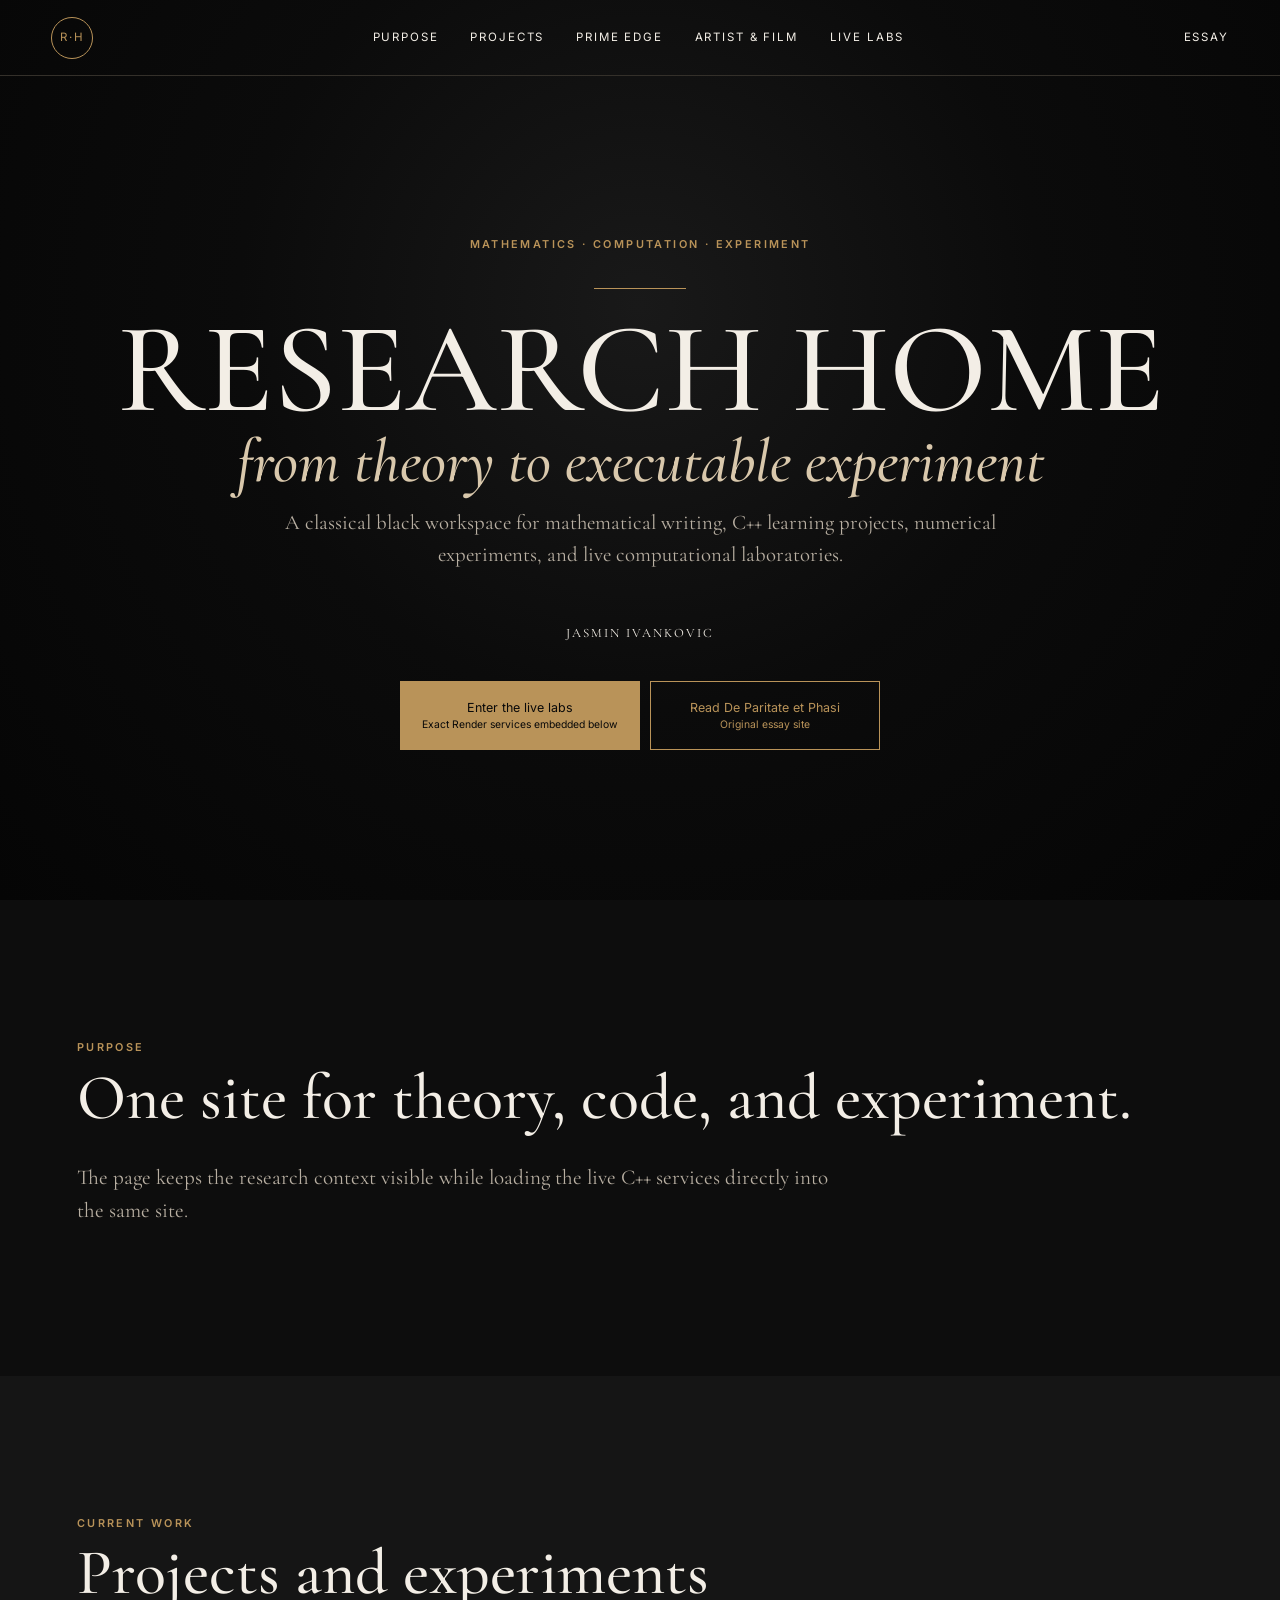
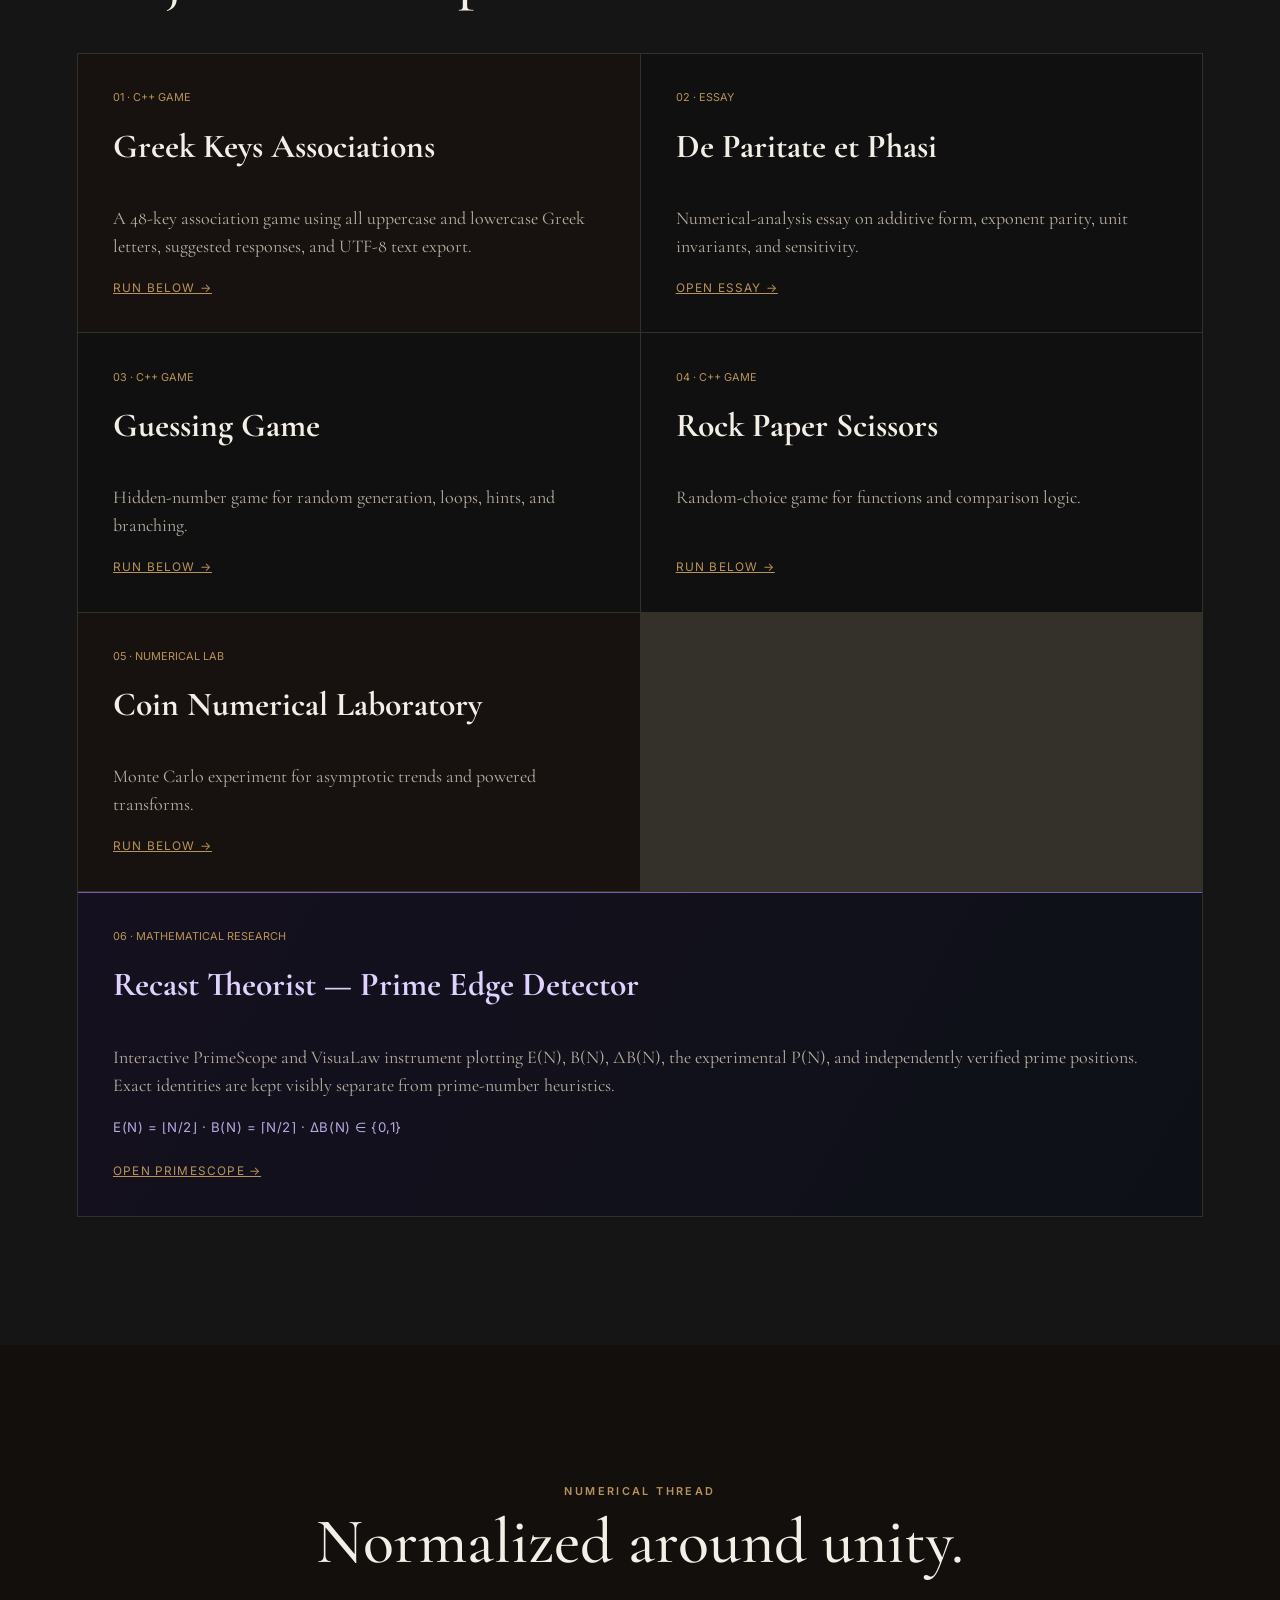
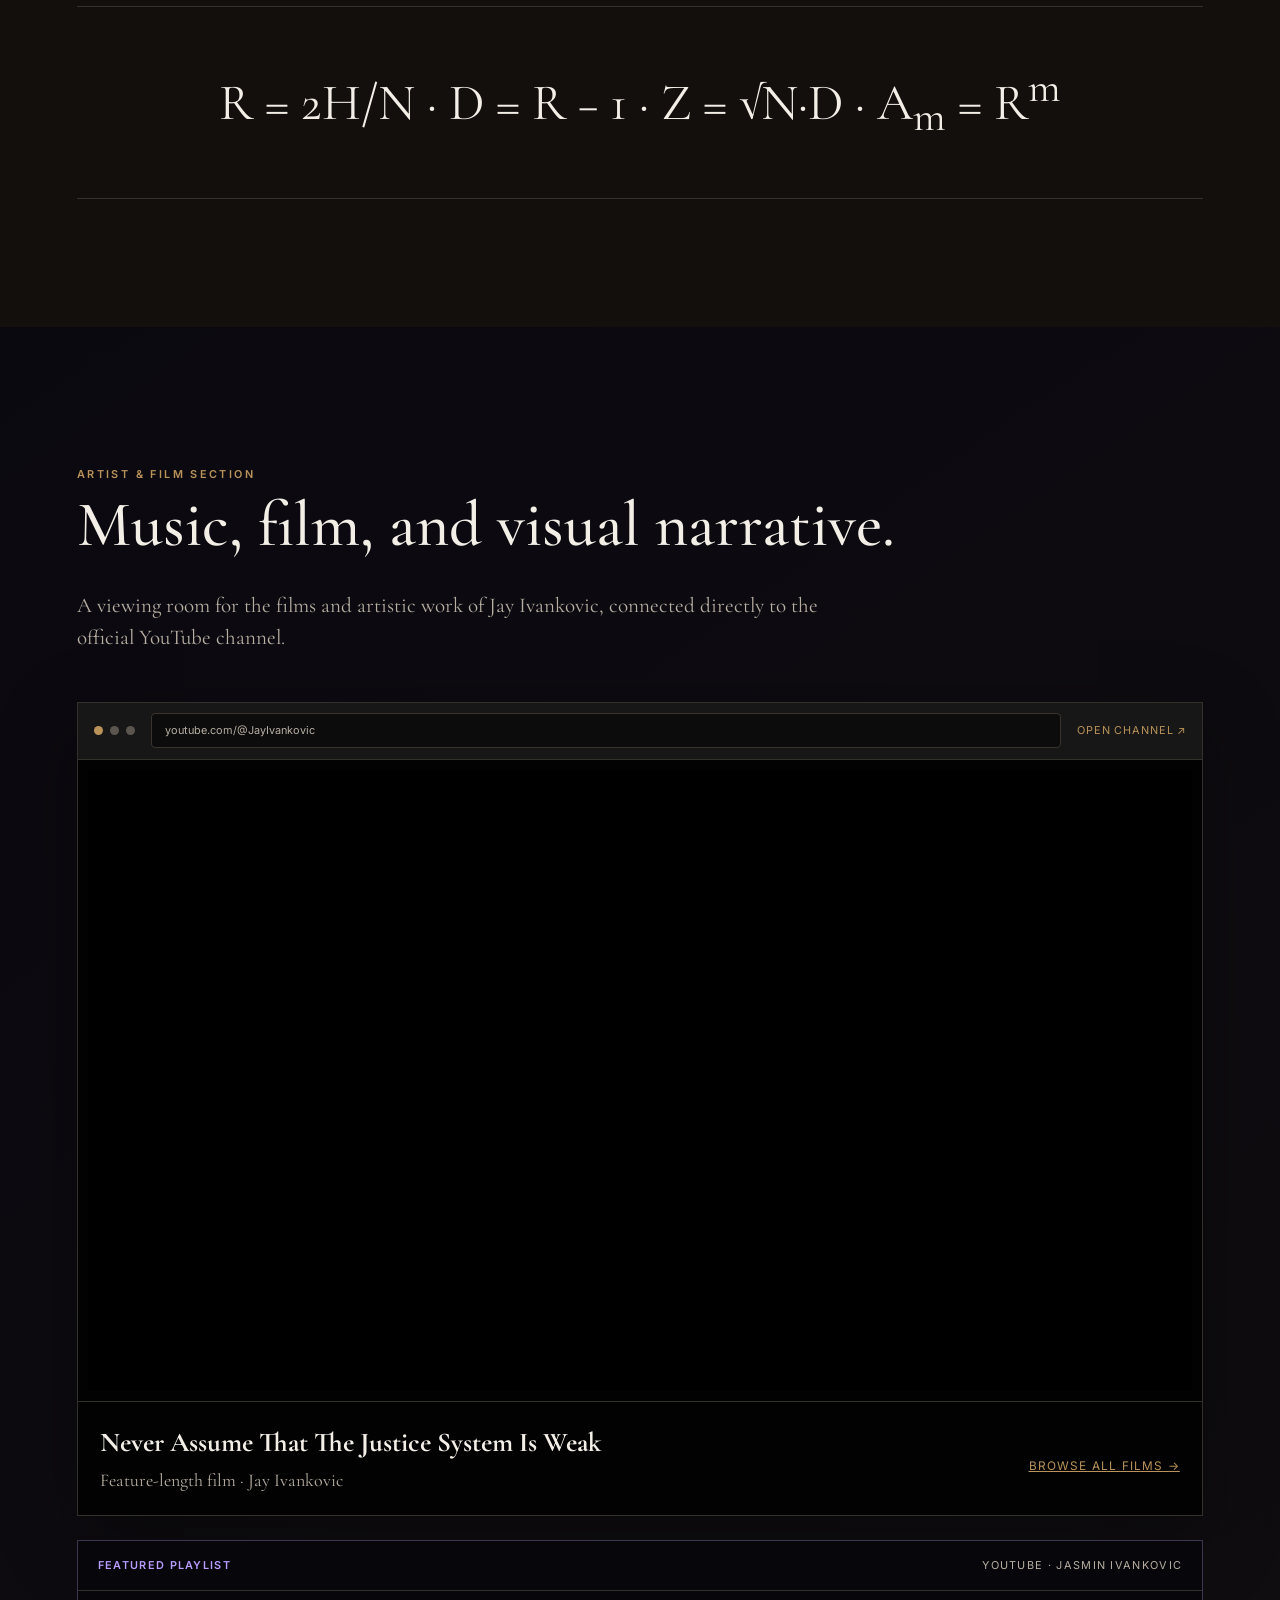
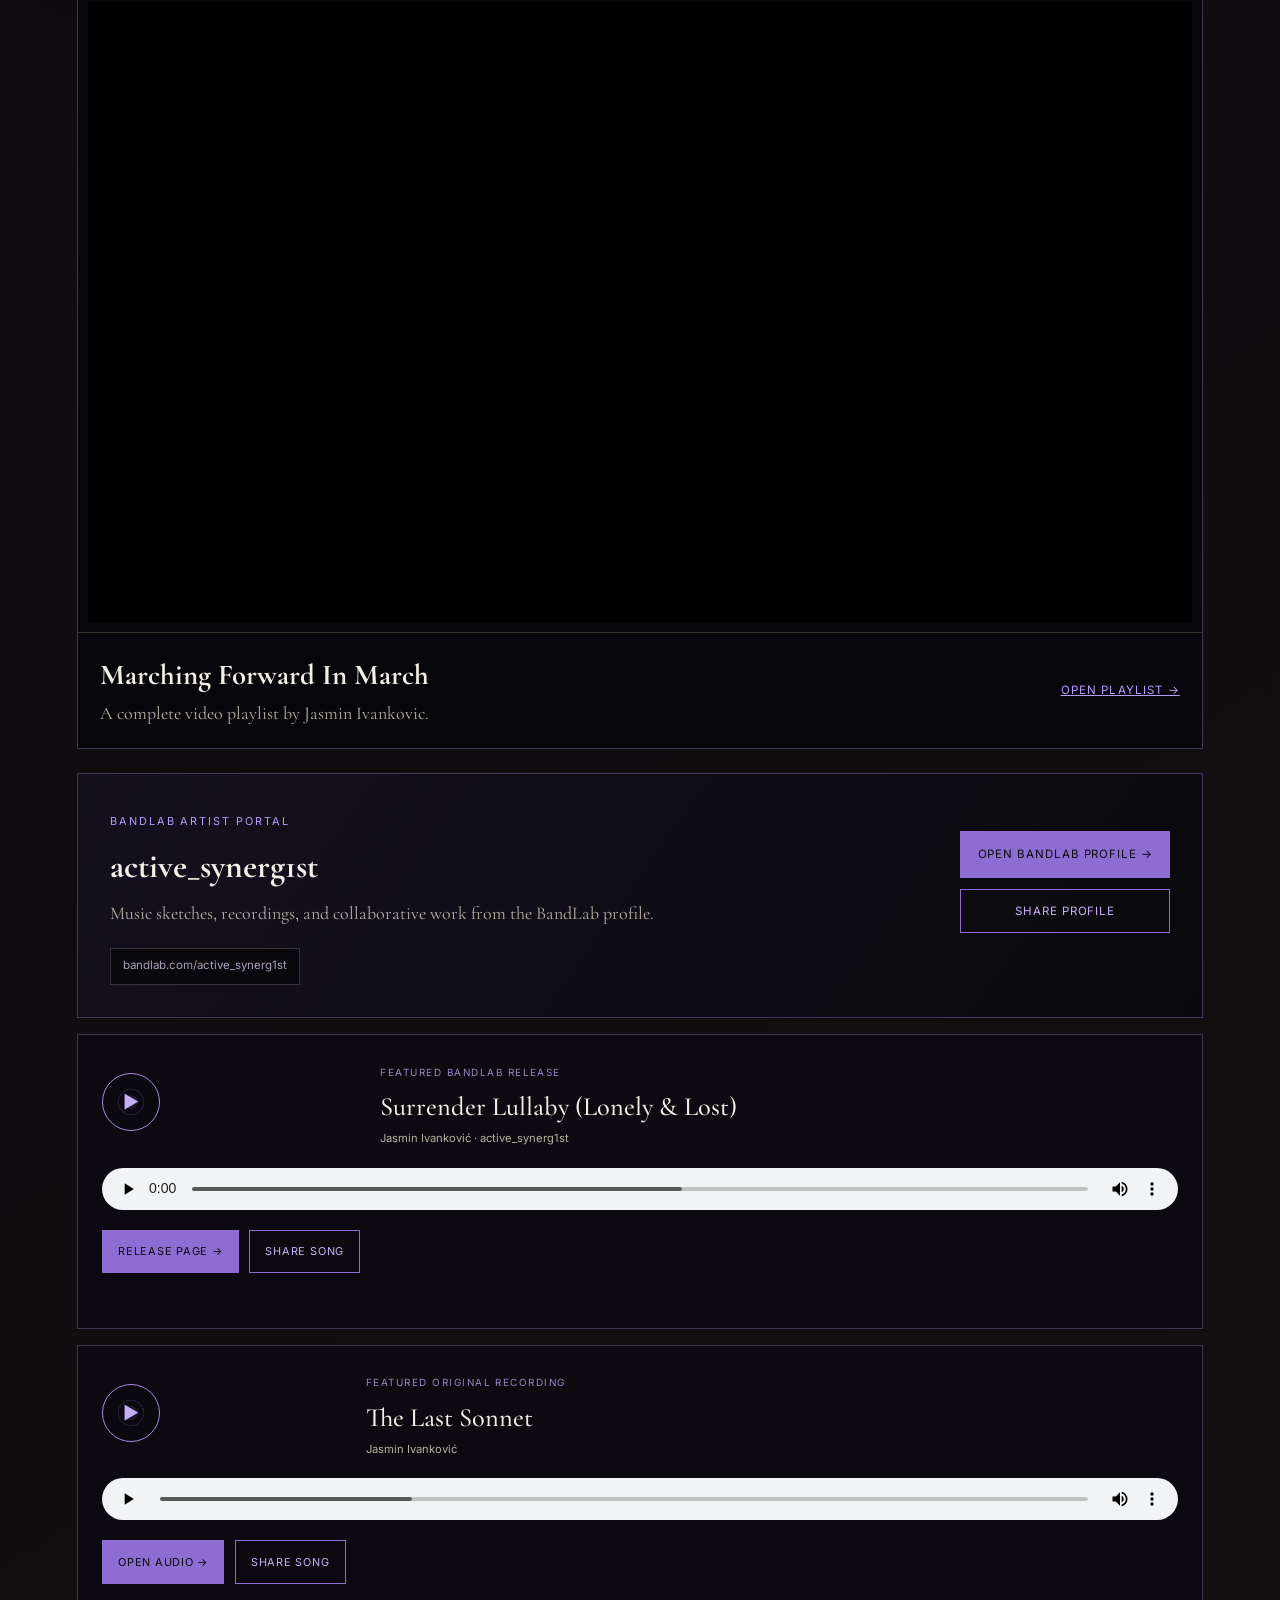
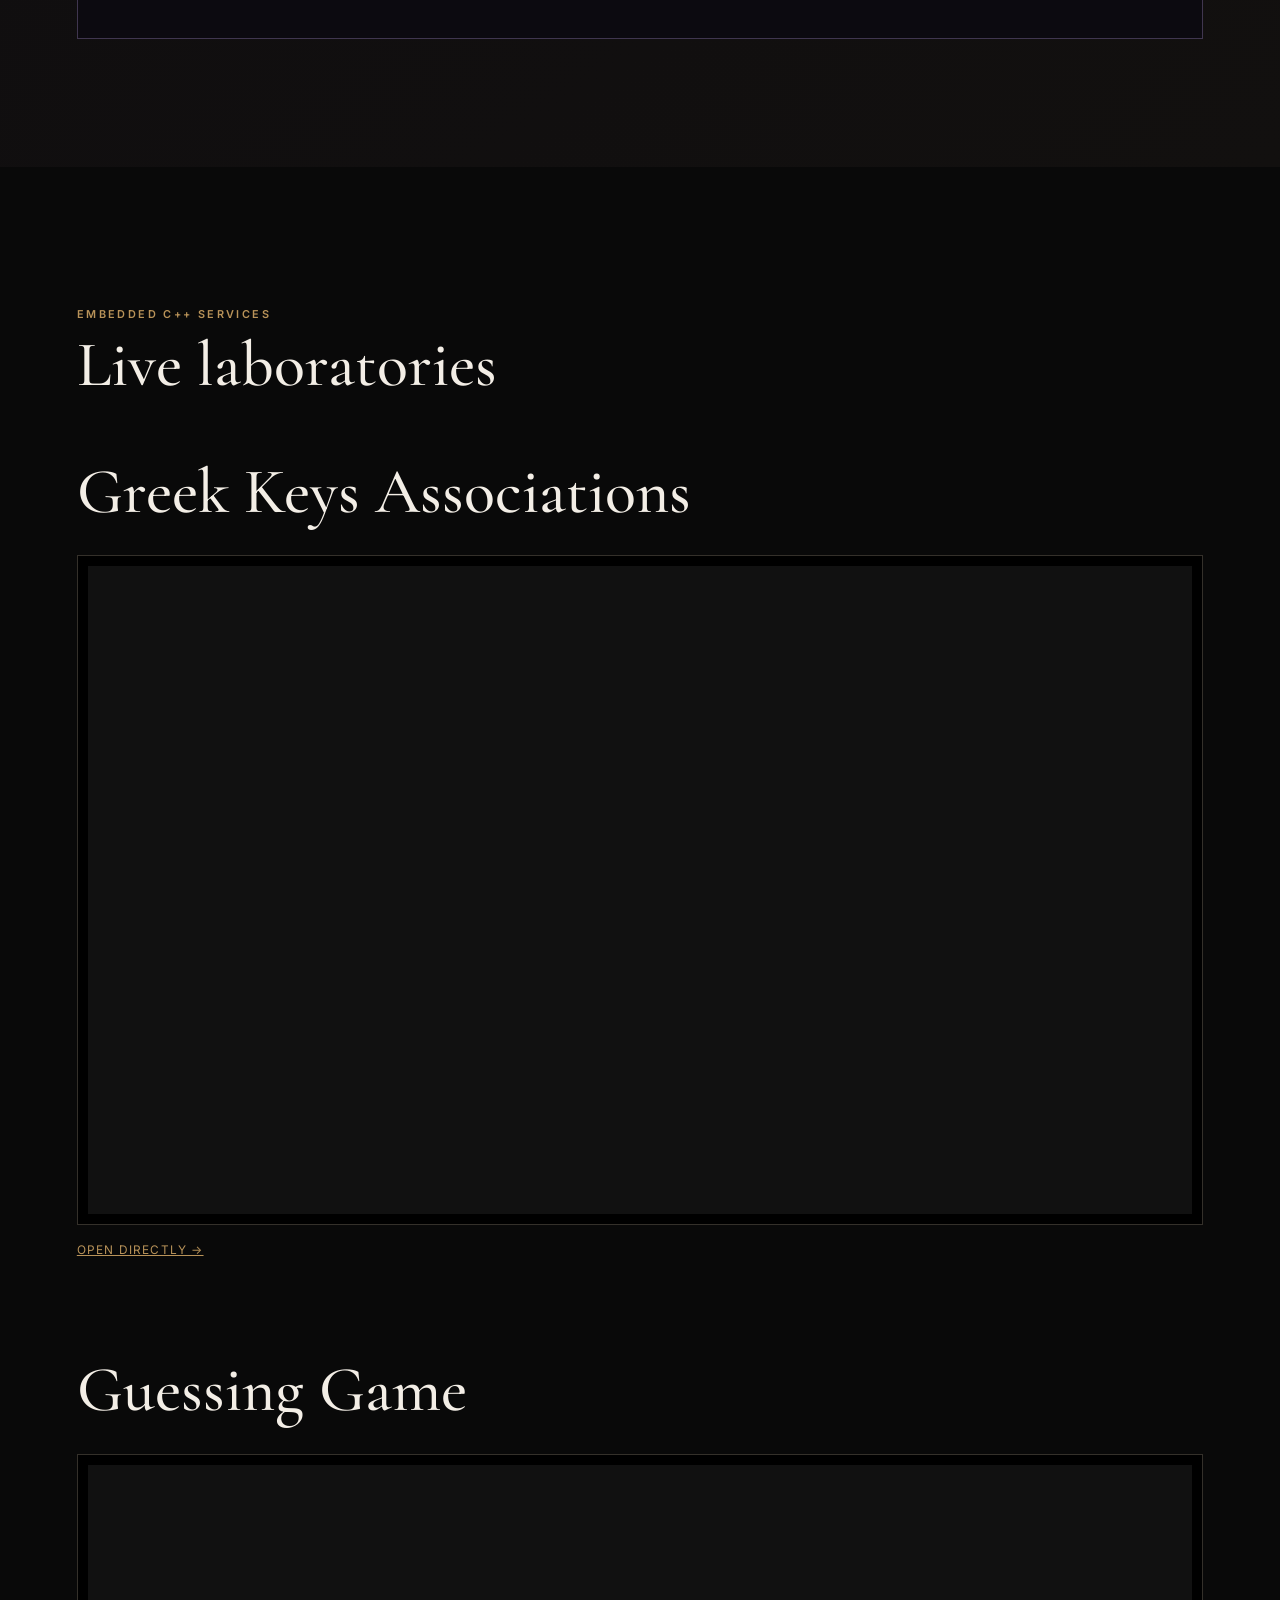
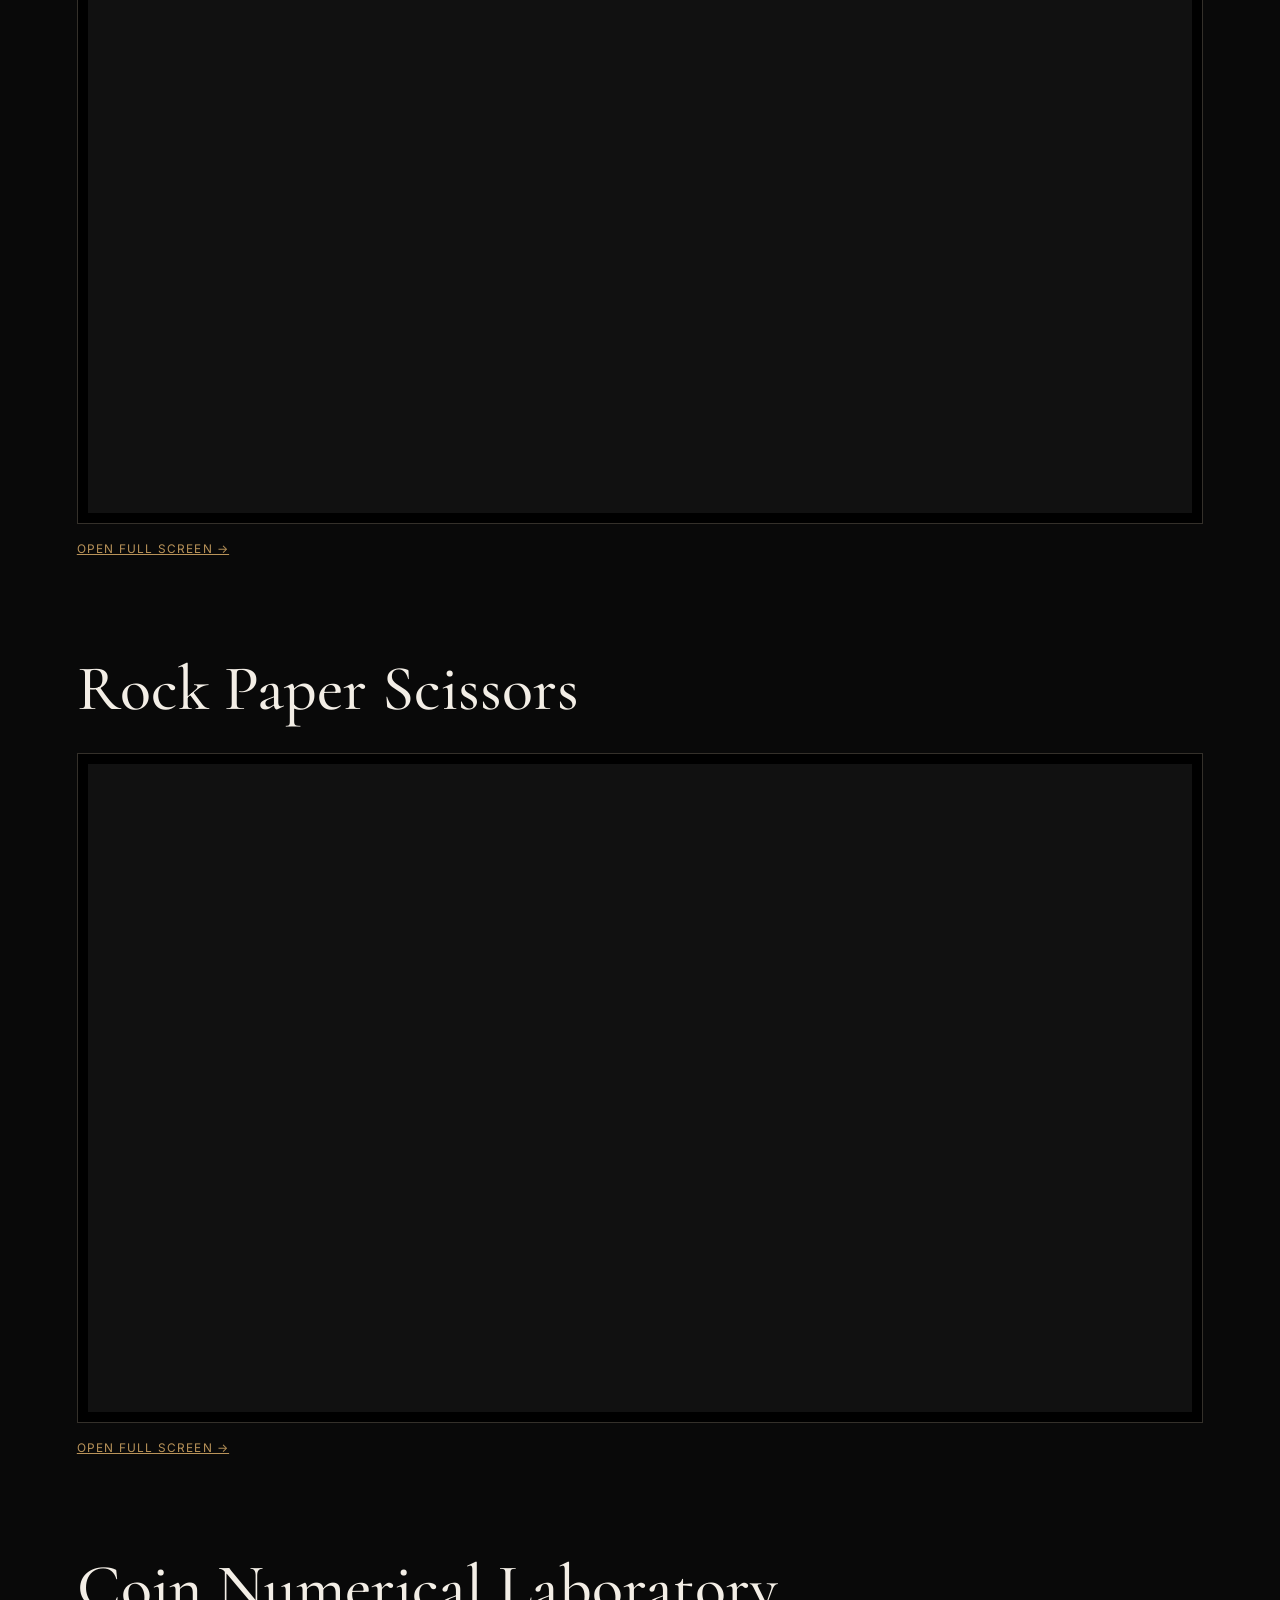
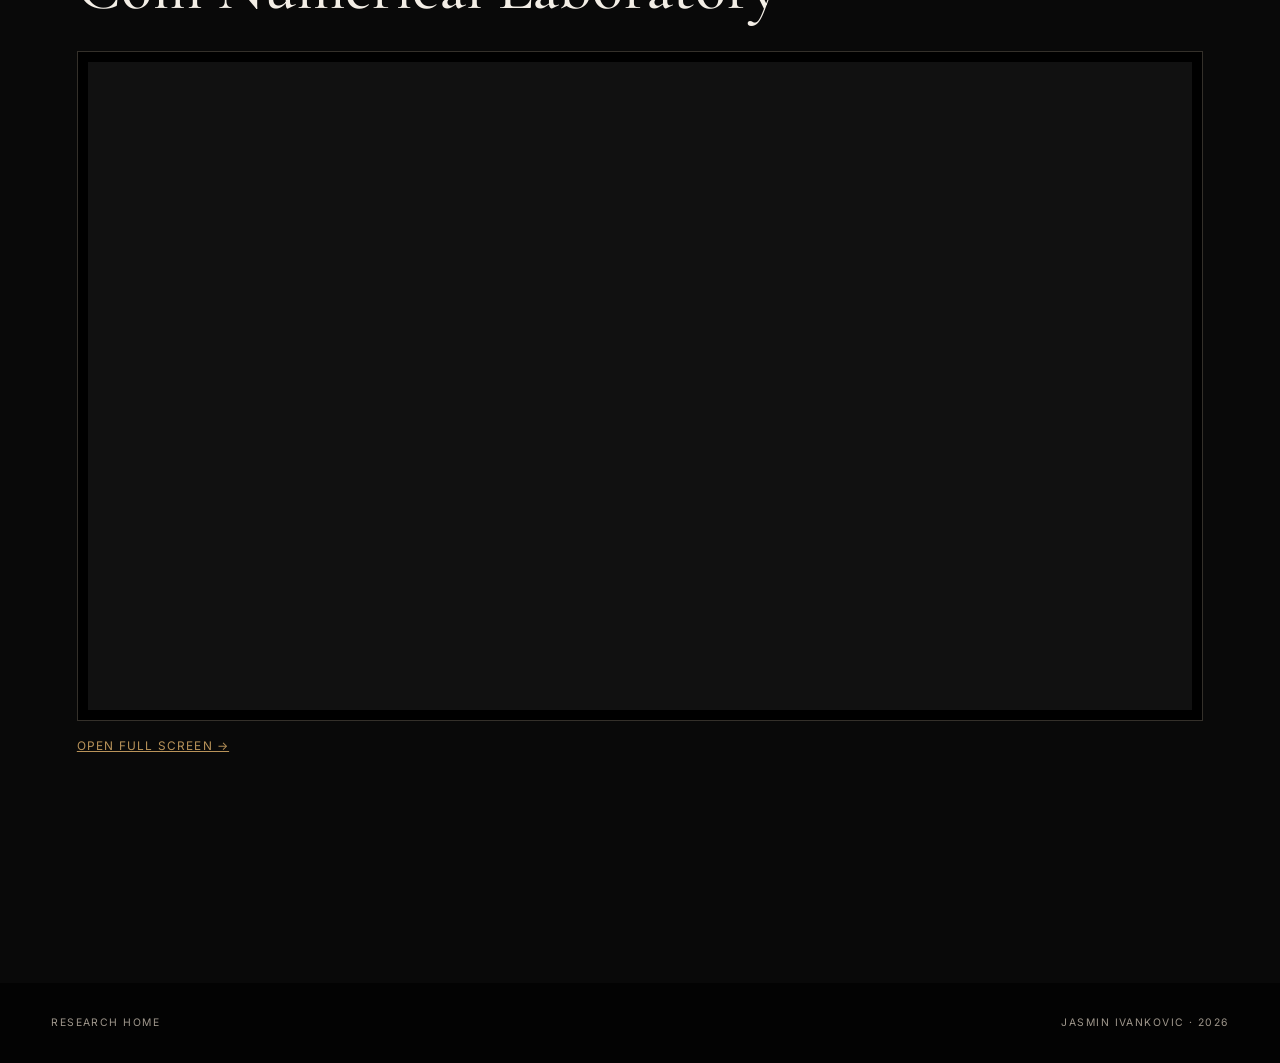
==== home/index.html @ c3944b3e "Improve Research Home mobile responsiveness" ====
<!doctype html><html lang="en"><head><meta charset="utf-8"/><meta name="viewport" content="width=device-width,initial-scale=1,viewport-fit=cover"/><meta name="theme-color" content="#070707"/><meta name="description" content="Research Home — mathematics, C++ experiments, and numerical analysis by Jasmin Ivankovic."/><title>Research Home · Jasmin Ivankovic</title><style>@import url('https://fonts.googleapis.com/css2?family=Cormorant+Garamond:ital,wght@0,400;0,500;0,600;1,400;1,500&family=Inter:wght@400;500;600&display=swap');:root{--black:#070707;--black2:#0d0d0d;--black3:#151515;--ink:#f3eee6;--muted:#b8afa2;--gold:#b99359;--line:#34302a;--serif:'Cormorant Garamond',Georgia,serif;--sans:Inter,Arial,sans-serif}*{box-sizing:border-box}html{scroll-behavior:smooth}body{margin:0;overflow-x:hidden;background:var(--black);color:var(--ink);font-family:var(--serif);font-size:18px;line-height:1.55}a{color:inherit}.masthead{height:76px;display:flex;align-items:center;justify-content:space-between;padding:0 4vw;border-bottom:1px solid var(--line);position:absolute;top:0;width:100%;z-index:5;font-family:var(--sans);font-size:.72rem;text-transform:uppercase;letter-spacing:.16em}.masthead nav{display:flex;gap:2rem}.masthead nav a{text-decoration:none}.seal{display:grid;place-items:center;width:42px;height:42px;border:1px solid var(--gold);border-radius:50%;text-decoration:none;color:var(--gold)}.hero{min-height:100svh;padding:9rem 7vw 4rem;display:flex;flex-direction:column;align-items:center;text-align:center;justify-content:center;background:radial-gradient(circle at 50% 34%,#191919 0,#0b0b0b 46%,#050505 100%)}.eyebrow{font-family:var(--sans);text-transform:uppercase;letter-spacing:.22em;font-size:.68rem;color:var(--gold);font-weight:600}.rule{width:92px;border-top:1px solid var(--gold);margin:1.5rem 0 2rem}.hero h1{font-size:clamp(4.2rem,10vw,9rem);font-weight:500;line-height:.76;margin:0;text-transform:uppercase}.hero h1 span{display:block;font-size:.48em;font-style:italic;text-transform:none;color:#d9c8ac;margin-top:.35em}.subtitle{font-size:1.3rem;max-width:760px;color:var(--muted)}.author{text-transform:uppercase;letter-spacing:.16em;font-size:.8rem;margin:2rem}.button{min-width:230px;padding:1rem 1.3rem;text-decoration:none;border:1px solid var(--gold);display:inline-flex;flex-direction:column;font-family:var(--sans);font-size:.78rem;margin:.3rem}.button.primary{background:var(--gold);color:#090909}.button.secondary{color:var(--gold)}.section{padding:8rem max(6vw,calc((100vw - 1200px)/2))}.section h2{font-weight:500;font-size:clamp(2.7rem,5vw,4.8rem);line-height:.98;margin:.5rem 0 2rem}.lead{font-size:1.32rem;max-width:760px;color:var(--muted)}.intro{background:var(--black2)}.projects{background:var(--black3)}.project-grid{display:grid;grid-template-columns:repeat(2,1fr);gap:1px;background:var(--line);border:1px solid var(--line);margin-top:3rem}.card{background:#101010;padding:2.2rem;min-height:250px;display:flex;flex-direction:column}.card.featured{background:#17120f}.card.research{grid-column:1/-1;min-height:290px;background:linear-gradient(120deg,#15101f,#0d1117);border-top:1px solid #745da6}.card.research h3{color:#dfd2ff}.card.research .mini-formula{font-family:var(--sans);font-size:.83rem;letter-spacing:.04em;color:#b9a8e0;margin:0 0 1.5rem}.card .num{font-family:var(--sans);font-size:.68rem;color:var(--gold)}.card h3{font-size:2.1rem;margin:.9rem 0}.card p{color:var(--muted);flex:1}.card a,.fallback{font-family:var(--sans);font-size:.74rem;text-transform:uppercase;letter-spacing:.1em;color:var(--gold)}.formula-band{background:#130f0d;text-align:center}.formula{font-size:clamp(2rem,4vw,4rem);padding:3rem 1rem;border-top:1px solid var(--line);border-bottom:1px solid var(--line)}.artist-section{background:linear-gradient(145deg,#0b0910,#12100f)}.media-browser{margin-top:3rem;border:1px solid var(--line);background:#020202;box-shadow:0 24px 70px rgba(0,0,0,.36)}.browser-bar{min-height:54px;display:grid;grid-template-columns:auto 1fr auto;gap:1rem;align-items:center;padding:.65rem 1rem;border-bottom:1px solid var(--line);background:#171717;font-family:var(--sans);font-size:.68rem}.browser-dots{display:flex;gap:7px}.browser-dots i{display:block;width:9px;height:9px;border-radius:50%;background:#5b554d}.browser-dots i:first-child{background:#b99359}.browser-address{padding:.5rem .8rem;border:1px solid #39342e;border-radius:4px;color:#b8afa2;background:#0c0c0c}.browser-bar a{text-decoration:none;color:var(--gold);text-transform:uppercase;letter-spacing:.08em}.film-frame{padding:10px}.film-frame iframe{display:block;width:100%;height:auto;aspect-ratio:16/9;background:#000}.film-caption{display:flex;justify-content:space-between;gap:2rem;align-items:center;padding:1.25rem 1.4rem;border-top:1px solid var(--line)}.film-caption h3{font-size:1.7rem;margin:0}.film-caption p{margin:.2rem 0 0;color:var(--muted)}.playlist-browser{margin-top:1.5rem;border:1px solid #3e3650;background:#07060a}.playlist-head{display:flex;justify-content:space-between;gap:1rem;align-items:center;padding:1rem 1.25rem;border-bottom:1px solid var(--line);font-family:var(--sans);font-size:.68rem;text-transform:uppercase;letter-spacing:.12em;color:#b8afa2}.playlist-head strong{color:#b89cff;font-weight:600}.playlist-caption{display:flex;justify-content:space-between;gap:2rem;align-items:center;padding:1.25rem 1.4rem;border-top:1px solid var(--line)}.playlist-caption h3{font-size:1.8rem;margin:0}.playlist-caption p{margin:.15rem 0 0;color:var(--muted)}.playlist-caption a{font-family:var(--sans);font-size:.72rem;text-transform:uppercase;letter-spacing:.1em;color:#b89cff}.bandlab-plugin{margin-top:1.5rem;padding:2rem;border:1px solid #45385f;background:linear-gradient(125deg,#14101e,#0a0a0c);display:grid;grid-template-columns:1fr auto;gap:2rem;align-items:center}.bandlab-label{font-family:var(--sans);font-size:.68rem;letter-spacing:.18em;text-transform:uppercase;color:#b89cff}.bandlab-plugin h3{font-size:2.1rem;margin:.45rem 0}.bandlab-plugin p{color:var(--muted);margin:.2rem 0 1.2rem}.bandlab-url{display:inline-block;max-width:100%;overflow-wrap:anywhere;font-family:var(--sans);font-size:.72rem;color:#aa9fb9;padding:.55rem .75rem;border:1px solid #393044;background:#09080c}.bandlab-actions{display:flex;flex-direction:column;gap:.7rem;min-width:210px}.bandlab-actions a,.bandlab-actions button{padding:.85rem 1rem;border:1px solid #8d6dd1;background:transparent;color:#c7aff8;font-family:var(--sans);font-size:.72rem;text-transform:uppercase;letter-spacing:.08em;text-align:center;text-decoration:none;cursor:pointer}.bandlab-actions a{background:#8d6dd1;color:#09070e}.bandlab-actions button:hover{background:#1f172d}.bandlab-status{min-height:1rem;text-align:center;color:#9b91a8;font-family:var(--sans);font-size:.65rem}.song-card{margin-top:1rem;padding:1.35rem 1.5rem;border:1px solid #40364f;background:#0c0a10;display:grid;grid-template-columns:auto 1fr auto;gap:1.25rem;align-items:center}.song-disc{display:grid;place-items:center;width:58px;height:58px;border-radius:50%;border:1px solid #a889e4;color:#c7aff8;font-family:var(--sans);font-size:1.1rem;background:radial-gradient(circle,#1d152a 0 17%,#0b0910 18% 30%,#261b35 31% 33%,#0b0910 34%)}.song-meta span{font-family:var(--sans);font-size:.62rem;letter-spacing:.15em;color:#9c85c6;text-transform:uppercase}.song-meta h4{font-size:1.65rem;font-weight:500;margin:.15rem 0}.song-meta p{font-family:var(--sans);font-size:.7rem;color:var(--muted);margin:0}.song-actions{display:flex;gap:.65rem}.song-actions a,.song-actions button{padding:.78rem .95rem;border:1px solid #8d6dd1;background:transparent;color:#c7aff8;font-family:var(--sans);font-size:.68rem;text-transform:uppercase;letter-spacing:.07em;text-decoration:none;cursor:pointer}.song-actions a{background:#8d6dd1;color:#09070e}.song-actions button:hover{background:#1f172d}.song-share-status{grid-column:1/-1;min-height:.8rem;color:#9b91a8;font-family:var(--sans);font-size:.63rem;text-align:right}.song-player{grid-column:1/-1;width:100%;min-width:0;height:42px;accent-color:#8d6dd1}.film-caption p{margin:.2rem 0 0;color:var(--muted)}.lab-section{background:#090909}.lab{margin:4rem 0 6rem}.lab-head p{color:var(--muted)}.frame-shell{overflow:hidden;border:1px solid var(--line);background:#000;padding:10px}iframe{display:block;width:100%;max-width:100%;height:clamp(520px,72svh,650px);border:0;background:#111}button,a{touch-action:manipulation}.fallback{display:inline-block;margin-top:1rem}.footer{display:flex;justify-content:space-between;padding:2rem 4vw;background:#030303;color:#9f978c;font-family:var(--sans);font-size:.65rem;text-transform:uppercase;letter-spacing:.14em}@media(max-width:800px){.masthead{height:64px;padding:0 1.2rem}.masthead nav{display:none}.film-caption,.playlist-caption{align-items:flex-start;flex-direction:column}.browser-address{display:none}.browser-bar{grid-template-columns:auto 1fr}.bandlab-plugin{grid-template-columns:1fr;padding:1.4rem}.bandlab-actions{min-width:0}.bandlab-actions a,.bandlab-actions button{min-height:44px}.song-card{grid-template-columns:auto 1fr;padding:1.1rem}.song-actions{grid-column:1/-1;flex-direction:column}.song-actions a,.song-actions button{display:flex;width:100%;min-height:44px;align-items:center;justify-content:center}.song-share-status{text-align:left}.card.research{grid-column:auto}.project-grid{grid-template-columns:1fr}iframe{height:min(68svh,580px);min-height:480px}.film-frame iframe{height:auto;min-height:0}.section{padding:5rem 1.2rem}.hero{padding-left:1.2rem;padding-right:1.2rem}.hero h1{font-size:clamp(3rem,16vw,3.8rem)}.button{width:100%;margin:.4rem 0}.footer{flex-direction:column;gap:.65rem;align-items:flex-start}}@media(max-width:480px){body{font-size:17px}.song-disc{width:48px;height:48px}.song-meta h4{font-size:1.35rem}.browser-bar{padding:.6rem .75rem}.film-frame,.frame-shell{padding:4px}iframe{height:68svh;min-height:430px}.film-frame iframe{height:auto;min-height:0}}@media(prefers-reduced-motion:reduce){html{scroll-behavior:auto}}</style></head><body><header class="masthead"><a class="seal" href="#top">R·H</a><nav><a href="#purpose">Purpose</a><a href="#projects">Projects</a><a href="#prime-edge">Prime Edge</a><a href="#artist-film">Artist & Film</a><a href="#labs">Live Labs</a></nav><a href="../" style="text-decoration:none">Essay</a></header><main><section class="hero" id="top"><p class="eyebrow">Mathematics · Computation · Experiment</p><div class="rule"></div><h1>Research Home<span>from theory to executable experiment</span></h1><p class="subtitle">A classical black workspace for mathematical writing, C++ learning projects, numerical experiments, and live computational laboratories.</p><p class="author">Jasmin Ivankovic</p><div><a class="button primary" href="#labs">Enter the live labs<small>Exact Render services embedded below</small></a><a class="button secondary" href="../">Read De Paritate et Phasi<small>Original essay site</small></a></div></section><section class="intro section" id="purpose"><p class="eyebrow">Purpose</p><h2>One site for theory, code, and experiment.</h2><p class="lead">The page keeps the research context visible while loading the live C++ services directly into the same site.</p></section><section class="projects section" id="projects"><p class="eyebrow">Current work</p><h2>Projects and experiments</h2><div class="project-grid"><article class="card featured"><span class="num">01 · C++ GAME</span><h3>Greek Keys Associations</h3><p>A 48-key association game using all uppercase and lowercase Greek letters, suggested responses, and UTF-8 text export.</p><a href="#greek">Run below →</a></article><article class="card"><span class="num">02 · ESSAY</span><h3>De Paritate et Phasi</h3><p>Numerical-analysis essay on additive form, exponent parity, unit invariants, and sensitivity.</p><a href="../">Open essay →</a></article><article class="card"><span class="num">03 · C++ GAME</span><h3>Guessing Game</h3><p>Hidden-number game for random generation, loops, hints, and branching.</p><a href="#guess">Run below →</a></article><article class="card"><span class="num">04 · C++ GAME</span><h3>Rock Paper Scissors</h3><p>Random-choice game for functions and comparison logic.</p><a href="#rps">Run below →</a></article><article class="card featured"><span class="num">05 · NUMERICAL LAB</span><h3>Coin Numerical Laboratory</h3><p>Monte Carlo experiment for asymptotic trends and powered transforms.</p><a href="#coin">Run below →</a></article><article class="card research" id="prime-edge"><span class="num">06 · MATHEMATICAL RESEARCH</span><h3>Recast Theorist — Prime Edge Detector</h3><p>Interactive PrimeScope and VisuaLaw instrument plotting E(N), B(N), ΔB(N), the experimental P(N), and independently verified prime positions. Exact identities are kept visibly separate from prime-number heuristics.</p><div class="mini-formula">E(N) = ⌊N/2⌋ · B(N) = ⌈N/2⌉ · ΔB(N) ∈ {0,1}</div><a href="https://recast-theorist-prime-edge.recast.chatgpt.site" target="_blank" rel="noopener noreferrer">Open PrimeScope →</a></article></div></section><section class="formula-band section"><p class="eyebrow">Numerical thread</p><h2>Normalized around unity.</h2><div class="formula">R = 2H/N · D = R − 1 · Z = √N·D · A<sub>m</sub> = R<sup>m</sup></div></section><section class="artist-section section" id="artist-film"><p class="eyebrow">Artist &amp; Film Section</p><h2>Music, film, and visual narrative.</h2><p class="lead">A viewing room for the films and artistic work of Jay Ivankovic, connected directly to the official YouTube channel.</p><div class="media-browser"><div class="browser-bar"><span class="browser-dots" aria-hidden="true"><i></i><i></i><i></i></span><span class="browser-address">youtube.com/@JayIvankovic</span><a href="https://www.youtube.com/@JayIvankovic" target="_blank" rel="noopener noreferrer">Open channel ↗</a></div><div class="film-frame"><iframe src="https://www.youtube-nocookie.com/embed/U53ArMr8rts" title="Never Assume That The Justice System Is Weak — a film by Jay Ivankovic" loading="lazy" allow="accelerometer; autoplay; clipboard-write; encrypted-media; gyroscope; picture-in-picture; web-share" referrerpolicy="strict-origin-when-cross-origin" allowfullscreen></iframe></div><div class="film-caption"><div><h3>Never Assume That The Justice System Is Weak</h3><p>Feature-length film · Jay Ivankovic</p></div><a class="fallback" href="https://www.youtube.com/@JayIvankovic" target="_blank" rel="noopener noreferrer">Browse all films →</a></div></div><div class="playlist-browser"><div class="playlist-head"><strong>Featured playlist</strong><span>YouTube · Jasmin Ivankovic</span></div><div class="film-frame"><iframe src="https://www.youtube-nocookie.com/embed/videoseries?list=PLXXGQSpcMKnpYfIi-GoFz84Wsf4bWyVsV" title="Marching Forward In March playlist by Jasmin Ivankovic" loading="lazy" allow="accelerometer; autoplay; clipboard-write; encrypted-media; gyroscope; picture-in-picture; web-share" referrerpolicy="strict-origin-when-cross-origin" allowfullscreen></iframe></div><div class="playlist-caption"><div><h3>Marching Forward In March</h3><p>A complete video playlist by Jasmin Ivankovic.</p></div><a href="https://www.youtube.com/playlist?list=PLXXGQSpcMKnpYfIi-GoFz84Wsf4bWyVsV" target="_blank" rel="noopener noreferrer">Open playlist →</a></div></div><div class="bandlab-plugin"><div><span class="bandlab-label">BandLab Artist Portal</span><h3>active_synerg1st</h3><p>Music sketches, recordings, and collaborative work from the BandLab profile.</p><span class="bandlab-url">bandlab.com/active_synerg1st</span></div><div class="bandlab-actions"><a href="https://www.bandlab.com/active_synerg1st" target="_blank" rel="noopener noreferrer">Open BandLab profile →</a><button type="button" id="share-bandlab">Share profile</button><span class="bandlab-status" id="share-bandlab-status" aria-live="polite"></span></div></div><div class="song-card"><span class="song-disc" aria-hidden="true">▶</span><div class="song-meta"><span>Featured BandLab release</span><h4>Surrender Lullaby (Lonely &amp; Lost)</h4><p>Jasmin Ivanković · active_synerg1st</p></div><audio class="song-player" controls preload="metadata" src="audio/surrender-lullaby-lonely-and-lost.mp3">Your browser does not support embedded audio. <a href="audio/surrender-lullaby-lonely-and-lost.mp3">Open the recording</a>.</audio><div class="song-actions"><a href="https://bnd.link/active_synerg1st/surrender-lullaby-lonely-lost-42bae9d8" target="_blank" rel="noopener noreferrer">Release page →</a><button type="button" id="share-song">Share song</button></div><span class="song-share-status" id="share-song-status" aria-live="polite"></span></div><div class="song-card"><span class="song-disc" aria-hidden="true">▶</span><div class="song-meta"><span>Featured original recording</span><h4>The Last Sonnet</h4><p>Jasmin Ivanković</p></div><audio class="song-player" controls preload="metadata" src="audio/the-last-sonnet.mp3">Your browser does not support embedded audio. <a href="audio/the-last-sonnet.mp3">Open the recording</a>.</audio><div class="song-actions"><a href="audio/the-last-sonnet.mp3" target="_blank" rel="noopener noreferrer">Open audio →</a><button type="button" id="share-sonnet">Share song</button></div><span class="song-share-status" id="share-sonnet-status" aria-live="polite"></span></div></section><section class="lab-section section" id="labs"><p class="eyebrow">Embedded C++ services</p><h2>Live laboratories</h2><div class="lab" id="greek"><h2>Greek Keys Associations</h2><div class="frame-shell"><iframe src="https://greek-keys-nfpo.onrender.com/" title="Greek Keys Associations" loading="lazy"></iframe></div><a class="fallback" href="https://greek-keys-nfpo.onrender.com/" target="_blank" rel="noopener noreferrer">Open directly →</a></div><div class="lab" id="guess"><h2>Guessing Game</h2><div class="frame-shell"><iframe src="https://guessing-game-0smu.onrender.com/" title="Guessing Game" loading="lazy"></iframe></div><a class="fallback" href="https://guessing-game-0smu.onrender.com/" target="_blank" rel="noopener noreferrer">Open full screen →</a></div><div class="lab" id="rps"><h2>Rock Paper Scissors</h2><div class="frame-shell"><iframe src="https://rock-paper-scissors-qvug.onrender.com/" title="Rock Paper Scissors" loading="lazy"></iframe></div><a class="fallback" href="https://rock-paper-scissors-qvug.onrender.com/" target="_blank" rel="noopener noreferrer">Open full screen →</a></div><div class="lab" id="coin"><h2>Coin Numerical Laboratory</h2><div class="frame-shell"><iframe src="https://coin-numerical-lab-57m5.onrender.com/" title="Coin Numerical Laboratory" loading="lazy"></iframe></div><a class="fallback" href="https://coin-numerical-lab-57m5.onrender.com/" target="_blank" rel="noopener noreferrer">Open full screen →</a></div></section></main><footer class="footer"><span>Research Home</span><span>Jasmin Ivankovic · 2026</span></footer><script>(()=>{const url="https://www.bandlab.com/active_synerg1st";const button=document.getElementById("share-bandlab");const status=document.getElementById("share-bandlab-status");if(!button)return;button.addEventListener("click",async()=>{try{if(navigator.share){await navigator.share({title:"active_synerg1st on BandLab",text:"Listen to active_synerg1st on BandLab.",url});status.textContent="Share menu opened."}else if(navigator.clipboard){await navigator.clipboard.writeText(url);status.textContent="BandLab link copied."}else{const input=document.createElement("input");input.value=url;document.body.appendChild(input);input.select();document.execCommand("copy");input.remove();status.textContent="BandLab link copied."}}catch(error){if(error&&error.name==="AbortError"){status.textContent=""}else{status.textContent="Open the profile to copy its link."}}})})();</script><script>(()=>{const url="https://bnd.link/active_synerg1st/surrender-lullaby-lonely-lost-42bae9d8";const button=document.getElementById("share-song");const status=document.getElementById("share-song-status");if(!button)return;button.addEventListener("click",async()=>{try{if(navigator.share){await navigator.share({title:"Surrender Lullaby (Lonely & Lost)",text:"Listen to Surrender Lullaby (Lonely & Lost) by active_synerg1st.",url});status.textContent="Share menu opened."}else if(navigator.clipboard){await navigator.clipboard.writeText(url);status.textContent="Song link copied."}else{const input=document.createElement("input");input.value=url;document.body.appendChild(input);input.select();document.execCommand("copy");input.remove();status.textContent="Song link copied."}}catch(error){if(error&&error.name==="AbortError"){status.textContent=""}else{status.textContent="Open the song to copy its link."}}})})();</script><script>(()=>{const url=new URL("audio/the-last-sonnet.mp3",window.location.href).href;const button=document.getElementById("share-sonnet");const status=document.getElementById("share-sonnet-status");if(!button)return;button.addEventListener("click",async()=>{try{if(navigator.share){await navigator.share({title:"The Last Sonnet",text:"Listen to The Last Sonnet by Jasmin Ivanković.",url});status.textContent="Share menu opened."}else if(navigator.clipboard){await navigator.clipboard.writeText(url);status.textContent="Song link copied."}else{const input=document.createElement("input");input.value=url;document.body.appendChild(input);input.select();document.execCommand("copy");input.remove();status.textContent="Song link copied."}}catch(error){if(error&&error.name==="AbortError"){status.textContent=""}else{status.textContent="Open the audio to copy its link."}}})})();</script></body></html>
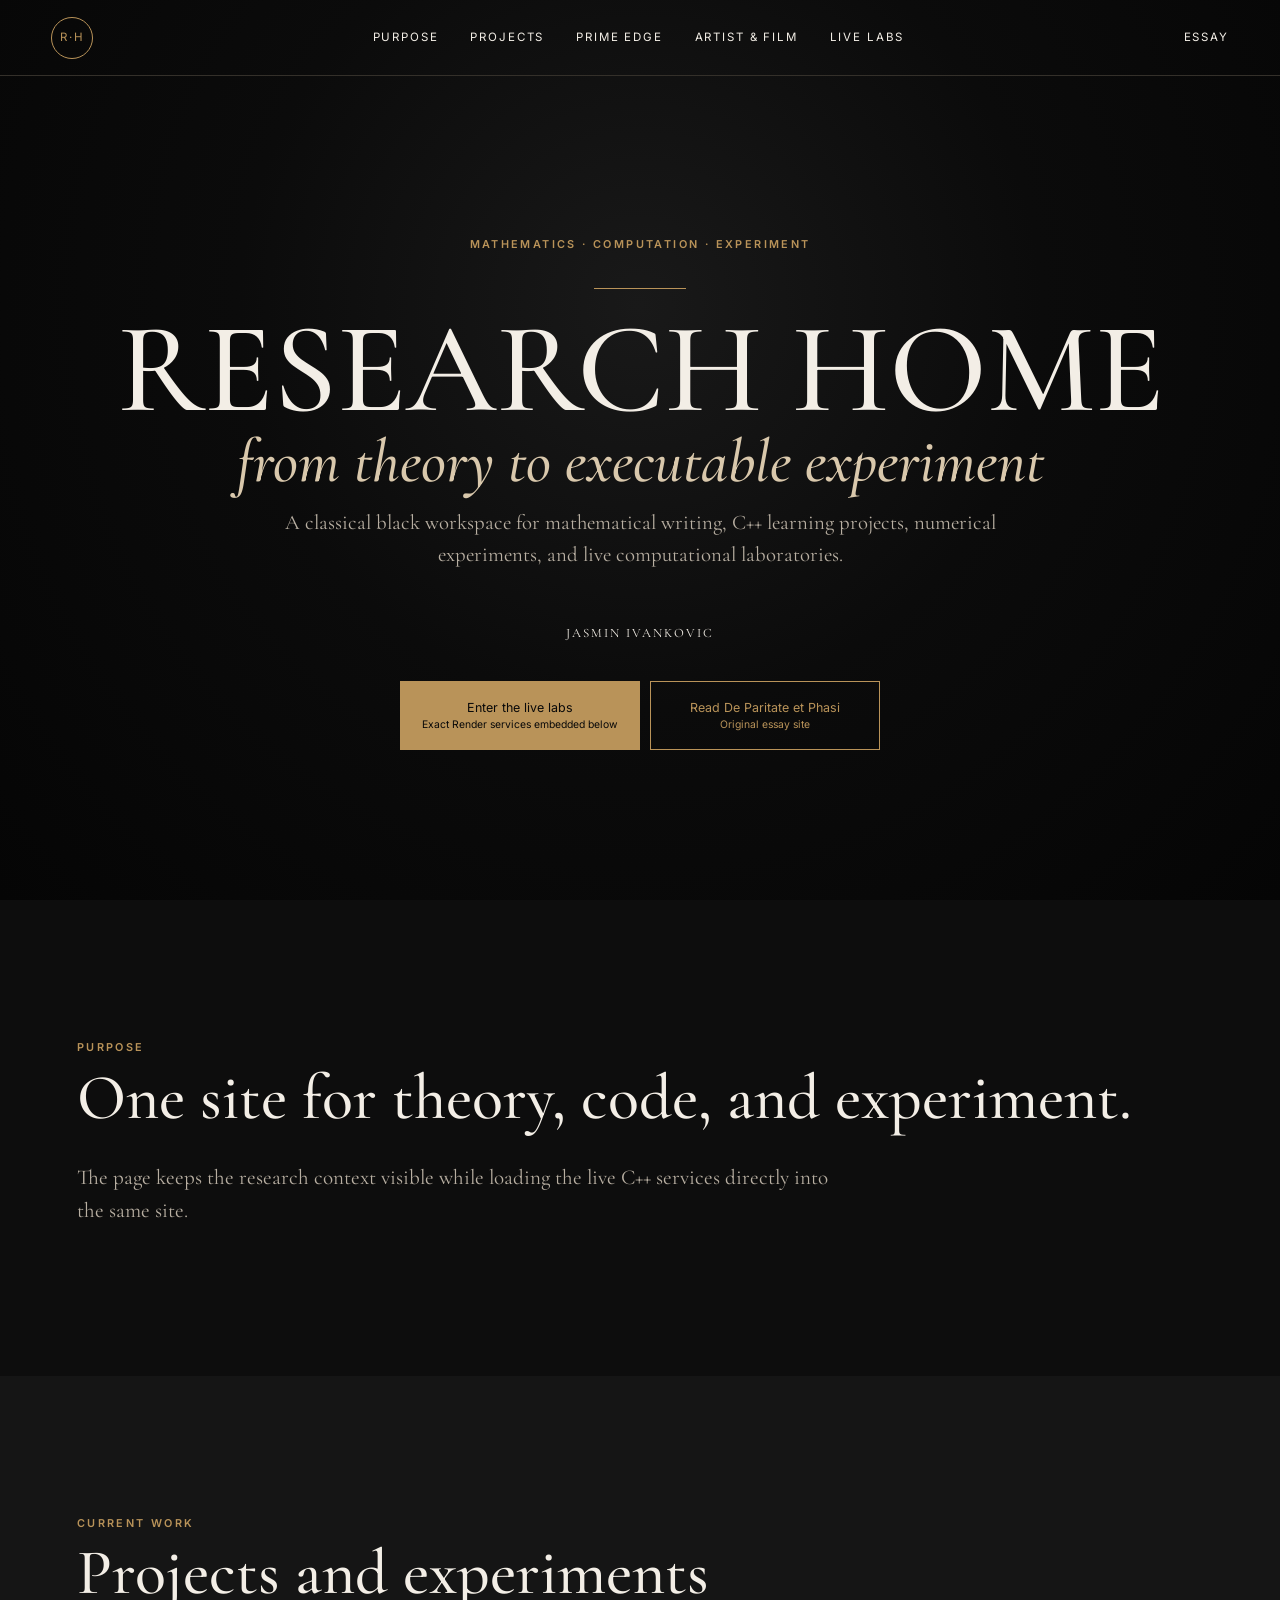
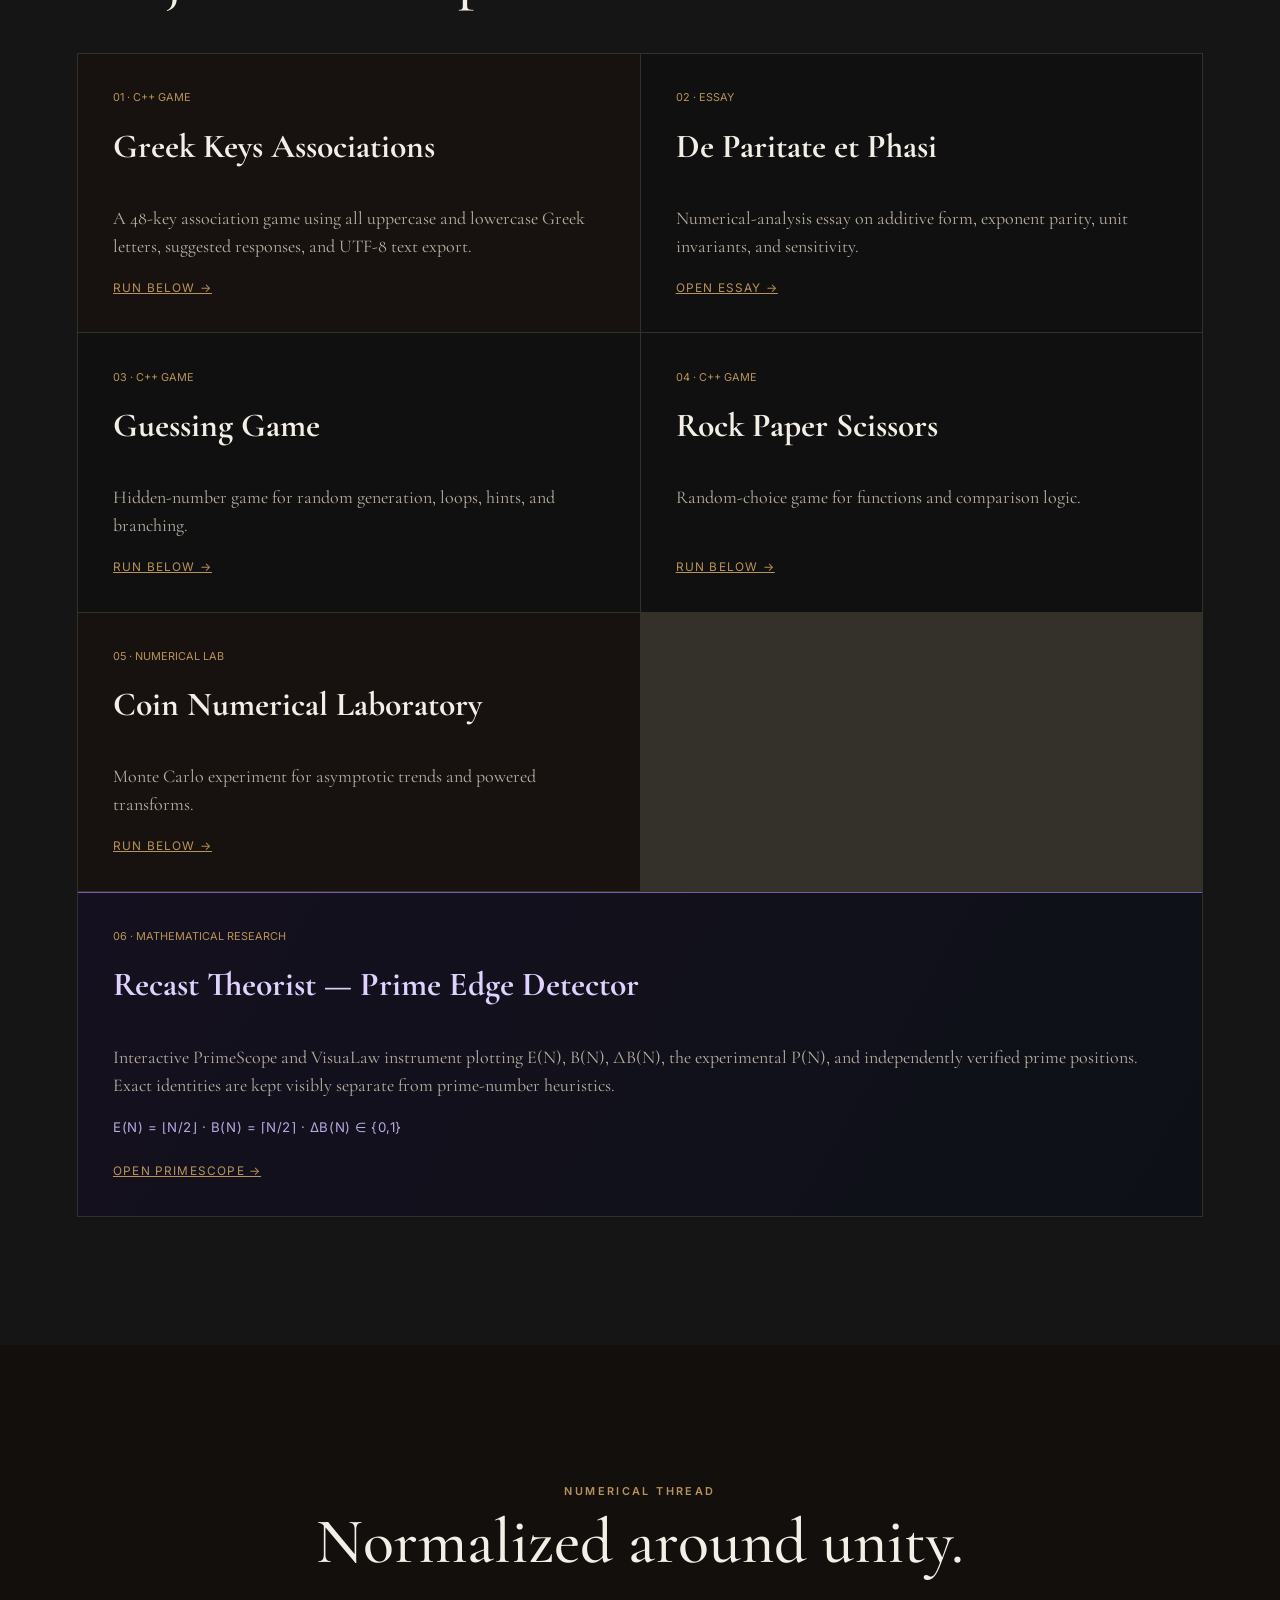
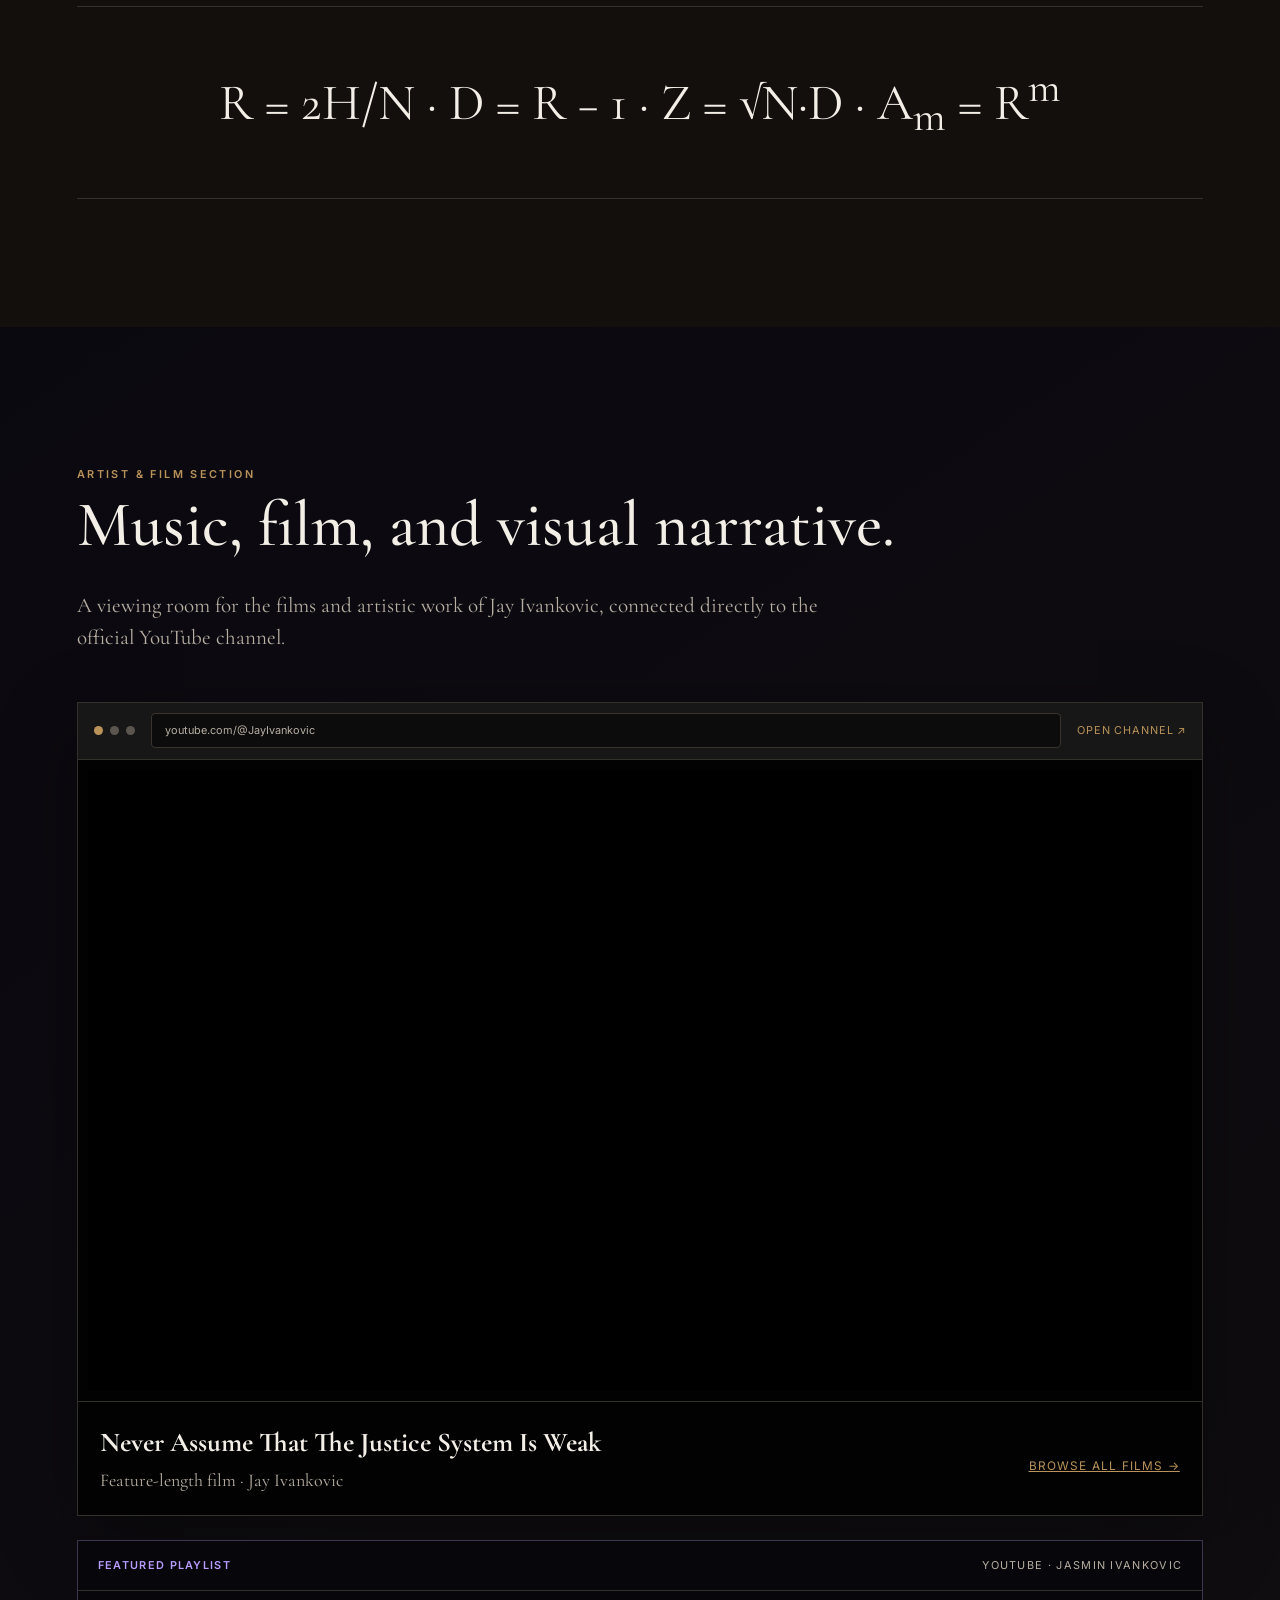
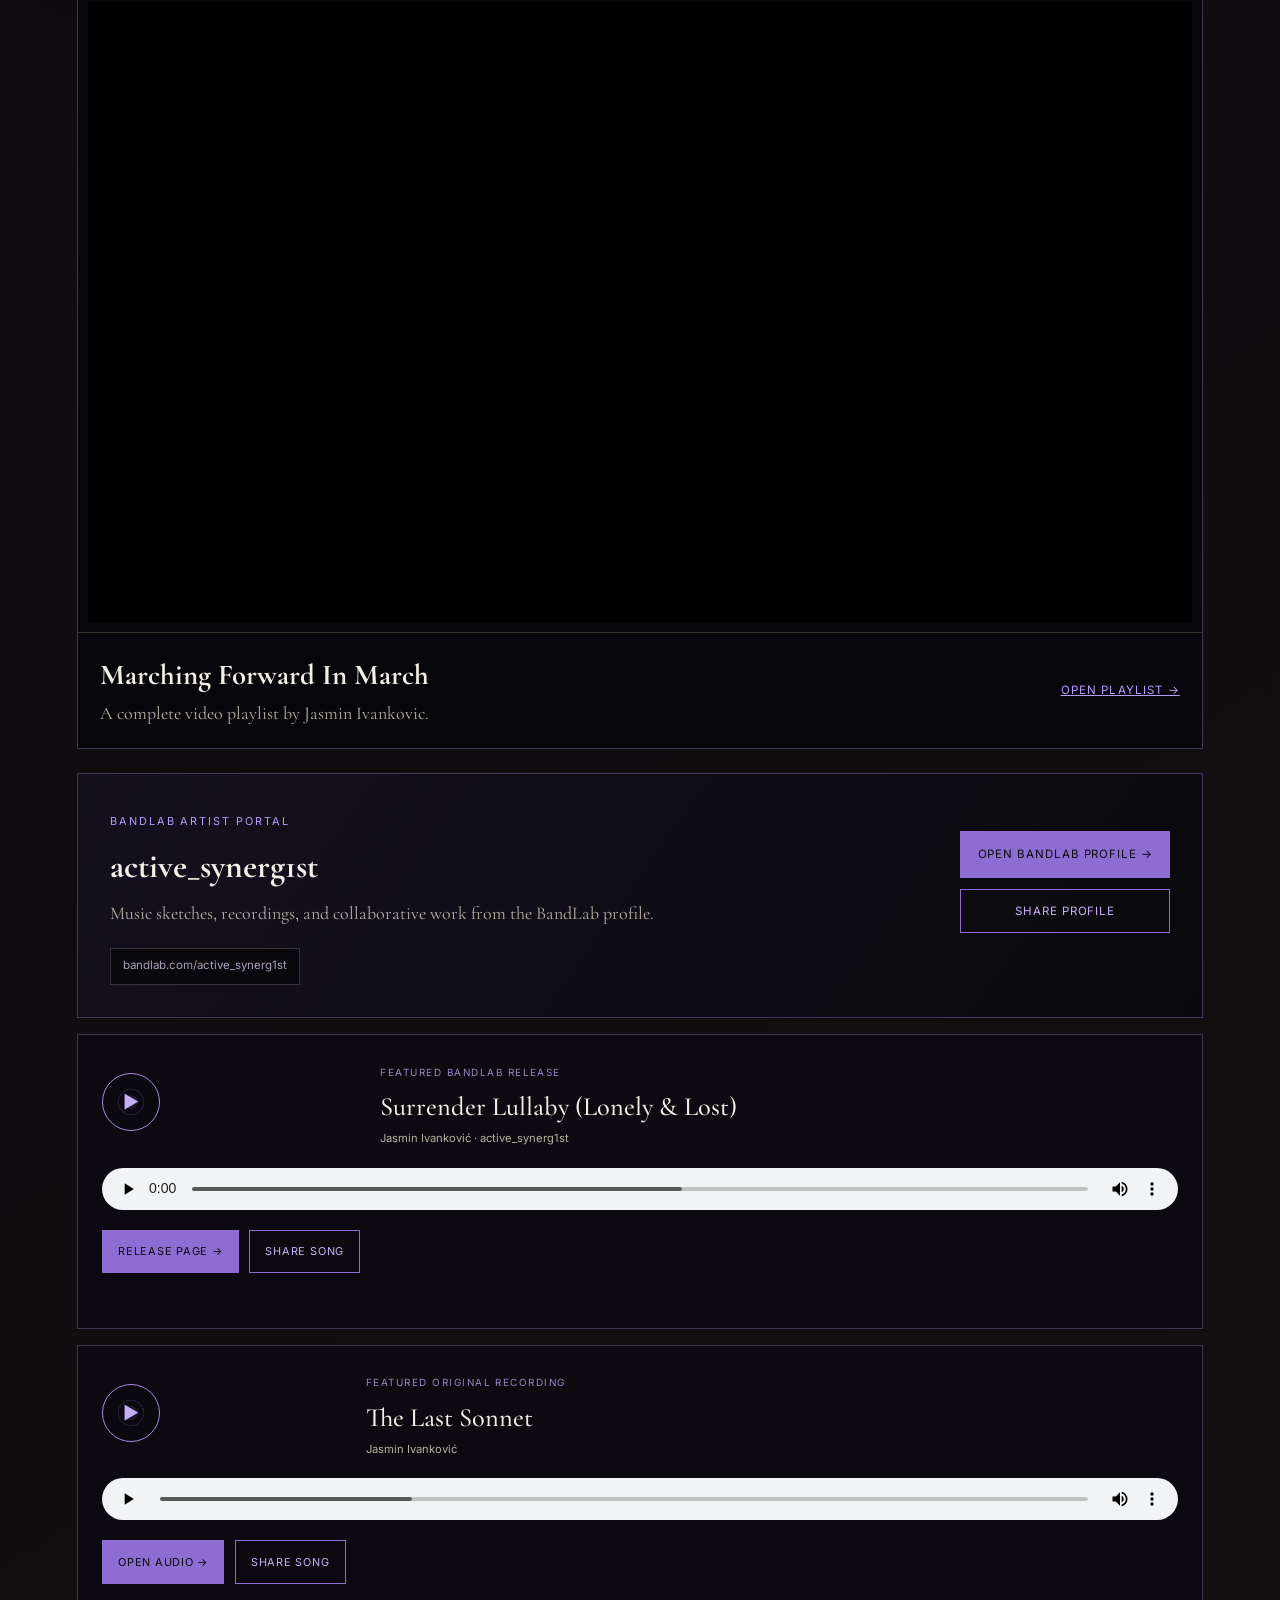
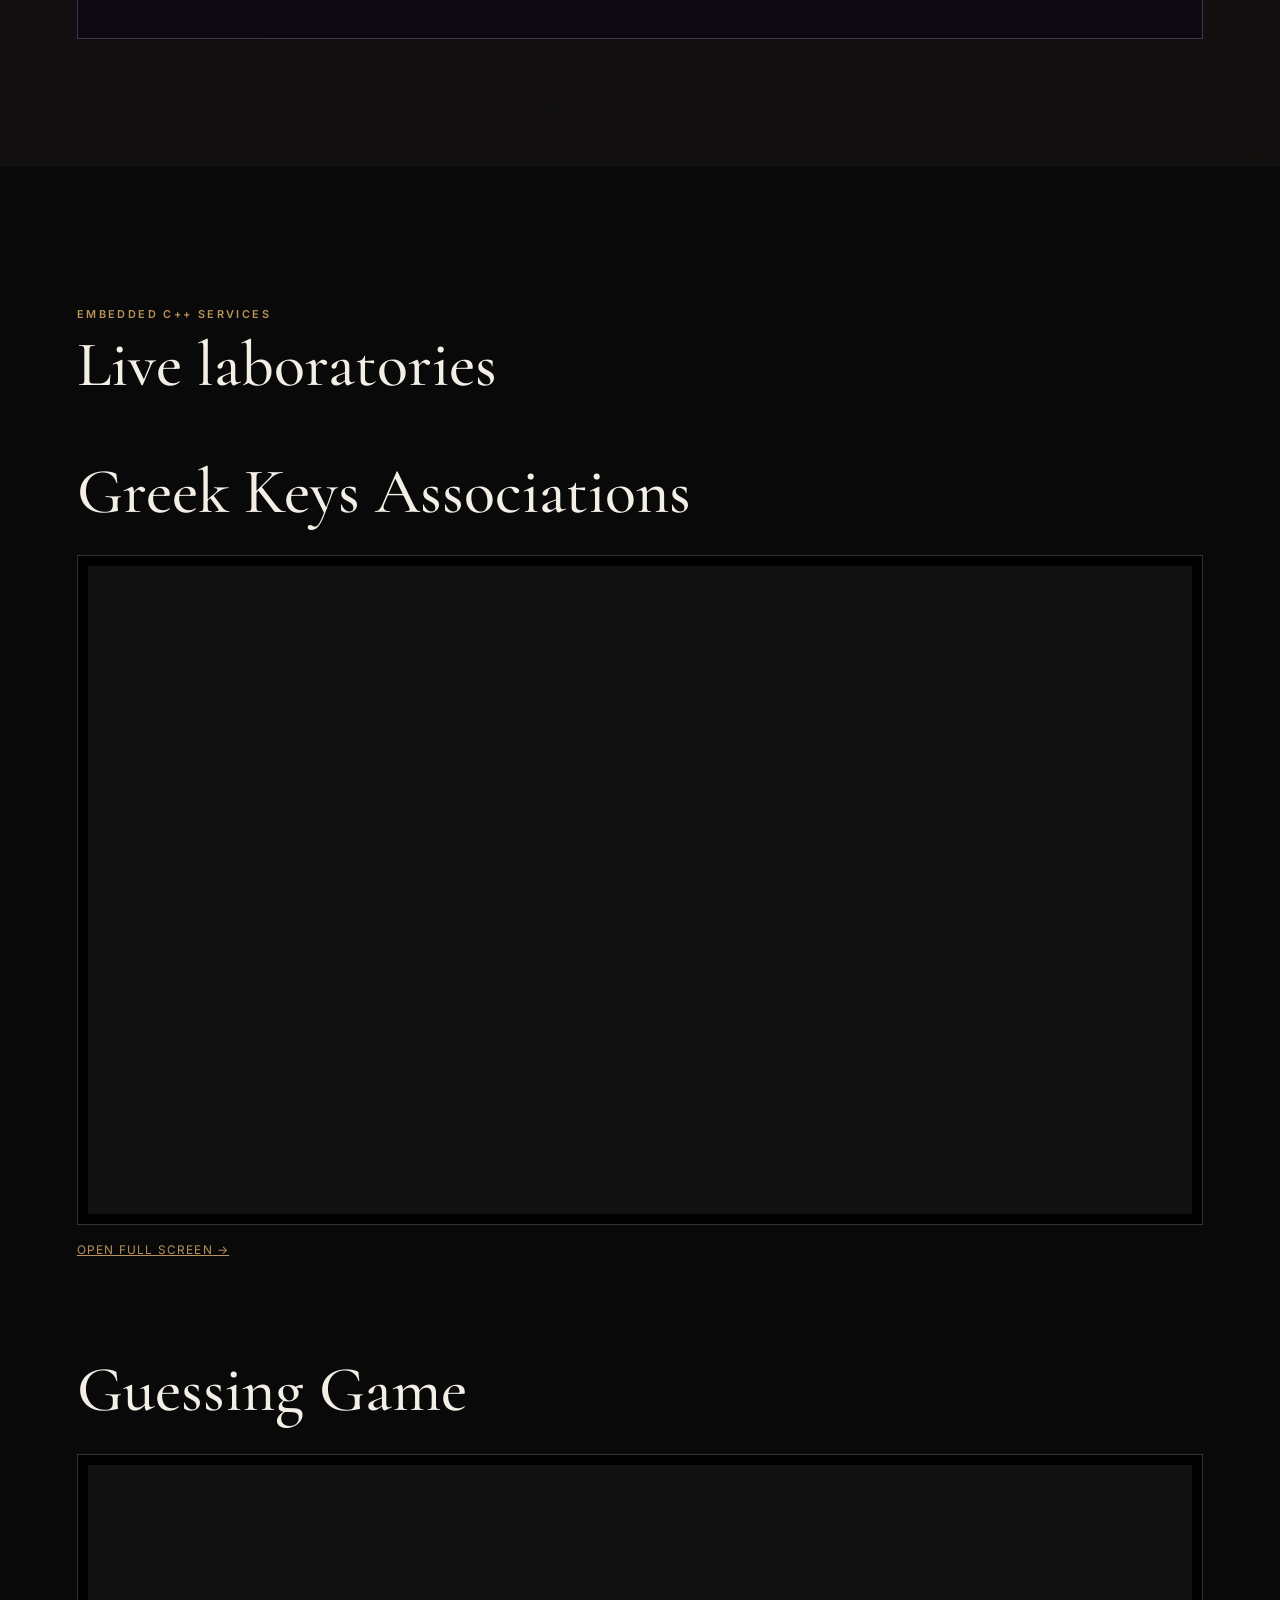
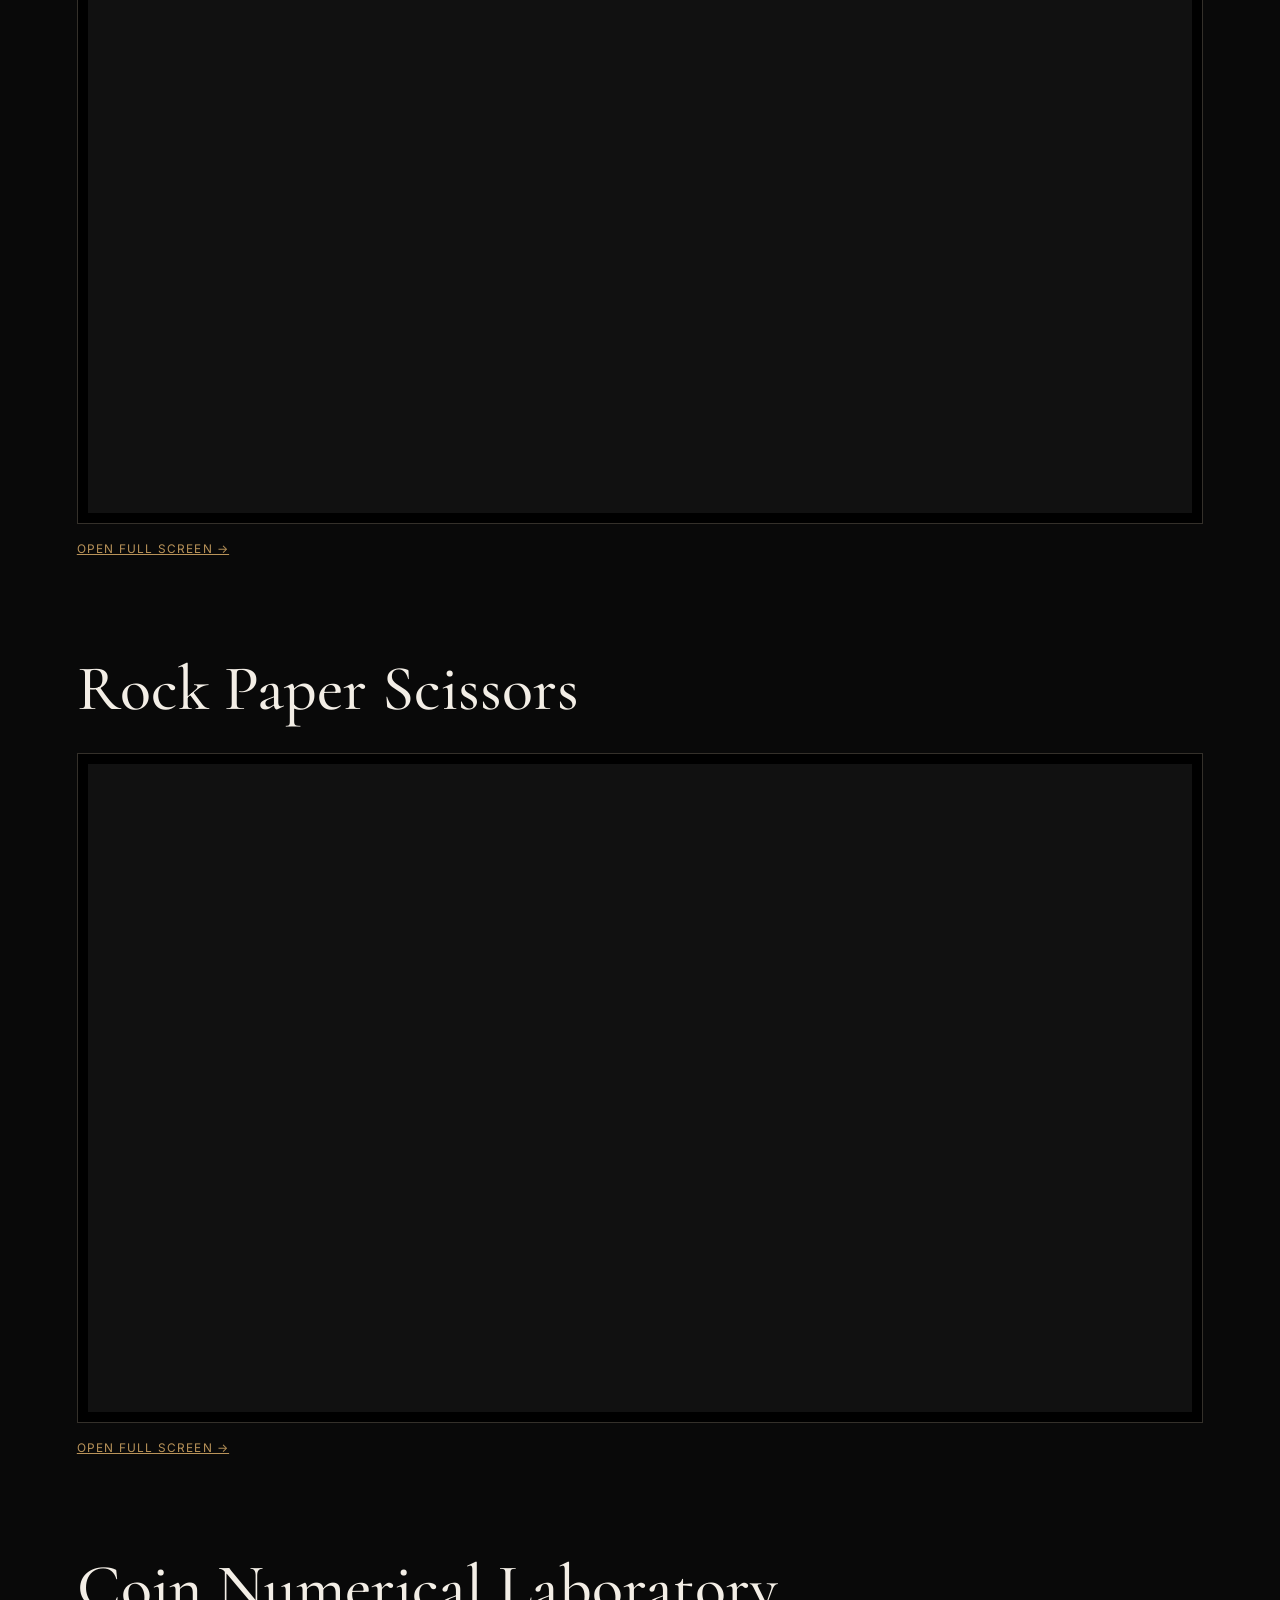
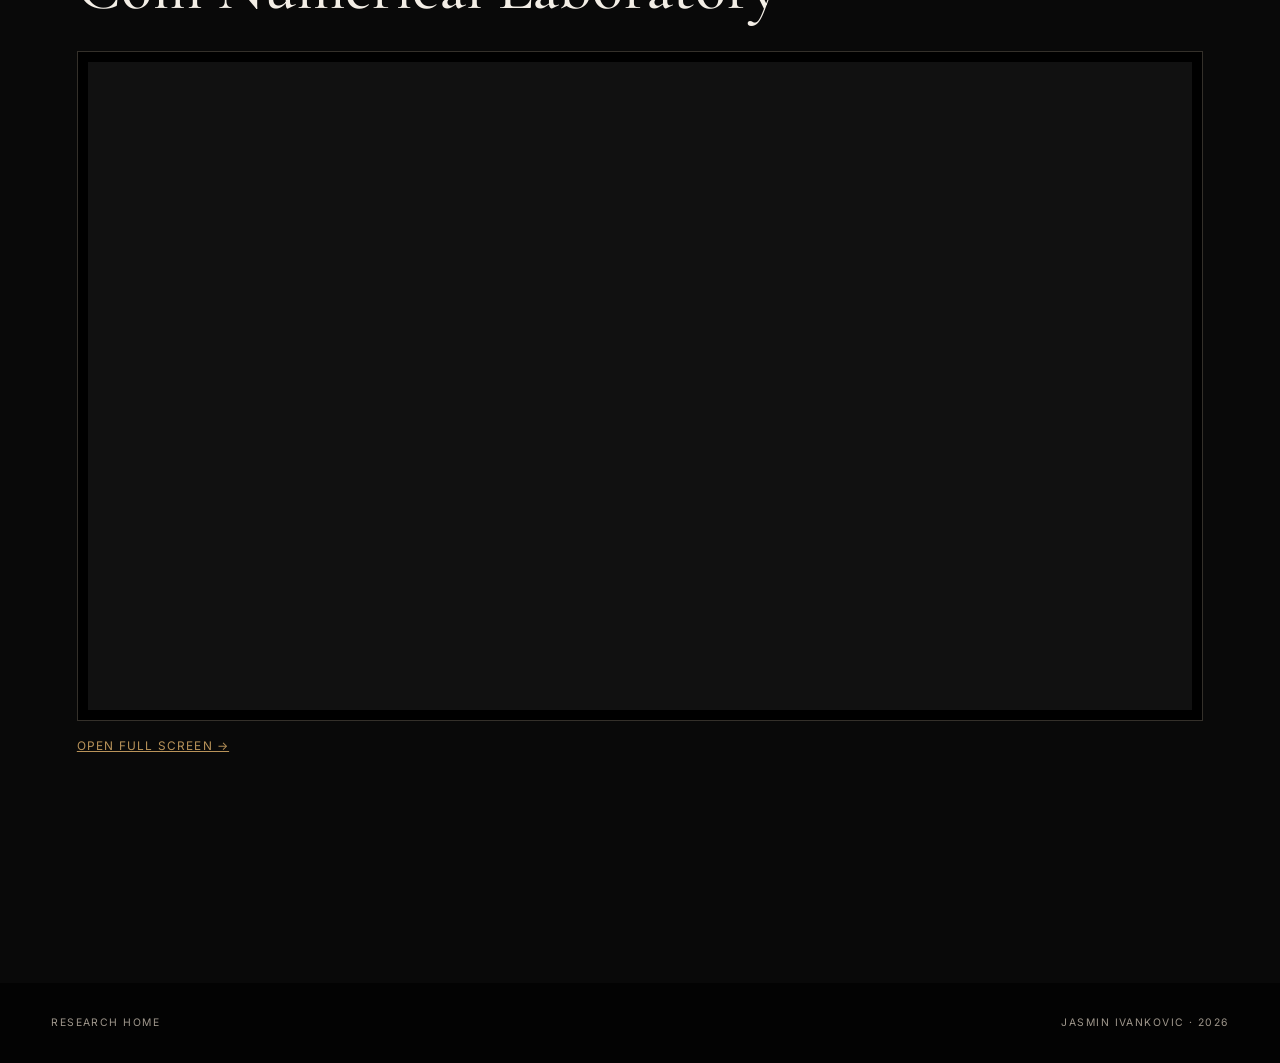
==== commit c633465b: "Polish mobile playback and full-screen fallbacks" ====
--- a/home/index.html
+++ b/home/index.html
@@ -1 +1 @@
-<!doctype html><html lang="en"><head><meta charset="utf-8"/><meta name="viewport" content="width=device-width,initial-scale=1,viewport-fit=cover"/><meta name="theme-color" content="#070707"/><meta name="description" content="Research Home — mathematics, C++ experiments, and numerical analysis by Jasmin Ivankovic."/><title>Research Home · Jasmin Ivankovic</title><style>@import url('https://fonts.googleapis.com/css2?family=Cormorant+Garamond:ital,wght@0,400;0,500;0,600;1,400;1,500&family=Inter:wght@400;500;600&display=swap');:root{--black:#070707;--black2:#0d0d0d;--black3:#151515;--ink:#f3eee6;--muted:#b8afa2;--gold:#b99359;--line:#34302a;--serif:'Cormorant Garamond',Georgia,serif;--sans:Inter,Arial,sans-serif}*{box-sizing:border-box}html{scroll-behavior:smooth}body{margin:0;overflow-x:hidden;background:var(--black);color:var(--ink);font-family:var(--serif);font-size:18px;line-height:1.55}a{color:inherit}.masthead{height:76px;display:flex;align-items:center;justify-content:space-between;padding:0 4vw;border-bottom:1px solid var(--line);position:absolute;top:0;width:100%;z-index:5;font-family:var(--sans);font-size:.72rem;text-transform:uppercase;letter-spacing:.16em}.masthead nav{display:flex;gap:2rem}.masthead nav a{text-decoration:none}.seal{display:grid;place-items:center;width:42px;height:42px;border:1px solid var(--gold);border-radius:50%;text-decoration:none;color:var(--gold)}.hero{min-height:100svh;padding:9rem 7vw 4rem;display:flex;flex-direction:column;align-items:center;text-align:center;justify-content:center;background:radial-gradient(circle at 50% 34%,#191919 0,#0b0b0b 46%,#050505 100%)}.eyebrow{font-family:var(--sans);text-transform:uppercase;letter-spacing:.22em;font-size:.68rem;color:var(--gold);font-weight:600}.rule{width:92px;border-top:1px solid var(--gold);margin:1.5rem 0 2rem}.hero h1{font-size:clamp(4.2rem,10vw,9rem);font-weight:500;line-height:.76;margin:0;text-transform:uppercase}.hero h1 span{display:block;font-size:.48em;font-style:italic;text-transform:none;color:#d9c8ac;margin-top:.35em}.subtitle{font-size:1.3rem;max-width:760px;color:var(--muted)}.author{text-transform:uppercase;letter-spacing:.16em;font-size:.8rem;margin:2rem}.button{min-width:230px;padding:1rem 1.3rem;text-decoration:none;border:1px solid var(--gold);display:inline-flex;flex-direction:column;font-family:var(--sans);font-size:.78rem;margin:.3rem}.button.primary{background:var(--gold);color:#090909}.button.secondary{color:var(--gold)}.section{padding:8rem max(6vw,calc((100vw - 1200px)/2))}.section h2{font-weight:500;font-size:clamp(2.7rem,5vw,4.8rem);line-height:.98;margin:.5rem 0 2rem}.lead{font-size:1.32rem;max-width:760px;color:var(--muted)}.intro{background:var(--black2)}.projects{background:var(--black3)}.project-grid{display:grid;grid-template-columns:repeat(2,1fr);gap:1px;background:var(--line);border:1px solid var(--line);margin-top:3rem}.card{background:#101010;padding:2.2rem;min-height:250px;display:flex;flex-direction:column}.card.featured{background:#17120f}.card.research{grid-column:1/-1;min-height:290px;background:linear-gradient(120deg,#15101f,#0d1117);border-top:1px solid #745da6}.card.research h3{color:#dfd2ff}.card.research .mini-formula{font-family:var(--sans);font-size:.83rem;letter-spacing:.04em;color:#b9a8e0;margin:0 0 1.5rem}.card .num{font-family:var(--sans);font-size:.68rem;color:var(--gold)}.card h3{font-size:2.1rem;margin:.9rem 0}.card p{color:var(--muted);flex:1}.card a,.fallback{font-family:var(--sans);font-size:.74rem;text-transform:uppercase;letter-spacing:.1em;color:var(--gold)}.formula-band{background:#130f0d;text-align:center}.formula{font-size:clamp(2rem,4vw,4rem);padding:3rem 1rem;border-top:1px solid var(--line);border-bottom:1px solid var(--line)}.artist-section{background:linear-gradient(145deg,#0b0910,#12100f)}.media-browser{margin-top:3rem;border:1px solid var(--line);background:#020202;box-shadow:0 24px 70px rgba(0,0,0,.36)}.browser-bar{min-height:54px;display:grid;grid-template-columns:auto 1fr auto;gap:1rem;align-items:center;padding:.65rem 1rem;border-bottom:1px solid var(--line);background:#171717;font-family:var(--sans);font-size:.68rem}.browser-dots{display:flex;gap:7px}.browser-dots i{display:block;width:9px;height:9px;border-radius:50%;background:#5b554d}.browser-dots i:first-child{background:#b99359}.browser-address{padding:.5rem .8rem;border:1px solid #39342e;border-radius:4px;color:#b8afa2;background:#0c0c0c}.browser-bar a{text-decoration:none;color:var(--gold);text-transform:uppercase;letter-spacing:.08em}.film-frame{padding:10px}.film-frame iframe{display:block;width:100%;height:auto;aspect-ratio:16/9;background:#000}.film-caption{display:flex;justify-content:space-between;gap:2rem;align-items:center;padding:1.25rem 1.4rem;border-top:1px solid var(--line)}.film-caption h3{font-size:1.7rem;margin:0}.film-caption p{margin:.2rem 0 0;color:var(--muted)}.playlist-browser{margin-top:1.5rem;border:1px solid #3e3650;background:#07060a}.playlist-head{display:flex;justify-content:space-between;gap:1rem;align-items:center;padding:1rem 1.25rem;border-bottom:1px solid var(--line);font-family:var(--sans);font-size:.68rem;text-transform:uppercase;letter-spacing:.12em;color:#b8afa2}.playlist-head strong{color:#b89cff;font-weight:600}.playlist-caption{display:flex;justify-content:space-between;gap:2rem;align-items:center;padding:1.25rem 1.4rem;border-top:1px solid var(--line)}.playlist-caption h3{font-size:1.8rem;margin:0}.playlist-caption p{margin:.15rem 0 0;color:var(--muted)}.playlist-caption a{font-family:var(--sans);font-size:.72rem;text-transform:uppercase;letter-spacing:.1em;color:#b89cff}.bandlab-plugin{margin-top:1.5rem;padding:2rem;border:1px solid #45385f;background:linear-gradient(125deg,#14101e,#0a0a0c);display:grid;grid-template-columns:1fr auto;gap:2rem;align-items:center}.bandlab-label{font-family:var(--sans);font-size:.68rem;letter-spacing:.18em;text-transform:uppercase;color:#b89cff}.bandlab-plugin h3{font-size:2.1rem;margin:.45rem 0}.bandlab-plugin p{color:var(--muted);margin:.2rem 0 1.2rem}.bandlab-url{display:inline-block;max-width:100%;overflow-wrap:anywhere;font-family:var(--sans);font-size:.72rem;color:#aa9fb9;padding:.55rem .75rem;border:1px solid #393044;background:#09080c}.bandlab-actions{display:flex;flex-direction:column;gap:.7rem;min-width:210px}.bandlab-actions a,.bandlab-actions button{padding:.85rem 1rem;border:1px solid #8d6dd1;background:transparent;color:#c7aff8;font-family:var(--sans);font-size:.72rem;text-transform:uppercase;letter-spacing:.08em;text-align:center;text-decoration:none;cursor:pointer}.bandlab-actions a{background:#8d6dd1;color:#09070e}.bandlab-actions button:hover{background:#1f172d}.bandlab-status{min-height:1rem;text-align:center;color:#9b91a8;font-family:var(--sans);font-size:.65rem}.song-card{margin-top:1rem;padding:1.35rem 1.5rem;border:1px solid #40364f;background:#0c0a10;display:grid;grid-template-columns:auto 1fr auto;gap:1.25rem;align-items:center}.song-disc{display:grid;place-items:center;width:58px;height:58px;border-radius:50%;border:1px solid #a889e4;color:#c7aff8;font-family:var(--sans);font-size:1.1rem;background:radial-gradient(circle,#1d152a 0 17%,#0b0910 18% 30%,#261b35 31% 33%,#0b0910 34%)}.song-meta span{font-family:var(--sans);font-size:.62rem;letter-spacing:.15em;color:#9c85c6;text-transform:uppercase}.song-meta h4{font-size:1.65rem;font-weight:500;margin:.15rem 0}.song-meta p{font-family:var(--sans);font-size:.7rem;color:var(--muted);margin:0}.song-actions{display:flex;gap:.65rem}.song-actions a,.song-actions button{padding:.78rem .95rem;border:1px solid #8d6dd1;background:transparent;color:#c7aff8;font-family:var(--sans);font-size:.68rem;text-transform:uppercase;letter-spacing:.07em;text-decoration:none;cursor:pointer}.song-actions a{background:#8d6dd1;color:#09070e}.song-actions button:hover{background:#1f172d}.song-share-status{grid-column:1/-1;min-height:.8rem;color:#9b91a8;font-family:var(--sans);font-size:.63rem;text-align:right}.song-player{grid-column:1/-1;width:100%;min-width:0;height:42px;accent-color:#8d6dd1}.film-caption p{margin:.2rem 0 0;color:var(--muted)}.lab-section{background:#090909}.lab{margin:4rem 0 6rem}.lab-head p{color:var(--muted)}.frame-shell{overflow:hidden;border:1px solid var(--line);background:#000;padding:10px}iframe{display:block;width:100%;max-width:100%;height:clamp(520px,72svh,650px);border:0;background:#111}button,a{touch-action:manipulation}.fallback{display:inline-block;margin-top:1rem}.footer{display:flex;justify-content:space-between;padding:2rem 4vw;background:#030303;color:#9f978c;font-family:var(--sans);font-size:.65rem;text-transform:uppercase;letter-spacing:.14em}@media(max-width:800px){.masthead{height:64px;padding:0 1.2rem}.masthead nav{display:none}.film-caption,.playlist-caption{align-items:flex-start;flex-direction:column}.browser-address{display:none}.browser-bar{grid-template-columns:auto 1fr}.bandlab-plugin{grid-template-columns:1fr;padding:1.4rem}.bandlab-actions{min-width:0}.bandlab-actions a,.bandlab-actions button{min-height:44px}.song-card{grid-template-columns:auto 1fr;padding:1.1rem}.song-actions{grid-column:1/-1;flex-direction:column}.song-actions a,.song-actions button{display:flex;width:100%;min-height:44px;align-items:center;justify-content:center}.song-share-status{text-align:left}.card.research{grid-column:auto}.project-grid{grid-template-columns:1fr}iframe{height:min(68svh,580px);min-height:480px}.film-frame iframe{height:auto;min-height:0}.section{padding:5rem 1.2rem}.hero{padding-left:1.2rem;padding-right:1.2rem}.hero h1{font-size:clamp(3rem,16vw,3.8rem)}.button{width:100%;margin:.4rem 0}.footer{flex-direction:column;gap:.65rem;align-items:flex-start}}@media(max-width:480px){body{font-size:17px}.song-disc{width:48px;height:48px}.song-meta h4{font-size:1.35rem}.browser-bar{padding:.6rem .75rem}.film-frame,.frame-shell{padding:4px}iframe{height:68svh;min-height:430px}.film-frame iframe{height:auto;min-height:0}}@media(prefers-reduced-motion:reduce){html{scroll-behavior:auto}}</style></head><body><header class="masthead"><a class="seal" href="#top">R·H</a><nav><a href="#purpose">Purpose</a><a href="#projects">Projects</a><a href="#prime-edge">Prime Edge</a><a href="#artist-film">Artist & Film</a><a href="#labs">Live Labs</a></nav><a href="../" style="text-decoration:none">Essay</a></header><main><section class="hero" id="top"><p class="eyebrow">Mathematics · Computation · Experiment</p><div class="rule"></div><h1>Research Home<span>from theory to executable experiment</span></h1><p class="subtitle">A classical black workspace for mathematical writing, C++ learning projects, numerical experiments, and live computational laboratories.</p><p class="author">Jasmin Ivankovic</p><div><a class="button primary" href="#labs">Enter the live labs<small>Exact Render services embedded below</small></a><a class="button secondary" href="../">Read De Paritate et Phasi<small>Original essay site</small></a></div></section><section class="intro section" id="purpose"><p class="eyebrow">Purpose</p><h2>One site for theory, code, and experiment.</h2><p class="lead">The page keeps the research context visible while loading the live C++ services directly into the same site.</p></section><section class="projects section" id="projects"><p class="eyebrow">Current work</p><h2>Projects and experiments</h2><div class="project-grid"><article class="card featured"><span class="num">01 · C++ GAME</span><h3>Greek Keys Associations</h3><p>A 48-key association game using all uppercase and lowercase Greek letters, suggested responses, and UTF-8 text export.</p><a href="#greek">Run below →</a></article><article class="card"><span class="num">02 · ESSAY</span><h3>De Paritate et Phasi</h3><p>Numerical-analysis essay on additive form, exponent parity, unit invariants, and sensitivity.</p><a href="../">Open essay →</a></article><article class="card"><span class="num">03 · C++ GAME</span><h3>Guessing Game</h3><p>Hidden-number game for random generation, loops, hints, and branching.</p><a href="#guess">Run below →</a></article><article class="card"><span class="num">04 · C++ GAME</span><h3>Rock Paper Scissors</h3><p>Random-choice game for functions and comparison logic.</p><a href="#rps">Run below →</a></article><article class="card featured"><span class="num">05 · NUMERICAL LAB</span><h3>Coin Numerical Laboratory</h3><p>Monte Carlo experiment for asymptotic trends and powered transforms.</p><a href="#coin">Run below →</a></article><article class="card research" id="prime-edge"><span class="num">06 · MATHEMATICAL RESEARCH</span><h3>Recast Theorist — Prime Edge Detector</h3><p>Interactive PrimeScope and VisuaLaw instrument plotting E(N), B(N), ΔB(N), the experimental P(N), and independently verified prime positions. Exact identities are kept visibly separate from prime-number heuristics.</p><div class="mini-formula">E(N) = ⌊N/2⌋ · B(N) = ⌈N/2⌉ · ΔB(N) ∈ {0,1}</div><a href="https://recast-theorist-prime-edge.recast.chatgpt.site" target="_blank" rel="noopener noreferrer">Open PrimeScope →</a></article></div></section><section class="formula-band section"><p class="eyebrow">Numerical thread</p><h2>Normalized around unity.</h2><div class="formula">R = 2H/N · D = R − 1 · Z = √N·D · A<sub>m</sub> = R<sup>m</sup></div></section><section class="artist-section section" id="artist-film"><p class="eyebrow">Artist &amp; Film Section</p><h2>Music, film, and visual narrative.</h2><p class="lead">A viewing room for the films and artistic work of Jay Ivankovic, connected directly to the official YouTube channel.</p><div class="media-browser"><div class="browser-bar"><span class="browser-dots" aria-hidden="true"><i></i><i></i><i></i></span><span class="browser-address">youtube.com/@JayIvankovic</span><a href="https://www.youtube.com/@JayIvankovic" target="_blank" rel="noopener noreferrer">Open channel ↗</a></div><div class="film-frame"><iframe src="https://www.youtube-nocookie.com/embed/U53ArMr8rts" title="Never Assume That The Justice System Is Weak — a film by Jay Ivankovic" loading="lazy" allow="accelerometer; autoplay; clipboard-write; encrypted-media; gyroscope; picture-in-picture; web-share" referrerpolicy="strict-origin-when-cross-origin" allowfullscreen></iframe></div><div class="film-caption"><div><h3>Never Assume That The Justice System Is Weak</h3><p>Feature-length film · Jay Ivankovic</p></div><a class="fallback" href="https://www.youtube.com/@JayIvankovic" target="_blank" rel="noopener noreferrer">Browse all films →</a></div></div><div class="playlist-browser"><div class="playlist-head"><strong>Featured playlist</strong><span>YouTube · Jasmin Ivankovic</span></div><div class="film-frame"><iframe src="https://www.youtube-nocookie.com/embed/videoseries?list=PLXXGQSpcMKnpYfIi-GoFz84Wsf4bWyVsV" title="Marching Forward In March playlist by Jasmin Ivankovic" loading="lazy" allow="accelerometer; autoplay; clipboard-write; encrypted-media; gyroscope; picture-in-picture; web-share" referrerpolicy="strict-origin-when-cross-origin" allowfullscreen></iframe></div><div class="playlist-caption"><div><h3>Marching Forward In March</h3><p>A complete video playlist by Jasmin Ivankovic.</p></div><a href="https://www.youtube.com/playlist?list=PLXXGQSpcMKnpYfIi-GoFz84Wsf4bWyVsV" target="_blank" rel="noopener noreferrer">Open playlist →</a></div></div><div class="bandlab-plugin"><div><span class="bandlab-label">BandLab Artist Portal</span><h3>active_synerg1st</h3><p>Music sketches, recordings, and collaborative work from the BandLab profile.</p><span class="bandlab-url">bandlab.com/active_synerg1st</span></div><div class="bandlab-actions"><a href="https://www.bandlab.com/active_synerg1st" target="_blank" rel="noopener noreferrer">Open BandLab profile →</a><button type="button" id="share-bandlab">Share profile</button><span class="bandlab-status" id="share-bandlab-status" aria-live="polite"></span></div></div><div class="song-card"><span class="song-disc" aria-hidden="true">▶</span><div class="song-meta"><span>Featured BandLab release</span><h4>Surrender Lullaby (Lonely &amp; Lost)</h4><p>Jasmin Ivanković · active_synerg1st</p></div><audio class="song-player" controls preload="metadata" src="audio/surrender-lullaby-lonely-and-lost.mp3">Your browser does not support embedded audio. <a href="audio/surrender-lullaby-lonely-and-lost.mp3">Open the recording</a>.</audio><div class="song-actions"><a href="https://bnd.link/active_synerg1st/surrender-lullaby-lonely-lost-42bae9d8" target="_blank" rel="noopener noreferrer">Release page →</a><button type="button" id="share-song">Share song</button></div><span class="song-share-status" id="share-song-status" aria-live="polite"></span></div><div class="song-card"><span class="song-disc" aria-hidden="true">▶</span><div class="song-meta"><span>Featured original recording</span><h4>The Last Sonnet</h4><p>Jasmin Ivanković</p></div><audio class="song-player" controls preload="metadata" src="audio/the-last-sonnet.mp3">Your browser does not support embedded audio. <a href="audio/the-last-sonnet.mp3">Open the recording</a>.</audio><div class="song-actions"><a href="audio/the-last-sonnet.mp3" target="_blank" rel="noopener noreferrer">Open audio →</a><button type="button" id="share-sonnet">Share song</button></div><span class="song-share-status" id="share-sonnet-status" aria-live="polite"></span></div></section><section class="lab-section section" id="labs"><p class="eyebrow">Embedded C++ services</p><h2>Live laboratories</h2><div class="lab" id="greek"><h2>Greek Keys Associations</h2><div class="frame-shell"><iframe src="https://greek-keys-nfpo.onrender.com/" title="Greek Keys Associations" loading="lazy"></iframe></div><a class="fallback" href="https://greek-keys-nfpo.onrender.com/" target="_blank" rel="noopener noreferrer">Open directly →</a></div><div class="lab" id="guess"><h2>Guessing Game</h2><div class="frame-shell"><iframe src="https://guessing-game-0smu.onrender.com/" title="Guessing Game" loading="lazy"></iframe></div><a class="fallback" href="https://guessing-game-0smu.onrender.com/" target="_blank" rel="noopener noreferrer">Open full screen →</a></div><div class="lab" id="rps"><h2>Rock Paper Scissors</h2><div class="frame-shell"><iframe src="https://rock-paper-scissors-qvug.onrender.com/" title="Rock Paper Scissors" loading="lazy"></iframe></div><a class="fallback" href="https://rock-paper-scissors-qvug.onrender.com/" target="_blank" rel="noopener noreferrer">Open full screen →</a></div><div class="lab" id="coin"><h2>Coin Numerical Laboratory</h2><div class="frame-shell"><iframe src="https://coin-numerical-lab-57m5.onrender.com/" title="Coin Numerical Laboratory" loading="lazy"></iframe></div><a class="fallback" href="https://coin-numerical-lab-57m5.onrender.com/" target="_blank" rel="noopener noreferrer">Open full screen →</a></div></section></main><footer class="footer"><span>Research Home</span><span>Jasmin Ivankovic · 2026</span></footer><script>(()=>{const url="https://www.bandlab.com/active_synerg1st";const button=document.getElementById("share-bandlab");const status=document.getElementById("share-bandlab-status");if(!button)return;button.addEventListener("click",async()=>{try{if(navigator.share){await navigator.share({title:"active_synerg1st on BandLab",text:"Listen to active_synerg1st on BandLab.",url});status.textContent="Share menu opened."}else if(navigator.clipboard){await navigator.clipboard.writeText(url);status.textContent="BandLab link copied."}else{const input=document.createElement("input");input.value=url;document.body.appendChild(input);input.select();document.execCommand("copy");input.remove();status.textContent="BandLab link copied."}}catch(error){if(error&&error.name==="AbortError"){status.textContent=""}else{status.textContent="Open the profile to copy its link."}}})})();</script><script>(()=>{const url="https://bnd.link/active_synerg1st/surrender-lullaby-lonely-lost-42bae9d8";const button=document.getElementById("share-song");const status=document.getElementById("share-song-status");if(!button)return;button.addEventListener("click",async()=>{try{if(navigator.share){await navigator.share({title:"Surrender Lullaby (Lonely & Lost)",text:"Listen to Surrender Lullaby (Lonely & Lost) by active_synerg1st.",url});status.textContent="Share menu opened."}else if(navigator.clipboard){await navigator.clipboard.writeText(url);status.textContent="Song link copied."}else{const input=document.createElement("input");input.value=url;document.body.appendChild(input);input.select();document.execCommand("copy");input.remove();status.textContent="Song link copied."}}catch(error){if(error&&error.name==="AbortError"){status.textContent=""}else{status.textContent="Open the song to copy its link."}}})})();</script><script>(()=>{const url=new URL("audio/the-last-sonnet.mp3",window.location.href).href;const button=document.getElementById("share-sonnet");const status=document.getElementById("share-sonnet-status");if(!button)return;button.addEventListener("click",async()=>{try{if(navigator.share){await navigator.share({title:"The Last Sonnet",text:"Listen to The Last Sonnet by Jasmin Ivanković.",url});status.textContent="Share menu opened."}else if(navigator.clipboard){await navigator.clipboard.writeText(url);status.textContent="Song link copied."}else{const input=document.createElement("input");input.value=url;document.body.appendChild(input);input.select();document.execCommand("copy");input.remove();status.textContent="Song link copied."}}catch(error){if(error&&error.name==="AbortError"){status.textContent=""}else{status.textContent="Open the audio to copy its link."}}})})();</script></body></html>+<!doctype html><html lang="en"><head><meta charset="utf-8"/><meta name="viewport" content="width=device-width,initial-scale=1,viewport-fit=cover"/><meta name="theme-color" content="#070707"/><meta name="description" content="Research Home — mathematics, C++ experiments, and numerical analysis by Jasmin Ivankovic."/><title>Research Home · Jasmin Ivankovic</title><style>@import url('https://fonts.googleapis.com/css2?family=Cormorant+Garamond:ital,wght@0,400;0,500;0,600;1,400;1,500&family=Inter:wght@400;500;600&display=swap');:root{--black:#070707;--black2:#0d0d0d;--black3:#151515;--ink:#f3eee6;--muted:#b8afa2;--gold:#b99359;--line:#34302a;--serif:'Cormorant Garamond',Georgia,serif;--sans:Inter,Arial,sans-serif}*{box-sizing:border-box}html{scroll-behavior:smooth}body{margin:0;overflow-x:hidden;background:var(--black);color:var(--ink);font-family:var(--serif);font-size:18px;line-height:1.55}a{color:inherit}.masthead{height:76px;display:flex;align-items:center;justify-content:space-between;padding:0 4vw;border-bottom:1px solid var(--line);position:absolute;top:0;width:100%;z-index:5;font-family:var(--sans);font-size:.72rem;text-transform:uppercase;letter-spacing:.16em}.masthead nav{display:flex;gap:2rem}.masthead nav a{text-decoration:none}.seal{display:grid;place-items:center;width:42px;height:42px;border:1px solid var(--gold);border-radius:50%;text-decoration:none;color:var(--gold)}.hero{min-height:100svh;padding:9rem 7vw 4rem;display:flex;flex-direction:column;align-items:center;text-align:center;justify-content:center;background:radial-gradient(circle at 50% 34%,#191919 0,#0b0b0b 46%,#050505 100%)}.eyebrow{font-family:var(--sans);text-transform:uppercase;letter-spacing:.22em;font-size:.68rem;color:var(--gold);font-weight:600}.rule{width:92px;border-top:1px solid var(--gold);margin:1.5rem 0 2rem}.hero h1{font-size:clamp(4.2rem,10vw,9rem);font-weight:500;line-height:.76;margin:0;text-transform:uppercase}.hero h1 span{display:block;font-size:.48em;font-style:italic;text-transform:none;color:#d9c8ac;margin-top:.35em}.subtitle{font-size:1.3rem;max-width:760px;color:var(--muted)}.author{text-transform:uppercase;letter-spacing:.16em;font-size:.8rem;margin:2rem}.button{min-width:230px;padding:1rem 1.3rem;text-decoration:none;border:1px solid var(--gold);display:inline-flex;flex-direction:column;font-family:var(--sans);font-size:.78rem;margin:.3rem}.button.primary{background:var(--gold);color:#090909}.button.secondary{color:var(--gold)}.section{padding:8rem max(6vw,calc((100vw - 1200px)/2))}.section h2{font-weight:500;font-size:clamp(2.7rem,5vw,4.8rem);line-height:.98;margin:.5rem 0 2rem}.lead{font-size:1.32rem;max-width:760px;color:var(--muted)}.intro{background:var(--black2)}.projects{background:var(--black3)}.project-grid{display:grid;grid-template-columns:repeat(2,1fr);gap:1px;background:var(--line);border:1px solid var(--line);margin-top:3rem}.card{background:#101010;padding:2.2rem;min-height:250px;display:flex;flex-direction:column}.card.featured{background:#17120f}.card.research{grid-column:1/-1;min-height:290px;background:linear-gradient(120deg,#15101f,#0d1117);border-top:1px solid #745da6}.card.research h3{color:#dfd2ff}.card.research .mini-formula{font-family:var(--sans);font-size:.83rem;letter-spacing:.04em;color:#b9a8e0;margin:0 0 1.5rem}.card .num{font-family:var(--sans);font-size:.68rem;color:var(--gold)}.card h3{font-size:2.1rem;margin:.9rem 0}.card p{color:var(--muted);flex:1}.card a,.fallback{font-family:var(--sans);font-size:.74rem;text-transform:uppercase;letter-spacing:.1em;color:var(--gold)}.formula-band{background:#130f0d;text-align:center}.formula{font-size:clamp(2rem,4vw,4rem);padding:3rem 1rem;border-top:1px solid var(--line);border-bottom:1px solid var(--line)}.artist-section{background:linear-gradient(145deg,#0b0910,#12100f)}.media-browser{margin-top:3rem;border:1px solid var(--line);background:#020202;box-shadow:0 24px 70px rgba(0,0,0,.36)}.browser-bar{min-height:54px;display:grid;grid-template-columns:auto 1fr auto;gap:1rem;align-items:center;padding:.65rem 1rem;border-bottom:1px solid var(--line);background:#171717;font-family:var(--sans);font-size:.68rem}.browser-dots{display:flex;gap:7px}.browser-dots i{display:block;width:9px;height:9px;border-radius:50%;background:#5b554d}.browser-dots i:first-child{background:#b99359}.browser-address{padding:.5rem .8rem;border:1px solid #39342e;border-radius:4px;color:#b8afa2;background:#0c0c0c}.browser-bar a{text-decoration:none;color:var(--gold);text-transform:uppercase;letter-spacing:.08em}.film-frame{padding:10px}.film-frame iframe{display:block;width:100%;height:auto;aspect-ratio:16/9;background:#000}.film-caption{display:flex;justify-content:space-between;gap:2rem;align-items:center;padding:1.25rem 1.4rem;border-top:1px solid var(--line)}.film-caption h3{font-size:1.7rem;margin:0}.film-caption p{margin:.2rem 0 0;color:var(--muted)}.playlist-browser{margin-top:1.5rem;border:1px solid #3e3650;background:#07060a}.playlist-head{display:flex;justify-content:space-between;gap:1rem;align-items:center;padding:1rem 1.25rem;border-bottom:1px solid var(--line);font-family:var(--sans);font-size:.68rem;text-transform:uppercase;letter-spacing:.12em;color:#b8afa2}.playlist-head strong{color:#b89cff;font-weight:600}.playlist-caption{display:flex;justify-content:space-between;gap:2rem;align-items:center;padding:1.25rem 1.4rem;border-top:1px solid var(--line)}.playlist-caption h3{font-size:1.8rem;margin:0}.playlist-caption p{margin:.15rem 0 0;color:var(--muted)}.playlist-caption a{font-family:var(--sans);font-size:.72rem;text-transform:uppercase;letter-spacing:.1em;color:#b89cff}.bandlab-plugin{margin-top:1.5rem;padding:2rem;border:1px solid #45385f;background:linear-gradient(125deg,#14101e,#0a0a0c);display:grid;grid-template-columns:1fr auto;gap:2rem;align-items:center}.bandlab-label{font-family:var(--sans);font-size:.68rem;letter-spacing:.18em;text-transform:uppercase;color:#b89cff}.bandlab-plugin h3{font-size:2.1rem;margin:.45rem 0}.bandlab-plugin p{color:var(--muted);margin:.2rem 0 1.2rem}.bandlab-url{display:inline-block;max-width:100%;overflow-wrap:anywhere;font-family:var(--sans);font-size:.72rem;color:#aa9fb9;padding:.55rem .75rem;border:1px solid #393044;background:#09080c}.bandlab-actions{display:flex;flex-direction:column;gap:.7rem;min-width:210px}.bandlab-actions a,.bandlab-actions button{padding:.85rem 1rem;border:1px solid #8d6dd1;background:transparent;color:#c7aff8;font-family:var(--sans);font-size:.72rem;text-transform:uppercase;letter-spacing:.08em;text-align:center;text-decoration:none;cursor:pointer}.bandlab-actions a{background:#8d6dd1;color:#09070e}.bandlab-actions button:hover{background:#1f172d}.bandlab-status{min-height:1rem;text-align:center;color:#9b91a8;font-family:var(--sans);font-size:.65rem}.song-card{margin-top:1rem;padding:1.35rem 1.5rem;border:1px solid #40364f;background:#0c0a10;display:grid;grid-template-columns:auto 1fr auto;gap:1.25rem;align-items:center}.song-disc{display:grid;place-items:center;width:58px;height:58px;border-radius:50%;border:1px solid #a889e4;color:#c7aff8;font-family:var(--sans);font-size:1.1rem;background:radial-gradient(circle,#1d152a 0 17%,#0b0910 18% 30%,#261b35 31% 33%,#0b0910 34%)}.song-meta span{font-family:var(--sans);font-size:.62rem;letter-spacing:.15em;color:#9c85c6;text-transform:uppercase}.song-meta h4{font-size:1.65rem;font-weight:500;margin:.15rem 0}.song-meta p{font-family:var(--sans);font-size:.7rem;color:var(--muted);margin:0}.song-actions{display:flex;gap:.65rem}.song-actions a,.song-actions button{padding:.78rem .95rem;border:1px solid #8d6dd1;background:transparent;color:#c7aff8;font-family:var(--sans);font-size:.68rem;text-transform:uppercase;letter-spacing:.07em;text-decoration:none;cursor:pointer}.song-actions a{background:#8d6dd1;color:#09070e}.song-actions button:hover{background:#1f172d}.song-share-status{grid-column:1/-1;min-height:.8rem;color:#9b91a8;font-family:var(--sans);font-size:.63rem;text-align:right}.song-player{grid-column:1/-1;width:100%;min-width:0;height:42px;accent-color:#8d6dd1}.film-caption p{margin:.2rem 0 0;color:var(--muted)}.lab-section{background:#090909}.lab{margin:4rem 0 6rem}.lab-head p{color:var(--muted)}.frame-shell{overflow:hidden;border:1px solid var(--line);background:#000;padding:10px}iframe{display:block;width:100%;max-width:100%;height:clamp(520px,72svh,650px);border:0;background:#111}button,a{touch-action:manipulation}.fallback{display:inline-block;margin-top:1rem}.footer{display:flex;justify-content:space-between;padding:2rem 4vw;background:#030303;color:#9f978c;font-family:var(--sans);font-size:.65rem;text-transform:uppercase;letter-spacing:.14em}@media(max-width:800px){.masthead{height:64px;padding:0 1.2rem}.masthead nav{display:none}.film-caption,.playlist-caption{align-items:flex-start;flex-direction:column}.browser-address{display:none}.browser-bar{grid-template-columns:auto 1fr}.bandlab-plugin{grid-template-columns:1fr;padding:1.4rem}.bandlab-actions{min-width:0}.bandlab-actions a,.bandlab-actions button{min-height:44px}.song-card{grid-template-columns:auto 1fr;padding:1.1rem}.song-actions{grid-column:1/-1;flex-direction:column}.song-actions a,.song-actions button{display:flex;width:100%;min-height:44px;align-items:center;justify-content:center}.song-share-status{text-align:left}.card.research{grid-column:auto}.project-grid{grid-template-columns:1fr}iframe{height:min(68svh,580px);min-height:480px}.film-frame iframe{height:auto;min-height:0}.section{padding:5rem 1.2rem}.hero{padding-left:1.2rem;padding-right:1.2rem}.hero h1{font-size:clamp(3rem,16vw,3.8rem)}.button{width:100%;margin:.4rem 0}.footer{flex-direction:column;gap:.65rem;align-items:flex-start}}@media(max-width:480px){body{font-size:17px}.song-disc{width:48px;height:48px}.song-meta h4{font-size:1.35rem}.browser-bar{padding:.6rem .75rem}.film-frame,.frame-shell{padding:4px}iframe{height:68svh;min-height:430px}.film-frame iframe{height:auto;min-height:0}}@media(prefers-reduced-motion:reduce){html{scroll-behavior:auto}}</style></head><body><header class="masthead"><a class="seal" href="#top">R·H</a><nav><a href="#purpose">Purpose</a><a href="#projects">Projects</a><a href="#prime-edge">Prime Edge</a><a href="#artist-film">Artist & Film</a><a href="#labs">Live Labs</a></nav><a href="../" style="text-decoration:none">Essay</a></header><main><section class="hero" id="top"><p class="eyebrow">Mathematics · Computation · Experiment</p><div class="rule"></div><h1>Research Home<span>from theory to executable experiment</span></h1><p class="subtitle">A classical black workspace for mathematical writing, C++ learning projects, numerical experiments, and live computational laboratories.</p><p class="author">Jasmin Ivankovic</p><div><a class="button primary" href="#labs">Enter the live labs<small>Exact Render services embedded below</small></a><a class="button secondary" href="../">Read De Paritate et Phasi<small>Original essay site</small></a></div></section><section class="intro section" id="purpose"><p class="eyebrow">Purpose</p><h2>One site for theory, code, and experiment.</h2><p class="lead">The page keeps the research context visible while loading the live C++ services directly into the same site.</p></section><section class="projects section" id="projects"><p class="eyebrow">Current work</p><h2>Projects and experiments</h2><div class="project-grid"><article class="card featured"><span class="num">01 · C++ GAME</span><h3>Greek Keys Associations</h3><p>A 48-key association game using all uppercase and lowercase Greek letters, suggested responses, and UTF-8 text export.</p><a href="#greek">Run below →</a></article><article class="card"><span class="num">02 · ESSAY</span><h3>De Paritate et Phasi</h3><p>Numerical-analysis essay on additive form, exponent parity, unit invariants, and sensitivity.</p><a href="../">Open essay →</a></article><article class="card"><span class="num">03 · C++ GAME</span><h3>Guessing Game</h3><p>Hidden-number game for random generation, loops, hints, and branching.</p><a href="#guess">Run below →</a></article><article class="card"><span class="num">04 · C++ GAME</span><h3>Rock Paper Scissors</h3><p>Random-choice game for functions and comparison logic.</p><a href="#rps">Run below →</a></article><article class="card featured"><span class="num">05 · NUMERICAL LAB</span><h3>Coin Numerical Laboratory</h3><p>Monte Carlo experiment for asymptotic trends and powered transforms.</p><a href="#coin">Run below →</a></article><article class="card research" id="prime-edge"><span class="num">06 · MATHEMATICAL RESEARCH</span><h3>Recast Theorist — Prime Edge Detector</h3><p>Interactive PrimeScope and VisuaLaw instrument plotting E(N), B(N), ΔB(N), the experimental P(N), and independently verified prime positions. Exact identities are kept visibly separate from prime-number heuristics.</p><div class="mini-formula">E(N) = ⌊N/2⌋ · B(N) = ⌈N/2⌉ · ΔB(N) ∈ {0,1}</div><a href="https://recast-theorist-prime-edge.recast.chatgpt.site" target="_blank" rel="noopener noreferrer">Open PrimeScope →</a></article></div></section><section class="formula-band section"><p class="eyebrow">Numerical thread</p><h2>Normalized around unity.</h2><div class="formula">R = 2H/N · D = R − 1 · Z = √N·D · A<sub>m</sub> = R<sup>m</sup></div></section><section class="artist-section section" id="artist-film"><p class="eyebrow">Artist &amp; Film Section</p><h2>Music, film, and visual narrative.</h2><p class="lead">A viewing room for the films and artistic work of Jay Ivankovic, connected directly to the official YouTube channel.</p><div class="media-browser"><div class="browser-bar"><span class="browser-dots" aria-hidden="true"><i></i><i></i><i></i></span><span class="browser-address">youtube.com/@JayIvankovic</span><a href="https://www.youtube.com/@JayIvankovic" target="_blank" rel="noopener noreferrer">Open channel ↗</a></div><div class="film-frame"><iframe src="https://www.youtube-nocookie.com/embed/U53ArMr8rts" title="Never Assume That The Justice System Is Weak — a film by Jay Ivankovic" loading="lazy" allow="accelerometer; autoplay; clipboard-write; encrypted-media; gyroscope; picture-in-picture; web-share" referrerpolicy="strict-origin-when-cross-origin" allowfullscreen></iframe></div><div class="film-caption"><div><h3>Never Assume That The Justice System Is Weak</h3><p>Feature-length film · Jay Ivankovic</p></div><a class="fallback" href="https://www.youtube.com/@JayIvankovic" target="_blank" rel="noopener noreferrer">Browse all films →</a></div></div><div class="playlist-browser"><div class="playlist-head"><strong>Featured playlist</strong><span>YouTube · Jasmin Ivankovic</span></div><div class="film-frame"><iframe src="https://www.youtube-nocookie.com/embed/videoseries?list=PLXXGQSpcMKnpYfIi-GoFz84Wsf4bWyVsV" title="Marching Forward In March playlist by Jasmin Ivankovic" loading="lazy" allow="accelerometer; autoplay; clipboard-write; encrypted-media; gyroscope; picture-in-picture; web-share" referrerpolicy="strict-origin-when-cross-origin" allowfullscreen></iframe></div><div class="playlist-caption"><div><h3>Marching Forward In March</h3><p>A complete video playlist by Jasmin Ivankovic.</p></div><a href="https://www.youtube.com/playlist?list=PLXXGQSpcMKnpYfIi-GoFz84Wsf4bWyVsV" target="_blank" rel="noopener noreferrer">Open playlist →</a></div></div><div class="bandlab-plugin"><div><span class="bandlab-label">BandLab Artist Portal</span><h3>active_synerg1st</h3><p>Music sketches, recordings, and collaborative work from the BandLab profile.</p><span class="bandlab-url">bandlab.com/active_synerg1st</span></div><div class="bandlab-actions"><a href="https://www.bandlab.com/active_synerg1st" target="_blank" rel="noopener noreferrer">Open BandLab profile →</a><button type="button" id="share-bandlab">Share profile</button><span class="bandlab-status" id="share-bandlab-status" aria-live="polite"></span></div></div><div class="song-card"><span class="song-disc" aria-hidden="true">▶</span><div class="song-meta"><span>Featured BandLab release</span><h4>Surrender Lullaby (Lonely &amp; Lost)</h4><p>Jasmin Ivanković · active_synerg1st</p></div><audio class="song-player" controls preload="metadata" aria-label="Play Surrender Lullaby (Lonely &amp; Lost)" src="audio/surrender-lullaby-lonely-and-lost.mp3">Your browser does not support embedded audio. <a href="audio/surrender-lullaby-lonely-and-lost.mp3">Open the recording</a>.</audio><div class="song-actions"><a href="https://bnd.link/active_synerg1st/surrender-lullaby-lonely-lost-42bae9d8" target="_blank" rel="noopener noreferrer">Release page →</a><button type="button" id="share-song">Share song</button></div><span class="song-share-status" id="share-song-status" aria-live="polite"></span></div><div class="song-card"><span class="song-disc" aria-hidden="true">▶</span><div class="song-meta"><span>Featured original recording</span><h4>The Last Sonnet</h4><p>Jasmin Ivanković</p></div><audio class="song-player" controls preload="metadata" aria-label="Play The Last Sonnet" src="audio/the-last-sonnet.mp3">Your browser does not support embedded audio. <a href="audio/the-last-sonnet.mp3">Open the recording</a>.</audio><div class="song-actions"><a href="audio/the-last-sonnet.mp3" target="_blank" rel="noopener noreferrer">Open audio →</a><button type="button" id="share-sonnet">Share song</button></div><span class="song-share-status" id="share-sonnet-status" aria-live="polite"></span></div></section><section class="lab-section section" id="labs"><p class="eyebrow">Embedded C++ services</p><h2>Live laboratories</h2><div class="lab" id="greek"><h2>Greek Keys Associations</h2><div class="frame-shell"><iframe src="https://greek-keys-nfpo.onrender.com/" title="Greek Keys Associations" loading="lazy"></iframe></div><a class="fallback" href="https://greek-keys-nfpo.onrender.com/" target="_blank" rel="noopener noreferrer">Open full screen →</a></div><div class="lab" id="guess"><h2>Guessing Game</h2><div class="frame-shell"><iframe src="https://guessing-game-0smu.onrender.com/" title="Guessing Game" loading="lazy"></iframe></div><a class="fallback" href="https://guessing-game-0smu.onrender.com/" target="_blank" rel="noopener noreferrer">Open full screen →</a></div><div class="lab" id="rps"><h2>Rock Paper Scissors</h2><div class="frame-shell"><iframe src="https://rock-paper-scissors-qvug.onrender.com/" title="Rock Paper Scissors" loading="lazy"></iframe></div><a class="fallback" href="https://rock-paper-scissors-qvug.onrender.com/" target="_blank" rel="noopener noreferrer">Open full screen →</a></div><div class="lab" id="coin"><h2>Coin Numerical Laboratory</h2><div class="frame-shell"><iframe src="https://coin-numerical-lab-57m5.onrender.com/" title="Coin Numerical Laboratory" loading="lazy"></iframe></div><a class="fallback" href="https://coin-numerical-lab-57m5.onrender.com/" target="_blank" rel="noopener noreferrer">Open full screen →</a></div></section></main><footer class="footer"><span>Research Home</span><span>Jasmin Ivankovic · 2026</span></footer><script>(()=>{const url="https://www.bandlab.com/active_synerg1st";const button=document.getElementById("share-bandlab");const status=document.getElementById("share-bandlab-status");if(!button)return;button.addEventListener("click",async()=>{try{if(navigator.share){await navigator.share({title:"active_synerg1st on BandLab",text:"Listen to active_synerg1st on BandLab.",url});status.textContent="Share menu opened."}else if(navigator.clipboard){await navigator.clipboard.writeText(url);status.textContent="BandLab link copied."}else{const input=document.createElement("input");input.value=url;document.body.appendChild(input);input.select();document.execCommand("copy");input.remove();status.textContent="BandLab link copied."}}catch(error){if(error&&error.name==="AbortError"){status.textContent=""}else{status.textContent="Open the profile to copy its link."}}})})();</script><script>(()=>{const url="https://bnd.link/active_synerg1st/surrender-lullaby-lonely-lost-42bae9d8";const button=document.getElementById("share-song");const status=document.getElementById("share-song-status");if(!button)return;button.addEventListener("click",async()=>{try{if(navigator.share){await navigator.share({title:"Surrender Lullaby (Lonely & Lost)",text:"Listen to Surrender Lullaby (Lonely & Lost) by active_synerg1st.",url});status.textContent="Share menu opened."}else if(navigator.clipboard){await navigator.clipboard.writeText(url);status.textContent="Song link copied."}else{const input=document.createElement("input");input.value=url;document.body.appendChild(input);input.select();document.execCommand("copy");input.remove();status.textContent="Song link copied."}}catch(error){if(error&&error.name==="AbortError"){status.textContent=""}else{status.textContent="Open the song to copy its link."}}})})();</script><script>(()=>{const url=new URL("audio/the-last-sonnet.mp3",window.location.href).href;const button=document.getElementById("share-sonnet");const status=document.getElementById("share-sonnet-status");if(!button)return;button.addEventListener("click",async()=>{try{if(navigator.share){await navigator.share({title:"The Last Sonnet",text:"Listen to The Last Sonnet by Jasmin Ivanković.",url});status.textContent="Share menu opened."}else if(navigator.clipboard){await navigator.clipboard.writeText(url);status.textContent="Song link copied."}else{const input=document.createElement("input");input.value=url;document.body.appendChild(input);input.select();document.execCommand("copy");input.remove();status.textContent="Song link copied."}}catch(error){if(error&&error.name==="AbortError"){status.textContent=""}else{status.textContent="Open the audio to copy its link."}}})})();</script></body></html>
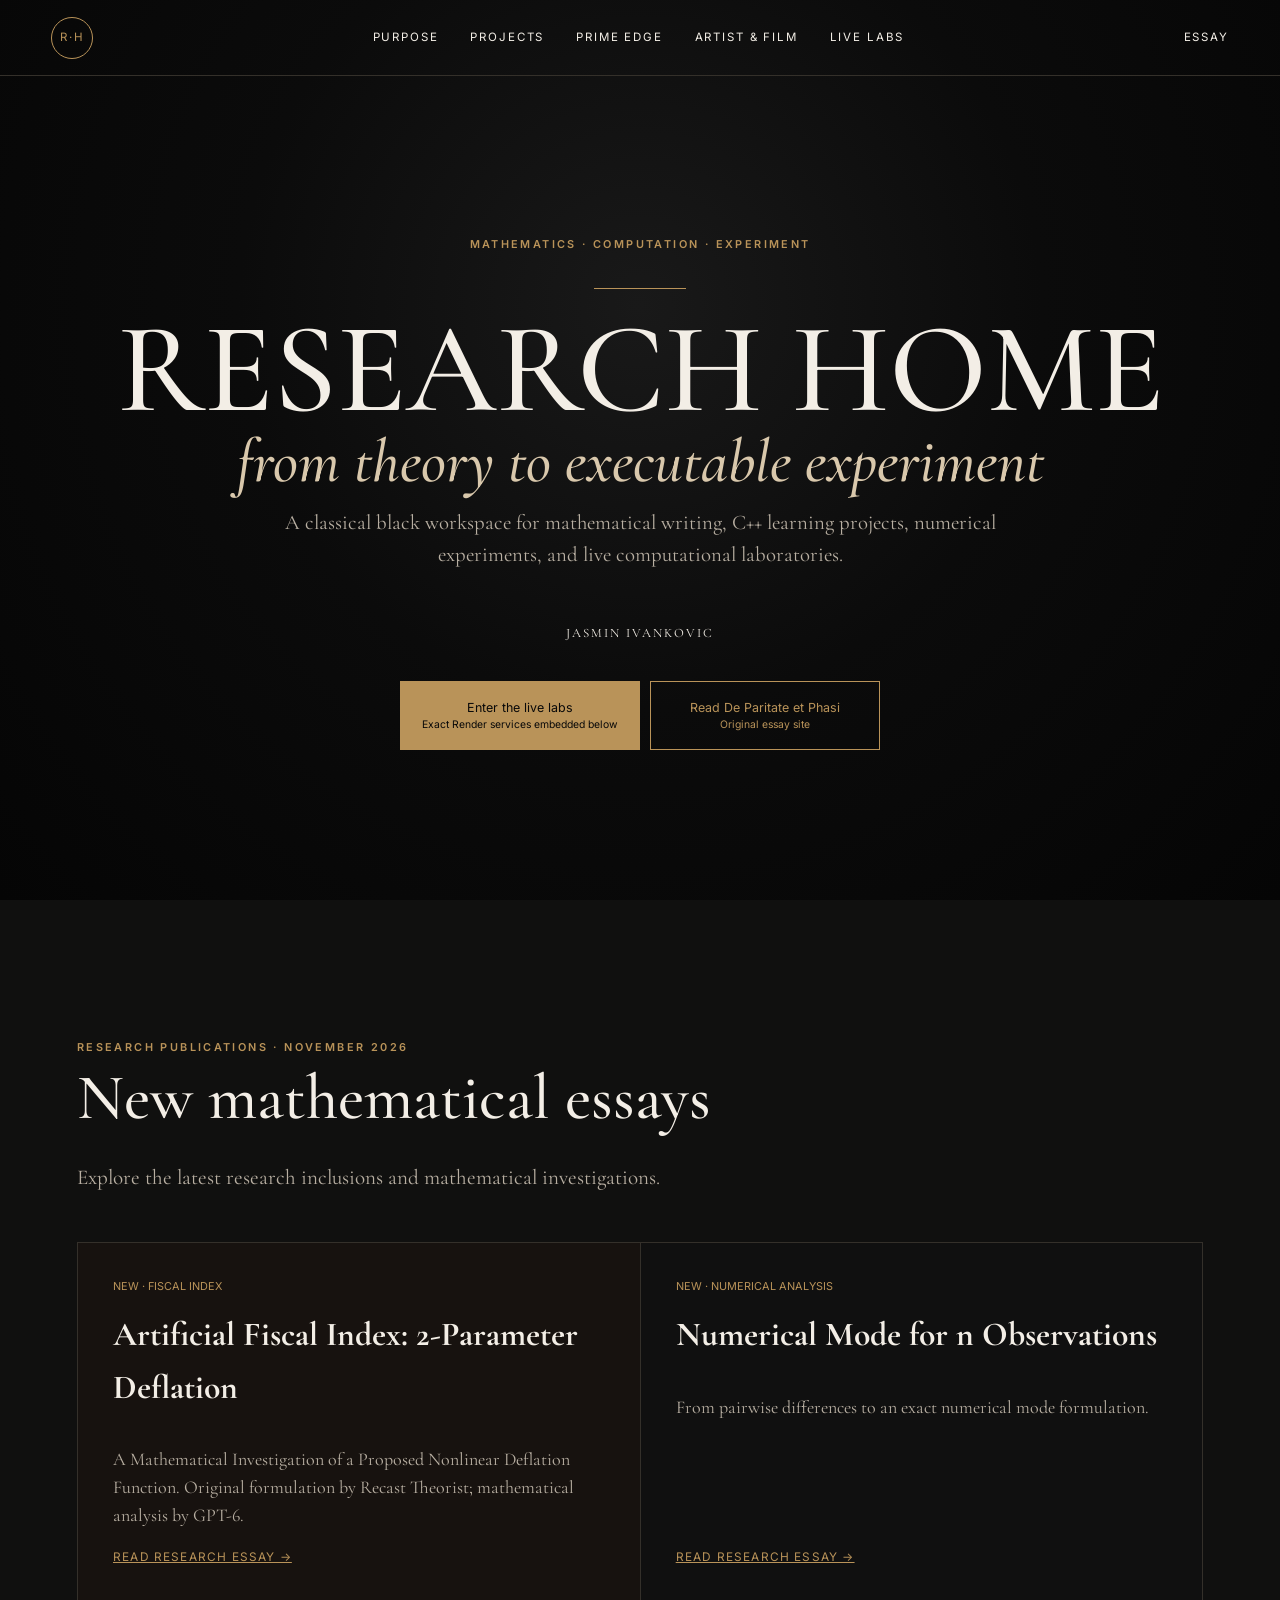
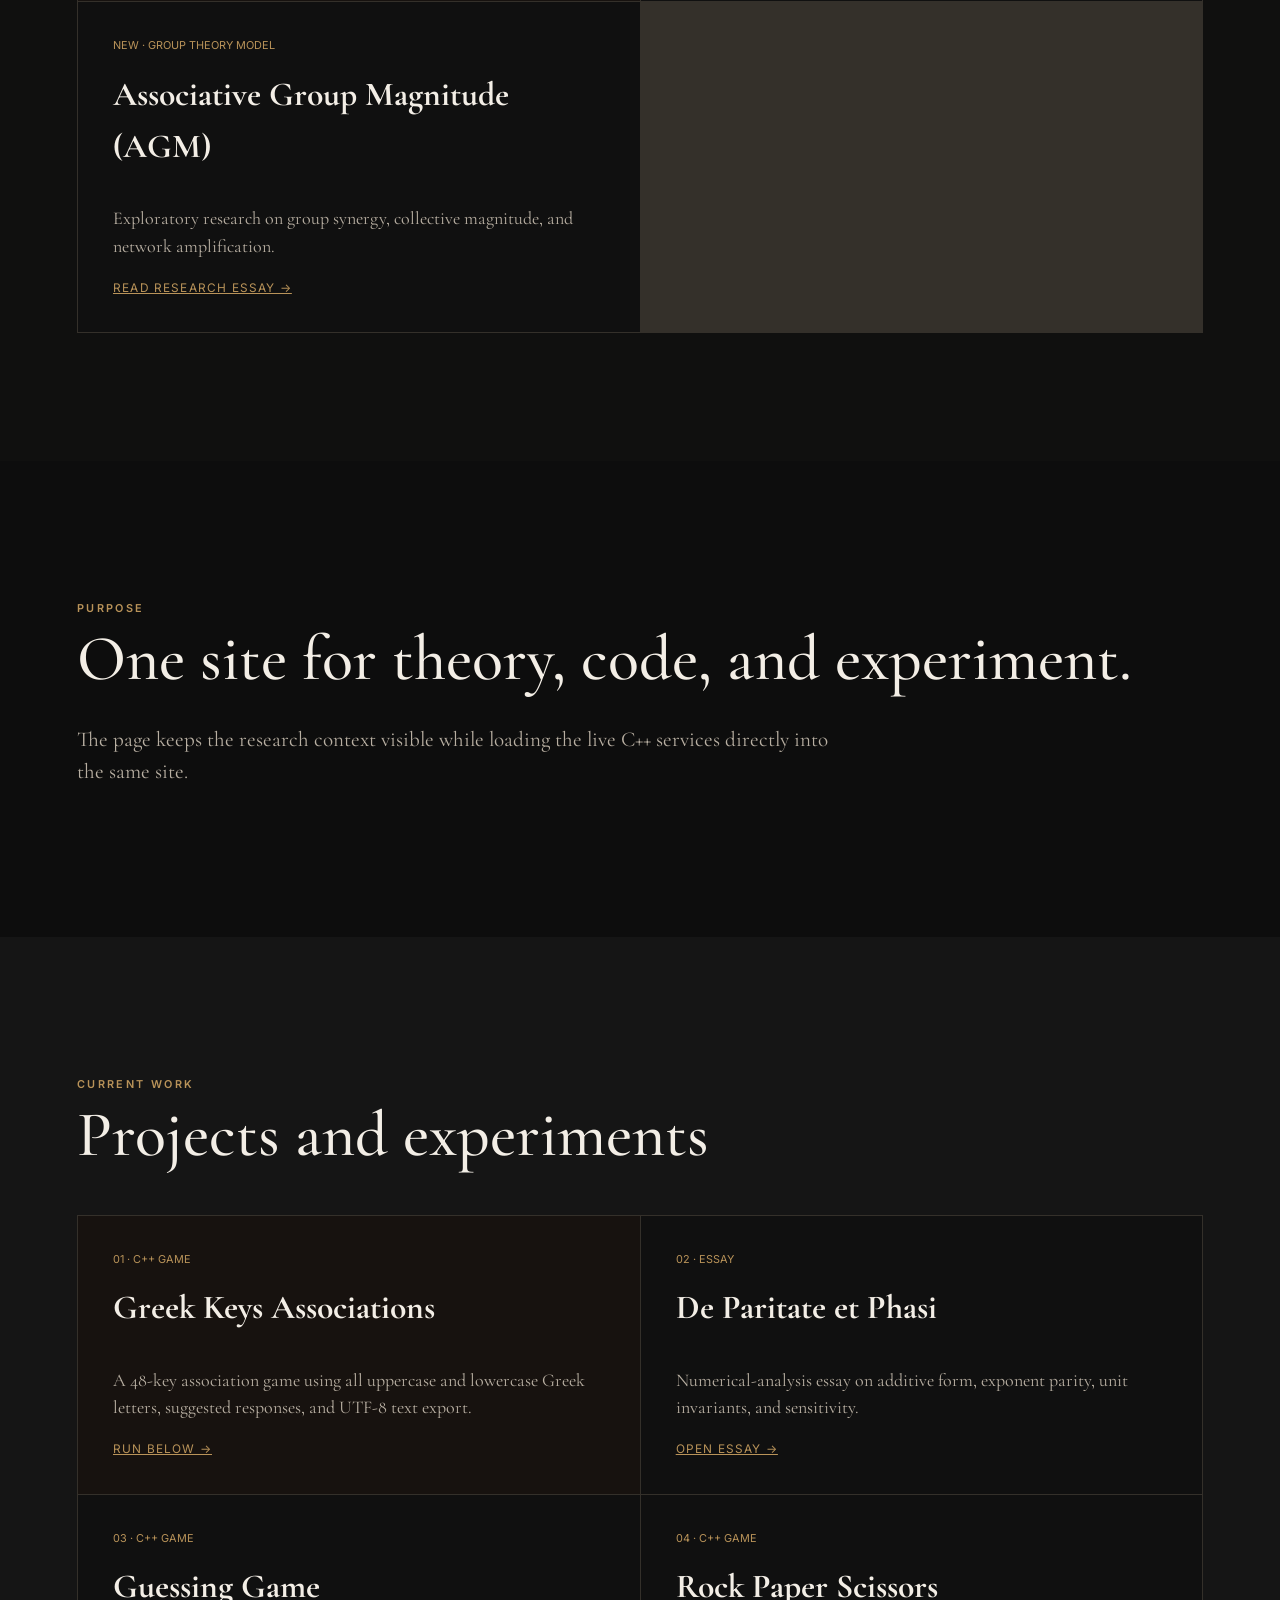
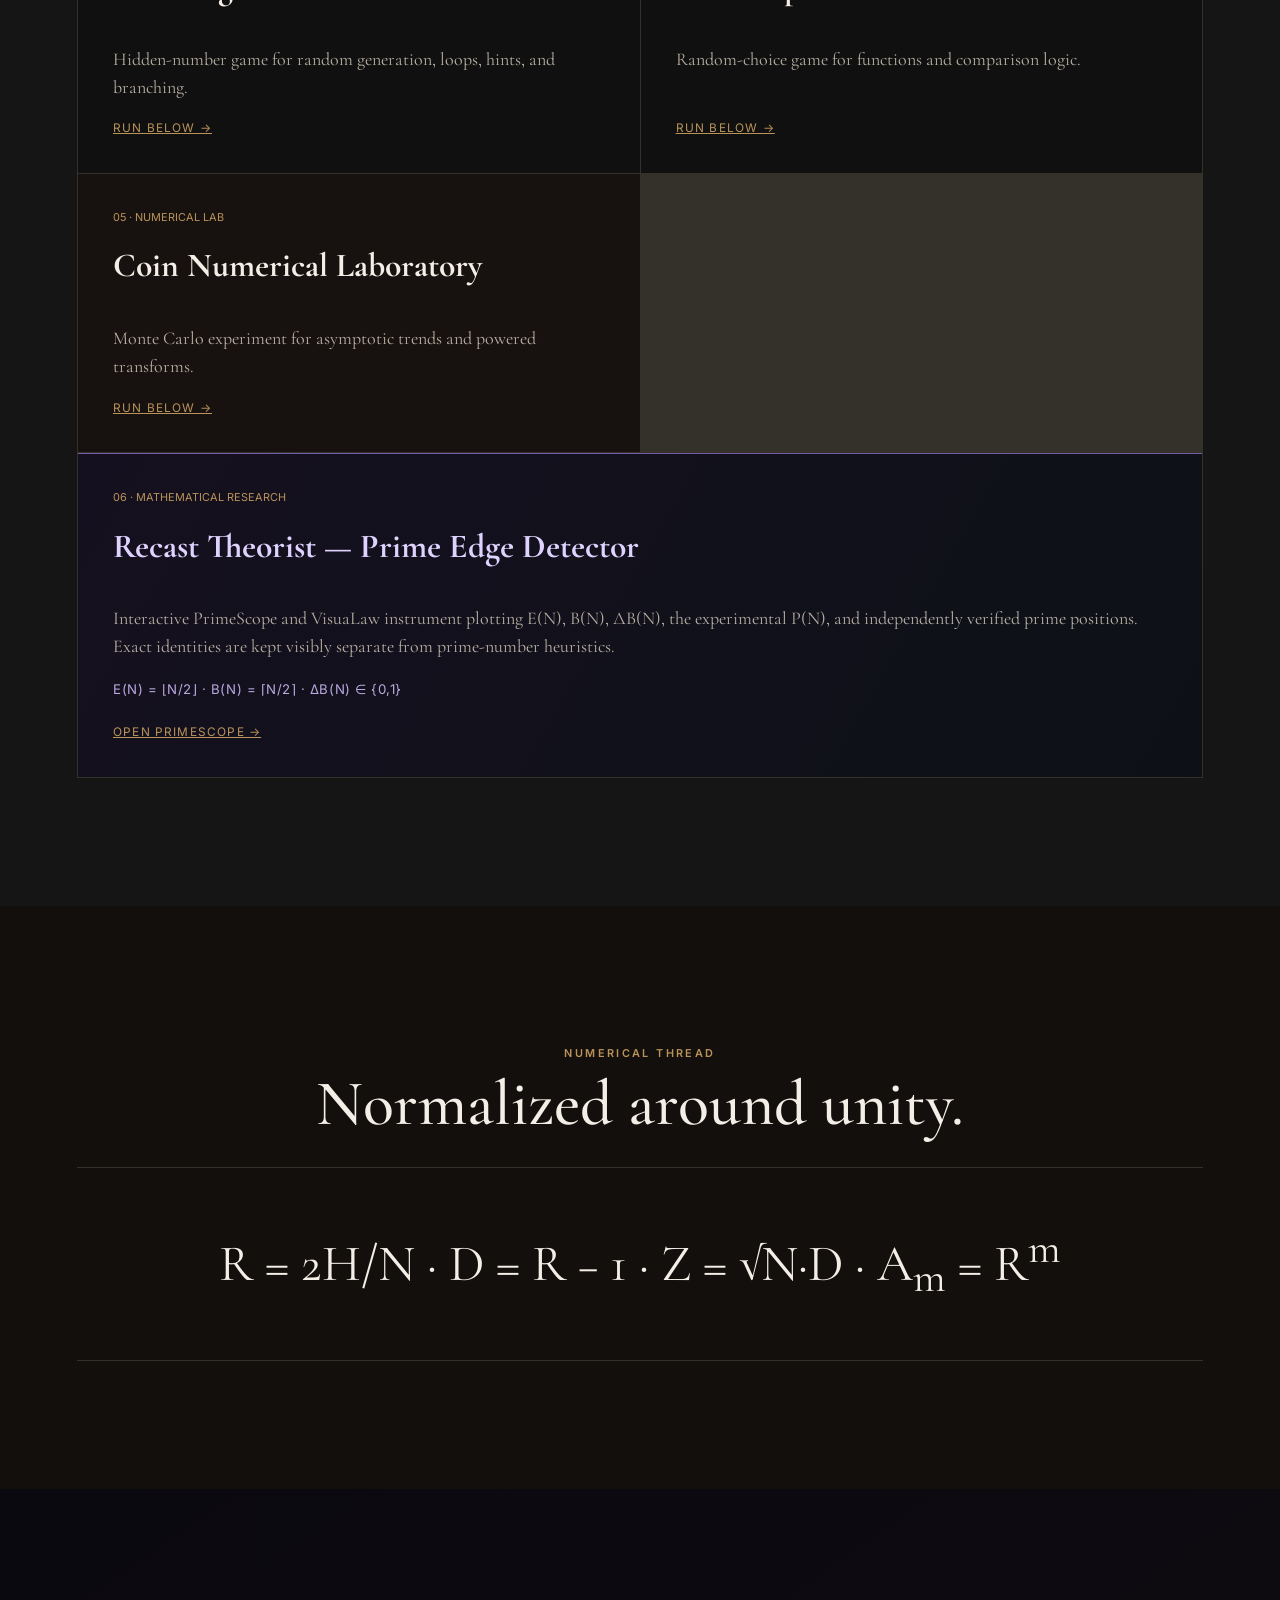
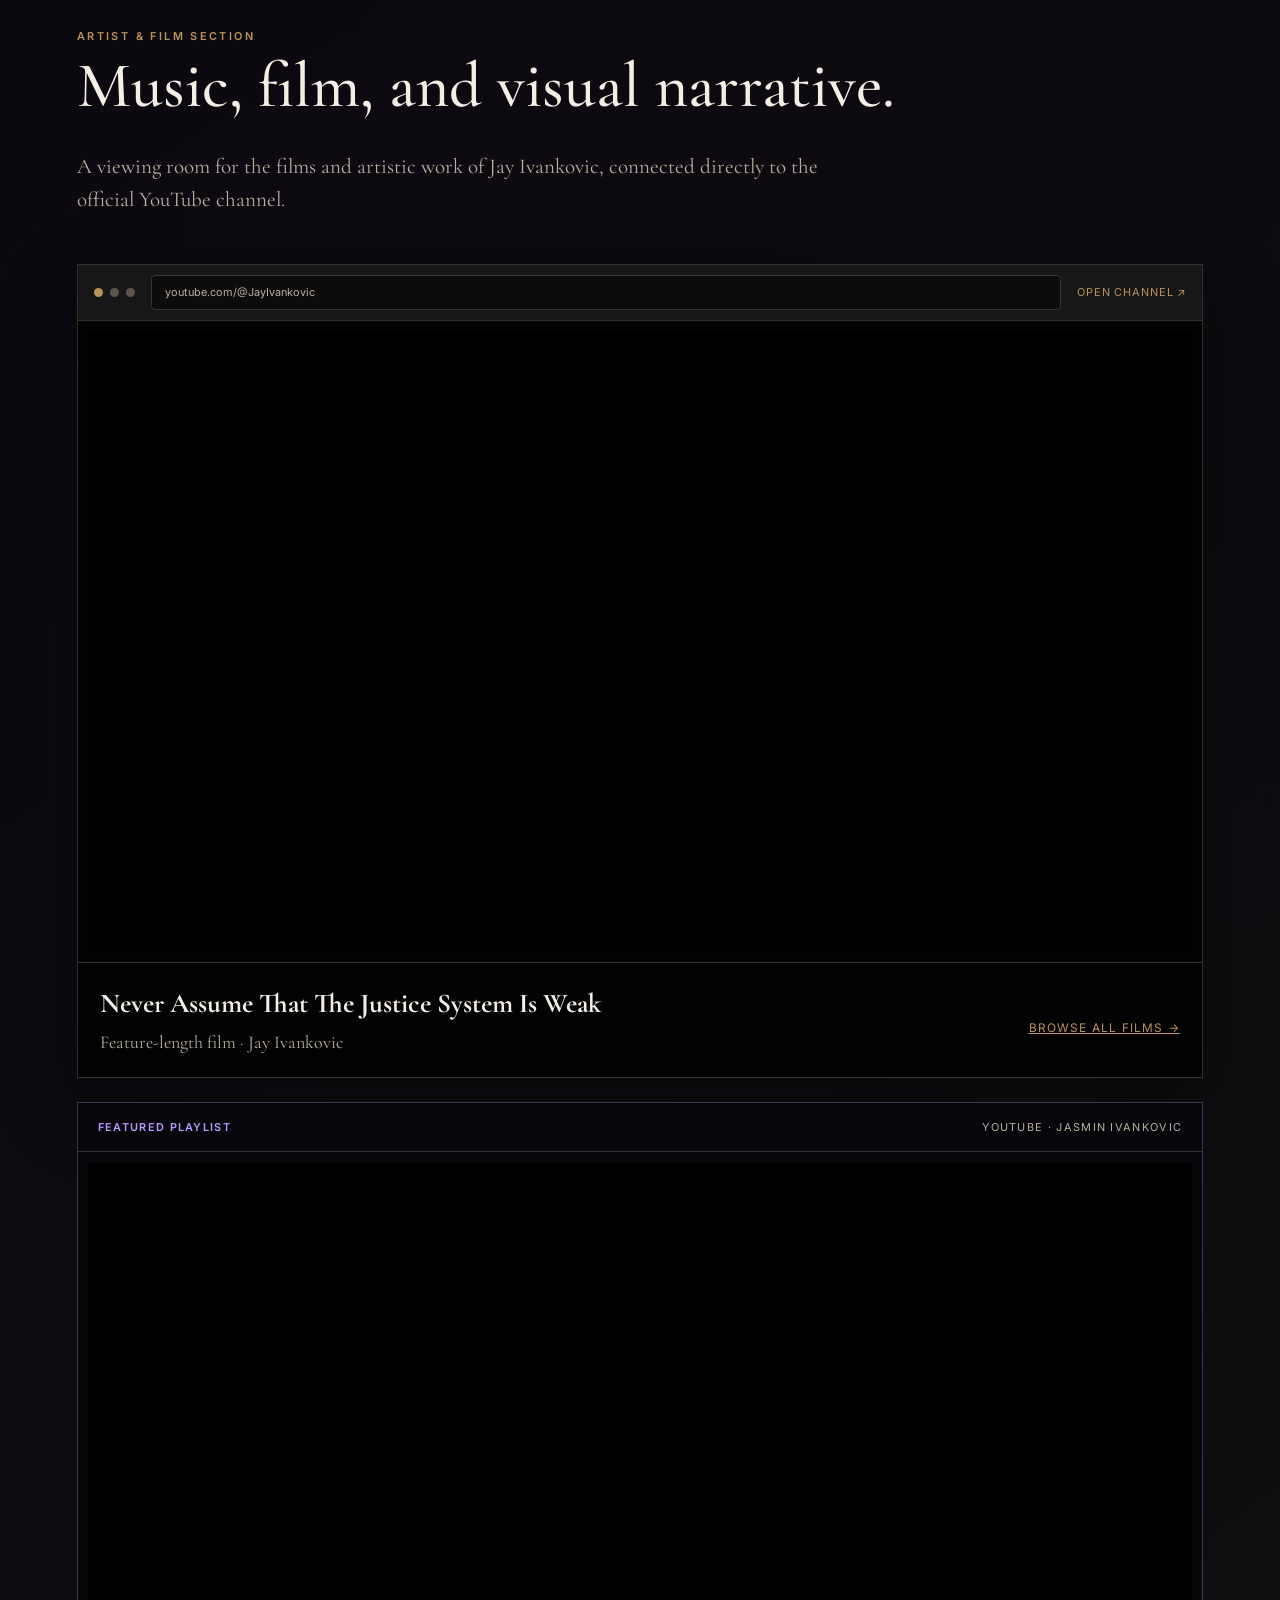
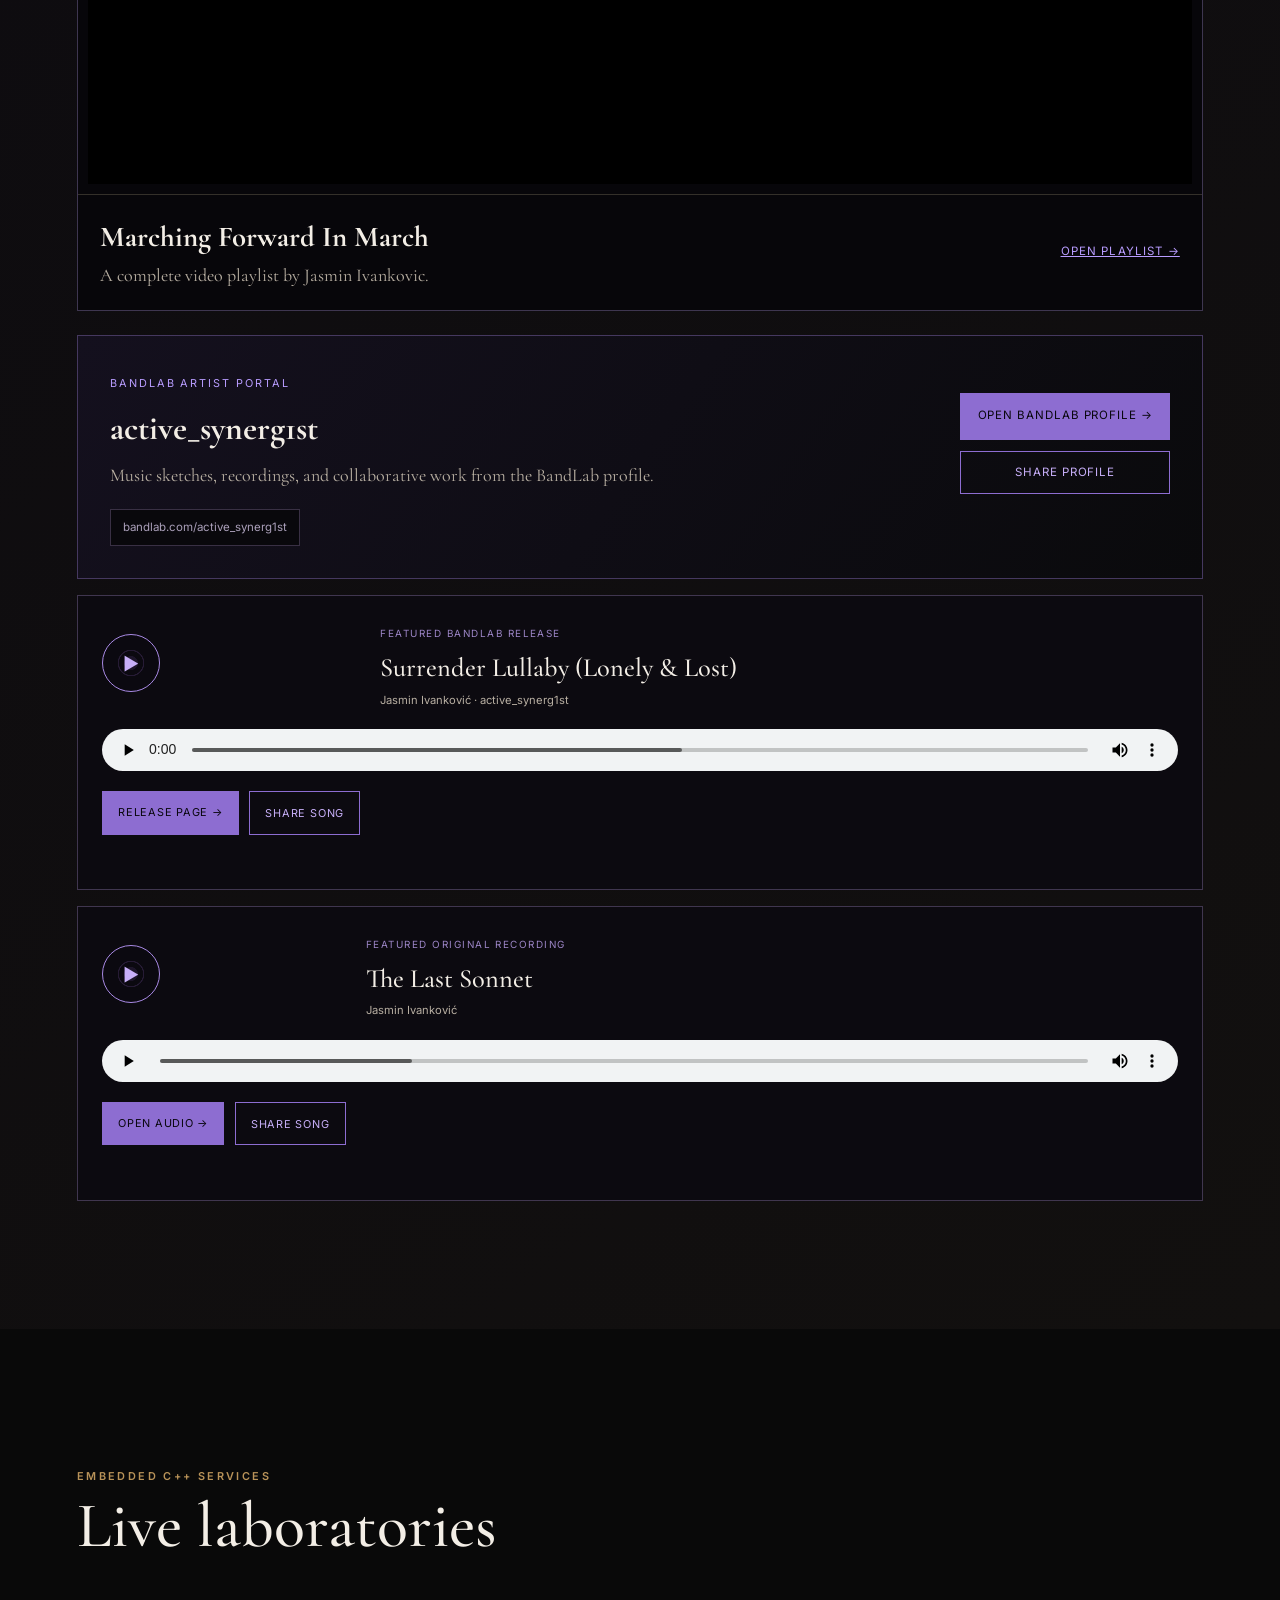
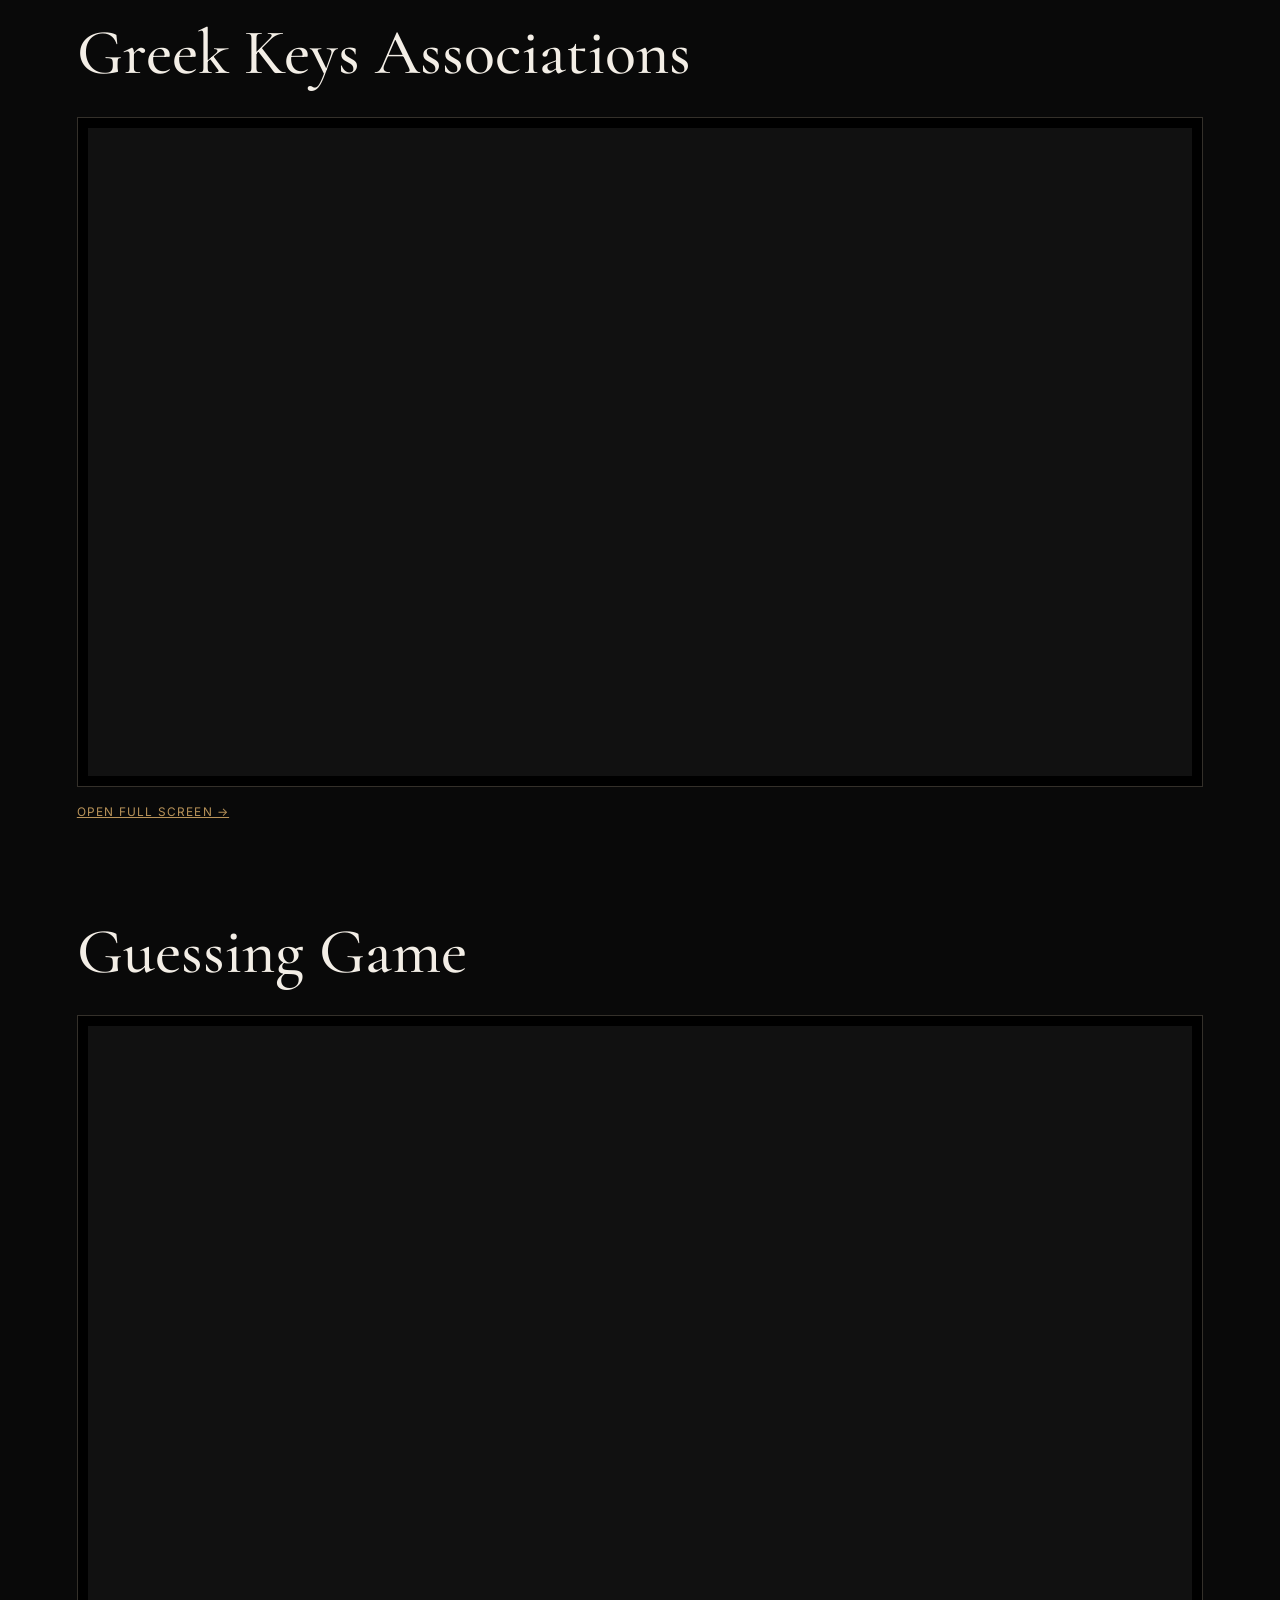
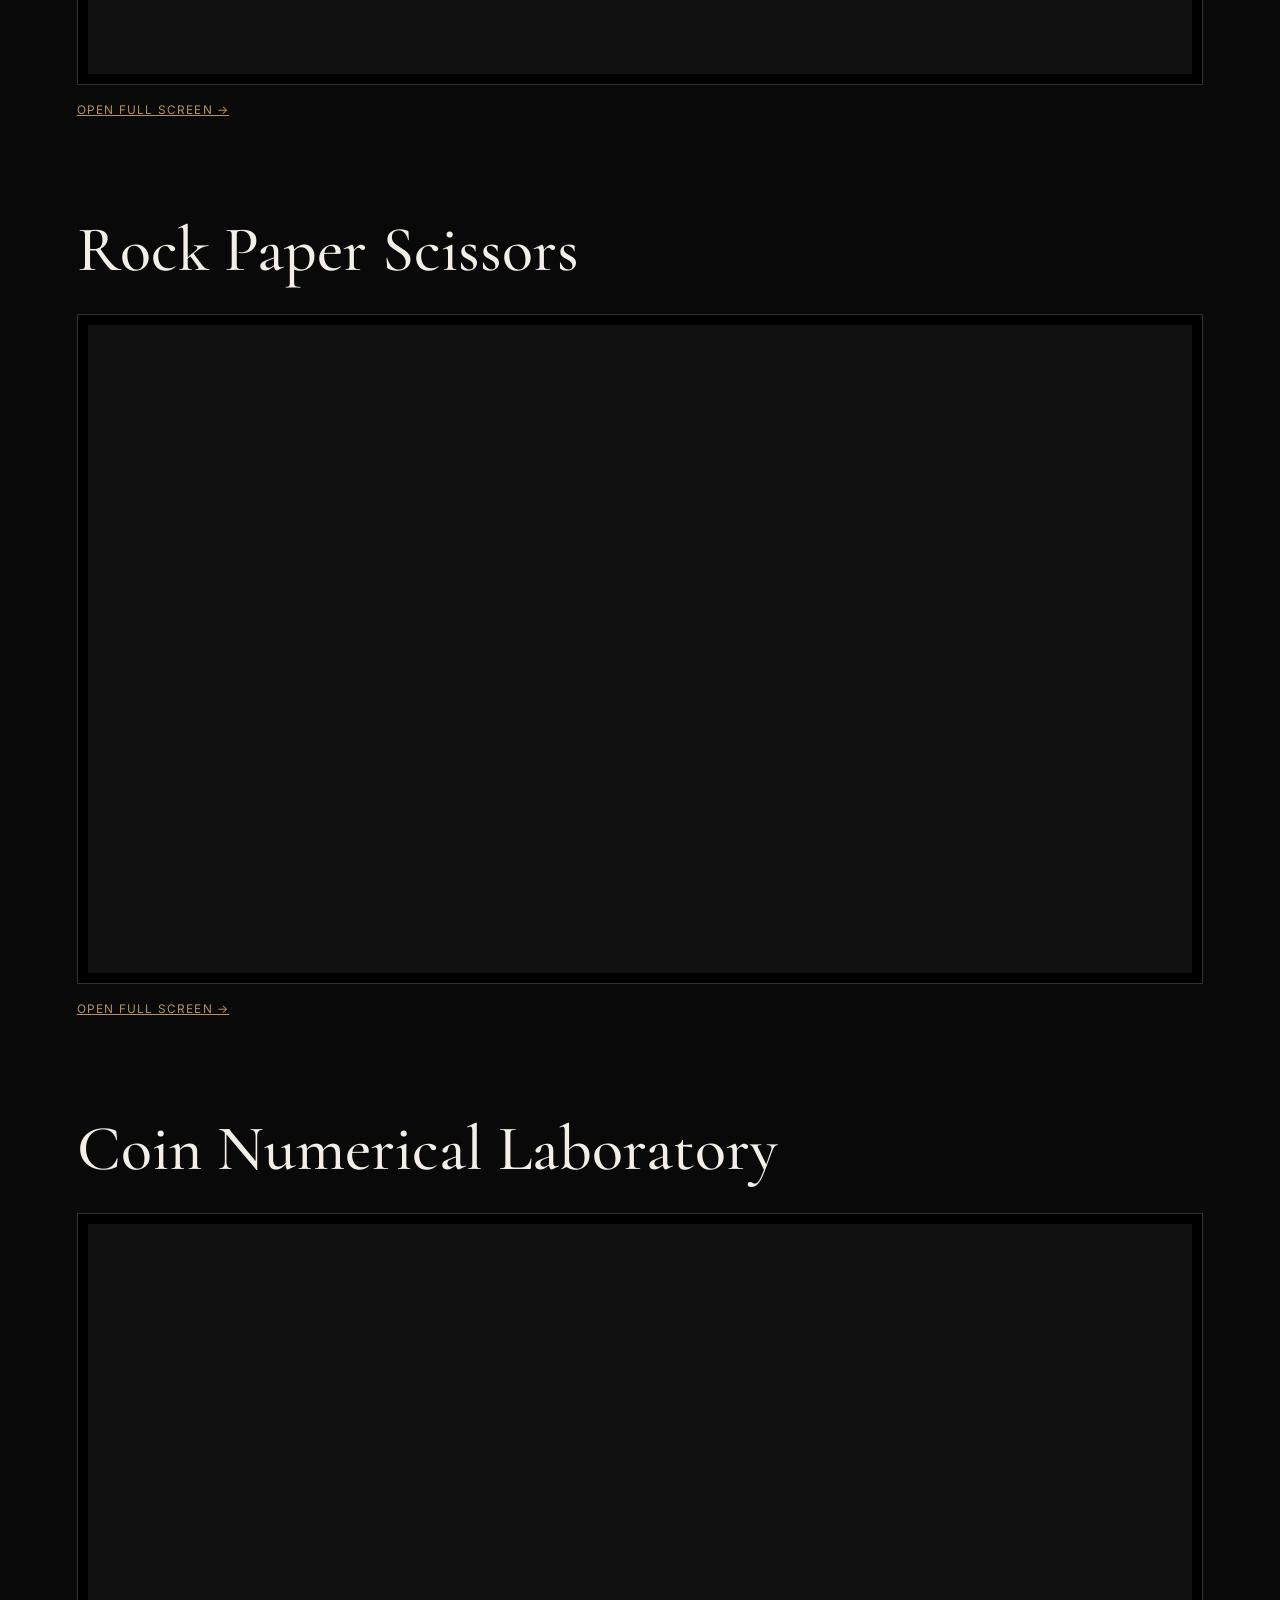
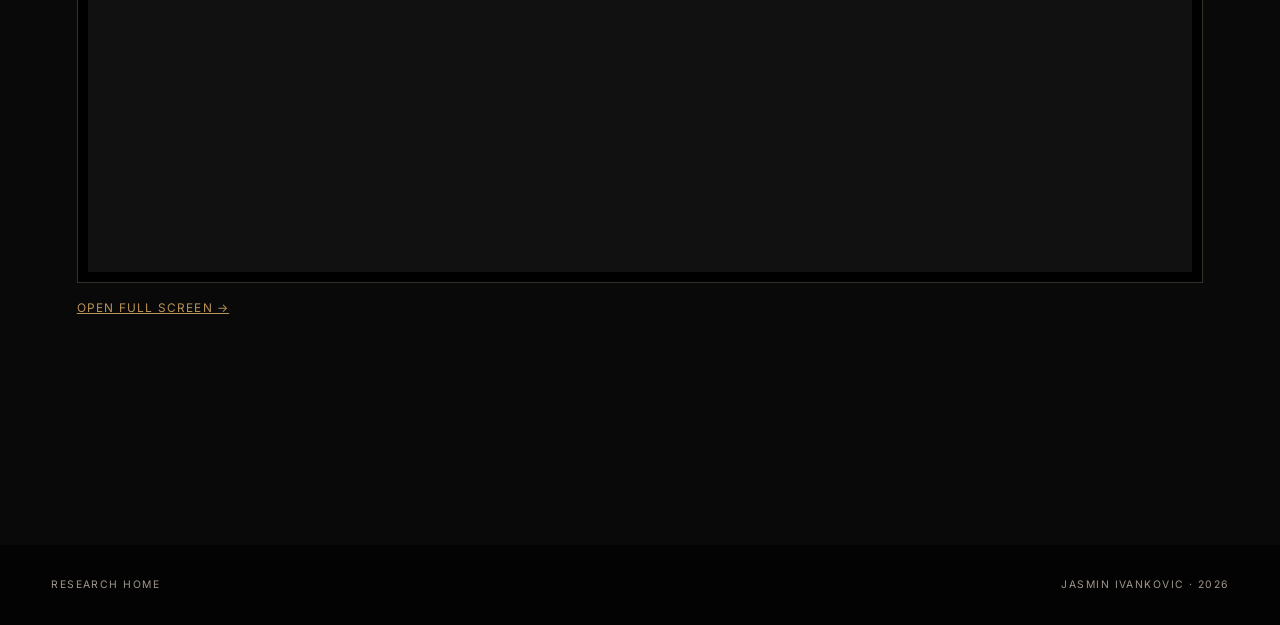
==== commit 00714c6f: "Feature three new research essays on Research Home" ====
--- a/home/index.html
+++ b/home/index.html
@@ -1 +1 @@
-<!doctype html><html lang="en"><head><meta charset="utf-8"/><meta name="viewport" content="width=device-width,initial-scale=1,viewport-fit=cover"/><meta name="theme-color" content="#070707"/><meta name="description" content="Research Home — mathematics, C++ experiments, and numerical analysis by Jasmin Ivankovic."/><title>Research Home · Jasmin Ivankovic</title><style>@import url('https://fonts.googleapis.com/css2?family=Cormorant+Garamond:ital,wght@0,400;0,500;0,600;1,400;1,500&family=Inter:wght@400;500;600&display=swap');:root{--black:#070707;--black2:#0d0d0d;--black3:#151515;--ink:#f3eee6;--muted:#b8afa2;--gold:#b99359;--line:#34302a;--serif:'Cormorant Garamond',Georgia,serif;--sans:Inter,Arial,sans-serif}*{box-sizing:border-box}html{scroll-behavior:smooth}body{margin:0;overflow-x:hidden;background:var(--black);color:var(--ink);font-family:var(--serif);font-size:18px;line-height:1.55}a{color:inherit}.masthead{height:76px;display:flex;align-items:center;justify-content:space-between;padding:0 4vw;border-bottom:1px solid var(--line);position:absolute;top:0;width:100%;z-index:5;font-family:var(--sans);font-size:.72rem;text-transform:uppercase;letter-spacing:.16em}.masthead nav{display:flex;gap:2rem}.masthead nav a{text-decoration:none}.seal{display:grid;place-items:center;width:42px;height:42px;border:1px solid var(--gold);border-radius:50%;text-decoration:none;color:var(--gold)}.hero{min-height:100svh;padding:9rem 7vw 4rem;display:flex;flex-direction:column;align-items:center;text-align:center;justify-content:center;background:radial-gradient(circle at 50% 34%,#191919 0,#0b0b0b 46%,#050505 100%)}.eyebrow{font-family:var(--sans);text-transform:uppercase;letter-spacing:.22em;font-size:.68rem;color:var(--gold);font-weight:600}.rule{width:92px;border-top:1px solid var(--gold);margin:1.5rem 0 2rem}.hero h1{font-size:clamp(4.2rem,10vw,9rem);font-weight:500;line-height:.76;margin:0;text-transform:uppercase}.hero h1 span{display:block;font-size:.48em;font-style:italic;text-transform:none;color:#d9c8ac;margin-top:.35em}.subtitle{font-size:1.3rem;max-width:760px;color:var(--muted)}.author{text-transform:uppercase;letter-spacing:.16em;font-size:.8rem;margin:2rem}.button{min-width:230px;padding:1rem 1.3rem;text-decoration:none;border:1px solid var(--gold);display:inline-flex;flex-direction:column;font-family:var(--sans);font-size:.78rem;margin:.3rem}.button.primary{background:var(--gold);color:#090909}.button.secondary{color:var(--gold)}.section{padding:8rem max(6vw,calc((100vw - 1200px)/2))}.section h2{font-weight:500;font-size:clamp(2.7rem,5vw,4.8rem);line-height:.98;margin:.5rem 0 2rem}.lead{font-size:1.32rem;max-width:760px;color:var(--muted)}.intro{background:var(--black2)}.projects{background:var(--black3)}.project-grid{display:grid;grid-template-columns:repeat(2,1fr);gap:1px;background:var(--line);border:1px solid var(--line);margin-top:3rem}.card{background:#101010;padding:2.2rem;min-height:250px;display:flex;flex-direction:column}.card.featured{background:#17120f}.card.research{grid-column:1/-1;min-height:290px;background:linear-gradient(120deg,#15101f,#0d1117);border-top:1px solid #745da6}.card.research h3{color:#dfd2ff}.card.research .mini-formula{font-family:var(--sans);font-size:.83rem;letter-spacing:.04em;color:#b9a8e0;margin:0 0 1.5rem}.card .num{font-family:var(--sans);font-size:.68rem;color:var(--gold)}.card h3{font-size:2.1rem;margin:.9rem 0}.card p{color:var(--muted);flex:1}.card a,.fallback{font-family:var(--sans);font-size:.74rem;text-transform:uppercase;letter-spacing:.1em;color:var(--gold)}.formula-band{background:#130f0d;text-align:center}.formula{font-size:clamp(2rem,4vw,4rem);padding:3rem 1rem;border-top:1px solid var(--line);border-bottom:1px solid var(--line)}.artist-section{background:linear-gradient(145deg,#0b0910,#12100f)}.media-browser{margin-top:3rem;border:1px solid var(--line);background:#020202;box-shadow:0 24px 70px rgba(0,0,0,.36)}.browser-bar{min-height:54px;display:grid;grid-template-columns:auto 1fr auto;gap:1rem;align-items:center;padding:.65rem 1rem;border-bottom:1px solid var(--line);background:#171717;font-family:var(--sans);font-size:.68rem}.browser-dots{display:flex;gap:7px}.browser-dots i{display:block;width:9px;height:9px;border-radius:50%;background:#5b554d}.browser-dots i:first-child{background:#b99359}.browser-address{padding:.5rem .8rem;border:1px solid #39342e;border-radius:4px;color:#b8afa2;background:#0c0c0c}.browser-bar a{text-decoration:none;color:var(--gold);text-transform:uppercase;letter-spacing:.08em}.film-frame{padding:10px}.film-frame iframe{display:block;width:100%;height:auto;aspect-ratio:16/9;background:#000}.film-caption{display:flex;justify-content:space-between;gap:2rem;align-items:center;padding:1.25rem 1.4rem;border-top:1px solid var(--line)}.film-caption h3{font-size:1.7rem;margin:0}.film-caption p{margin:.2rem 0 0;color:var(--muted)}.playlist-browser{margin-top:1.5rem;border:1px solid #3e3650;background:#07060a}.playlist-head{display:flex;justify-content:space-between;gap:1rem;align-items:center;padding:1rem 1.25rem;border-bottom:1px solid var(--line);font-family:var(--sans);font-size:.68rem;text-transform:uppercase;letter-spacing:.12em;color:#b8afa2}.playlist-head strong{color:#b89cff;font-weight:600}.playlist-caption{display:flex;justify-content:space-between;gap:2rem;align-items:center;padding:1.25rem 1.4rem;border-top:1px solid var(--line)}.playlist-caption h3{font-size:1.8rem;margin:0}.playlist-caption p{margin:.15rem 0 0;color:var(--muted)}.playlist-caption a{font-family:var(--sans);font-size:.72rem;text-transform:uppercase;letter-spacing:.1em;color:#b89cff}.bandlab-plugin{margin-top:1.5rem;padding:2rem;border:1px solid #45385f;background:linear-gradient(125deg,#14101e,#0a0a0c);display:grid;grid-template-columns:1fr auto;gap:2rem;align-items:center}.bandlab-label{font-family:var(--sans);font-size:.68rem;letter-spacing:.18em;text-transform:uppercase;color:#b89cff}.bandlab-plugin h3{font-size:2.1rem;margin:.45rem 0}.bandlab-plugin p{color:var(--muted);margin:.2rem 0 1.2rem}.bandlab-url{display:inline-block;max-width:100%;overflow-wrap:anywhere;font-family:var(--sans);font-size:.72rem;color:#aa9fb9;padding:.55rem .75rem;border:1px solid #393044;background:#09080c}.bandlab-actions{display:flex;flex-direction:column;gap:.7rem;min-width:210px}.bandlab-actions a,.bandlab-actions button{padding:.85rem 1rem;border:1px solid #8d6dd1;background:transparent;color:#c7aff8;font-family:var(--sans);font-size:.72rem;text-transform:uppercase;letter-spacing:.08em;text-align:center;text-decoration:none;cursor:pointer}.bandlab-actions a{background:#8d6dd1;color:#09070e}.bandlab-actions button:hover{background:#1f172d}.bandlab-status{min-height:1rem;text-align:center;color:#9b91a8;font-family:var(--sans);font-size:.65rem}.song-card{margin-top:1rem;padding:1.35rem 1.5rem;border:1px solid #40364f;background:#0c0a10;display:grid;grid-template-columns:auto 1fr auto;gap:1.25rem;align-items:center}.song-disc{display:grid;place-items:center;width:58px;height:58px;border-radius:50%;border:1px solid #a889e4;color:#c7aff8;font-family:var(--sans);font-size:1.1rem;background:radial-gradient(circle,#1d152a 0 17%,#0b0910 18% 30%,#261b35 31% 33%,#0b0910 34%)}.song-meta span{font-family:var(--sans);font-size:.62rem;letter-spacing:.15em;color:#9c85c6;text-transform:uppercase}.song-meta h4{font-size:1.65rem;font-weight:500;margin:.15rem 0}.song-meta p{font-family:var(--sans);font-size:.7rem;color:var(--muted);margin:0}.song-actions{display:flex;gap:.65rem}.song-actions a,.song-actions button{padding:.78rem .95rem;border:1px solid #8d6dd1;background:transparent;color:#c7aff8;font-family:var(--sans);font-size:.68rem;text-transform:uppercase;letter-spacing:.07em;text-decoration:none;cursor:pointer}.song-actions a{background:#8d6dd1;color:#09070e}.song-actions button:hover{background:#1f172d}.song-share-status{grid-column:1/-1;min-height:.8rem;color:#9b91a8;font-family:var(--sans);font-size:.63rem;text-align:right}.song-player{grid-column:1/-1;width:100%;min-width:0;height:42px;accent-color:#8d6dd1}.film-caption p{margin:.2rem 0 0;color:var(--muted)}.lab-section{background:#090909}.lab{margin:4rem 0 6rem}.lab-head p{color:var(--muted)}.frame-shell{overflow:hidden;border:1px solid var(--line);background:#000;padding:10px}iframe{display:block;width:100%;max-width:100%;height:clamp(520px,72svh,650px);border:0;background:#111}button,a{touch-action:manipulation}.fallback{display:inline-block;margin-top:1rem}.footer{display:flex;justify-content:space-between;padding:2rem 4vw;background:#030303;color:#9f978c;font-family:var(--sans);font-size:.65rem;text-transform:uppercase;letter-spacing:.14em}@media(max-width:800px){.masthead{height:64px;padding:0 1.2rem}.masthead nav{display:none}.film-caption,.playlist-caption{align-items:flex-start;flex-direction:column}.browser-address{display:none}.browser-bar{grid-template-columns:auto 1fr}.bandlab-plugin{grid-template-columns:1fr;padding:1.4rem}.bandlab-actions{min-width:0}.bandlab-actions a,.bandlab-actions button{min-height:44px}.song-card{grid-template-columns:auto 1fr;padding:1.1rem}.song-actions{grid-column:1/-1;flex-direction:column}.song-actions a,.song-actions button{display:flex;width:100%;min-height:44px;align-items:center;justify-content:center}.song-share-status{text-align:left}.card.research{grid-column:auto}.project-grid{grid-template-columns:1fr}iframe{height:min(68svh,580px);min-height:480px}.film-frame iframe{height:auto;min-height:0}.section{padding:5rem 1.2rem}.hero{padding-left:1.2rem;padding-right:1.2rem}.hero h1{font-size:clamp(3rem,16vw,3.8rem)}.button{width:100%;margin:.4rem 0}.footer{flex-direction:column;gap:.65rem;align-items:flex-start}}@media(max-width:480px){body{font-size:17px}.song-disc{width:48px;height:48px}.song-meta h4{font-size:1.35rem}.browser-bar{padding:.6rem .75rem}.film-frame,.frame-shell{padding:4px}iframe{height:68svh;min-height:430px}.film-frame iframe{height:auto;min-height:0}}@media(prefers-reduced-motion:reduce){html{scroll-behavior:auto}}</style></head><body><header class="masthead"><a class="seal" href="#top">R·H</a><nav><a href="#purpose">Purpose</a><a href="#projects">Projects</a><a href="#prime-edge">Prime Edge</a><a href="#artist-film">Artist & Film</a><a href="#labs">Live Labs</a></nav><a href="../" style="text-decoration:none">Essay</a></header><main><section class="hero" id="top"><p class="eyebrow">Mathematics · Computation · Experiment</p><div class="rule"></div><h1>Research Home<span>from theory to executable experiment</span></h1><p class="subtitle">A classical black workspace for mathematical writing, C++ learning projects, numerical experiments, and live computational laboratories.</p><p class="author">Jasmin Ivankovic</p><div><a class="button primary" href="#labs">Enter the live labs<small>Exact Render services embedded below</small></a><a class="button secondary" href="../">Read De Paritate et Phasi<small>Original essay site</small></a></div></section><section class="intro section" id="purpose"><p class="eyebrow">Purpose</p><h2>One site for theory, code, and experiment.</h2><p class="lead">The page keeps the research context visible while loading the live C++ services directly into the same site.</p></section><section class="projects section" id="projects"><p class="eyebrow">Current work</p><h2>Projects and experiments</h2><div class="project-grid"><article class="card featured"><span class="num">01 · C++ GAME</span><h3>Greek Keys Associations</h3><p>A 48-key association game using all uppercase and lowercase Greek letters, suggested responses, and UTF-8 text export.</p><a href="#greek">Run below →</a></article><article class="card"><span class="num">02 · ESSAY</span><h3>De Paritate et Phasi</h3><p>Numerical-analysis essay on additive form, exponent parity, unit invariants, and sensitivity.</p><a href="../">Open essay →</a></article><article class="card"><span class="num">03 · C++ GAME</span><h3>Guessing Game</h3><p>Hidden-number game for random generation, loops, hints, and branching.</p><a href="#guess">Run below →</a></article><article class="card"><span class="num">04 · C++ GAME</span><h3>Rock Paper Scissors</h3><p>Random-choice game for functions and comparison logic.</p><a href="#rps">Run below →</a></article><article class="card featured"><span class="num">05 · NUMERICAL LAB</span><h3>Coin Numerical Laboratory</h3><p>Monte Carlo experiment for asymptotic trends and powered transforms.</p><a href="#coin">Run below →</a></article><article class="card research" id="prime-edge"><span class="num">06 · MATHEMATICAL RESEARCH</span><h3>Recast Theorist — Prime Edge Detector</h3><p>Interactive PrimeScope and VisuaLaw instrument plotting E(N), B(N), ΔB(N), the experimental P(N), and independently verified prime positions. Exact identities are kept visibly separate from prime-number heuristics.</p><div class="mini-formula">E(N) = ⌊N/2⌋ · B(N) = ⌈N/2⌉ · ΔB(N) ∈ {0,1}</div><a href="https://recast-theorist-prime-edge.recast.chatgpt.site" target="_blank" rel="noopener noreferrer">Open PrimeScope →</a></article></div></section><section class="formula-band section"><p class="eyebrow">Numerical thread</p><h2>Normalized around unity.</h2><div class="formula">R = 2H/N · D = R − 1 · Z = √N·D · A<sub>m</sub> = R<sup>m</sup></div></section><section class="artist-section section" id="artist-film"><p class="eyebrow">Artist &amp; Film Section</p><h2>Music, film, and visual narrative.</h2><p class="lead">A viewing room for the films and artistic work of Jay Ivankovic, connected directly to the official YouTube channel.</p><div class="media-browser"><div class="browser-bar"><span class="browser-dots" aria-hidden="true"><i></i><i></i><i></i></span><span class="browser-address">youtube.com/@JayIvankovic</span><a href="https://www.youtube.com/@JayIvankovic" target="_blank" rel="noopener noreferrer">Open channel ↗</a></div><div class="film-frame"><iframe src="https://www.youtube-nocookie.com/embed/U53ArMr8rts" title="Never Assume That The Justice System Is Weak — a film by Jay Ivankovic" loading="lazy" allow="accelerometer; autoplay; clipboard-write; encrypted-media; gyroscope; picture-in-picture; web-share" referrerpolicy="strict-origin-when-cross-origin" allowfullscreen></iframe></div><div class="film-caption"><div><h3>Never Assume That The Justice System Is Weak</h3><p>Feature-length film · Jay Ivankovic</p></div><a class="fallback" href="https://www.youtube.com/@JayIvankovic" target="_blank" rel="noopener noreferrer">Browse all films →</a></div></div><div class="playlist-browser"><div class="playlist-head"><strong>Featured playlist</strong><span>YouTube · Jasmin Ivankovic</span></div><div class="film-frame"><iframe src="https://www.youtube-nocookie.com/embed/videoseries?list=PLXXGQSpcMKnpYfIi-GoFz84Wsf4bWyVsV" title="Marching Forward In March playlist by Jasmin Ivankovic" loading="lazy" allow="accelerometer; autoplay; clipboard-write; encrypted-media; gyroscope; picture-in-picture; web-share" referrerpolicy="strict-origin-when-cross-origin" allowfullscreen></iframe></div><div class="playlist-caption"><div><h3>Marching Forward In March</h3><p>A complete video playlist by Jasmin Ivankovic.</p></div><a href="https://www.youtube.com/playlist?list=PLXXGQSpcMKnpYfIi-GoFz84Wsf4bWyVsV" target="_blank" rel="noopener noreferrer">Open playlist →</a></div></div><div class="bandlab-plugin"><div><span class="bandlab-label">BandLab Artist Portal</span><h3>active_synerg1st</h3><p>Music sketches, recordings, and collaborative work from the BandLab profile.</p><span class="bandlab-url">bandlab.com/active_synerg1st</span></div><div class="bandlab-actions"><a href="https://www.bandlab.com/active_synerg1st" target="_blank" rel="noopener noreferrer">Open BandLab profile →</a><button type="button" id="share-bandlab">Share profile</button><span class="bandlab-status" id="share-bandlab-status" aria-live="polite"></span></div></div><div class="song-card"><span class="song-disc" aria-hidden="true">▶</span><div class="song-meta"><span>Featured BandLab release</span><h4>Surrender Lullaby (Lonely &amp; Lost)</h4><p>Jasmin Ivanković · active_synerg1st</p></div><audio class="song-player" controls preload="metadata" aria-label="Play Surrender Lullaby (Lonely &amp; Lost)" src="audio/surrender-lullaby-lonely-and-lost.mp3">Your browser does not support embedded audio. <a href="audio/surrender-lullaby-lonely-and-lost.mp3">Open the recording</a>.</audio><div class="song-actions"><a href="https://bnd.link/active_synerg1st/surrender-lullaby-lonely-lost-42bae9d8" target="_blank" rel="noopener noreferrer">Release page →</a><button type="button" id="share-song">Share song</button></div><span class="song-share-status" id="share-song-status" aria-live="polite"></span></div><div class="song-card"><span class="song-disc" aria-hidden="true">▶</span><div class="song-meta"><span>Featured original recording</span><h4>The Last Sonnet</h4><p>Jasmin Ivanković</p></div><audio class="song-player" controls preload="metadata" aria-label="Play The Last Sonnet" src="audio/the-last-sonnet.mp3">Your browser does not support embedded audio. <a href="audio/the-last-sonnet.mp3">Open the recording</a>.</audio><div class="song-actions"><a href="audio/the-last-sonnet.mp3" target="_blank" rel="noopener noreferrer">Open audio →</a><button type="button" id="share-sonnet">Share song</button></div><span class="song-share-status" id="share-sonnet-status" aria-live="polite"></span></div></section><section class="lab-section section" id="labs"><p class="eyebrow">Embedded C++ services</p><h2>Live laboratories</h2><div class="lab" id="greek"><h2>Greek Keys Associations</h2><div class="frame-shell"><iframe src="https://greek-keys-nfpo.onrender.com/" title="Greek Keys Associations" loading="lazy"></iframe></div><a class="fallback" href="https://greek-keys-nfpo.onrender.com/" target="_blank" rel="noopener noreferrer">Open full screen →</a></div><div class="lab" id="guess"><h2>Guessing Game</h2><div class="frame-shell"><iframe src="https://guessing-game-0smu.onrender.com/" title="Guessing Game" loading="lazy"></iframe></div><a class="fallback" href="https://guessing-game-0smu.onrender.com/" target="_blank" rel="noopener noreferrer">Open full screen →</a></div><div class="lab" id="rps"><h2>Rock Paper Scissors</h2><div class="frame-shell"><iframe src="https://rock-paper-scissors-qvug.onrender.com/" title="Rock Paper Scissors" loading="lazy"></iframe></div><a class="fallback" href="https://rock-paper-scissors-qvug.onrender.com/" target="_blank" rel="noopener noreferrer">Open full screen →</a></div><div class="lab" id="coin"><h2>Coin Numerical Laboratory</h2><div class="frame-shell"><iframe src="https://coin-numerical-lab-57m5.onrender.com/" title="Coin Numerical Laboratory" loading="lazy"></iframe></div><a class="fallback" href="https://coin-numerical-lab-57m5.onrender.com/" target="_blank" rel="noopener noreferrer">Open full screen →</a></div></section></main><footer class="footer"><span>Research Home</span><span>Jasmin Ivankovic · 2026</span></footer><script>(()=>{const url="https://www.bandlab.com/active_synerg1st";const button=document.getElementById("share-bandlab");const status=document.getElementById("share-bandlab-status");if(!button)return;button.addEventListener("click",async()=>{try{if(navigator.share){await navigator.share({title:"active_synerg1st on BandLab",text:"Listen to active_synerg1st on BandLab.",url});status.textContent="Share menu opened."}else if(navigator.clipboard){await navigator.clipboard.writeText(url);status.textContent="BandLab link copied."}else{const input=document.createElement("input");input.value=url;document.body.appendChild(input);input.select();document.execCommand("copy");input.remove();status.textContent="BandLab link copied."}}catch(error){if(error&&error.name==="AbortError"){status.textContent=""}else{status.textContent="Open the profile to copy its link."}}})})();</script><script>(()=>{const url="https://bnd.link/active_synerg1st/surrender-lullaby-lonely-lost-42bae9d8";const button=document.getElementById("share-song");const status=document.getElementById("share-song-status");if(!button)return;button.addEventListener("click",async()=>{try{if(navigator.share){await navigator.share({title:"Surrender Lullaby (Lonely & Lost)",text:"Listen to Surrender Lullaby (Lonely & Lost) by active_synerg1st.",url});status.textContent="Share menu opened."}else if(navigator.clipboard){await navigator.clipboard.writeText(url);status.textContent="Song link copied."}else{const input=document.createElement("input");input.value=url;document.body.appendChild(input);input.select();document.execCommand("copy");input.remove();status.textContent="Song link copied."}}catch(error){if(error&&error.name==="AbortError"){status.textContent=""}else{status.textContent="Open the song to copy its link."}}})})();</script><script>(()=>{const url=new URL("audio/the-last-sonnet.mp3",window.location.href).href;const button=document.getElementById("share-sonnet");const status=document.getElementById("share-sonnet-status");if(!button)return;button.addEventListener("click",async()=>{try{if(navigator.share){await navigator.share({title:"The Last Sonnet",text:"Listen to The Last Sonnet by Jasmin Ivanković.",url});status.textContent="Share menu opened."}else if(navigator.clipboard){await navigator.clipboard.writeText(url);status.textContent="Song link copied."}else{const input=document.createElement("input");input.value=url;document.body.appendChild(input);input.select();document.execCommand("copy");input.remove();status.textContent="Song link copied."}}catch(error){if(error&&error.name==="AbortError"){status.textContent=""}else{status.textContent="Open the audio to copy its link."}}})})();</script></body></html>+<!doctype html><html lang="en"><head><meta charset="utf-8"/><meta name="viewport" content="width=device-width,initial-scale=1,viewport-fit=cover"/><meta name="theme-color" content="#070707"/><meta name="description" content="Research Home — mathematics, C++ experiments, and numerical analysis by Jasmin Ivankovic."/><title>Research Home · Jasmin Ivankovic</title><style>@import url('https://fonts.googleapis.com/css2?family=Cormorant+Garamond:ital,wght@0,400;0,500;0,600;1,400;1,500&family=Inter:wght@400;500;600&display=swap');:root{--black:#070707;--black2:#0d0d0d;--black3:#151515;--ink:#f3eee6;--muted:#b8afa2;--gold:#b99359;--line:#34302a;--serif:'Cormorant Garamond',Georgia,serif;--sans:Inter,Arial,sans-serif}*{box-sizing:border-box}html{scroll-behavior:smooth}body{margin:0;overflow-x:hidden;background:var(--black);color:var(--ink);font-family:var(--serif);font-size:18px;line-height:1.55}a{color:inherit}.masthead{height:76px;display:flex;align-items:center;justify-content:space-between;padding:0 4vw;border-bottom:1px solid var(--line);position:absolute;top:0;width:100%;z-index:5;font-family:var(--sans);font-size:.72rem;text-transform:uppercase;letter-spacing:.16em}.masthead nav{display:flex;gap:2rem}.masthead nav a{text-decoration:none}.seal{display:grid;place-items:center;width:42px;height:42px;border:1px solid var(--gold);border-radius:50%;text-decoration:none;color:var(--gold)}.hero{min-height:100svh;padding:9rem 7vw 4rem;display:flex;flex-direction:column;align-items:center;text-align:center;justify-content:center;background:radial-gradient(circle at 50% 34%,#191919 0,#0b0b0b 46%,#050505 100%)}.eyebrow{font-family:var(--sans);text-transform:uppercase;letter-spacing:.22em;font-size:.68rem;color:var(--gold);font-weight:600}.rule{width:92px;border-top:1px solid var(--gold);margin:1.5rem 0 2rem}.hero h1{font-size:clamp(4.2rem,10vw,9rem);font-weight:500;line-height:.76;margin:0;text-transform:uppercase}.hero h1 span{display:block;font-size:.48em;font-style:italic;text-transform:none;color:#d9c8ac;margin-top:.35em}.subtitle{font-size:1.3rem;max-width:760px;color:var(--muted)}.author{text-transform:uppercase;letter-spacing:.16em;font-size:.8rem;margin:2rem}.button{min-width:230px;padding:1rem 1.3rem;text-decoration:none;border:1px solid var(--gold);display:inline-flex;flex-direction:column;font-family:var(--sans);font-size:.78rem;margin:.3rem}.button.primary{background:var(--gold);color:#090909}.button.secondary{color:var(--gold)}.section{padding:8rem max(6vw,calc((100vw - 1200px)/2))}.section h2{font-weight:500;font-size:clamp(2.7rem,5vw,4.8rem);line-height:.98;margin:.5rem 0 2rem}.lead{font-size:1.32rem;max-width:760px;color:var(--muted)}.intro{background:var(--black2)}.projects{background:var(--black3)}.project-grid{display:grid;grid-template-columns:repeat(2,1fr);gap:1px;background:var(--line);border:1px solid var(--line);margin-top:3rem}.card{background:#101010;padding:2.2rem;min-height:250px;display:flex;flex-direction:column}.card.featured{background:#17120f}.card.research{grid-column:1/-1;min-height:290px;background:linear-gradient(120deg,#15101f,#0d1117);border-top:1px solid #745da6}.card.research h3{color:#dfd2ff}.card.research .mini-formula{font-family:var(--sans);font-size:.83rem;letter-spacing:.04em;color:#b9a8e0;margin:0 0 1.5rem}.card .num{font-family:var(--sans);font-size:.68rem;color:var(--gold)}.card h3{font-size:2.1rem;margin:.9rem 0}.card p{color:var(--muted);flex:1}.card a,.fallback{font-family:var(--sans);font-size:.74rem;text-transform:uppercase;letter-spacing:.1em;color:var(--gold)}.formula-band{background:#130f0d;text-align:center}.formula{font-size:clamp(2rem,4vw,4rem);padding:3rem 1rem;border-top:1px solid var(--line);border-bottom:1px solid var(--line)}.artist-section{background:linear-gradient(145deg,#0b0910,#12100f)}.media-browser{margin-top:3rem;border:1px solid var(--line);background:#020202;box-shadow:0 24px 70px rgba(0,0,0,.36)}.browser-bar{min-height:54px;display:grid;grid-template-columns:auto 1fr auto;gap:1rem;align-items:center;padding:.65rem 1rem;border-bottom:1px solid var(--line);background:#171717;font-family:var(--sans);font-size:.68rem}.browser-dots{display:flex;gap:7px}.browser-dots i{display:block;width:9px;height:9px;border-radius:50%;background:#5b554d}.browser-dots i:first-child{background:#b99359}.browser-address{padding:.5rem .8rem;border:1px solid #39342e;border-radius:4px;color:#b8afa2;background:#0c0c0c}.browser-bar a{text-decoration:none;color:var(--gold);text-transform:uppercase;letter-spacing:.08em}.film-frame{padding:10px}.film-frame iframe{display:block;width:100%;height:auto;aspect-ratio:16/9;background:#000}.film-caption{display:flex;justify-content:space-between;gap:2rem;align-items:center;padding:1.25rem 1.4rem;border-top:1px solid var(--line)}.film-caption h3{font-size:1.7rem;margin:0}.film-caption p{margin:.2rem 0 0;color:var(--muted)}.playlist-browser{margin-top:1.5rem;border:1px solid #3e3650;background:#07060a}.playlist-head{display:flex;justify-content:space-between;gap:1rem;align-items:center;padding:1rem 1.25rem;border-bottom:1px solid var(--line);font-family:var(--sans);font-size:.68rem;text-transform:uppercase;letter-spacing:.12em;color:#b8afa2}.playlist-head strong{color:#b89cff;font-weight:600}.playlist-caption{display:flex;justify-content:space-between;gap:2rem;align-items:center;padding:1.25rem 1.4rem;border-top:1px solid var(--line)}.playlist-caption h3{font-size:1.8rem;margin:0}.playlist-caption p{margin:.15rem 0 0;color:var(--muted)}.playlist-caption a{font-family:var(--sans);font-size:.72rem;text-transform:uppercase;letter-spacing:.1em;color:#b89cff}.bandlab-plugin{margin-top:1.5rem;padding:2rem;border:1px solid #45385f;background:linear-gradient(125deg,#14101e,#0a0a0c);display:grid;grid-template-columns:1fr auto;gap:2rem;align-items:center}.bandlab-label{font-family:var(--sans);font-size:.68rem;letter-spacing:.18em;text-transform:uppercase;color:#b89cff}.bandlab-plugin h3{font-size:2.1rem;margin:.45rem 0}.bandlab-plugin p{color:var(--muted);margin:.2rem 0 1.2rem}.bandlab-url{display:inline-block;max-width:100%;overflow-wrap:anywhere;font-family:var(--sans);font-size:.72rem;color:#aa9fb9;padding:.55rem .75rem;border:1px solid #393044;background:#09080c}.bandlab-actions{display:flex;flex-direction:column;gap:.7rem;min-width:210px}.bandlab-actions a,.bandlab-actions button{padding:.85rem 1rem;border:1px solid #8d6dd1;background:transparent;color:#c7aff8;font-family:var(--sans);font-size:.72rem;text-transform:uppercase;letter-spacing:.08em;text-align:center;text-decoration:none;cursor:pointer}.bandlab-actions a{background:#8d6dd1;color:#09070e}.bandlab-actions button:hover{background:#1f172d}.bandlab-status{min-height:1rem;text-align:center;color:#9b91a8;font-family:var(--sans);font-size:.65rem}.song-card{margin-top:1rem;padding:1.35rem 1.5rem;border:1px solid #40364f;background:#0c0a10;display:grid;grid-template-columns:auto 1fr auto;gap:1.25rem;align-items:center}.song-disc{display:grid;place-items:center;width:58px;height:58px;border-radius:50%;border:1px solid #a889e4;color:#c7aff8;font-family:var(--sans);font-size:1.1rem;background:radial-gradient(circle,#1d152a 0 17%,#0b0910 18% 30%,#261b35 31% 33%,#0b0910 34%)}.song-meta span{font-family:var(--sans);font-size:.62rem;letter-spacing:.15em;color:#9c85c6;text-transform:uppercase}.song-meta h4{font-size:1.65rem;font-weight:500;margin:.15rem 0}.song-meta p{font-family:var(--sans);font-size:.7rem;color:var(--muted);margin:0}.song-actions{display:flex;gap:.65rem}.song-actions a,.song-actions button{padding:.78rem .95rem;border:1px solid #8d6dd1;background:transparent;color:#c7aff8;font-family:var(--sans);font-size:.68rem;text-transform:uppercase;letter-spacing:.07em;text-decoration:none;cursor:pointer}.song-actions a{background:#8d6dd1;color:#09070e}.song-actions button:hover{background:#1f172d}.song-share-status{grid-column:1/-1;min-height:.8rem;color:#9b91a8;font-family:var(--sans);font-size:.63rem;text-align:right}.song-player{grid-column:1/-1;width:100%;min-width:0;height:42px;accent-color:#8d6dd1}.film-caption p{margin:.2rem 0 0;color:var(--muted)}.lab-section{background:#090909}.lab{margin:4rem 0 6rem}.lab-head p{color:var(--muted)}.frame-shell{overflow:hidden;border:1px solid var(--line);background:#000;padding:10px}iframe{display:block;width:100%;max-width:100%;height:clamp(520px,72svh,650px);border:0;background:#111}button,a{touch-action:manipulation}.fallback{display:inline-block;margin-top:1rem}.footer{display:flex;justify-content:space-between;padding:2rem 4vw;background:#030303;color:#9f978c;font-family:var(--sans);font-size:.65rem;text-transform:uppercase;letter-spacing:.14em}@media(max-width:800px){.masthead{height:64px;padding:0 1.2rem}.masthead nav{display:none}.film-caption,.playlist-caption{align-items:flex-start;flex-direction:column}.browser-address{display:none}.browser-bar{grid-template-columns:auto 1fr}.bandlab-plugin{grid-template-columns:1fr;padding:1.4rem}.bandlab-actions{min-width:0}.bandlab-actions a,.bandlab-actions button{min-height:44px}.song-card{grid-template-columns:auto 1fr;padding:1.1rem}.song-actions{grid-column:1/-1;flex-direction:column}.song-actions a,.song-actions button{display:flex;width:100%;min-height:44px;align-items:center;justify-content:center}.song-share-status{text-align:left}.card.research{grid-column:auto}.project-grid{grid-template-columns:1fr}iframe{height:min(68svh,580px);min-height:480px}.film-frame iframe{height:auto;min-height:0}.section{padding:5rem 1.2rem}.hero{padding-left:1.2rem;padding-right:1.2rem}.hero h1{font-size:clamp(3rem,16vw,3.8rem)}.button{width:100%;margin:.4rem 0}.footer{flex-direction:column;gap:.65rem;align-items:flex-start}}@media(max-width:480px){body{font-size:17px}.song-disc{width:48px;height:48px}.song-meta h4{font-size:1.35rem}.browser-bar{padding:.6rem .75rem}.film-frame,.frame-shell{padding:4px}iframe{height:68svh;min-height:430px}.film-frame iframe{height:auto;min-height:0}}@media(prefers-reduced-motion:reduce){html{scroll-behavior:auto}}</style></head><body><header class="masthead"><a class="seal" href="#top">R·H</a><nav><a href="#purpose">Purpose</a><a href="#projects">Projects</a><a href="#prime-edge">Prime Edge</a><a href="#artist-film">Artist & Film</a><a href="#labs">Live Labs</a></nav><a href="../" style="text-decoration:none">Essay</a></header><main><section class="hero" id="top"><p class="eyebrow">Mathematics · Computation · Experiment</p><div class="rule"></div><h1>Research Home<span>from theory to executable experiment</span></h1><p class="subtitle">A classical black workspace for mathematical writing, C++ learning projects, numerical experiments, and live computational laboratories.</p><p class="author">Jasmin Ivankovic</p><div><a class="button primary" href="#labs">Enter the live labs<small>Exact Render services embedded below</small></a><a class="button secondary" href="../">Read De Paritate et Phasi<small>Original essay site</small></a></div></section><section class="section" id="research-essays" style="background:#10100f"><p class="eyebrow">Research publications · November 2026</p><h2>New mathematical essays</h2><p class="lead">Explore the latest research inclusions and mathematical investigations.</p><div class="project-grid"><article class="card featured"><span class="num">NEW · FISCAL INDEX</span><h3>Artificial Fiscal Index: 2-Parameter Deflation</h3><p>A Mathematical Investigation of a Proposed Nonlinear Deflation Function. Original formulation by Recast Theorist; mathematical analysis by GPT-6.</p><a href="artificial-fiscal-index.html">Read research essay →</a></article><article class="card"><span class="num">NEW · NUMERICAL ANALYSIS</span><h3>Numerical Mode for n Observations</h3><p>From pairwise differences to an exact numerical mode formulation.</p><a href="../numerical-mode.html">Read research essay →</a></article><article class="card"><span class="num">NEW · GROUP THEORY MODEL</span><h3>Associative Group Magnitude (AGM)</h3><p>Exploratory research on group synergy, collective magnitude, and network amplification.</p><a href="../agm-associative-group-magnitude.html">Read research essay →</a></article></div></section><section class="intro section" id="purpose"><p class="eyebrow">Purpose</p><h2>One site for theory, code, and experiment.</h2><p class="lead">The page keeps the research context visible while loading the live C++ services directly into the same site.</p></section><section class="projects section" id="projects"><p class="eyebrow">Current work</p><h2>Projects and experiments</h2><div class="project-grid"><article class="card featured"><span class="num">01 · C++ GAME</span><h3>Greek Keys Associations</h3><p>A 48-key association game using all uppercase and lowercase Greek letters, suggested responses, and UTF-8 text export.</p><a href="#greek">Run below →</a></article><article class="card"><span class="num">02 · ESSAY</span><h3>De Paritate et Phasi</h3><p>Numerical-analysis essay on additive form, exponent parity, unit invariants, and sensitivity.</p><a href="../">Open essay →</a></article><article class="card"><span class="num">03 · C++ GAME</span><h3>Guessing Game</h3><p>Hidden-number game for random generation, loops, hints, and branching.</p><a href="#guess">Run below →</a></article><article class="card"><span class="num">04 · C++ GAME</span><h3>Rock Paper Scissors</h3><p>Random-choice game for functions and comparison logic.</p><a href="#rps">Run below →</a></article><article class="card featured"><span class="num">05 · NUMERICAL LAB</span><h3>Coin Numerical Laboratory</h3><p>Monte Carlo experiment for asymptotic trends and powered transforms.</p><a href="#coin">Run below →</a></article><article class="card research" id="prime-edge"><span class="num">06 · MATHEMATICAL RESEARCH</span><h3>Recast Theorist — Prime Edge Detector</h3><p>Interactive PrimeScope and VisuaLaw instrument plotting E(N), B(N), ΔB(N), the experimental P(N), and independently verified prime positions. Exact identities are kept visibly separate from prime-number heuristics.</p><div class="mini-formula">E(N) = ⌊N/2⌋ · B(N) = ⌈N/2⌉ · ΔB(N) ∈ {0,1}</div><a href="https://recast-theorist-prime-edge.recast.chatgpt.site" target="_blank" rel="noopener noreferrer">Open PrimeScope →</a></article></div></section><section class="formula-band section"><p class="eyebrow">Numerical thread</p><h2>Normalized around unity.</h2><div class="formula">R = 2H/N · D = R − 1 · Z = √N·D · A<sub>m</sub> = R<sup>m</sup></div></section><section class="artist-section section" id="artist-film"><p class="eyebrow">Artist &amp; Film Section</p><h2>Music, film, and visual narrative.</h2><p class="lead">A viewing room for the films and artistic work of Jay Ivankovic, connected directly to the official YouTube channel.</p><div class="media-browser"><div class="browser-bar"><span class="browser-dots" aria-hidden="true"><i></i><i></i><i></i></span><span class="browser-address">youtube.com/@JayIvankovic</span><a href="https://www.youtube.com/@JayIvankovic" target="_blank" rel="noopener noreferrer">Open channel ↗</a></div><div class="film-frame"><iframe src="https://www.youtube-nocookie.com/embed/U53ArMr8rts" title="Never Assume That The Justice System Is Weak — a film by Jay Ivankovic" loading="lazy" allow="accelerometer; autoplay; clipboard-write; encrypted-media; gyroscope; picture-in-picture; web-share" referrerpolicy="strict-origin-when-cross-origin" allowfullscreen></iframe></div><div class="film-caption"><div><h3>Never Assume That The Justice System Is Weak</h3><p>Feature-length film · Jay Ivankovic</p></div><a class="fallback" href="https://www.youtube.com/@JayIvankovic" target="_blank" rel="noopener noreferrer">Browse all films →</a></div></div><div class="playlist-browser"><div class="playlist-head"><strong>Featured playlist</strong><span>YouTube · Jasmin Ivankovic</span></div><div class="film-frame"><iframe src="https://www.youtube-nocookie.com/embed/videoseries?list=PLXXGQSpcMKnpYfIi-GoFz84Wsf4bWyVsV" title="Marching Forward In March playlist by Jasmin Ivankovic" loading="lazy" allow="accelerometer; autoplay; clipboard-write; encrypted-media; gyroscope; picture-in-picture; web-share" referrerpolicy="strict-origin-when-cross-origin" allowfullscreen></iframe></div><div class="playlist-caption"><div><h3>Marching Forward In March</h3><p>A complete video playlist by Jasmin Ivankovic.</p></div><a href="https://www.youtube.com/playlist?list=PLXXGQSpcMKnpYfIi-GoFz84Wsf4bWyVsV" target="_blank" rel="noopener noreferrer">Open playlist →</a></div></div><div class="bandlab-plugin"><div><span class="bandlab-label">BandLab Artist Portal</span><h3>active_synerg1st</h3><p>Music sketches, recordings, and collaborative work from the BandLab profile.</p><span class="bandlab-url">bandlab.com/active_synerg1st</span></div><div class="bandlab-actions"><a href="https://www.bandlab.com/active_synerg1st" target="_blank" rel="noopener noreferrer">Open BandLab profile →</a><button type="button" id="share-bandlab">Share profile</button><span class="bandlab-status" id="share-bandlab-status" aria-live="polite"></span></div></div><div class="song-card"><span class="song-disc" aria-hidden="true">▶</span><div class="song-meta"><span>Featured BandLab release</span><h4>Surrender Lullaby (Lonely &amp; Lost)</h4><p>Jasmin Ivanković · active_synerg1st</p></div><audio class="song-player" controls preload="metadata" aria-label="Play Surrender Lullaby (Lonely &amp; Lost)" src="audio/surrender-lullaby-lonely-and-lost.mp3">Your browser does not support embedded audio. <a href="audio/surrender-lullaby-lonely-and-lost.mp3">Open the recording</a>.</audio><div class="song-actions"><a href="https://bnd.link/active_synerg1st/surrender-lullaby-lonely-lost-42bae9d8" target="_blank" rel="noopener noreferrer">Release page →</a><button type="button" id="share-song">Share song</button></div><span class="song-share-status" id="share-song-status" aria-live="polite"></span></div><div class="song-card"><span class="song-disc" aria-hidden="true">▶</span><div class="song-meta"><span>Featured original recording</span><h4>The Last Sonnet</h4><p>Jasmin Ivanković</p></div><audio class="song-player" controls preload="metadata" aria-label="Play The Last Sonnet" src="audio/the-last-sonnet.mp3">Your browser does not support embedded audio. <a href="audio/the-last-sonnet.mp3">Open the recording</a>.</audio><div class="song-actions"><a href="audio/the-last-sonnet.mp3" target="_blank" rel="noopener noreferrer">Open audio →</a><button type="button" id="share-sonnet">Share song</button></div><span class="song-share-status" id="share-sonnet-status" aria-live="polite"></span></div></section><section class="lab-section section" id="labs"><p class="eyebrow">Embedded C++ services</p><h2>Live laboratories</h2><div class="lab" id="greek"><h2>Greek Keys Associations</h2><div class="frame-shell"><iframe src="https://greek-keys-nfpo.onrender.com/" title="Greek Keys Associations" loading="lazy"></iframe></div><a class="fallback" href="https://greek-keys-nfpo.onrender.com/" target="_blank" rel="noopener noreferrer">Open full screen →</a></div><div class="lab" id="guess"><h2>Guessing Game</h2><div class="frame-shell"><iframe src="https://guessing-game-0smu.onrender.com/" title="Guessing Game" loading="lazy"></iframe></div><a class="fallback" href="https://guessing-game-0smu.onrender.com/" target="_blank" rel="noopener noreferrer">Open full screen →</a></div><div class="lab" id="rps"><h2>Rock Paper Scissors</h2><div class="frame-shell"><iframe src="https://rock-paper-scissors-qvug.onrender.com/" title="Rock Paper Scissors" loading="lazy"></iframe></div><a class="fallback" href="https://rock-paper-scissors-qvug.onrender.com/" target="_blank" rel="noopener noreferrer">Open full screen →</a></div><div class="lab" id="coin"><h2>Coin Numerical Laboratory</h2><div class="frame-shell"><iframe src="https://coin-numerical-lab-57m5.onrender.com/" title="Coin Numerical Laboratory" loading="lazy"></iframe></div><a class="fallback" href="https://coin-numerical-lab-57m5.onrender.com/" target="_blank" rel="noopener noreferrer">Open full screen →</a></div></section></main><footer class="footer"><span>Research Home</span><span>Jasmin Ivankovic · 2026</span></footer><script>(()=>{const url="https://www.bandlab.com/active_synerg1st";const button=document.getElementById("share-bandlab");const status=document.getElementById("share-bandlab-status");if(!button)return;button.addEventListener("click",async()=>{try{if(navigator.share){await navigator.share({title:"active_synerg1st on BandLab",text:"Listen to active_synerg1st on BandLab.",url});status.textContent="Share menu opened."}else if(navigator.clipboard){await navigator.clipboard.writeText(url);status.textContent="BandLab link copied."}else{const input=document.createElement("input");input.value=url;document.body.appendChild(input);input.select();document.execCommand("copy");input.remove();status.textContent="BandLab link copied."}}catch(error){if(error&&error.name==="AbortError"){status.textContent=""}else{status.textContent="Open the profile to copy its link."}}})})();</script><script>(()=>{const url="https://bnd.link/active_synerg1st/surrender-lullaby-lonely-lost-42bae9d8";const button=document.getElementById("share-song");const status=document.getElementById("share-song-status");if(!button)return;button.addEventListener("click",async()=>{try{if(navigator.share){await navigator.share({title:"Surrender Lullaby (Lonely & Lost)",text:"Listen to Surrender Lullaby (Lonely & Lost) by active_synerg1st.",url});status.textContent="Share menu opened."}else if(navigator.clipboard){await navigator.clipboard.writeText(url);status.textContent="Song link copied."}else{const input=document.createElement("input");input.value=url;document.body.appendChild(input);input.select();document.execCommand("copy");input.remove();status.textContent="Song link copied."}}catch(error){if(error&&error.name==="AbortError"){status.textContent=""}else{status.textContent="Open the song to copy its link."}}})})();</script><script>(()=>{const url=new URL("audio/the-last-sonnet.mp3",window.location.href).href;const button=document.getElementById("share-sonnet");const status=document.getElementById("share-sonnet-status");if(!button)return;button.addEventListener("click",async()=>{try{if(navigator.share){await navigator.share({title:"The Last Sonnet",text:"Listen to The Last Sonnet by Jasmin Ivanković.",url});status.textContent="Share menu opened."}else if(navigator.clipboard){await navigator.clipboard.writeText(url);status.textContent="Song link copied."}else{const input=document.createElement("input");input.value=url;document.body.appendChild(input);input.select();document.execCommand("copy");input.remove();status.textContent="Song link copied."}}catch(error){if(error&&error.name==="AbortError"){status.textContent=""}else{status.textContent="Open the audio to copy its link."}}})})();</script></body></html>
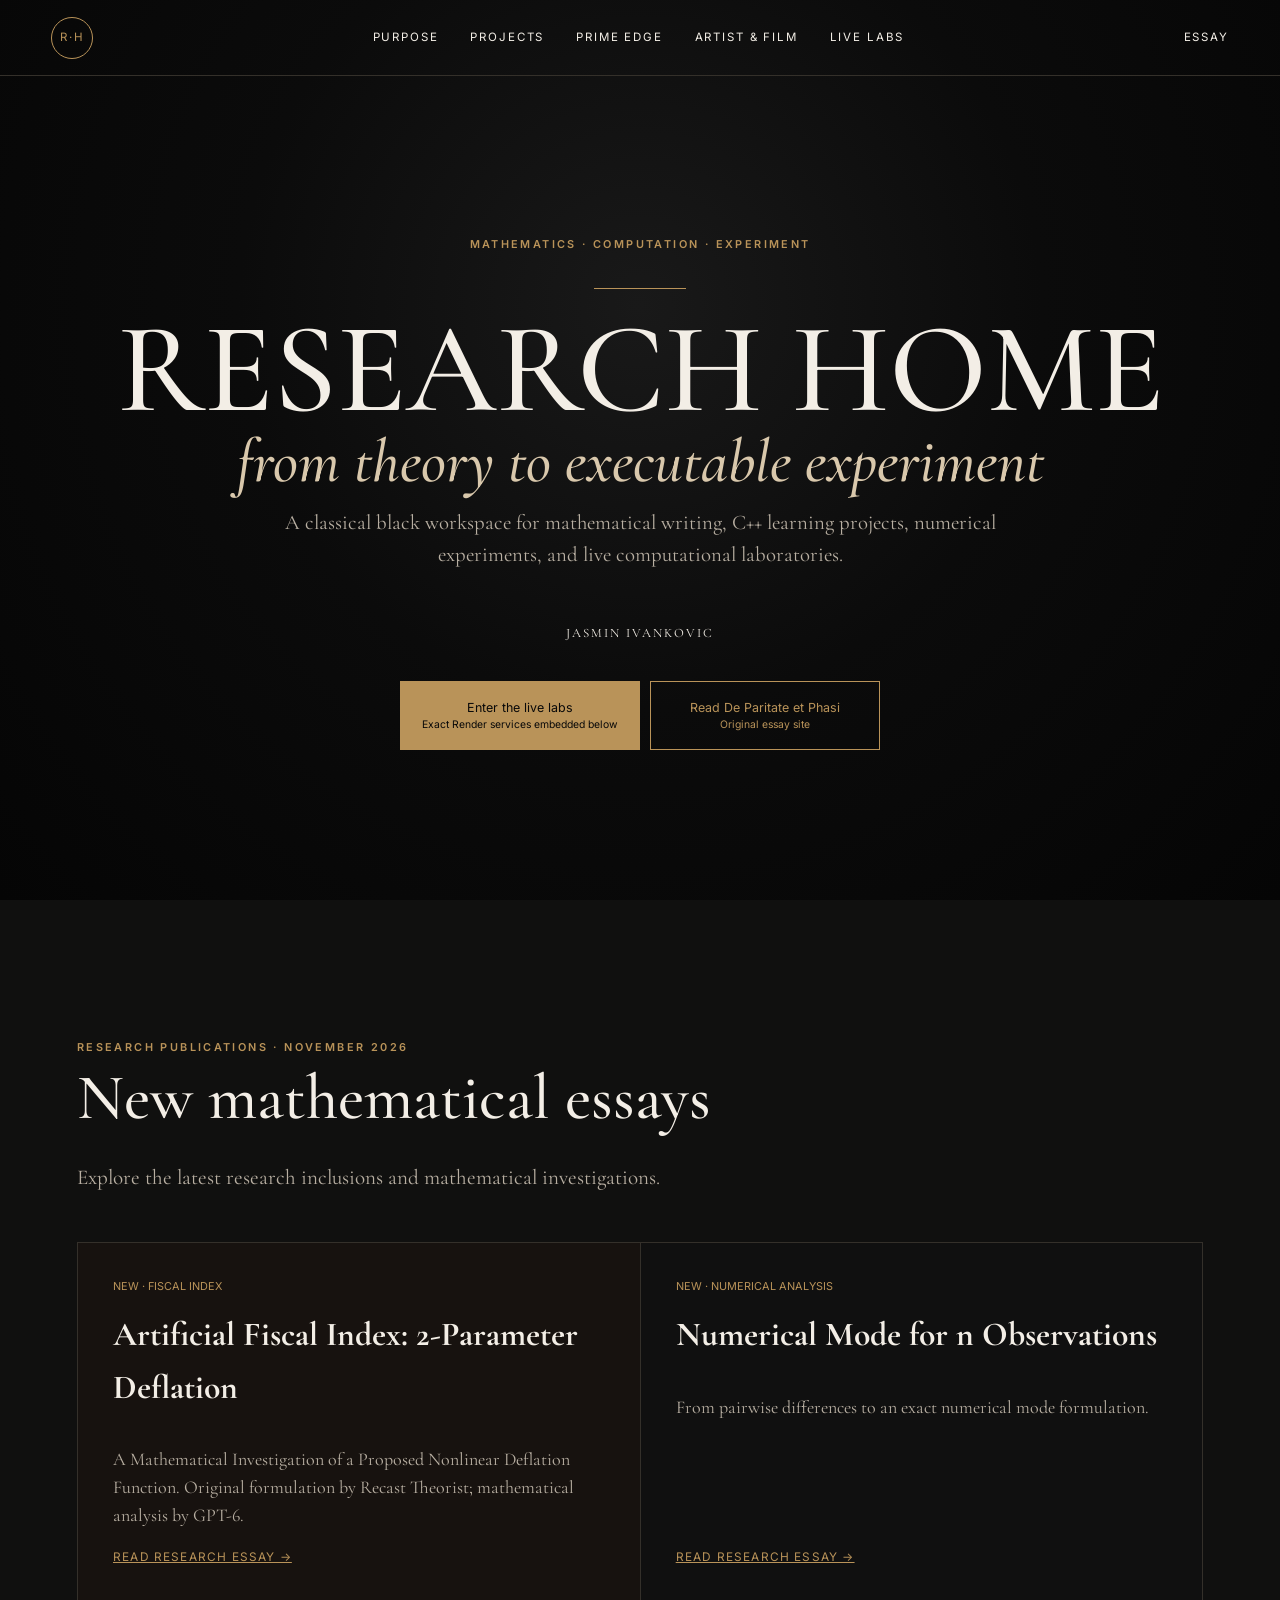
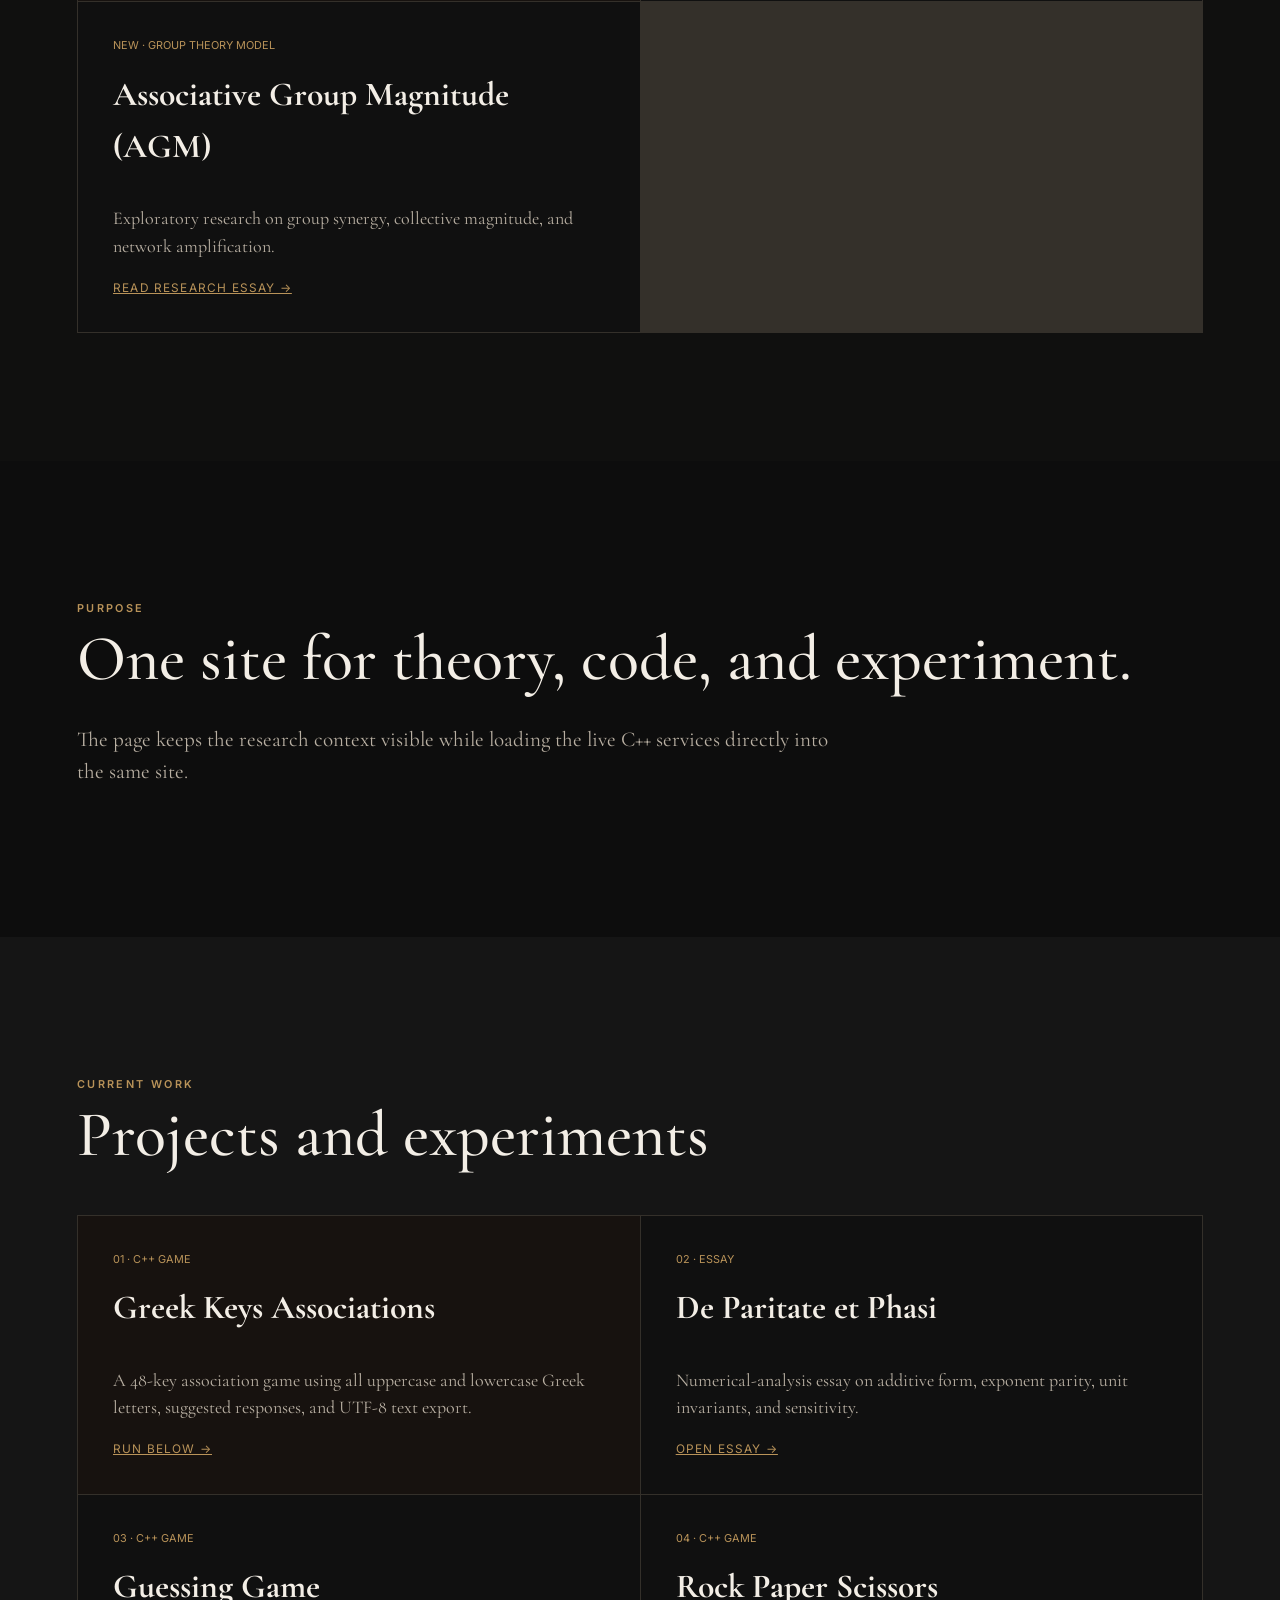
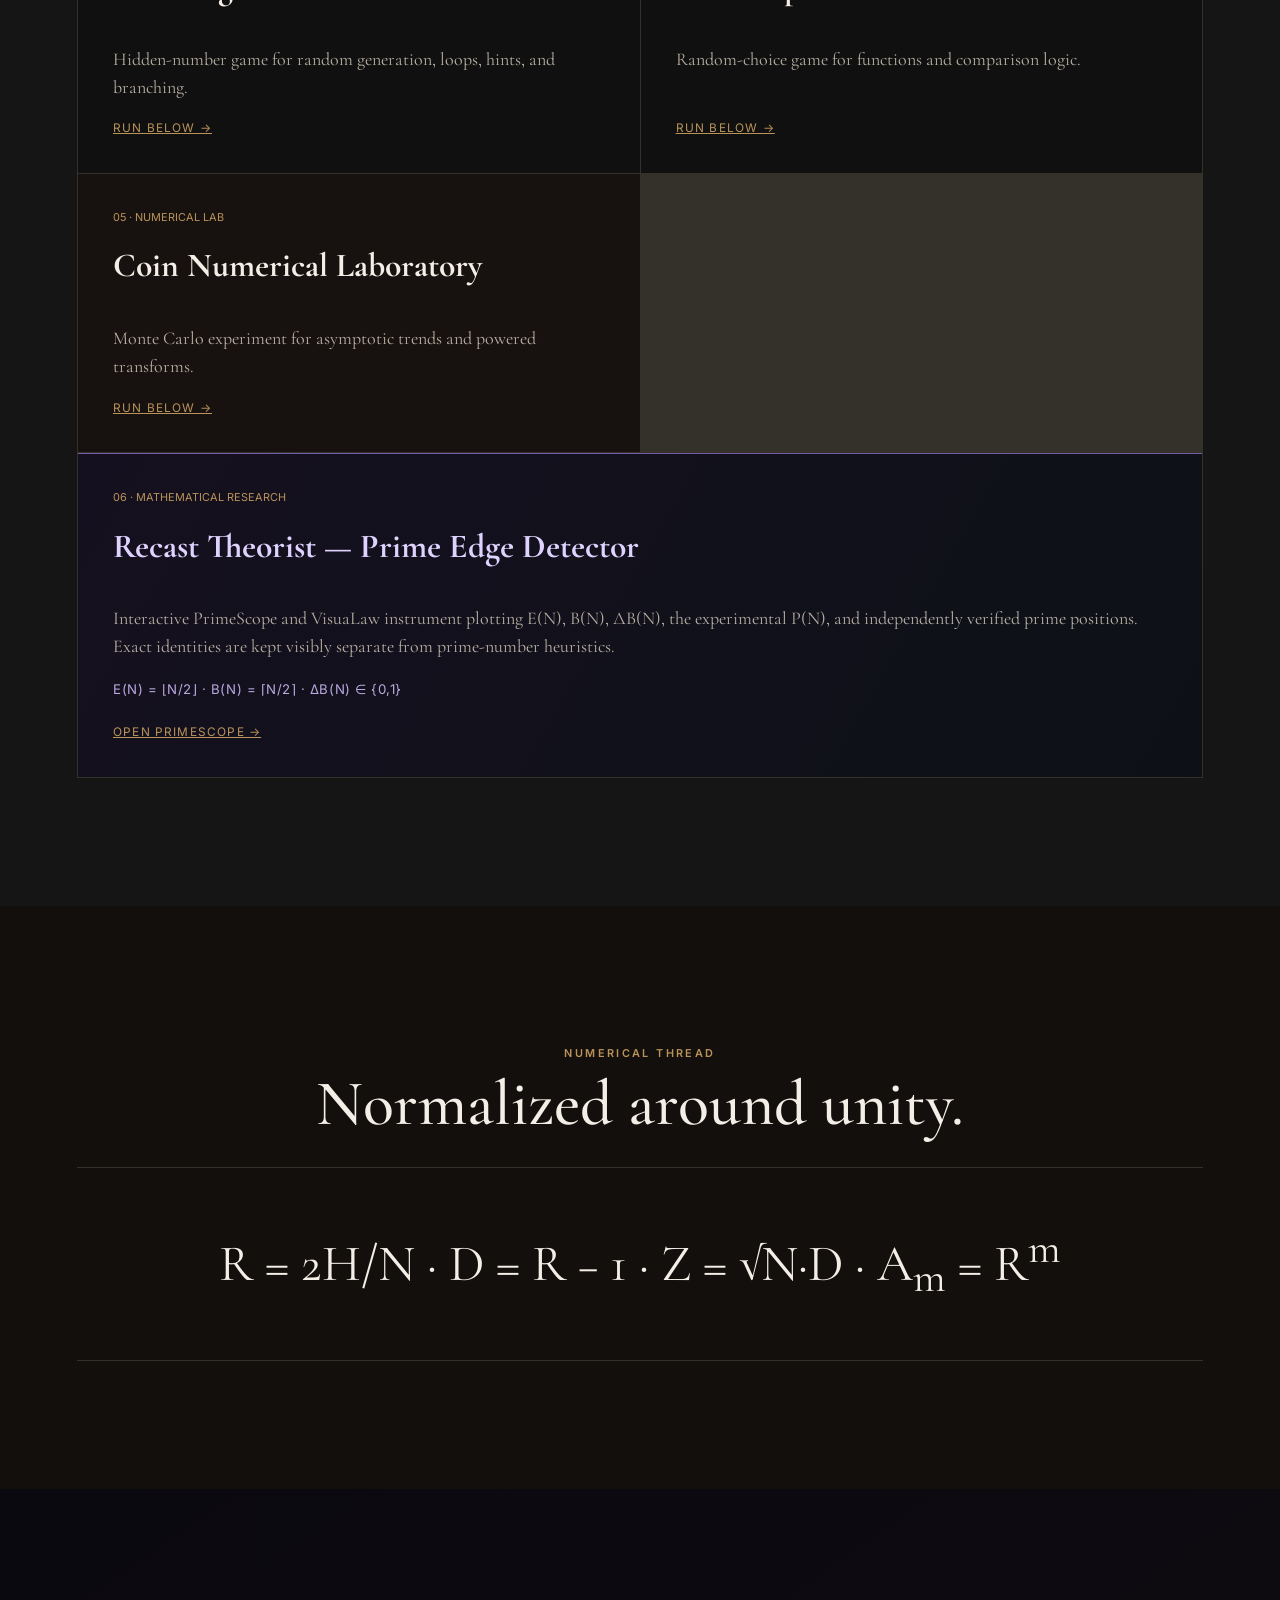
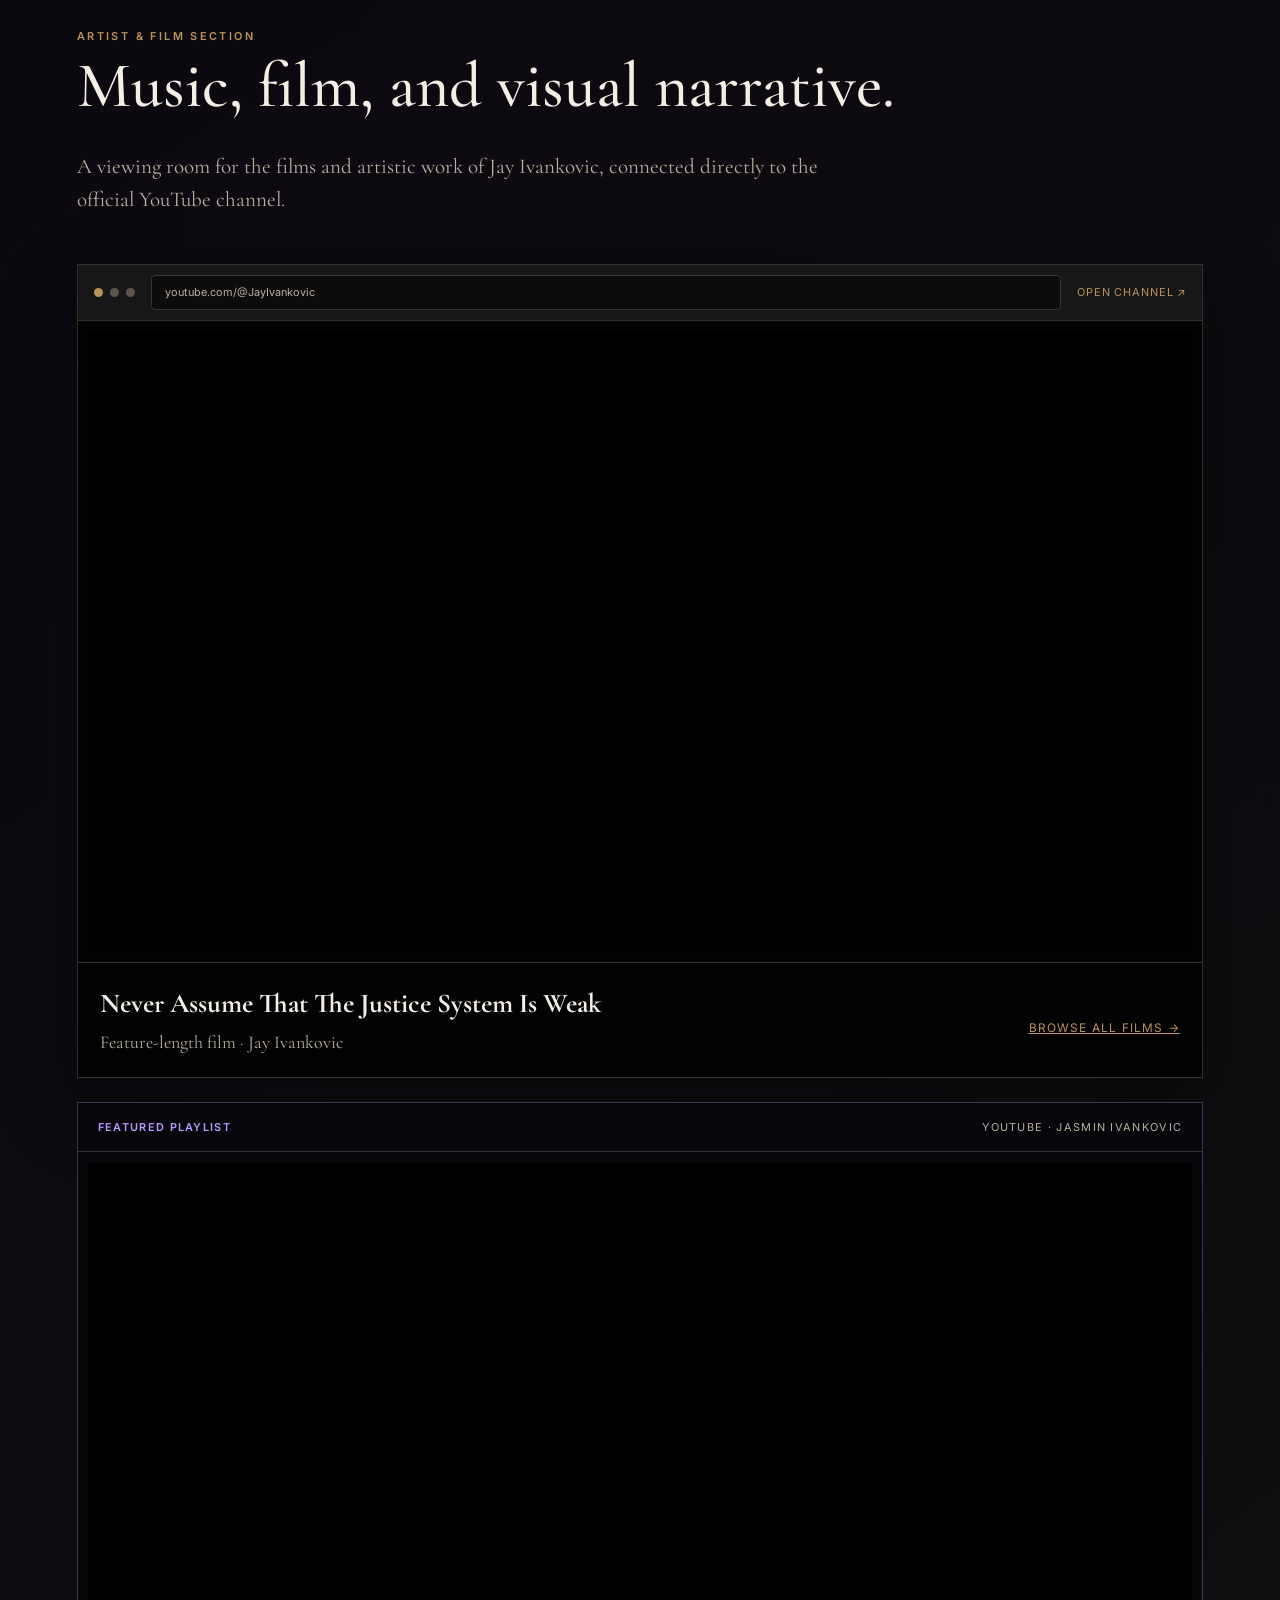
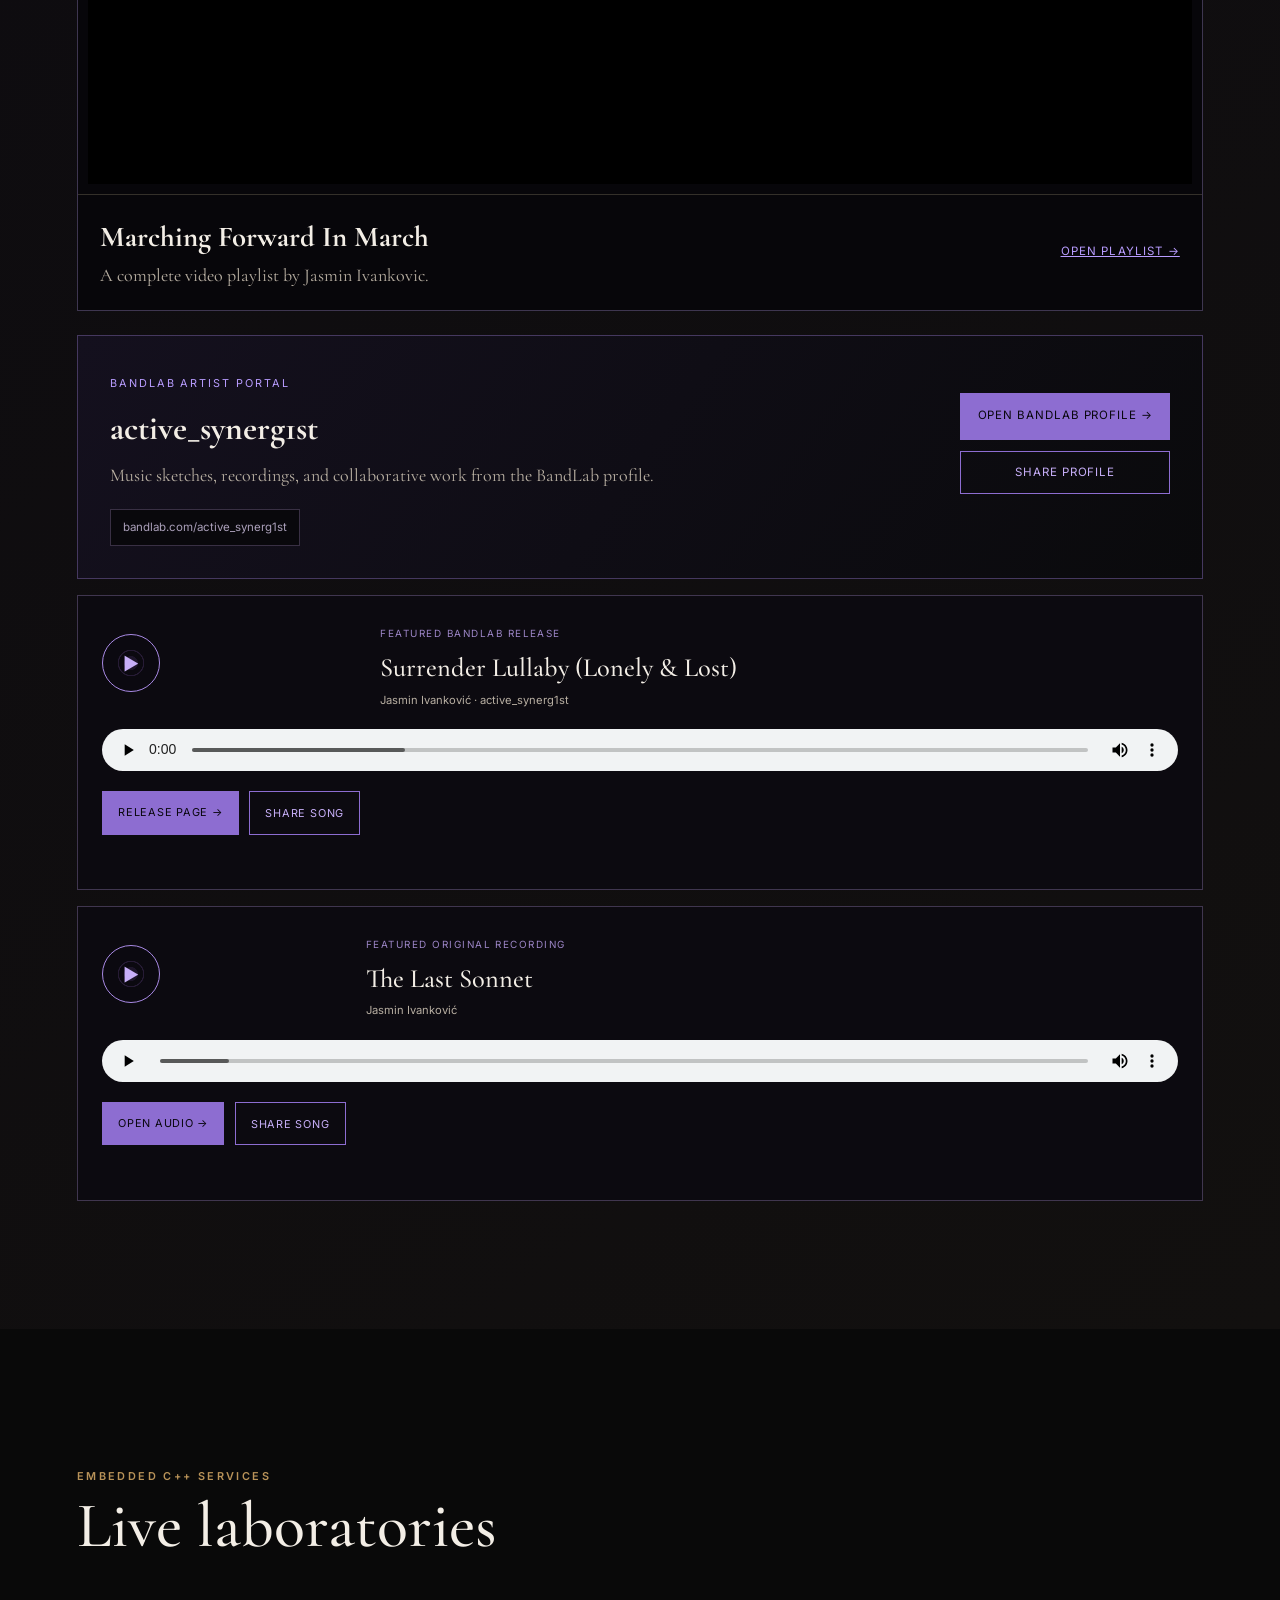
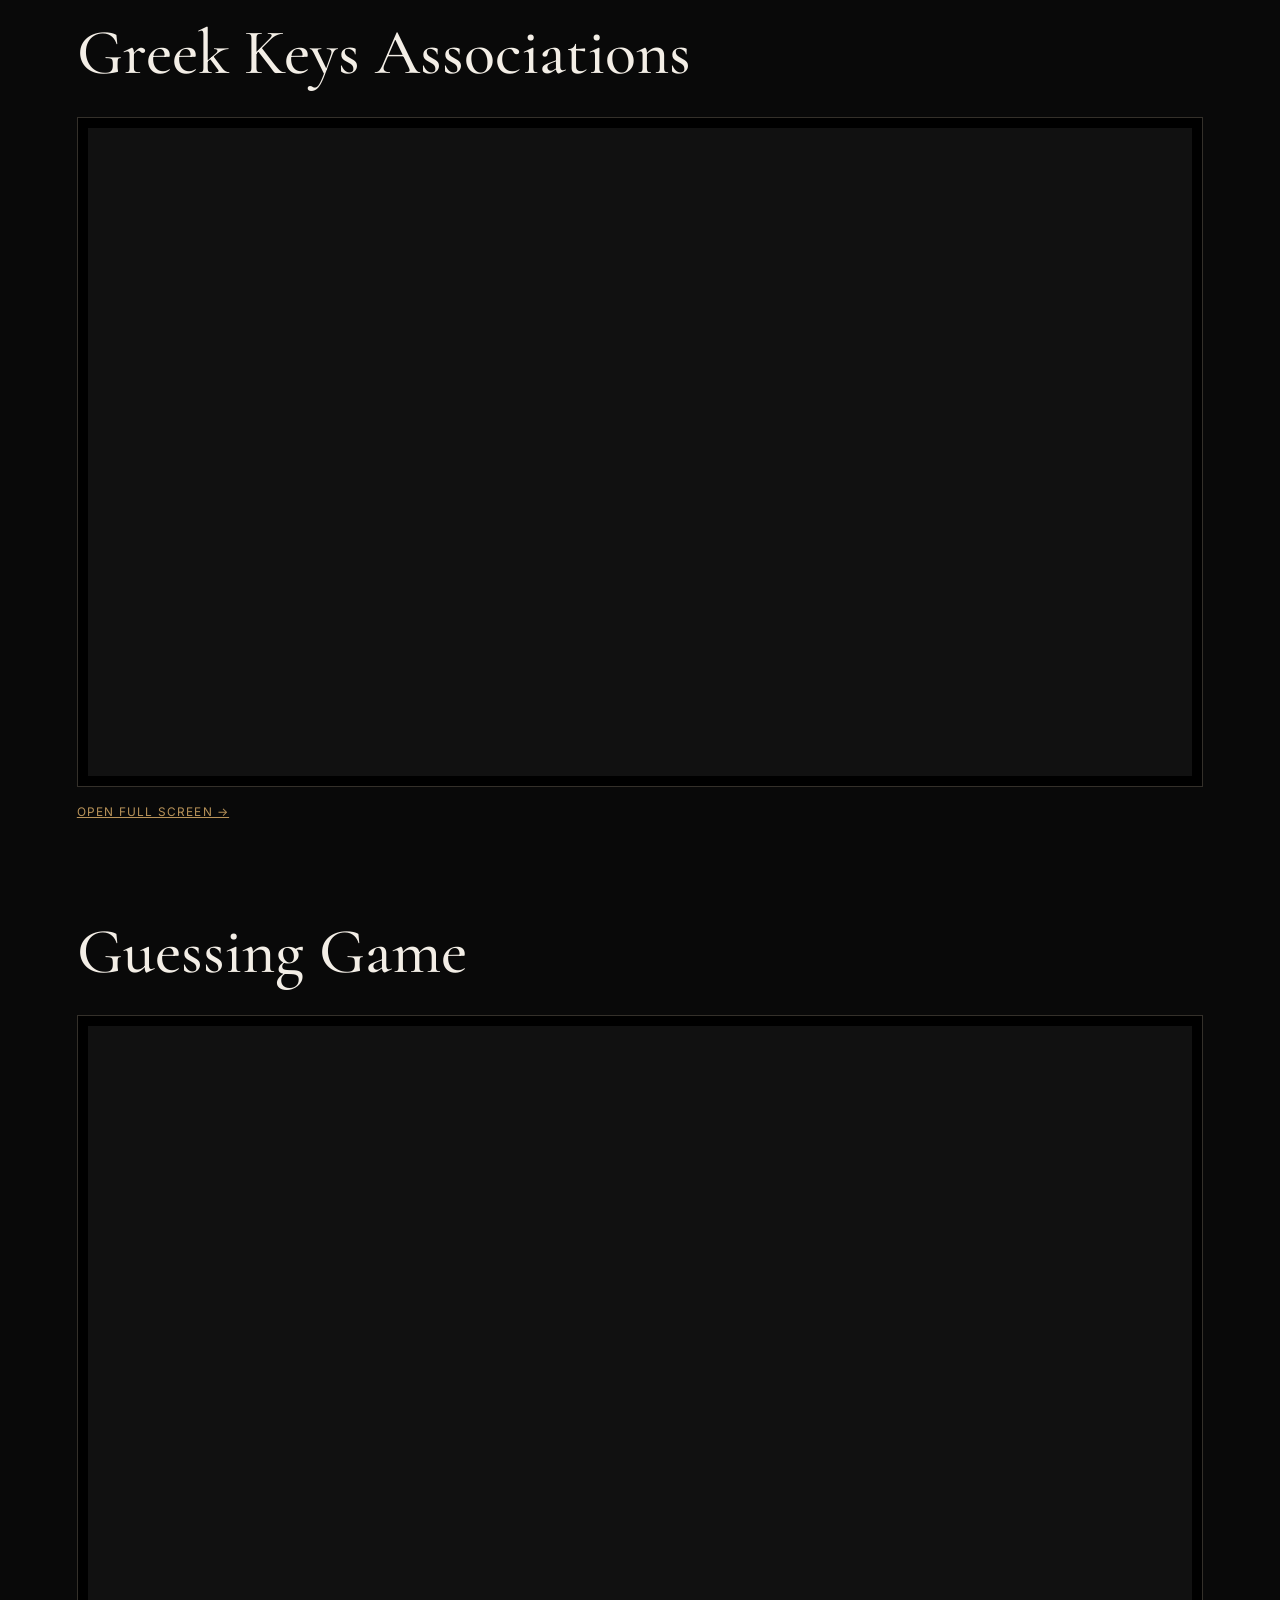
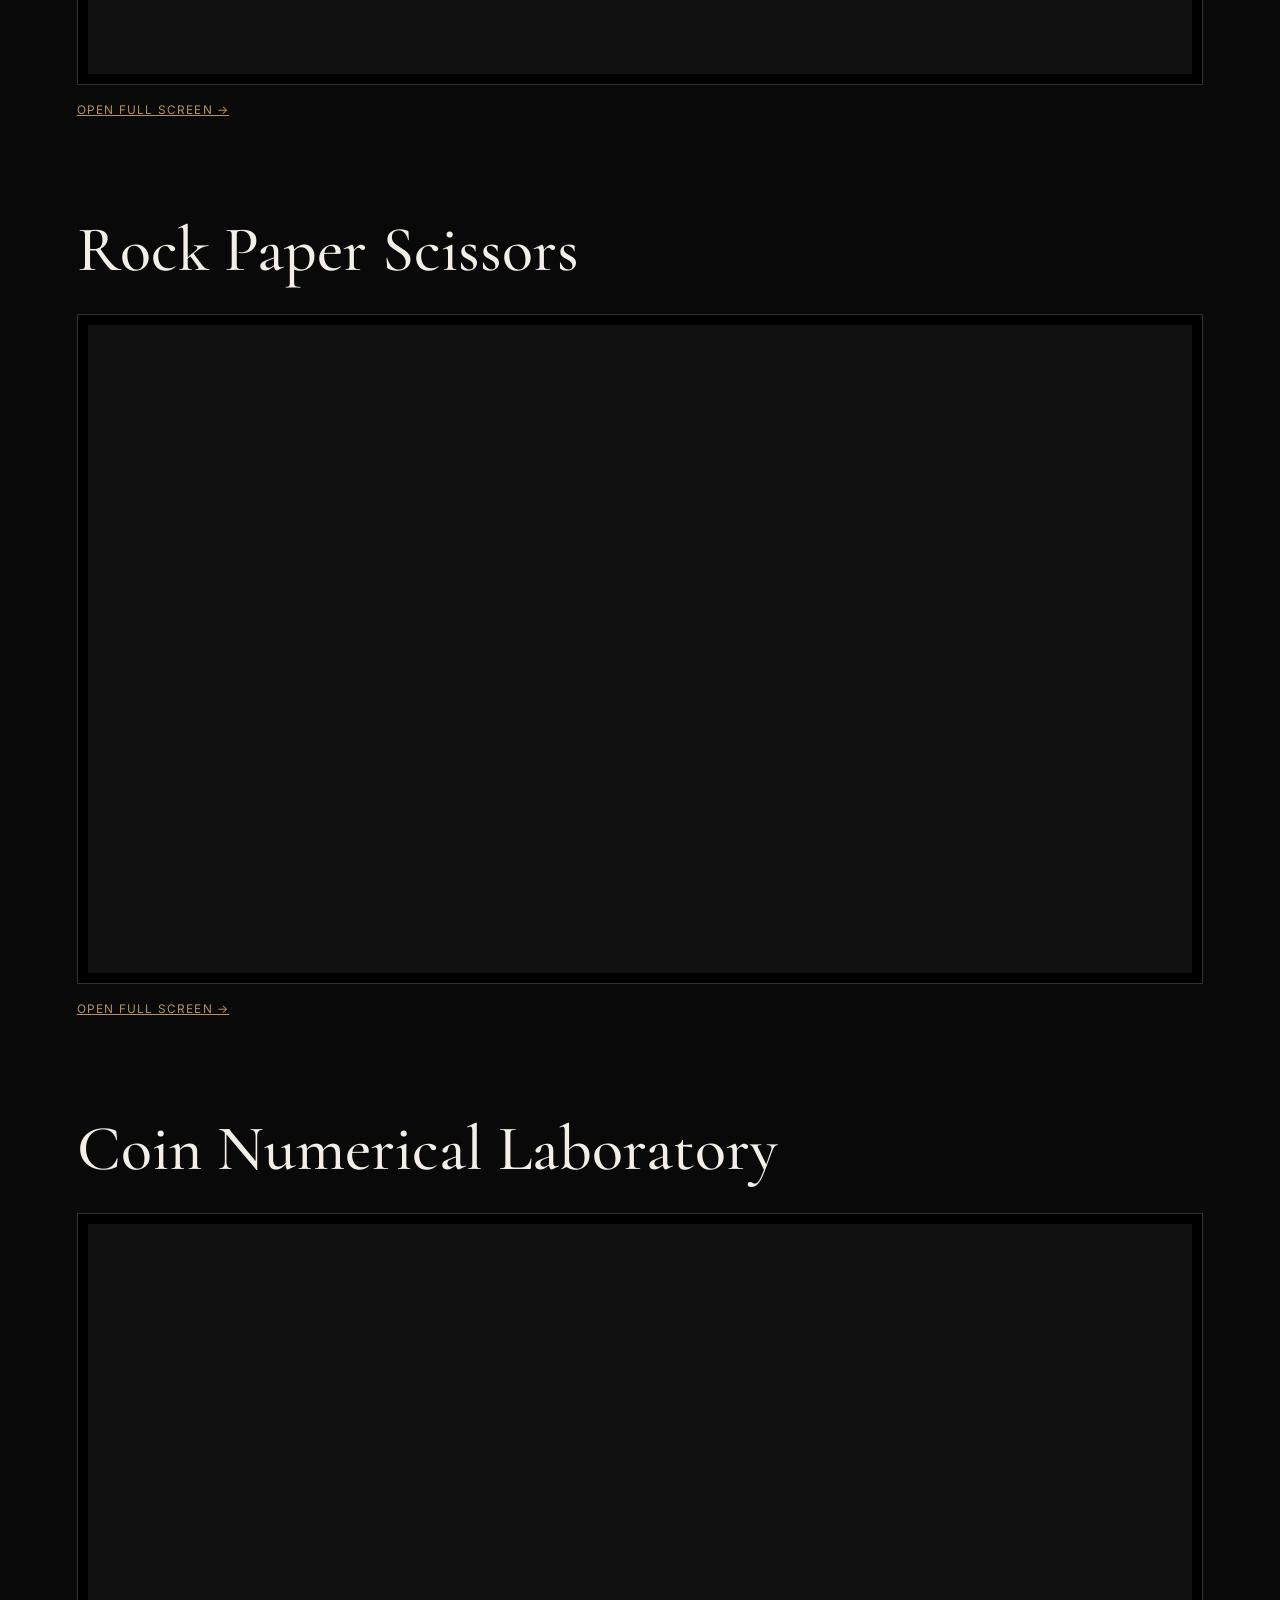
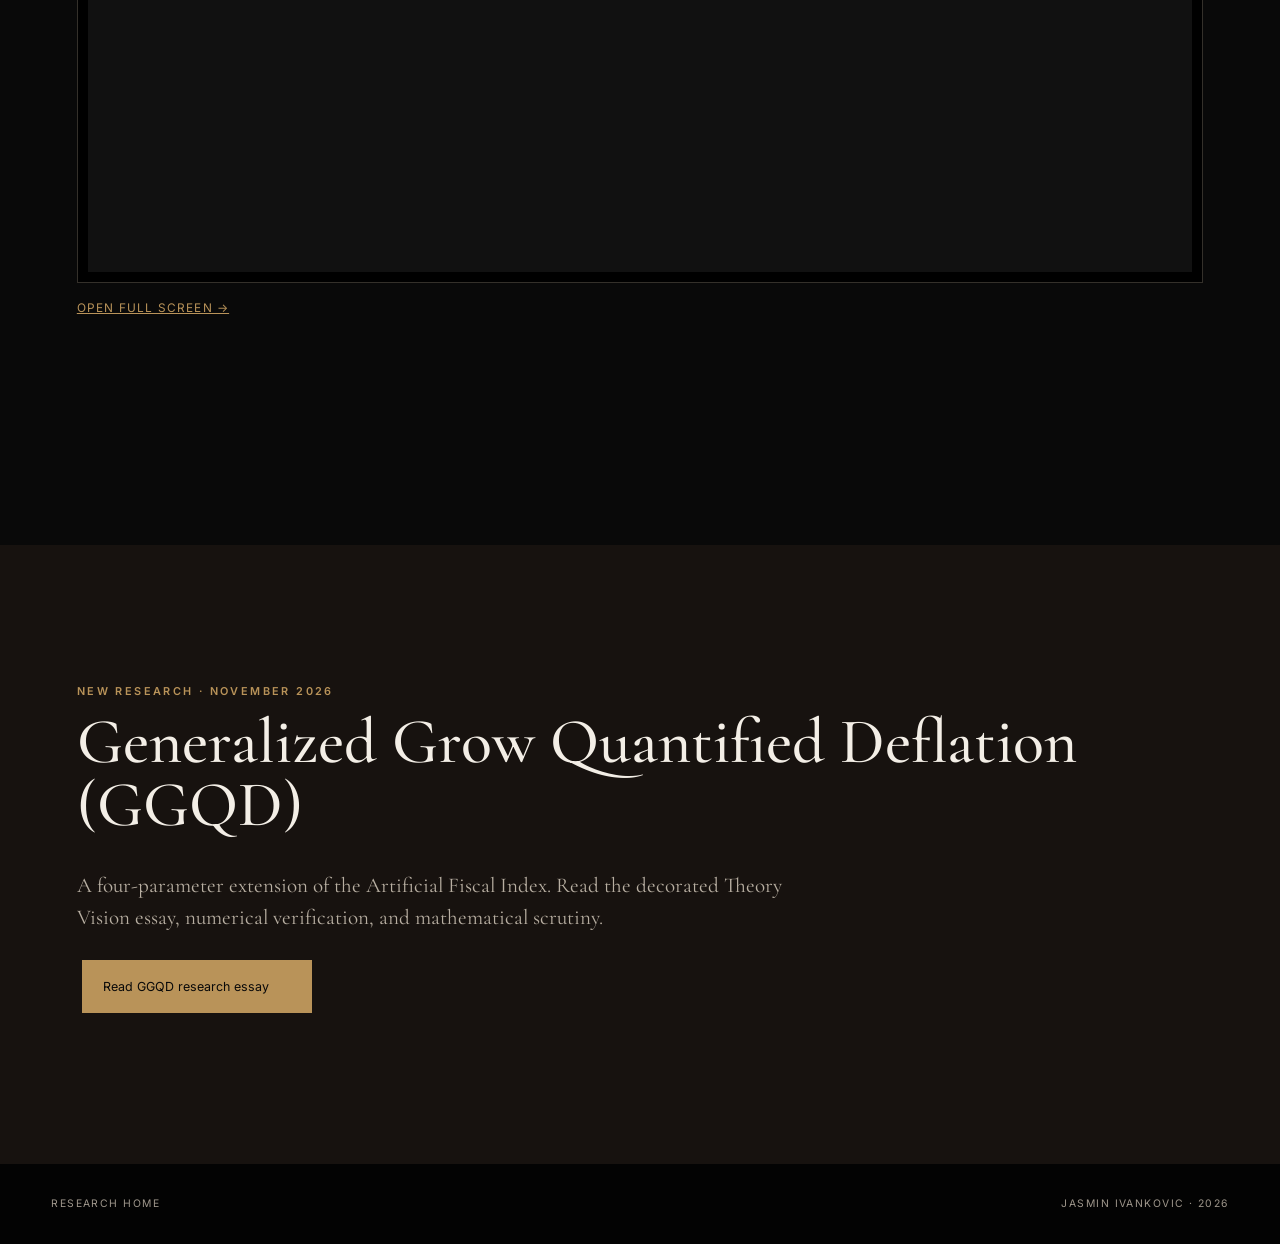
==== commit 0440cead: "Add GGQD essay to Research Home" ====
--- a/home/index.html
+++ b/home/index.html
@@ -1 +1 @@
-<!doctype html><html lang="en"><head><meta charset="utf-8"/><meta name="viewport" content="width=device-width,initial-scale=1,viewport-fit=cover"/><meta name="theme-color" content="#070707"/><meta name="description" content="Research Home — mathematics, C++ experiments, and numerical analysis by Jasmin Ivankovic."/><title>Research Home · Jasmin Ivankovic</title><style>@import url('https://fonts.googleapis.com/css2?family=Cormorant+Garamond:ital,wght@0,400;0,500;0,600;1,400;1,500&family=Inter:wght@400;500;600&display=swap');:root{--black:#070707;--black2:#0d0d0d;--black3:#151515;--ink:#f3eee6;--muted:#b8afa2;--gold:#b99359;--line:#34302a;--serif:'Cormorant Garamond',Georgia,serif;--sans:Inter,Arial,sans-serif}*{box-sizing:border-box}html{scroll-behavior:smooth}body{margin:0;overflow-x:hidden;background:var(--black);color:var(--ink);font-family:var(--serif);font-size:18px;line-height:1.55}a{color:inherit}.masthead{height:76px;display:flex;align-items:center;justify-content:space-between;padding:0 4vw;border-bottom:1px solid var(--line);position:absolute;top:0;width:100%;z-index:5;font-family:var(--sans);font-size:.72rem;text-transform:uppercase;letter-spacing:.16em}.masthead nav{display:flex;gap:2rem}.masthead nav a{text-decoration:none}.seal{display:grid;place-items:center;width:42px;height:42px;border:1px solid var(--gold);border-radius:50%;text-decoration:none;color:var(--gold)}.hero{min-height:100svh;padding:9rem 7vw 4rem;display:flex;flex-direction:column;align-items:center;text-align:center;justify-content:center;background:radial-gradient(circle at 50% 34%,#191919 0,#0b0b0b 46%,#050505 100%)}.eyebrow{font-family:var(--sans);text-transform:uppercase;letter-spacing:.22em;font-size:.68rem;color:var(--gold);font-weight:600}.rule{width:92px;border-top:1px solid var(--gold);margin:1.5rem 0 2rem}.hero h1{font-size:clamp(4.2rem,10vw,9rem);font-weight:500;line-height:.76;margin:0;text-transform:uppercase}.hero h1 span{display:block;font-size:.48em;font-style:italic;text-transform:none;color:#d9c8ac;margin-top:.35em}.subtitle{font-size:1.3rem;max-width:760px;color:var(--muted)}.author{text-transform:uppercase;letter-spacing:.16em;font-size:.8rem;margin:2rem}.button{min-width:230px;padding:1rem 1.3rem;text-decoration:none;border:1px solid var(--gold);display:inline-flex;flex-direction:column;font-family:var(--sans);font-size:.78rem;margin:.3rem}.button.primary{background:var(--gold);color:#090909}.button.secondary{color:var(--gold)}.section{padding:8rem max(6vw,calc((100vw - 1200px)/2))}.section h2{font-weight:500;font-size:clamp(2.7rem,5vw,4.8rem);line-height:.98;margin:.5rem 0 2rem}.lead{font-size:1.32rem;max-width:760px;color:var(--muted)}.intro{background:var(--black2)}.projects{background:var(--black3)}.project-grid{display:grid;grid-template-columns:repeat(2,1fr);gap:1px;background:var(--line);border:1px solid var(--line);margin-top:3rem}.card{background:#101010;padding:2.2rem;min-height:250px;display:flex;flex-direction:column}.card.featured{background:#17120f}.card.research{grid-column:1/-1;min-height:290px;background:linear-gradient(120deg,#15101f,#0d1117);border-top:1px solid #745da6}.card.research h3{color:#dfd2ff}.card.research .mini-formula{font-family:var(--sans);font-size:.83rem;letter-spacing:.04em;color:#b9a8e0;margin:0 0 1.5rem}.card .num{font-family:var(--sans);font-size:.68rem;color:var(--gold)}.card h3{font-size:2.1rem;margin:.9rem 0}.card p{color:var(--muted);flex:1}.card a,.fallback{font-family:var(--sans);font-size:.74rem;text-transform:uppercase;letter-spacing:.1em;color:var(--gold)}.formula-band{background:#130f0d;text-align:center}.formula{font-size:clamp(2rem,4vw,4rem);padding:3rem 1rem;border-top:1px solid var(--line);border-bottom:1px solid var(--line)}.artist-section{background:linear-gradient(145deg,#0b0910,#12100f)}.media-browser{margin-top:3rem;border:1px solid var(--line);background:#020202;box-shadow:0 24px 70px rgba(0,0,0,.36)}.browser-bar{min-height:54px;display:grid;grid-template-columns:auto 1fr auto;gap:1rem;align-items:center;padding:.65rem 1rem;border-bottom:1px solid var(--line);background:#171717;font-family:var(--sans);font-size:.68rem}.browser-dots{display:flex;gap:7px}.browser-dots i{display:block;width:9px;height:9px;border-radius:50%;background:#5b554d}.browser-dots i:first-child{background:#b99359}.browser-address{padding:.5rem .8rem;border:1px solid #39342e;border-radius:4px;color:#b8afa2;background:#0c0c0c}.browser-bar a{text-decoration:none;color:var(--gold);text-transform:uppercase;letter-spacing:.08em}.film-frame{padding:10px}.film-frame iframe{display:block;width:100%;height:auto;aspect-ratio:16/9;background:#000}.film-caption{display:flex;justify-content:space-between;gap:2rem;align-items:center;padding:1.25rem 1.4rem;border-top:1px solid var(--line)}.film-caption h3{font-size:1.7rem;margin:0}.film-caption p{margin:.2rem 0 0;color:var(--muted)}.playlist-browser{margin-top:1.5rem;border:1px solid #3e3650;background:#07060a}.playlist-head{display:flex;justify-content:space-between;gap:1rem;align-items:center;padding:1rem 1.25rem;border-bottom:1px solid var(--line);font-family:var(--sans);font-size:.68rem;text-transform:uppercase;letter-spacing:.12em;color:#b8afa2}.playlist-head strong{color:#b89cff;font-weight:600}.playlist-caption{display:flex;justify-content:space-between;gap:2rem;align-items:center;padding:1.25rem 1.4rem;border-top:1px solid var(--line)}.playlist-caption h3{font-size:1.8rem;margin:0}.playlist-caption p{margin:.15rem 0 0;color:var(--muted)}.playlist-caption a{font-family:var(--sans);font-size:.72rem;text-transform:uppercase;letter-spacing:.1em;color:#b89cff}.bandlab-plugin{margin-top:1.5rem;padding:2rem;border:1px solid #45385f;background:linear-gradient(125deg,#14101e,#0a0a0c);display:grid;grid-template-columns:1fr auto;gap:2rem;align-items:center}.bandlab-label{font-family:var(--sans);font-size:.68rem;letter-spacing:.18em;text-transform:uppercase;color:#b89cff}.bandlab-plugin h3{font-size:2.1rem;margin:.45rem 0}.bandlab-plugin p{color:var(--muted);margin:.2rem 0 1.2rem}.bandlab-url{display:inline-block;max-width:100%;overflow-wrap:anywhere;font-family:var(--sans);font-size:.72rem;color:#aa9fb9;padding:.55rem .75rem;border:1px solid #393044;background:#09080c}.bandlab-actions{display:flex;flex-direction:column;gap:.7rem;min-width:210px}.bandlab-actions a,.bandlab-actions button{padding:.85rem 1rem;border:1px solid #8d6dd1;background:transparent;color:#c7aff8;font-family:var(--sans);font-size:.72rem;text-transform:uppercase;letter-spacing:.08em;text-align:center;text-decoration:none;cursor:pointer}.bandlab-actions a{background:#8d6dd1;color:#09070e}.bandlab-actions button:hover{background:#1f172d}.bandlab-status{min-height:1rem;text-align:center;color:#9b91a8;font-family:var(--sans);font-size:.65rem}.song-card{margin-top:1rem;padding:1.35rem 1.5rem;border:1px solid #40364f;background:#0c0a10;display:grid;grid-template-columns:auto 1fr auto;gap:1.25rem;align-items:center}.song-disc{display:grid;place-items:center;width:58px;height:58px;border-radius:50%;border:1px solid #a889e4;color:#c7aff8;font-family:var(--sans);font-size:1.1rem;background:radial-gradient(circle,#1d152a 0 17%,#0b0910 18% 30%,#261b35 31% 33%,#0b0910 34%)}.song-meta span{font-family:var(--sans);font-size:.62rem;letter-spacing:.15em;color:#9c85c6;text-transform:uppercase}.song-meta h4{font-size:1.65rem;font-weight:500;margin:.15rem 0}.song-meta p{font-family:var(--sans);font-size:.7rem;color:var(--muted);margin:0}.song-actions{display:flex;gap:.65rem}.song-actions a,.song-actions button{padding:.78rem .95rem;border:1px solid #8d6dd1;background:transparent;color:#c7aff8;font-family:var(--sans);font-size:.68rem;text-transform:uppercase;letter-spacing:.07em;text-decoration:none;cursor:pointer}.song-actions a{background:#8d6dd1;color:#09070e}.song-actions button:hover{background:#1f172d}.song-share-status{grid-column:1/-1;min-height:.8rem;color:#9b91a8;font-family:var(--sans);font-size:.63rem;text-align:right}.song-player{grid-column:1/-1;width:100%;min-width:0;height:42px;accent-color:#8d6dd1}.film-caption p{margin:.2rem 0 0;color:var(--muted)}.lab-section{background:#090909}.lab{margin:4rem 0 6rem}.lab-head p{color:var(--muted)}.frame-shell{overflow:hidden;border:1px solid var(--line);background:#000;padding:10px}iframe{display:block;width:100%;max-width:100%;height:clamp(520px,72svh,650px);border:0;background:#111}button,a{touch-action:manipulation}.fallback{display:inline-block;margin-top:1rem}.footer{display:flex;justify-content:space-between;padding:2rem 4vw;background:#030303;color:#9f978c;font-family:var(--sans);font-size:.65rem;text-transform:uppercase;letter-spacing:.14em}@media(max-width:800px){.masthead{height:64px;padding:0 1.2rem}.masthead nav{display:none}.film-caption,.playlist-caption{align-items:flex-start;flex-direction:column}.browser-address{display:none}.browser-bar{grid-template-columns:auto 1fr}.bandlab-plugin{grid-template-columns:1fr;padding:1.4rem}.bandlab-actions{min-width:0}.bandlab-actions a,.bandlab-actions button{min-height:44px}.song-card{grid-template-columns:auto 1fr;padding:1.1rem}.song-actions{grid-column:1/-1;flex-direction:column}.song-actions a,.song-actions button{display:flex;width:100%;min-height:44px;align-items:center;justify-content:center}.song-share-status{text-align:left}.card.research{grid-column:auto}.project-grid{grid-template-columns:1fr}iframe{height:min(68svh,580px);min-height:480px}.film-frame iframe{height:auto;min-height:0}.section{padding:5rem 1.2rem}.hero{padding-left:1.2rem;padding-right:1.2rem}.hero h1{font-size:clamp(3rem,16vw,3.8rem)}.button{width:100%;margin:.4rem 0}.footer{flex-direction:column;gap:.65rem;align-items:flex-start}}@media(max-width:480px){body{font-size:17px}.song-disc{width:48px;height:48px}.song-meta h4{font-size:1.35rem}.browser-bar{padding:.6rem .75rem}.film-frame,.frame-shell{padding:4px}iframe{height:68svh;min-height:430px}.film-frame iframe{height:auto;min-height:0}}@media(prefers-reduced-motion:reduce){html{scroll-behavior:auto}}</style></head><body><header class="masthead"><a class="seal" href="#top">R·H</a><nav><a href="#purpose">Purpose</a><a href="#projects">Projects</a><a href="#prime-edge">Prime Edge</a><a href="#artist-film">Artist & Film</a><a href="#labs">Live Labs</a></nav><a href="../" style="text-decoration:none">Essay</a></header><main><section class="hero" id="top"><p class="eyebrow">Mathematics · Computation · Experiment</p><div class="rule"></div><h1>Research Home<span>from theory to executable experiment</span></h1><p class="subtitle">A classical black workspace for mathematical writing, C++ learning projects, numerical experiments, and live computational laboratories.</p><p class="author">Jasmin Ivankovic</p><div><a class="button primary" href="#labs">Enter the live labs<small>Exact Render services embedded below</small></a><a class="button secondary" href="../">Read De Paritate et Phasi<small>Original essay site</small></a></div></section><section class="section" id="research-essays" style="background:#10100f"><p class="eyebrow">Research publications · November 2026</p><h2>New mathematical essays</h2><p class="lead">Explore the latest research inclusions and mathematical investigations.</p><div class="project-grid"><article class="card featured"><span class="num">NEW · FISCAL INDEX</span><h3>Artificial Fiscal Index: 2-Parameter Deflation</h3><p>A Mathematical Investigation of a Proposed Nonlinear Deflation Function. Original formulation by Recast Theorist; mathematical analysis by GPT-6.</p><a href="artificial-fiscal-index.html">Read research essay →</a></article><article class="card"><span class="num">NEW · NUMERICAL ANALYSIS</span><h3>Numerical Mode for n Observations</h3><p>From pairwise differences to an exact numerical mode formulation.</p><a href="../numerical-mode.html">Read research essay →</a></article><article class="card"><span class="num">NEW · GROUP THEORY MODEL</span><h3>Associative Group Magnitude (AGM)</h3><p>Exploratory research on group synergy, collective magnitude, and network amplification.</p><a href="../agm-associative-group-magnitude.html">Read research essay →</a></article></div></section><section class="intro section" id="purpose"><p class="eyebrow">Purpose</p><h2>One site for theory, code, and experiment.</h2><p class="lead">The page keeps the research context visible while loading the live C++ services directly into the same site.</p></section><section class="projects section" id="projects"><p class="eyebrow">Current work</p><h2>Projects and experiments</h2><div class="project-grid"><article class="card featured"><span class="num">01 · C++ GAME</span><h3>Greek Keys Associations</h3><p>A 48-key association game using all uppercase and lowercase Greek letters, suggested responses, and UTF-8 text export.</p><a href="#greek">Run below →</a></article><article class="card"><span class="num">02 · ESSAY</span><h3>De Paritate et Phasi</h3><p>Numerical-analysis essay on additive form, exponent parity, unit invariants, and sensitivity.</p><a href="../">Open essay →</a></article><article class="card"><span class="num">03 · C++ GAME</span><h3>Guessing Game</h3><p>Hidden-number game for random generation, loops, hints, and branching.</p><a href="#guess">Run below →</a></article><article class="card"><span class="num">04 · C++ GAME</span><h3>Rock Paper Scissors</h3><p>Random-choice game for functions and comparison logic.</p><a href="#rps">Run below →</a></article><article class="card featured"><span class="num">05 · NUMERICAL LAB</span><h3>Coin Numerical Laboratory</h3><p>Monte Carlo experiment for asymptotic trends and powered transforms.</p><a href="#coin">Run below →</a></article><article class="card research" id="prime-edge"><span class="num">06 · MATHEMATICAL RESEARCH</span><h3>Recast Theorist — Prime Edge Detector</h3><p>Interactive PrimeScope and VisuaLaw instrument plotting E(N), B(N), ΔB(N), the experimental P(N), and independently verified prime positions. Exact identities are kept visibly separate from prime-number heuristics.</p><div class="mini-formula">E(N) = ⌊N/2⌋ · B(N) = ⌈N/2⌉ · ΔB(N) ∈ {0,1}</div><a href="https://recast-theorist-prime-edge.recast.chatgpt.site" target="_blank" rel="noopener noreferrer">Open PrimeScope →</a></article></div></section><section class="formula-band section"><p class="eyebrow">Numerical thread</p><h2>Normalized around unity.</h2><div class="formula">R = 2H/N · D = R − 1 · Z = √N·D · A<sub>m</sub> = R<sup>m</sup></div></section><section class="artist-section section" id="artist-film"><p class="eyebrow">Artist &amp; Film Section</p><h2>Music, film, and visual narrative.</h2><p class="lead">A viewing room for the films and artistic work of Jay Ivankovic, connected directly to the official YouTube channel.</p><div class="media-browser"><div class="browser-bar"><span class="browser-dots" aria-hidden="true"><i></i><i></i><i></i></span><span class="browser-address">youtube.com/@JayIvankovic</span><a href="https://www.youtube.com/@JayIvankovic" target="_blank" rel="noopener noreferrer">Open channel ↗</a></div><div class="film-frame"><iframe src="https://www.youtube-nocookie.com/embed/U53ArMr8rts" title="Never Assume That The Justice System Is Weak — a film by Jay Ivankovic" loading="lazy" allow="accelerometer; autoplay; clipboard-write; encrypted-media; gyroscope; picture-in-picture; web-share" referrerpolicy="strict-origin-when-cross-origin" allowfullscreen></iframe></div><div class="film-caption"><div><h3>Never Assume That The Justice System Is Weak</h3><p>Feature-length film · Jay Ivankovic</p></div><a class="fallback" href="https://www.youtube.com/@JayIvankovic" target="_blank" rel="noopener noreferrer">Browse all films →</a></div></div><div class="playlist-browser"><div class="playlist-head"><strong>Featured playlist</strong><span>YouTube · Jasmin Ivankovic</span></div><div class="film-frame"><iframe src="https://www.youtube-nocookie.com/embed/videoseries?list=PLXXGQSpcMKnpYfIi-GoFz84Wsf4bWyVsV" title="Marching Forward In March playlist by Jasmin Ivankovic" loading="lazy" allow="accelerometer; autoplay; clipboard-write; encrypted-media; gyroscope; picture-in-picture; web-share" referrerpolicy="strict-origin-when-cross-origin" allowfullscreen></iframe></div><div class="playlist-caption"><div><h3>Marching Forward In March</h3><p>A complete video playlist by Jasmin Ivankovic.</p></div><a href="https://www.youtube.com/playlist?list=PLXXGQSpcMKnpYfIi-GoFz84Wsf4bWyVsV" target="_blank" rel="noopener noreferrer">Open playlist →</a></div></div><div class="bandlab-plugin"><div><span class="bandlab-label">BandLab Artist Portal</span><h3>active_synerg1st</h3><p>Music sketches, recordings, and collaborative work from the BandLab profile.</p><span class="bandlab-url">bandlab.com/active_synerg1st</span></div><div class="bandlab-actions"><a href="https://www.bandlab.com/active_synerg1st" target="_blank" rel="noopener noreferrer">Open BandLab profile →</a><button type="button" id="share-bandlab">Share profile</button><span class="bandlab-status" id="share-bandlab-status" aria-live="polite"></span></div></div><div class="song-card"><span class="song-disc" aria-hidden="true">▶</span><div class="song-meta"><span>Featured BandLab release</span><h4>Surrender Lullaby (Lonely &amp; Lost)</h4><p>Jasmin Ivanković · active_synerg1st</p></div><audio class="song-player" controls preload="metadata" aria-label="Play Surrender Lullaby (Lonely &amp; Lost)" src="audio/surrender-lullaby-lonely-and-lost.mp3">Your browser does not support embedded audio. <a href="audio/surrender-lullaby-lonely-and-lost.mp3">Open the recording</a>.</audio><div class="song-actions"><a href="https://bnd.link/active_synerg1st/surrender-lullaby-lonely-lost-42bae9d8" target="_blank" rel="noopener noreferrer">Release page →</a><button type="button" id="share-song">Share song</button></div><span class="song-share-status" id="share-song-status" aria-live="polite"></span></div><div class="song-card"><span class="song-disc" aria-hidden="true">▶</span><div class="song-meta"><span>Featured original recording</span><h4>The Last Sonnet</h4><p>Jasmin Ivanković</p></div><audio class="song-player" controls preload="metadata" aria-label="Play The Last Sonnet" src="audio/the-last-sonnet.mp3">Your browser does not support embedded audio. <a href="audio/the-last-sonnet.mp3">Open the recording</a>.</audio><div class="song-actions"><a href="audio/the-last-sonnet.mp3" target="_blank" rel="noopener noreferrer">Open audio →</a><button type="button" id="share-sonnet">Share song</button></div><span class="song-share-status" id="share-sonnet-status" aria-live="polite"></span></div></section><section class="lab-section section" id="labs"><p class="eyebrow">Embedded C++ services</p><h2>Live laboratories</h2><div class="lab" id="greek"><h2>Greek Keys Associations</h2><div class="frame-shell"><iframe src="https://greek-keys-nfpo.onrender.com/" title="Greek Keys Associations" loading="lazy"></iframe></div><a class="fallback" href="https://greek-keys-nfpo.onrender.com/" target="_blank" rel="noopener noreferrer">Open full screen →</a></div><div class="lab" id="guess"><h2>Guessing Game</h2><div class="frame-shell"><iframe src="https://guessing-game-0smu.onrender.com/" title="Guessing Game" loading="lazy"></iframe></div><a class="fallback" href="https://guessing-game-0smu.onrender.com/" target="_blank" rel="noopener noreferrer">Open full screen →</a></div><div class="lab" id="rps"><h2>Rock Paper Scissors</h2><div class="frame-shell"><iframe src="https://rock-paper-scissors-qvug.onrender.com/" title="Rock Paper Scissors" loading="lazy"></iframe></div><a class="fallback" href="https://rock-paper-scissors-qvug.onrender.com/" target="_blank" rel="noopener noreferrer">Open full screen →</a></div><div class="lab" id="coin"><h2>Coin Numerical Laboratory</h2><div class="frame-shell"><iframe src="https://coin-numerical-lab-57m5.onrender.com/" title="Coin Numerical Laboratory" loading="lazy"></iframe></div><a class="fallback" href="https://coin-numerical-lab-57m5.onrender.com/" target="_blank" rel="noopener noreferrer">Open full screen →</a></div></section></main><footer class="footer"><span>Research Home</span><span>Jasmin Ivankovic · 2026</span></footer><script>(()=>{const url="https://www.bandlab.com/active_synerg1st";const button=document.getElementById("share-bandlab");const status=document.getElementById("share-bandlab-status");if(!button)return;button.addEventListener("click",async()=>{try{if(navigator.share){await navigator.share({title:"active_synerg1st on BandLab",text:"Listen to active_synerg1st on BandLab.",url});status.textContent="Share menu opened."}else if(navigator.clipboard){await navigator.clipboard.writeText(url);status.textContent="BandLab link copied."}else{const input=document.createElement("input");input.value=url;document.body.appendChild(input);input.select();document.execCommand("copy");input.remove();status.textContent="BandLab link copied."}}catch(error){if(error&&error.name==="AbortError"){status.textContent=""}else{status.textContent="Open the profile to copy its link."}}})})();</script><script>(()=>{const url="https://bnd.link/active_synerg1st/surrender-lullaby-lonely-lost-42bae9d8";const button=document.getElementById("share-song");const status=document.getElementById("share-song-status");if(!button)return;button.addEventListener("click",async()=>{try{if(navigator.share){await navigator.share({title:"Surrender Lullaby (Lonely & Lost)",text:"Listen to Surrender Lullaby (Lonely & Lost) by active_synerg1st.",url});status.textContent="Share menu opened."}else if(navigator.clipboard){await navigator.clipboard.writeText(url);status.textContent="Song link copied."}else{const input=document.createElement("input");input.value=url;document.body.appendChild(input);input.select();document.execCommand("copy");input.remove();status.textContent="Song link copied."}}catch(error){if(error&&error.name==="AbortError"){status.textContent=""}else{status.textContent="Open the song to copy its link."}}})})();</script><script>(()=>{const url=new URL("audio/the-last-sonnet.mp3",window.location.href).href;const button=document.getElementById("share-sonnet");const status=document.getElementById("share-sonnet-status");if(!button)return;button.addEventListener("click",async()=>{try{if(navigator.share){await navigator.share({title:"The Last Sonnet",text:"Listen to The Last Sonnet by Jasmin Ivanković.",url});status.textContent="Share menu opened."}else if(navigator.clipboard){await navigator.clipboard.writeText(url);status.textContent="Song link copied."}else{const input=document.createElement("input");input.value=url;document.body.appendChild(input);input.select();document.execCommand("copy");input.remove();status.textContent="Song link copied."}}catch(error){if(error&&error.name==="AbortError"){status.textContent=""}else{status.textContent="Open the audio to copy its link."}}})})();</script></body></html>+<!doctype html><html lang="en"><head><meta charset="utf-8"/><meta name="viewport" content="width=device-width,initial-scale=1,viewport-fit=cover"/><meta name="theme-color" content="#070707"/><meta name="description" content="Research Home — mathematics, C++ experiments, and numerical analysis by Jasmin Ivankovic."/><title>Research Home · Jasmin Ivankovic</title><style>@import url('https://fonts.googleapis.com/css2?family=Cormorant+Garamond:ital,wght@0,400;0,500;0,600;1,400;1,500&family=Inter:wght@400;500;600&display=swap');:root{--black:#070707;--black2:#0d0d0d;--black3:#151515;--ink:#f3eee6;--muted:#b8afa2;--gold:#b99359;--line:#34302a;--serif:'Cormorant Garamond',Georgia,serif;--sans:Inter,Arial,sans-serif}*{box-sizing:border-box}html{scroll-behavior:smooth}body{margin:0;overflow-x:hidden;background:var(--black);color:var(--ink);font-family:var(--serif);font-size:18px;line-height:1.55}a{color:inherit}.masthead{height:76px;display:flex;align-items:center;justify-content:space-between;padding:0 4vw;border-bottom:1px solid var(--line);position:absolute;top:0;width:100%;z-index:5;font-family:var(--sans);font-size:.72rem;text-transform:uppercase;letter-spacing:.16em}.masthead nav{display:flex;gap:2rem}.masthead nav a{text-decoration:none}.seal{display:grid;place-items:center;width:42px;height:42px;border:1px solid var(--gold);border-radius:50%;text-decoration:none;color:var(--gold)}.hero{min-height:100svh;padding:9rem 7vw 4rem;display:flex;flex-direction:column;align-items:center;text-align:center;justify-content:center;background:radial-gradient(circle at 50% 34%,#191919 0,#0b0b0b 46%,#050505 100%)}.eyebrow{font-family:var(--sans);text-transform:uppercase;letter-spacing:.22em;font-size:.68rem;color:var(--gold);font-weight:600}.rule{width:92px;border-top:1px solid var(--gold);margin:1.5rem 0 2rem}.hero h1{font-size:clamp(4.2rem,10vw,9rem);font-weight:500;line-height:.76;margin:0;text-transform:uppercase}.hero h1 span{display:block;font-size:.48em;font-style:italic;text-transform:none;color:#d9c8ac;margin-top:.35em}.subtitle{font-size:1.3rem;max-width:760px;color:var(--muted)}.author{text-transform:uppercase;letter-spacing:.16em;font-size:.8rem;margin:2rem}.button{min-width:230px;padding:1rem 1.3rem;text-decoration:none;border:1px solid var(--gold);display:inline-flex;flex-direction:column;font-family:var(--sans);font-size:.78rem;margin:.3rem}.button.primary{background:var(--gold);color:#090909}.button.secondary{color:var(--gold)}.section{padding:8rem max(6vw,calc((100vw - 1200px)/2))}.section h2{font-weight:500;font-size:clamp(2.7rem,5vw,4.8rem);line-height:.98;margin:.5rem 0 2rem}.lead{font-size:1.32rem;max-width:760px;color:var(--muted)}.intro{background:var(--black2)}.projects{background:var(--black3)}.project-grid{display:grid;grid-template-columns:repeat(2,1fr);gap:1px;background:var(--line);border:1px solid var(--line);margin-top:3rem}.card{background:#101010;padding:2.2rem;min-height:250px;display:flex;flex-direction:column}.card.featured{background:#17120f}.card.research{grid-column:1/-1;min-height:290px;background:linear-gradient(120deg,#15101f,#0d1117);border-top:1px solid #745da6}.card.research h3{color:#dfd2ff}.card.research .mini-formula{font-family:var(--sans);font-size:.83rem;letter-spacing:.04em;color:#b9a8e0;margin:0 0 1.5rem}.card .num{font-family:var(--sans);font-size:.68rem;color:var(--gold)}.card h3{font-size:2.1rem;margin:.9rem 0}.card p{color:var(--muted);flex:1}.card a,.fallback{font-family:var(--sans);font-size:.74rem;text-transform:uppercase;letter-spacing:.1em;color:var(--gold)}.formula-band{background:#130f0d;text-align:center}.formula{font-size:clamp(2rem,4vw,4rem);padding:3rem 1rem;border-top:1px solid var(--line);border-bottom:1px solid var(--line)}.artist-section{background:linear-gradient(145deg,#0b0910,#12100f)}.media-browser{margin-top:3rem;border:1px solid var(--line);background:#020202;box-shadow:0 24px 70px rgba(0,0,0,.36)}.browser-bar{min-height:54px;display:grid;grid-template-columns:auto 1fr auto;gap:1rem;align-items:center;padding:.65rem 1rem;border-bottom:1px solid var(--line);background:#171717;font-family:var(--sans);font-size:.68rem}.browser-dots{display:flex;gap:7px}.browser-dots i{display:block;width:9px;height:9px;border-radius:50%;background:#5b554d}.browser-dots i:first-child{background:#b99359}.browser-address{padding:.5rem .8rem;border:1px solid #39342e;border-radius:4px;color:#b8afa2;background:#0c0c0c}.browser-bar a{text-decoration:none;color:var(--gold);text-transform:uppercase;letter-spacing:.08em}.film-frame{padding:10px}.film-frame iframe{display:block;width:100%;height:auto;aspect-ratio:16/9;background:#000}.film-caption{display:flex;justify-content:space-between;gap:2rem;align-items:center;padding:1.25rem 1.4rem;border-top:1px solid var(--line)}.film-caption h3{font-size:1.7rem;margin:0}.film-caption p{margin:.2rem 0 0;color:var(--muted)}.playlist-browser{margin-top:1.5rem;border:1px solid #3e3650;background:#07060a}.playlist-head{display:flex;justify-content:space-between;gap:1rem;align-items:center;padding:1rem 1.25rem;border-bottom:1px solid var(--line);font-family:var(--sans);font-size:.68rem;text-transform:uppercase;letter-spacing:.12em;color:#b8afa2}.playlist-head strong{color:#b89cff;font-weight:600}.playlist-caption{display:flex;justify-content:space-between;gap:2rem;align-items:center;padding:1.25rem 1.4rem;border-top:1px solid var(--line)}.playlist-caption h3{font-size:1.8rem;margin:0}.playlist-caption p{margin:.15rem 0 0;color:var(--muted)}.playlist-caption a{font-family:var(--sans);font-size:.72rem;text-transform:uppercase;letter-spacing:.1em;color:#b89cff}.bandlab-plugin{margin-top:1.5rem;padding:2rem;border:1px solid #45385f;background:linear-gradient(125deg,#14101e,#0a0a0c);display:grid;grid-template-columns:1fr auto;gap:2rem;align-items:center}.bandlab-label{font-family:var(--sans);font-size:.68rem;letter-spacing:.18em;text-transform:uppercase;color:#b89cff}.bandlab-plugin h3{font-size:2.1rem;margin:.45rem 0}.bandlab-plugin p{color:var(--muted);margin:.2rem 0 1.2rem}.bandlab-url{display:inline-block;max-width:100%;overflow-wrap:anywhere;font-family:var(--sans);font-size:.72rem;color:#aa9fb9;padding:.55rem .75rem;border:1px solid #393044;background:#09080c}.bandlab-actions{display:flex;flex-direction:column;gap:.7rem;min-width:210px}.bandlab-actions a,.bandlab-actions button{padding:.85rem 1rem;border:1px solid #8d6dd1;background:transparent;color:#c7aff8;font-family:var(--sans);font-size:.72rem;text-transform:uppercase;letter-spacing:.08em;text-align:center;text-decoration:none;cursor:pointer}.bandlab-actions a{background:#8d6dd1;color:#09070e}.bandlab-actions button:hover{background:#1f172d}.bandlab-status{min-height:1rem;text-align:center;color:#9b91a8;font-family:var(--sans);font-size:.65rem}.song-card{margin-top:1rem;padding:1.35rem 1.5rem;border:1px solid #40364f;background:#0c0a10;display:grid;grid-template-columns:auto 1fr auto;gap:1.25rem;align-items:center}.song-disc{display:grid;place-items:center;width:58px;height:58px;border-radius:50%;border:1px solid #a889e4;color:#c7aff8;font-family:var(--sans);font-size:1.1rem;background:radial-gradient(circle,#1d152a 0 17%,#0b0910 18% 30%,#261b35 31% 33%,#0b0910 34%)}.song-meta span{font-family:var(--sans);font-size:.62rem;letter-spacing:.15em;color:#9c85c6;text-transform:uppercase}.song-meta h4{font-size:1.65rem;font-weight:500;margin:.15rem 0}.song-meta p{font-family:var(--sans);font-size:.7rem;color:var(--muted);margin:0}.song-actions{display:flex;gap:.65rem}.song-actions a,.song-actions button{padding:.78rem .95rem;border:1px solid #8d6dd1;background:transparent;color:#c7aff8;font-family:var(--sans);font-size:.68rem;text-transform:uppercase;letter-spacing:.07em;text-decoration:none;cursor:pointer}.song-actions a{background:#8d6dd1;color:#09070e}.song-actions button:hover{background:#1f172d}.song-share-status{grid-column:1/-1;min-height:.8rem;color:#9b91a8;font-family:var(--sans);font-size:.63rem;text-align:right}.song-player{grid-column:1/-1;width:100%;min-width:0;height:42px;accent-color:#8d6dd1}.film-caption p{margin:.2rem 0 0;color:var(--muted)}.lab-section{background:#090909}.lab{margin:4rem 0 6rem}.lab-head p{color:var(--muted)}.frame-shell{overflow:hidden;border:1px solid var(--line);background:#000;padding:10px}iframe{display:block;width:100%;max-width:100%;height:clamp(520px,72svh,650px);border:0;background:#111}button,a{touch-action:manipulation}.fallback{display:inline-block;margin-top:1rem}.footer{display:flex;justify-content:space-between;padding:2rem 4vw;background:#030303;color:#9f978c;font-family:var(--sans);font-size:.65rem;text-transform:uppercase;letter-spacing:.14em}@media(max-width:800px){.masthead{height:64px;padding:0 1.2rem}.masthead nav{display:none}.film-caption,.playlist-caption{align-items:flex-start;flex-direction:column}.browser-address{display:none}.browser-bar{grid-template-columns:auto 1fr}.bandlab-plugin{grid-template-columns:1fr;padding:1.4rem}.bandlab-actions{min-width:0}.bandlab-actions a,.bandlab-actions button{min-height:44px}.song-card{grid-template-columns:auto 1fr;padding:1.1rem}.song-actions{grid-column:1/-1;flex-direction:column}.song-actions a,.song-actions button{display:flex;width:100%;min-height:44px;align-items:center;justify-content:center}.song-share-status{text-align:left}.card.research{grid-column:auto}.project-grid{grid-template-columns:1fr}iframe{height:min(68svh,580px);min-height:480px}.film-frame iframe{height:auto;min-height:0}.section{padding:5rem 1.2rem}.hero{padding-left:1.2rem;padding-right:1.2rem}.hero h1{font-size:clamp(3rem,16vw,3.8rem)}.button{width:100%;margin:.4rem 0}.footer{flex-direction:column;gap:.65rem;align-items:flex-start}}@media(max-width:480px){body{font-size:17px}.song-disc{width:48px;height:48px}.song-meta h4{font-size:1.35rem}.browser-bar{padding:.6rem .75rem}.film-frame,.frame-shell{padding:4px}iframe{height:68svh;min-height:430px}.film-frame iframe{height:auto;min-height:0}}@media(prefers-reduced-motion:reduce){html{scroll-behavior:auto}}</style></head><body><header class="masthead"><a class="seal" href="#top">R·H</a><nav><a href="#purpose">Purpose</a><a href="#projects">Projects</a><a href="#prime-edge">Prime Edge</a><a href="#artist-film">Artist & Film</a><a href="#labs">Live Labs</a></nav><a href="../" style="text-decoration:none">Essay</a></header><main><section class="hero" id="top"><p class="eyebrow">Mathematics · Computation · Experiment</p><div class="rule"></div><h1>Research Home<span>from theory to executable experiment</span></h1><p class="subtitle">A classical black workspace for mathematical writing, C++ learning projects, numerical experiments, and live computational laboratories.</p><p class="author">Jasmin Ivankovic</p><div><a class="button primary" href="#labs">Enter the live labs<small>Exact Render services embedded below</small></a><a class="button secondary" href="../">Read De Paritate et Phasi<small>Original essay site</small></a></div></section><section class="section" id="research-essays" style="background:#10100f"><p class="eyebrow">Research publications · November 2026</p><h2>New mathematical essays</h2><p class="lead">Explore the latest research inclusions and mathematical investigations.</p><div class="project-grid"><article class="card featured"><span class="num">NEW · FISCAL INDEX</span><h3>Artificial Fiscal Index: 2-Parameter Deflation</h3><p>A Mathematical Investigation of a Proposed Nonlinear Deflation Function. Original formulation by Recast Theorist; mathematical analysis by GPT-6.</p><a href="artificial-fiscal-index.html">Read research essay →</a></article><article class="card"><span class="num">NEW · NUMERICAL ANALYSIS</span><h3>Numerical Mode for n Observations</h3><p>From pairwise differences to an exact numerical mode formulation.</p><a href="../numerical-mode.html">Read research essay →</a></article><article class="card"><span class="num">NEW · GROUP THEORY MODEL</span><h3>Associative Group Magnitude (AGM)</h3><p>Exploratory research on group synergy, collective magnitude, and network amplification.</p><a href="../agm-associative-group-magnitude.html">Read research essay →</a></article></div></section><section class="intro section" id="purpose"><p class="eyebrow">Purpose</p><h2>One site for theory, code, and experiment.</h2><p class="lead">The page keeps the research context visible while loading the live C++ services directly into the same site.</p></section><section class="projects section" id="projects"><p class="eyebrow">Current work</p><h2>Projects and experiments</h2><div class="project-grid"><article class="card featured"><span class="num">01 · C++ GAME</span><h3>Greek Keys Associations</h3><p>A 48-key association game using all uppercase and lowercase Greek letters, suggested responses, and UTF-8 text export.</p><a href="#greek">Run below →</a></article><article class="card"><span class="num">02 · ESSAY</span><h3>De Paritate et Phasi</h3><p>Numerical-analysis essay on additive form, exponent parity, unit invariants, and sensitivity.</p><a href="../">Open essay →</a></article><article class="card"><span class="num">03 · C++ GAME</span><h3>Guessing Game</h3><p>Hidden-number game for random generation, loops, hints, and branching.</p><a href="#guess">Run below →</a></article><article class="card"><span class="num">04 · C++ GAME</span><h3>Rock Paper Scissors</h3><p>Random-choice game for functions and comparison logic.</p><a href="#rps">Run below →</a></article><article class="card featured"><span class="num">05 · NUMERICAL LAB</span><h3>Coin Numerical Laboratory</h3><p>Monte Carlo experiment for asymptotic trends and powered transforms.</p><a href="#coin">Run below →</a></article><article class="card research" id="prime-edge"><span class="num">06 · MATHEMATICAL RESEARCH</span><h3>Recast Theorist — Prime Edge Detector</h3><p>Interactive PrimeScope and VisuaLaw instrument plotting E(N), B(N), ΔB(N), the experimental P(N), and independently verified prime positions. Exact identities are kept visibly separate from prime-number heuristics.</p><div class="mini-formula">E(N) = ⌊N/2⌋ · B(N) = ⌈N/2⌉ · ΔB(N) ∈ {0,1}</div><a href="https://recast-theorist-prime-edge.recast.chatgpt.site" target="_blank" rel="noopener noreferrer">Open PrimeScope →</a></article></div></section><section class="formula-band section"><p class="eyebrow">Numerical thread</p><h2>Normalized around unity.</h2><div class="formula">R = 2H/N · D = R − 1 · Z = √N·D · A<sub>m</sub> = R<sup>m</sup></div></section><section class="artist-section section" id="artist-film"><p class="eyebrow">Artist &amp; Film Section</p><h2>Music, film, and visual narrative.</h2><p class="lead">A viewing room for the films and artistic work of Jay Ivankovic, connected directly to the official YouTube channel.</p><div class="media-browser"><div class="browser-bar"><span class="browser-dots" aria-hidden="true"><i></i><i></i><i></i></span><span class="browser-address">youtube.com/@JayIvankovic</span><a href="https://www.youtube.com/@JayIvankovic" target="_blank" rel="noopener noreferrer">Open channel ↗</a></div><div class="film-frame"><iframe src="https://www.youtube-nocookie.com/embed/U53ArMr8rts" title="Never Assume That The Justice System Is Weak — a film by Jay Ivankovic" loading="lazy" allow="accelerometer; autoplay; clipboard-write; encrypted-media; gyroscope; picture-in-picture; web-share" referrerpolicy="strict-origin-when-cross-origin" allowfullscreen></iframe></div><div class="film-caption"><div><h3>Never Assume That The Justice System Is Weak</h3><p>Feature-length film · Jay Ivankovic</p></div><a class="fallback" href="https://www.youtube.com/@JayIvankovic" target="_blank" rel="noopener noreferrer">Browse all films →</a></div></div><div class="playlist-browser"><div class="playlist-head"><strong>Featured playlist</strong><span>YouTube · Jasmin Ivankovic</span></div><div class="film-frame"><iframe src="https://www.youtube-nocookie.com/embed/videoseries?list=PLXXGQSpcMKnpYfIi-GoFz84Wsf4bWyVsV" title="Marching Forward In March playlist by Jasmin Ivankovic" loading="lazy" allow="accelerometer; autoplay; clipboard-write; encrypted-media; gyroscope; picture-in-picture; web-share" referrerpolicy="strict-origin-when-cross-origin" allowfullscreen></iframe></div><div class="playlist-caption"><div><h3>Marching Forward In March</h3><p>A complete video playlist by Jasmin Ivankovic.</p></div><a href="https://www.youtube.com/playlist?list=PLXXGQSpcMKnpYfIi-GoFz84Wsf4bWyVsV" target="_blank" rel="noopener noreferrer">Open playlist →</a></div></div><div class="bandlab-plugin"><div><span class="bandlab-label">BandLab Artist Portal</span><h3>active_synerg1st</h3><p>Music sketches, recordings, and collaborative work from the BandLab profile.</p><span class="bandlab-url">bandlab.com/active_synerg1st</span></div><div class="bandlab-actions"><a href="https://www.bandlab.com/active_synerg1st" target="_blank" rel="noopener noreferrer">Open BandLab profile →</a><button type="button" id="share-bandlab">Share profile</button><span class="bandlab-status" id="share-bandlab-status" aria-live="polite"></span></div></div><div class="song-card"><span class="song-disc" aria-hidden="true">▶</span><div class="song-meta"><span>Featured BandLab release</span><h4>Surrender Lullaby (Lonely &amp; Lost)</h4><p>Jasmin Ivanković · active_synerg1st</p></div><audio class="song-player" controls preload="metadata" aria-label="Play Surrender Lullaby (Lonely &amp; Lost)" src="audio/surrender-lullaby-lonely-and-lost.mp3">Your browser does not support embedded audio. <a href="audio/surrender-lullaby-lonely-and-lost.mp3">Open the recording</a>.</audio><div class="song-actions"><a href="https://bnd.link/active_synerg1st/surrender-lullaby-lonely-lost-42bae9d8" target="_blank" rel="noopener noreferrer">Release page →</a><button type="button" id="share-song">Share song</button></div><span class="song-share-status" id="share-song-status" aria-live="polite"></span></div><div class="song-card"><span class="song-disc" aria-hidden="true">▶</span><div class="song-meta"><span>Featured original recording</span><h4>The Last Sonnet</h4><p>Jasmin Ivanković</p></div><audio class="song-player" controls preload="metadata" aria-label="Play The Last Sonnet" src="audio/the-last-sonnet.mp3">Your browser does not support embedded audio. <a href="audio/the-last-sonnet.mp3">Open the recording</a>.</audio><div class="song-actions"><a href="audio/the-last-sonnet.mp3" target="_blank" rel="noopener noreferrer">Open audio →</a><button type="button" id="share-sonnet">Share song</button></div><span class="song-share-status" id="share-sonnet-status" aria-live="polite"></span></div></section><section class="lab-section section" id="labs"><p class="eyebrow">Embedded C++ services</p><h2>Live laboratories</h2><div class="lab" id="greek"><h2>Greek Keys Associations</h2><div class="frame-shell"><iframe src="https://greek-keys-nfpo.onrender.com/" title="Greek Keys Associations" loading="lazy"></iframe></div><a class="fallback" href="https://greek-keys-nfpo.onrender.com/" target="_blank" rel="noopener noreferrer">Open full screen →</a></div><div class="lab" id="guess"><h2>Guessing Game</h2><div class="frame-shell"><iframe src="https://guessing-game-0smu.onrender.com/" title="Guessing Game" loading="lazy"></iframe></div><a class="fallback" href="https://guessing-game-0smu.onrender.com/" target="_blank" rel="noopener noreferrer">Open full screen →</a></div><div class="lab" id="rps"><h2>Rock Paper Scissors</h2><div class="frame-shell"><iframe src="https://rock-paper-scissors-qvug.onrender.com/" title="Rock Paper Scissors" loading="lazy"></iframe></div><a class="fallback" href="https://rock-paper-scissors-qvug.onrender.com/" target="_blank" rel="noopener noreferrer">Open full screen →</a></div><div class="lab" id="coin"><h2>Coin Numerical Laboratory</h2><div class="frame-shell"><iframe src="https://coin-numerical-lab-57m5.onrender.com/" title="Coin Numerical Laboratory" loading="lazy"></iframe></div><a class="fallback" href="https://coin-numerical-lab-57m5.onrender.com/" target="_blank" rel="noopener noreferrer">Open full screen →</a></div></section><section class="section" id="ggqd-research" style="background:#17120f"><p class="eyebrow">New research · November 2026</p><h2>Generalized Grow Quantified Deflation (GGQD)</h2><p class="lead">A four-parameter extension of the Artificial Fiscal Index. Read the decorated Theory Vision essay, numerical verification, and mathematical scrutiny.</p><p><a class="button primary" href="../ggqd-generalized-grow-quantified-deflation.html">Read GGQD research essay</a></p></section></main><footer class="footer"><span>Research Home</span><span>Jasmin Ivankovic · 2026</span></footer><script>(()=>{const url="https://www.bandlab.com/active_synerg1st";const button=document.getElementById("share-bandlab");const status=document.getElementById("share-bandlab-status");if(!button)return;button.addEventListener("click",async()=>{try{if(navigator.share){await navigator.share({title:"active_synerg1st on BandLab",text:"Listen to active_synerg1st on BandLab.",url});status.textContent="Share menu opened."}else if(navigator.clipboard){await navigator.clipboard.writeText(url);status.textContent="BandLab link copied."}else{const input=document.createElement("input");input.value=url;document.body.appendChild(input);input.select();document.execCommand("copy");input.remove();status.textContent="BandLab link copied."}}catch(error){if(error&&error.name==="AbortError"){status.textContent=""}else{status.textContent="Open the profile to copy its link."}}})})();</script><script>(()=>{const url="https://bnd.link/active_synerg1st/surrender-lullaby-lonely-lost-42bae9d8";const button=document.getElementById("share-song");const status=document.getElementById("share-song-status");if(!button)return;button.addEventListener("click",async()=>{try{if(navigator.share){await navigator.share({title:"Surrender Lullaby (Lonely & Lost)",text:"Listen to Surrender Lullaby (Lonely & Lost) by active_synerg1st.",url});status.textContent="Share menu opened."}else if(navigator.clipboard){await navigator.clipboard.writeText(url);status.textContent="Song link copied."}else{const input=document.createElement("input");input.value=url;document.body.appendChild(input);input.select();document.execCommand("copy");input.remove();status.textContent="Song link copied."}}catch(error){if(error&&error.name==="AbortError"){status.textContent=""}else{status.textContent="Open the song to copy its link."}}})})();</script><script>(()=>{const url=new URL("audio/the-last-sonnet.mp3",window.location.href).href;const button=document.getElementById("share-sonnet");const status=document.getElementById("share-sonnet-status");if(!button)return;button.addEventListener("click",async()=>{try{if(navigator.share){await navigator.share({title:"The Last Sonnet",text:"Listen to The Last Sonnet by Jasmin Ivanković.",url});status.textContent="Share menu opened."}else if(navigator.clipboard){await navigator.clipboard.writeText(url);status.textContent="Song link copied."}else{const input=document.createElement("input");input.value=url;document.body.appendChild(input);input.select();document.execCommand("copy");input.remove();status.textContent="Song link copied."}}catch(error){if(error&&error.name==="AbortError"){status.textContent=""}else{status.textContent="Open the audio to copy its link."}}})})();</script></body></html>
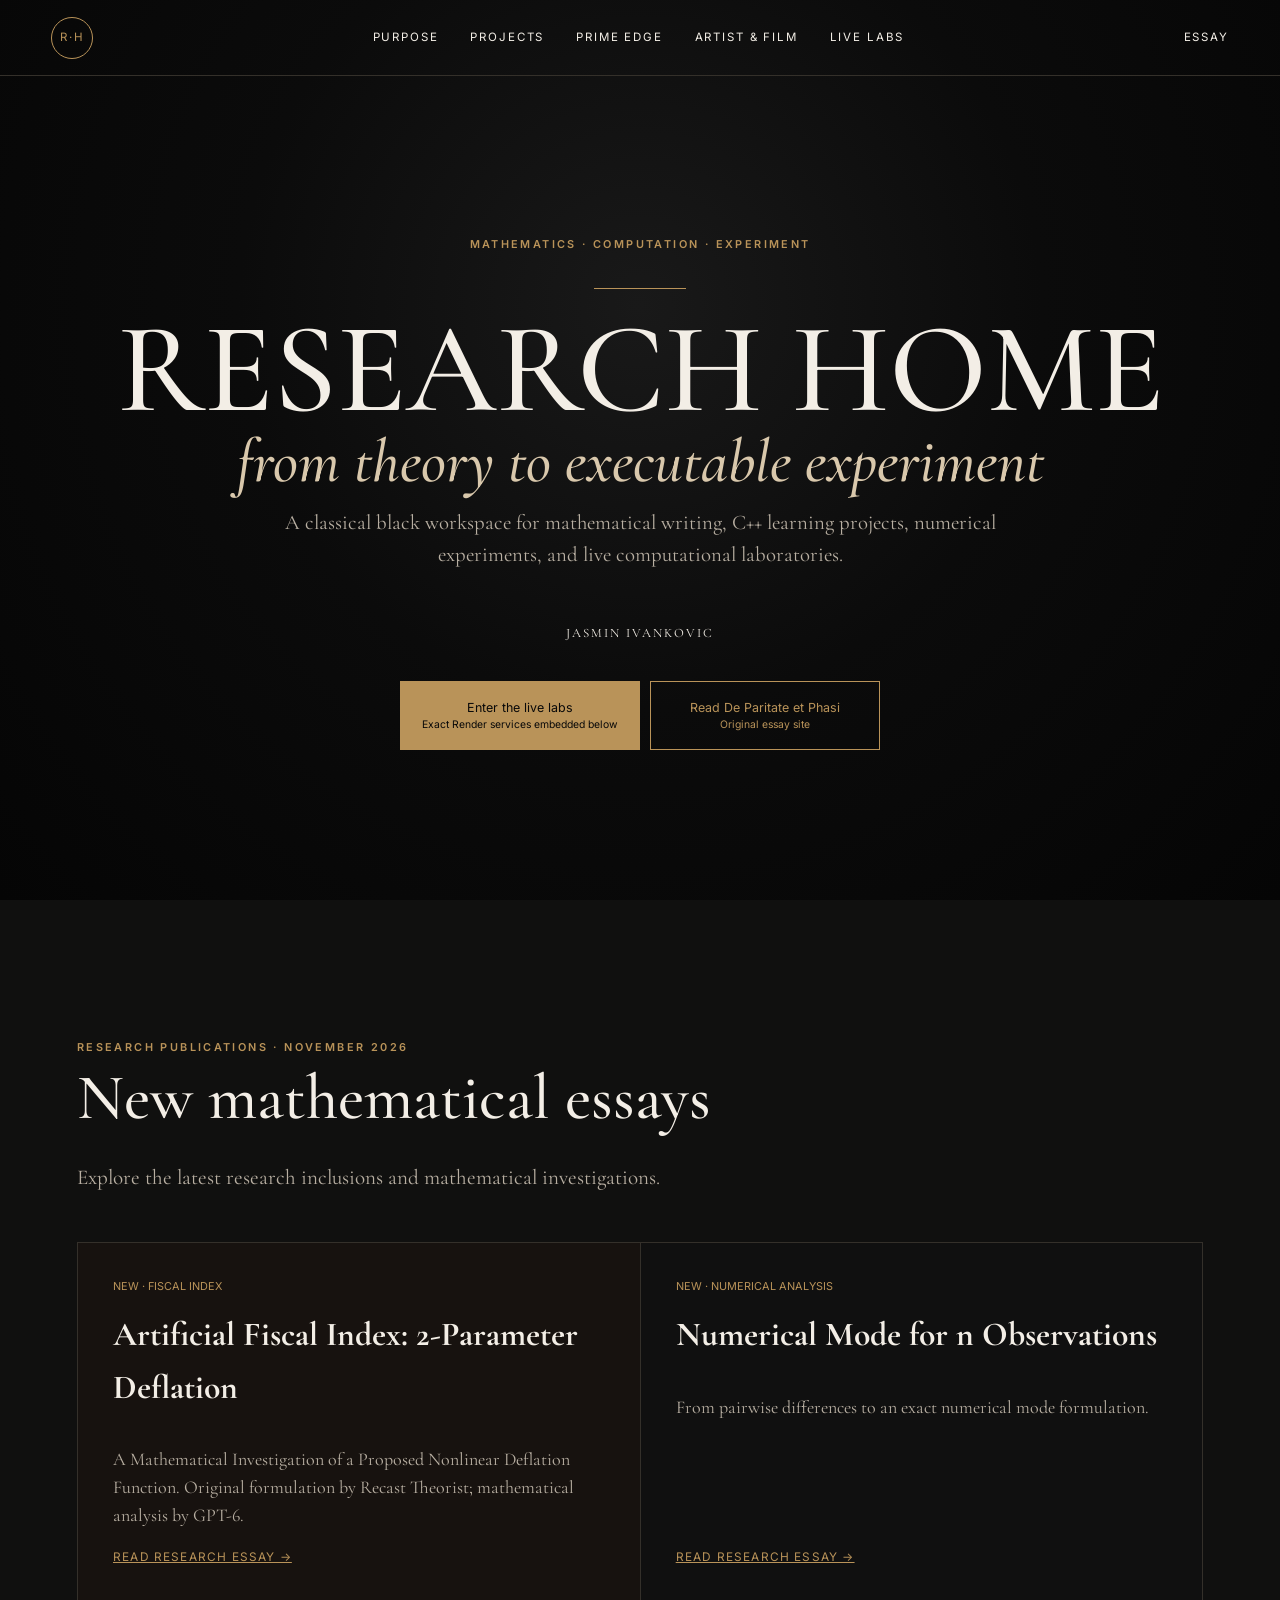
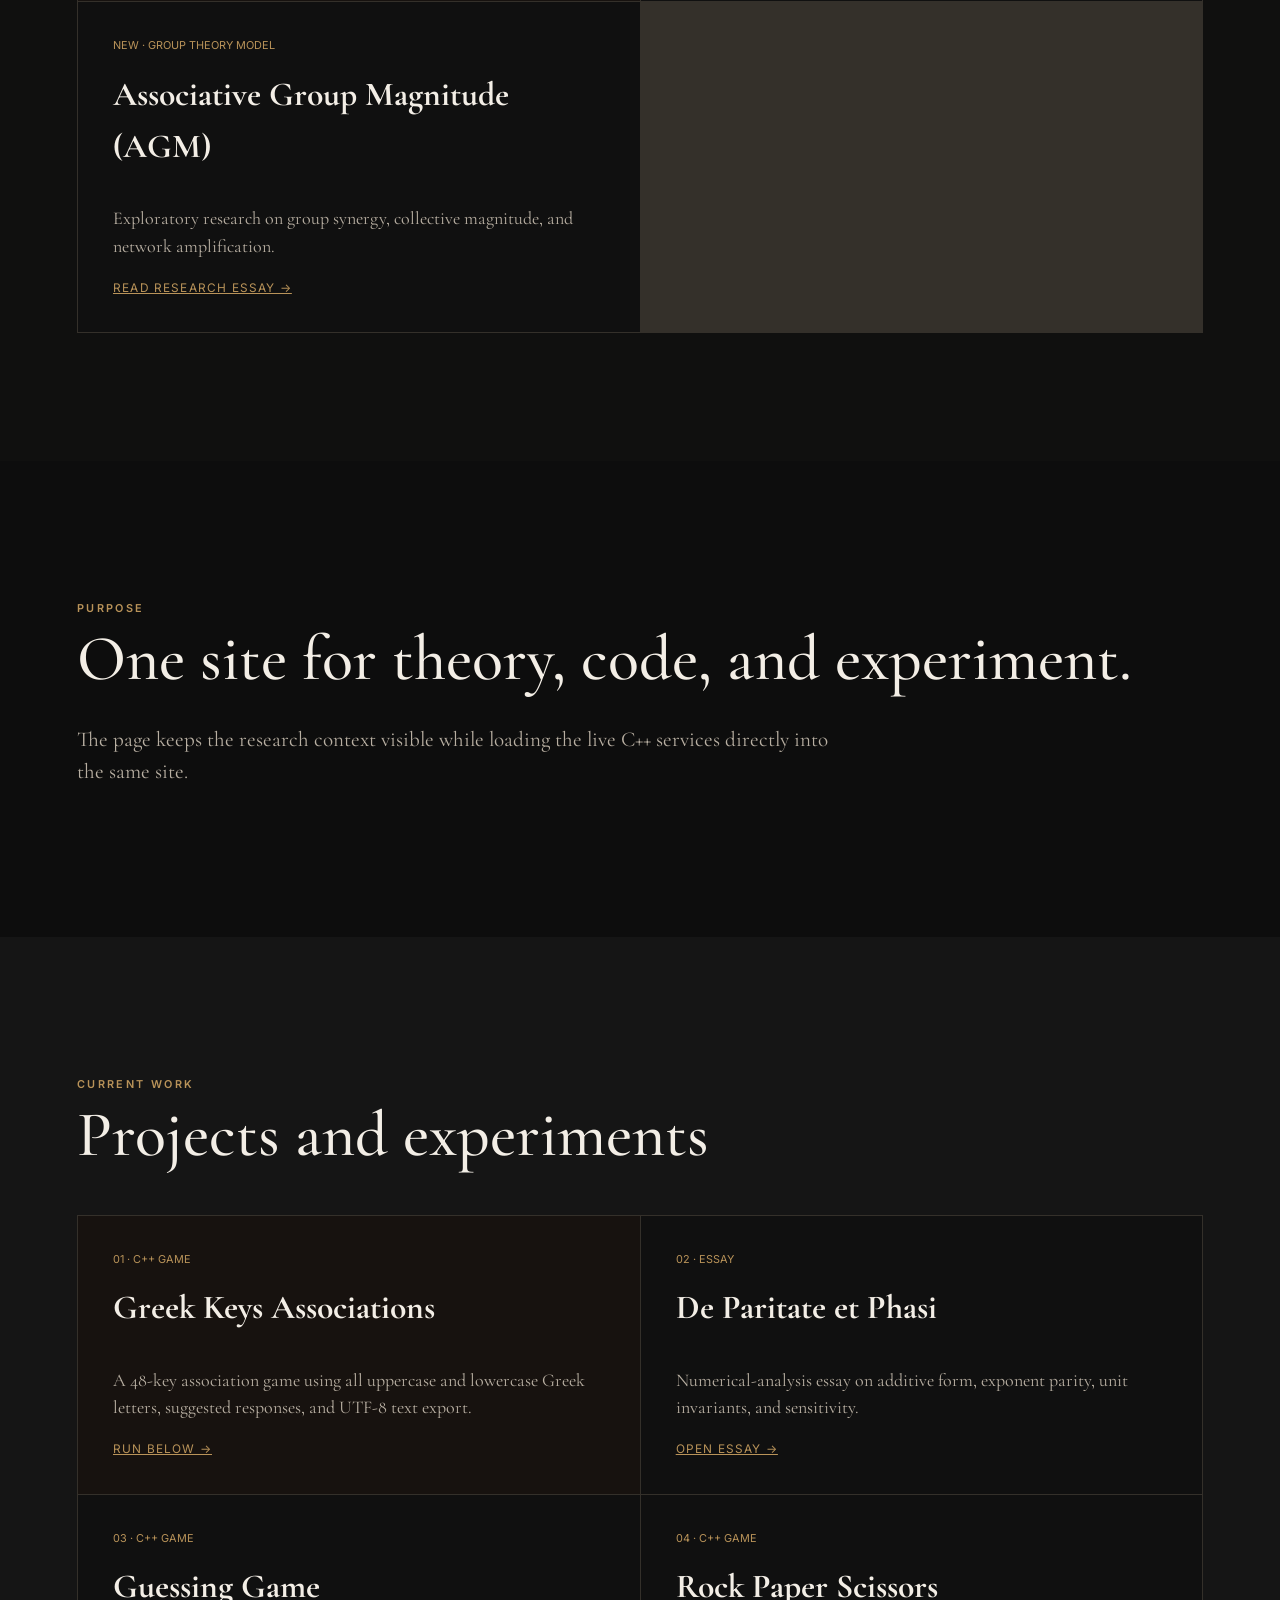
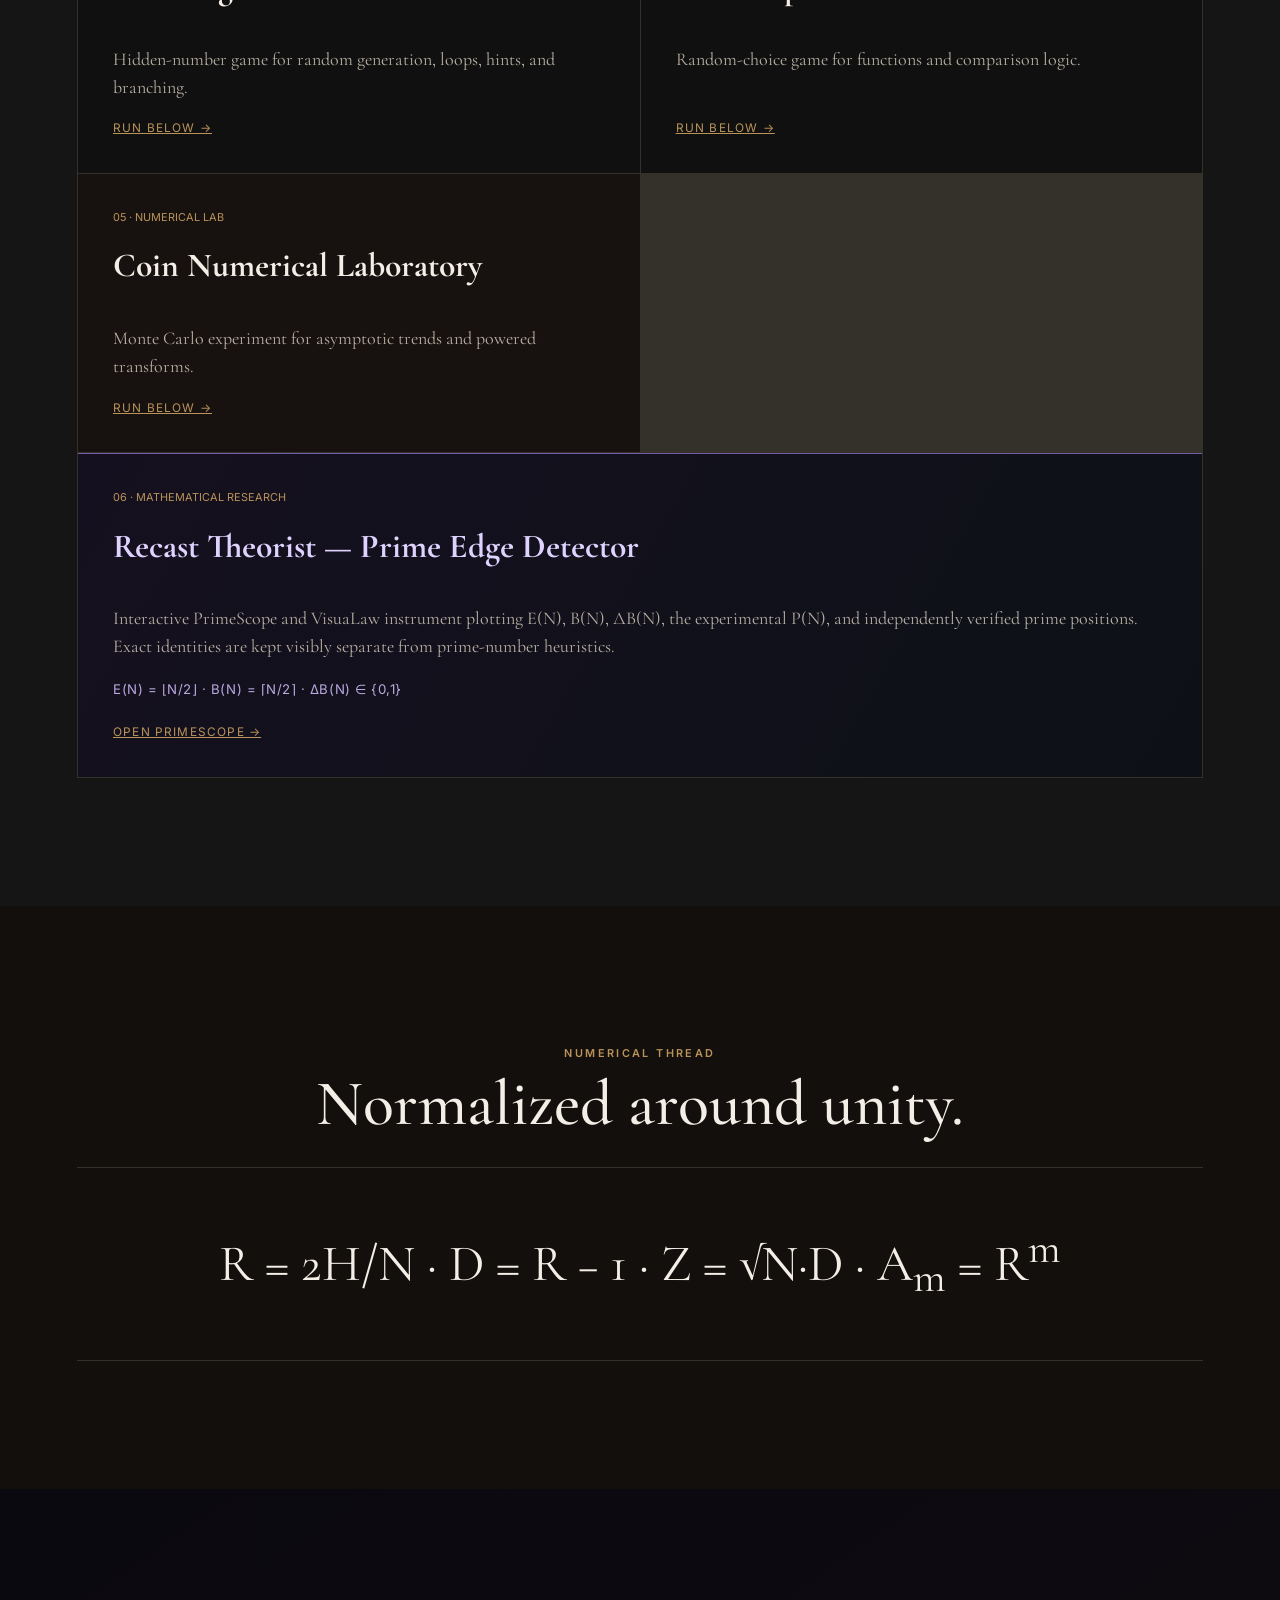
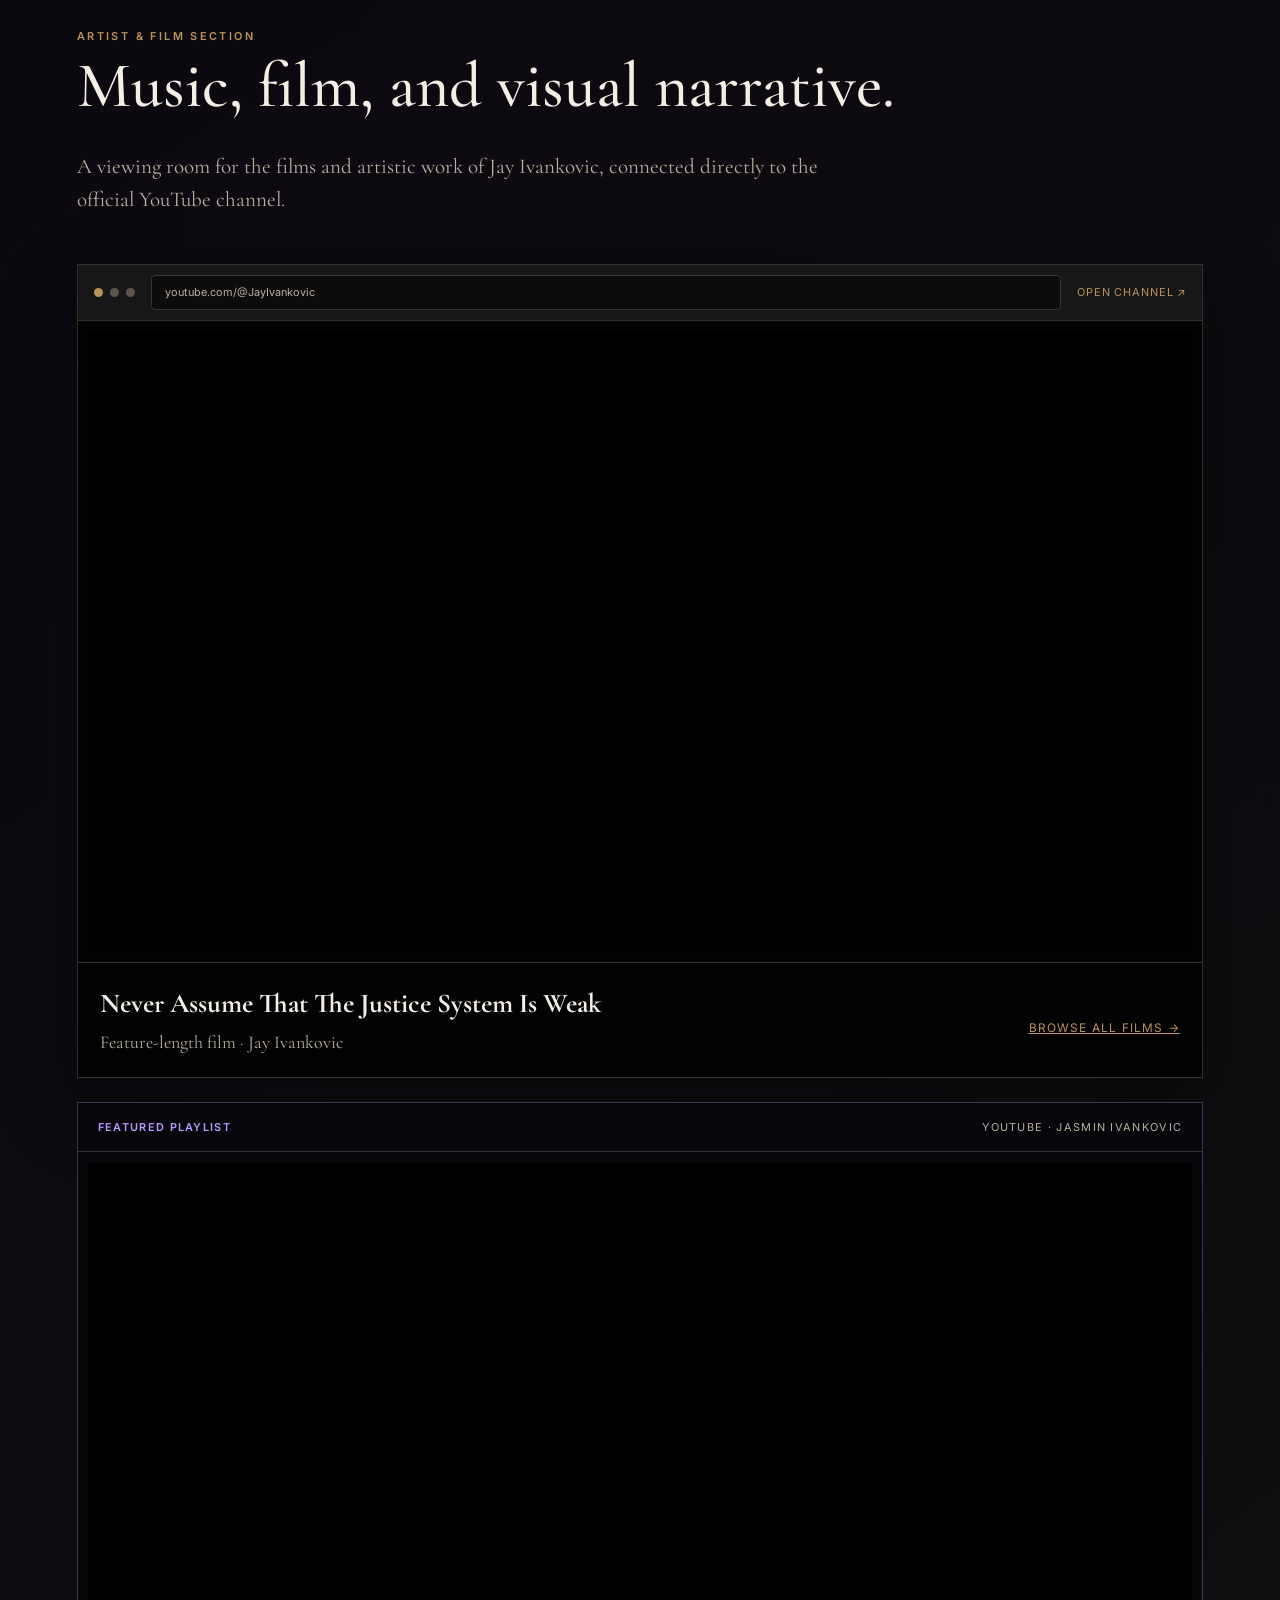
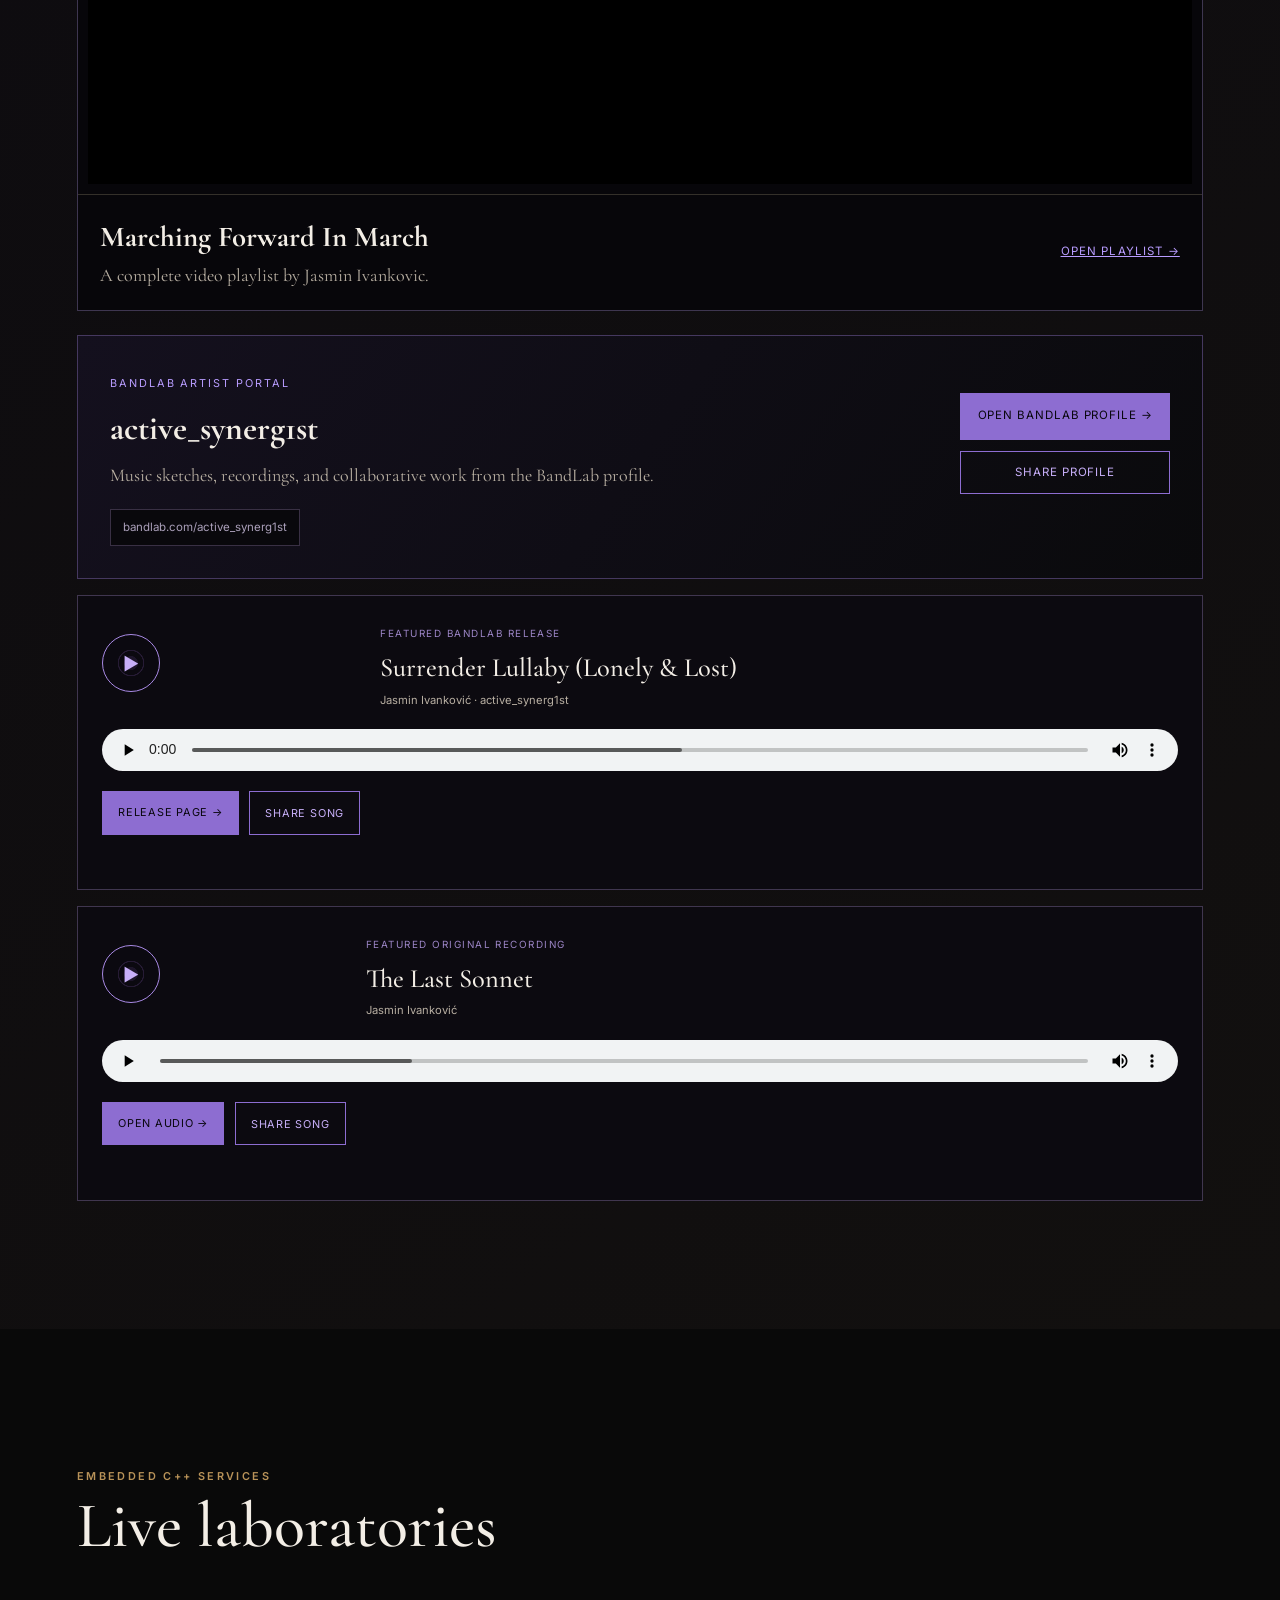
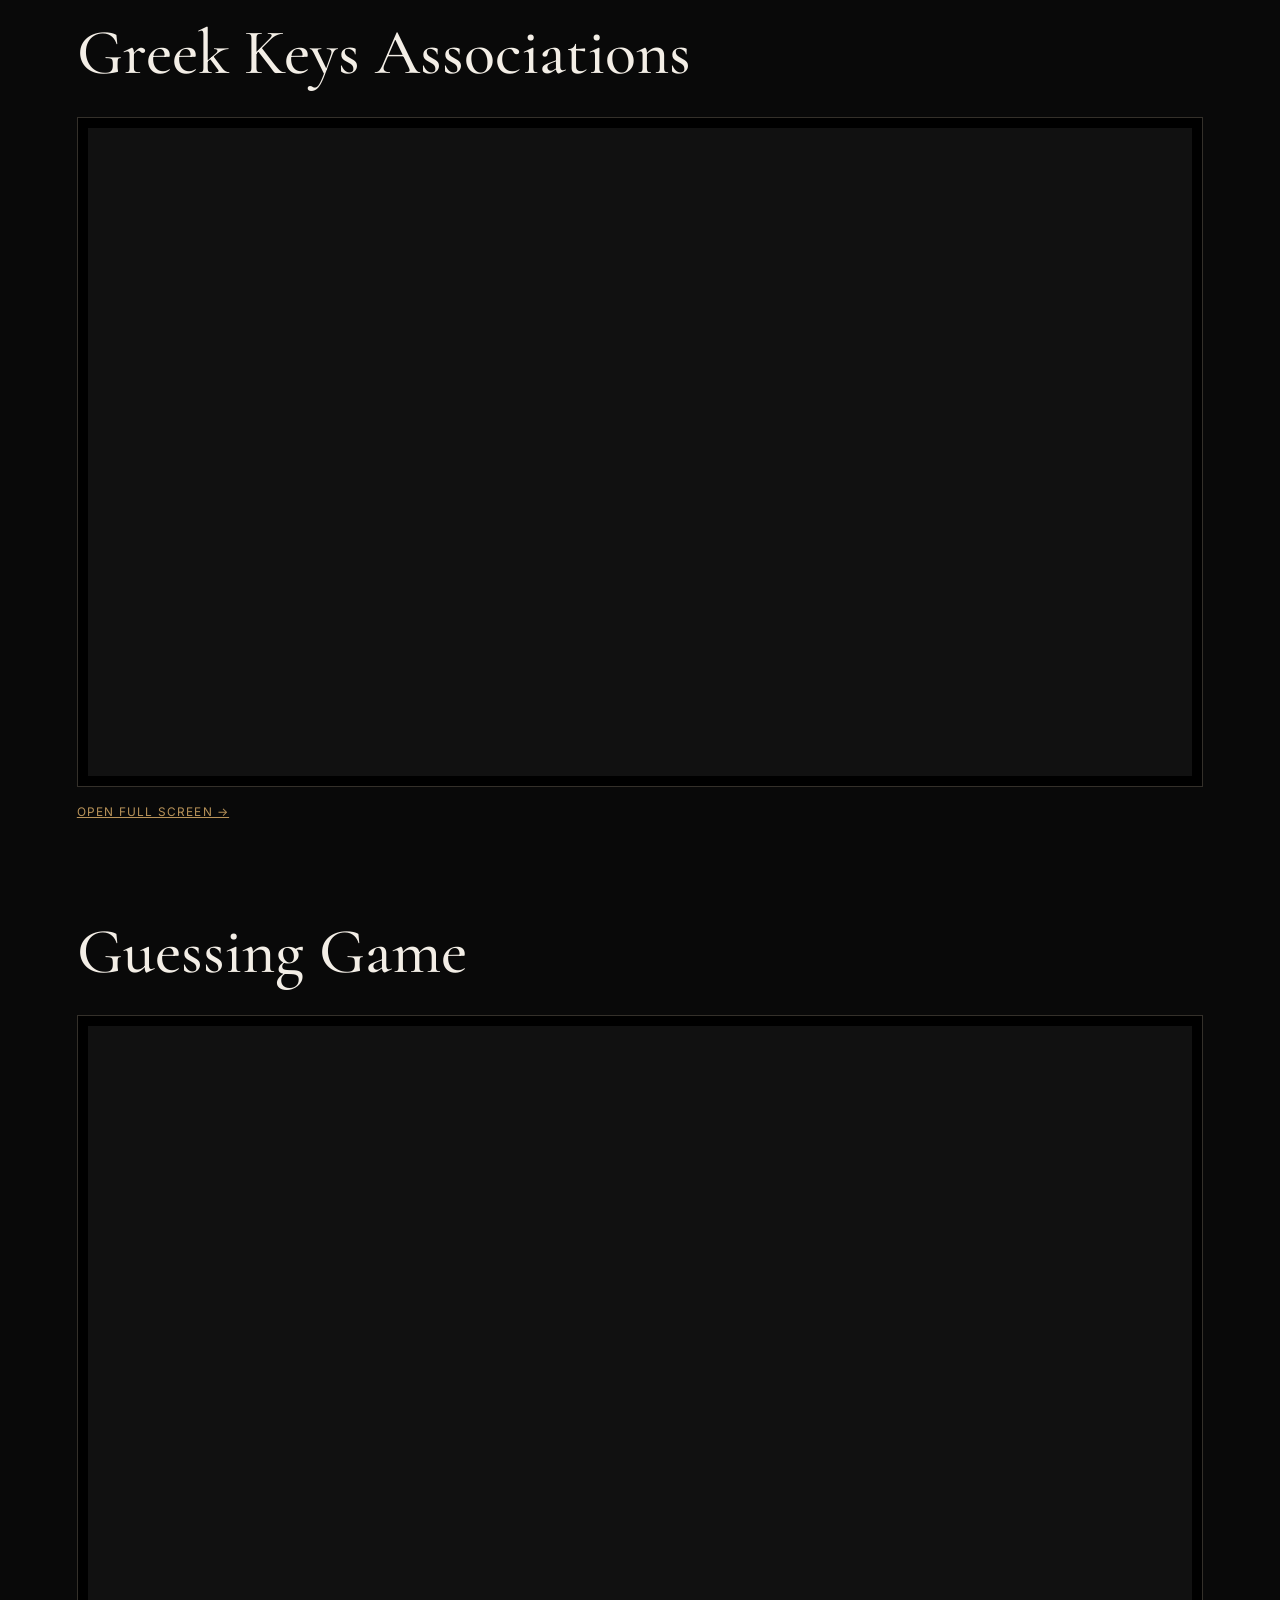
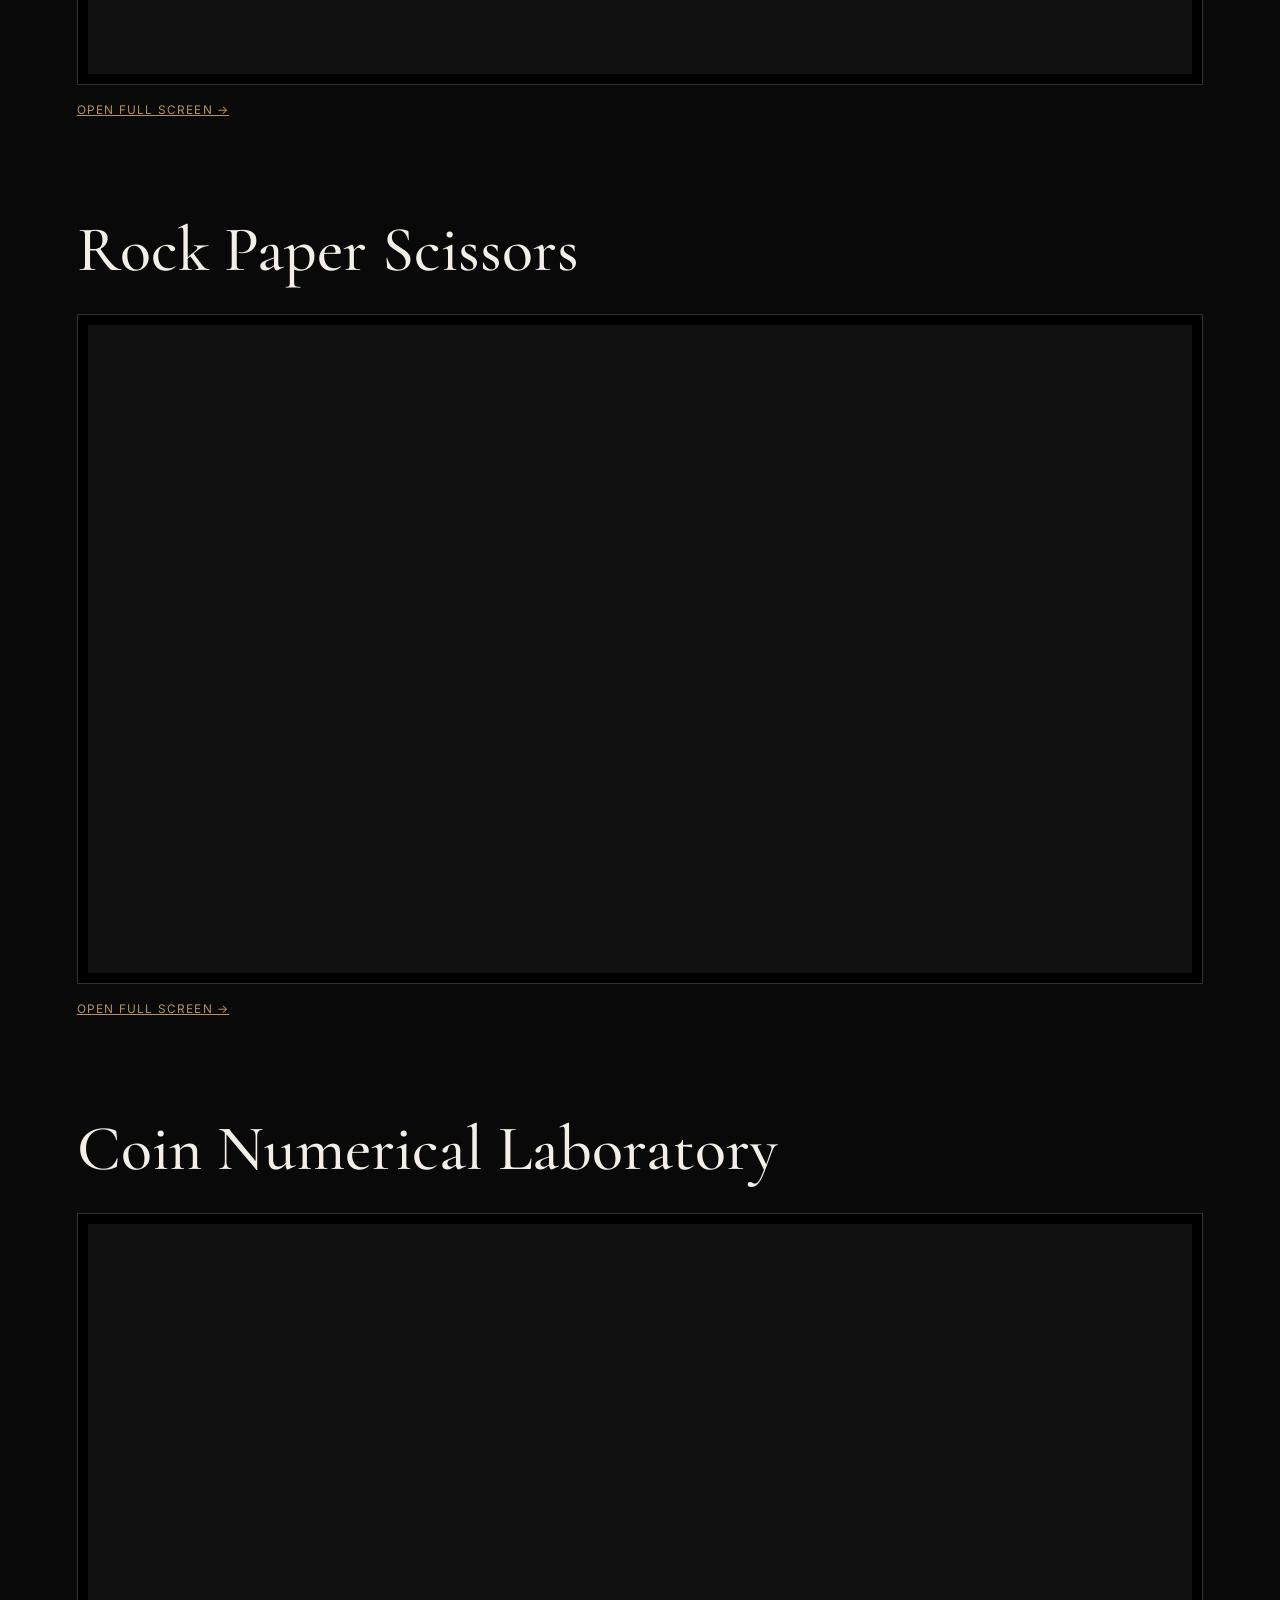
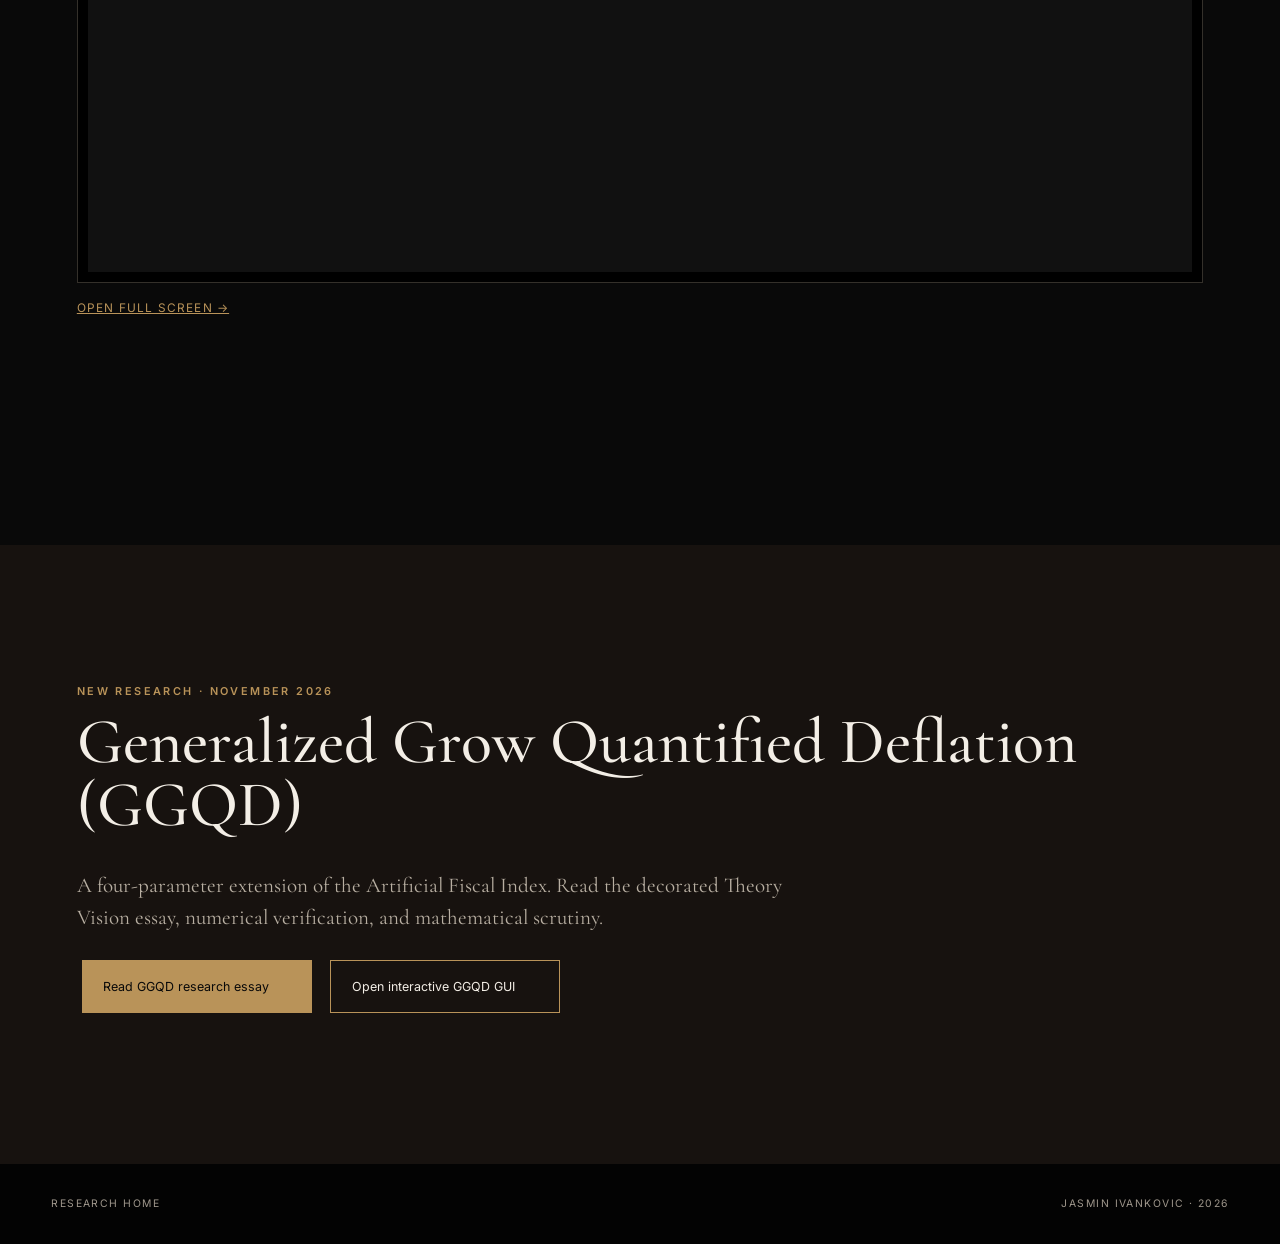
==== commit 9f7c55f2: "Add interactive GGQD GUI link to Research Home" ====
--- a/home/index.html
+++ b/home/index.html
@@ -1 +1 @@
-<!doctype html><html lang="en"><head><meta charset="utf-8"/><meta name="viewport" content="width=device-width,initial-scale=1,viewport-fit=cover"/><meta name="theme-color" content="#070707"/><meta name="description" content="Research Home — mathematics, C++ experiments, and numerical analysis by Jasmin Ivankovic."/><title>Research Home · Jasmin Ivankovic</title><style>@import url('https://fonts.googleapis.com/css2?family=Cormorant+Garamond:ital,wght@0,400;0,500;0,600;1,400;1,500&family=Inter:wght@400;500;600&display=swap');:root{--black:#070707;--black2:#0d0d0d;--black3:#151515;--ink:#f3eee6;--muted:#b8afa2;--gold:#b99359;--line:#34302a;--serif:'Cormorant Garamond',Georgia,serif;--sans:Inter,Arial,sans-serif}*{box-sizing:border-box}html{scroll-behavior:smooth}body{margin:0;overflow-x:hidden;background:var(--black);color:var(--ink);font-family:var(--serif);font-size:18px;line-height:1.55}a{color:inherit}.masthead{height:76px;display:flex;align-items:center;justify-content:space-between;padding:0 4vw;border-bottom:1px solid var(--line);position:absolute;top:0;width:100%;z-index:5;font-family:var(--sans);font-size:.72rem;text-transform:uppercase;letter-spacing:.16em}.masthead nav{display:flex;gap:2rem}.masthead nav a{text-decoration:none}.seal{display:grid;place-items:center;width:42px;height:42px;border:1px solid var(--gold);border-radius:50%;text-decoration:none;color:var(--gold)}.hero{min-height:100svh;padding:9rem 7vw 4rem;display:flex;flex-direction:column;align-items:center;text-align:center;justify-content:center;background:radial-gradient(circle at 50% 34%,#191919 0,#0b0b0b 46%,#050505 100%)}.eyebrow{font-family:var(--sans);text-transform:uppercase;letter-spacing:.22em;font-size:.68rem;color:var(--gold);font-weight:600}.rule{width:92px;border-top:1px solid var(--gold);margin:1.5rem 0 2rem}.hero h1{font-size:clamp(4.2rem,10vw,9rem);font-weight:500;line-height:.76;margin:0;text-transform:uppercase}.hero h1 span{display:block;font-size:.48em;font-style:italic;text-transform:none;color:#d9c8ac;margin-top:.35em}.subtitle{font-size:1.3rem;max-width:760px;color:var(--muted)}.author{text-transform:uppercase;letter-spacing:.16em;font-size:.8rem;margin:2rem}.button{min-width:230px;padding:1rem 1.3rem;text-decoration:none;border:1px solid var(--gold);display:inline-flex;flex-direction:column;font-family:var(--sans);font-size:.78rem;margin:.3rem}.button.primary{background:var(--gold);color:#090909}.button.secondary{color:var(--gold)}.section{padding:8rem max(6vw,calc((100vw - 1200px)/2))}.section h2{font-weight:500;font-size:clamp(2.7rem,5vw,4.8rem);line-height:.98;margin:.5rem 0 2rem}.lead{font-size:1.32rem;max-width:760px;color:var(--muted)}.intro{background:var(--black2)}.projects{background:var(--black3)}.project-grid{display:grid;grid-template-columns:repeat(2,1fr);gap:1px;background:var(--line);border:1px solid var(--line);margin-top:3rem}.card{background:#101010;padding:2.2rem;min-height:250px;display:flex;flex-direction:column}.card.featured{background:#17120f}.card.research{grid-column:1/-1;min-height:290px;background:linear-gradient(120deg,#15101f,#0d1117);border-top:1px solid #745da6}.card.research h3{color:#dfd2ff}.card.research .mini-formula{font-family:var(--sans);font-size:.83rem;letter-spacing:.04em;color:#b9a8e0;margin:0 0 1.5rem}.card .num{font-family:var(--sans);font-size:.68rem;color:var(--gold)}.card h3{font-size:2.1rem;margin:.9rem 0}.card p{color:var(--muted);flex:1}.card a,.fallback{font-family:var(--sans);font-size:.74rem;text-transform:uppercase;letter-spacing:.1em;color:var(--gold)}.formula-band{background:#130f0d;text-align:center}.formula{font-size:clamp(2rem,4vw,4rem);padding:3rem 1rem;border-top:1px solid var(--line);border-bottom:1px solid var(--line)}.artist-section{background:linear-gradient(145deg,#0b0910,#12100f)}.media-browser{margin-top:3rem;border:1px solid var(--line);background:#020202;box-shadow:0 24px 70px rgba(0,0,0,.36)}.browser-bar{min-height:54px;display:grid;grid-template-columns:auto 1fr auto;gap:1rem;align-items:center;padding:.65rem 1rem;border-bottom:1px solid var(--line);background:#171717;font-family:var(--sans);font-size:.68rem}.browser-dots{display:flex;gap:7px}.browser-dots i{display:block;width:9px;height:9px;border-radius:50%;background:#5b554d}.browser-dots i:first-child{background:#b99359}.browser-address{padding:.5rem .8rem;border:1px solid #39342e;border-radius:4px;color:#b8afa2;background:#0c0c0c}.browser-bar a{text-decoration:none;color:var(--gold);text-transform:uppercase;letter-spacing:.08em}.film-frame{padding:10px}.film-frame iframe{display:block;width:100%;height:auto;aspect-ratio:16/9;background:#000}.film-caption{display:flex;justify-content:space-between;gap:2rem;align-items:center;padding:1.25rem 1.4rem;border-top:1px solid var(--line)}.film-caption h3{font-size:1.7rem;margin:0}.film-caption p{margin:.2rem 0 0;color:var(--muted)}.playlist-browser{margin-top:1.5rem;border:1px solid #3e3650;background:#07060a}.playlist-head{display:flex;justify-content:space-between;gap:1rem;align-items:center;padding:1rem 1.25rem;border-bottom:1px solid var(--line);font-family:var(--sans);font-size:.68rem;text-transform:uppercase;letter-spacing:.12em;color:#b8afa2}.playlist-head strong{color:#b89cff;font-weight:600}.playlist-caption{display:flex;justify-content:space-between;gap:2rem;align-items:center;padding:1.25rem 1.4rem;border-top:1px solid var(--line)}.playlist-caption h3{font-size:1.8rem;margin:0}.playlist-caption p{margin:.15rem 0 0;color:var(--muted)}.playlist-caption a{font-family:var(--sans);font-size:.72rem;text-transform:uppercase;letter-spacing:.1em;color:#b89cff}.bandlab-plugin{margin-top:1.5rem;padding:2rem;border:1px solid #45385f;background:linear-gradient(125deg,#14101e,#0a0a0c);display:grid;grid-template-columns:1fr auto;gap:2rem;align-items:center}.bandlab-label{font-family:var(--sans);font-size:.68rem;letter-spacing:.18em;text-transform:uppercase;color:#b89cff}.bandlab-plugin h3{font-size:2.1rem;margin:.45rem 0}.bandlab-plugin p{color:var(--muted);margin:.2rem 0 1.2rem}.bandlab-url{display:inline-block;max-width:100%;overflow-wrap:anywhere;font-family:var(--sans);font-size:.72rem;color:#aa9fb9;padding:.55rem .75rem;border:1px solid #393044;background:#09080c}.bandlab-actions{display:flex;flex-direction:column;gap:.7rem;min-width:210px}.bandlab-actions a,.bandlab-actions button{padding:.85rem 1rem;border:1px solid #8d6dd1;background:transparent;color:#c7aff8;font-family:var(--sans);font-size:.72rem;text-transform:uppercase;letter-spacing:.08em;text-align:center;text-decoration:none;cursor:pointer}.bandlab-actions a{background:#8d6dd1;color:#09070e}.bandlab-actions button:hover{background:#1f172d}.bandlab-status{min-height:1rem;text-align:center;color:#9b91a8;font-family:var(--sans);font-size:.65rem}.song-card{margin-top:1rem;padding:1.35rem 1.5rem;border:1px solid #40364f;background:#0c0a10;display:grid;grid-template-columns:auto 1fr auto;gap:1.25rem;align-items:center}.song-disc{display:grid;place-items:center;width:58px;height:58px;border-radius:50%;border:1px solid #a889e4;color:#c7aff8;font-family:var(--sans);font-size:1.1rem;background:radial-gradient(circle,#1d152a 0 17%,#0b0910 18% 30%,#261b35 31% 33%,#0b0910 34%)}.song-meta span{font-family:var(--sans);font-size:.62rem;letter-spacing:.15em;color:#9c85c6;text-transform:uppercase}.song-meta h4{font-size:1.65rem;font-weight:500;margin:.15rem 0}.song-meta p{font-family:var(--sans);font-size:.7rem;color:var(--muted);margin:0}.song-actions{display:flex;gap:.65rem}.song-actions a,.song-actions button{padding:.78rem .95rem;border:1px solid #8d6dd1;background:transparent;color:#c7aff8;font-family:var(--sans);font-size:.68rem;text-transform:uppercase;letter-spacing:.07em;text-decoration:none;cursor:pointer}.song-actions a{background:#8d6dd1;color:#09070e}.song-actions button:hover{background:#1f172d}.song-share-status{grid-column:1/-1;min-height:.8rem;color:#9b91a8;font-family:var(--sans);font-size:.63rem;text-align:right}.song-player{grid-column:1/-1;width:100%;min-width:0;height:42px;accent-color:#8d6dd1}.film-caption p{margin:.2rem 0 0;color:var(--muted)}.lab-section{background:#090909}.lab{margin:4rem 0 6rem}.lab-head p{color:var(--muted)}.frame-shell{overflow:hidden;border:1px solid var(--line);background:#000;padding:10px}iframe{display:block;width:100%;max-width:100%;height:clamp(520px,72svh,650px);border:0;background:#111}button,a{touch-action:manipulation}.fallback{display:inline-block;margin-top:1rem}.footer{display:flex;justify-content:space-between;padding:2rem 4vw;background:#030303;color:#9f978c;font-family:var(--sans);font-size:.65rem;text-transform:uppercase;letter-spacing:.14em}@media(max-width:800px){.masthead{height:64px;padding:0 1.2rem}.masthead nav{display:none}.film-caption,.playlist-caption{align-items:flex-start;flex-direction:column}.browser-address{display:none}.browser-bar{grid-template-columns:auto 1fr}.bandlab-plugin{grid-template-columns:1fr;padding:1.4rem}.bandlab-actions{min-width:0}.bandlab-actions a,.bandlab-actions button{min-height:44px}.song-card{grid-template-columns:auto 1fr;padding:1.1rem}.song-actions{grid-column:1/-1;flex-direction:column}.song-actions a,.song-actions button{display:flex;width:100%;min-height:44px;align-items:center;justify-content:center}.song-share-status{text-align:left}.card.research{grid-column:auto}.project-grid{grid-template-columns:1fr}iframe{height:min(68svh,580px);min-height:480px}.film-frame iframe{height:auto;min-height:0}.section{padding:5rem 1.2rem}.hero{padding-left:1.2rem;padding-right:1.2rem}.hero h1{font-size:clamp(3rem,16vw,3.8rem)}.button{width:100%;margin:.4rem 0}.footer{flex-direction:column;gap:.65rem;align-items:flex-start}}@media(max-width:480px){body{font-size:17px}.song-disc{width:48px;height:48px}.song-meta h4{font-size:1.35rem}.browser-bar{padding:.6rem .75rem}.film-frame,.frame-shell{padding:4px}iframe{height:68svh;min-height:430px}.film-frame iframe{height:auto;min-height:0}}@media(prefers-reduced-motion:reduce){html{scroll-behavior:auto}}</style></head><body><header class="masthead"><a class="seal" href="#top">R·H</a><nav><a href="#purpose">Purpose</a><a href="#projects">Projects</a><a href="#prime-edge">Prime Edge</a><a href="#artist-film">Artist & Film</a><a href="#labs">Live Labs</a></nav><a href="../" style="text-decoration:none">Essay</a></header><main><section class="hero" id="top"><p class="eyebrow">Mathematics · Computation · Experiment</p><div class="rule"></div><h1>Research Home<span>from theory to executable experiment</span></h1><p class="subtitle">A classical black workspace for mathematical writing, C++ learning projects, numerical experiments, and live computational laboratories.</p><p class="author">Jasmin Ivankovic</p><div><a class="button primary" href="#labs">Enter the live labs<small>Exact Render services embedded below</small></a><a class="button secondary" href="../">Read De Paritate et Phasi<small>Original essay site</small></a></div></section><section class="section" id="research-essays" style="background:#10100f"><p class="eyebrow">Research publications · November 2026</p><h2>New mathematical essays</h2><p class="lead">Explore the latest research inclusions and mathematical investigations.</p><div class="project-grid"><article class="card featured"><span class="num">NEW · FISCAL INDEX</span><h3>Artificial Fiscal Index: 2-Parameter Deflation</h3><p>A Mathematical Investigation of a Proposed Nonlinear Deflation Function. Original formulation by Recast Theorist; mathematical analysis by GPT-6.</p><a href="artificial-fiscal-index.html">Read research essay →</a></article><article class="card"><span class="num">NEW · NUMERICAL ANALYSIS</span><h3>Numerical Mode for n Observations</h3><p>From pairwise differences to an exact numerical mode formulation.</p><a href="../numerical-mode.html">Read research essay →</a></article><article class="card"><span class="num">NEW · GROUP THEORY MODEL</span><h3>Associative Group Magnitude (AGM)</h3><p>Exploratory research on group synergy, collective magnitude, and network amplification.</p><a href="../agm-associative-group-magnitude.html">Read research essay →</a></article></div></section><section class="intro section" id="purpose"><p class="eyebrow">Purpose</p><h2>One site for theory, code, and experiment.</h2><p class="lead">The page keeps the research context visible while loading the live C++ services directly into the same site.</p></section><section class="projects section" id="projects"><p class="eyebrow">Current work</p><h2>Projects and experiments</h2><div class="project-grid"><article class="card featured"><span class="num">01 · C++ GAME</span><h3>Greek Keys Associations</h3><p>A 48-key association game using all uppercase and lowercase Greek letters, suggested responses, and UTF-8 text export.</p><a href="#greek">Run below →</a></article><article class="card"><span class="num">02 · ESSAY</span><h3>De Paritate et Phasi</h3><p>Numerical-analysis essay on additive form, exponent parity, unit invariants, and sensitivity.</p><a href="../">Open essay →</a></article><article class="card"><span class="num">03 · C++ GAME</span><h3>Guessing Game</h3><p>Hidden-number game for random generation, loops, hints, and branching.</p><a href="#guess">Run below →</a></article><article class="card"><span class="num">04 · C++ GAME</span><h3>Rock Paper Scissors</h3><p>Random-choice game for functions and comparison logic.</p><a href="#rps">Run below →</a></article><article class="card featured"><span class="num">05 · NUMERICAL LAB</span><h3>Coin Numerical Laboratory</h3><p>Monte Carlo experiment for asymptotic trends and powered transforms.</p><a href="#coin">Run below →</a></article><article class="card research" id="prime-edge"><span class="num">06 · MATHEMATICAL RESEARCH</span><h3>Recast Theorist — Prime Edge Detector</h3><p>Interactive PrimeScope and VisuaLaw instrument plotting E(N), B(N), ΔB(N), the experimental P(N), and independently verified prime positions. Exact identities are kept visibly separate from prime-number heuristics.</p><div class="mini-formula">E(N) = ⌊N/2⌋ · B(N) = ⌈N/2⌉ · ΔB(N) ∈ {0,1}</div><a href="https://recast-theorist-prime-edge.recast.chatgpt.site" target="_blank" rel="noopener noreferrer">Open PrimeScope →</a></article></div></section><section class="formula-band section"><p class="eyebrow">Numerical thread</p><h2>Normalized around unity.</h2><div class="formula">R = 2H/N · D = R − 1 · Z = √N·D · A<sub>m</sub> = R<sup>m</sup></div></section><section class="artist-section section" id="artist-film"><p class="eyebrow">Artist &amp; Film Section</p><h2>Music, film, and visual narrative.</h2><p class="lead">A viewing room for the films and artistic work of Jay Ivankovic, connected directly to the official YouTube channel.</p><div class="media-browser"><div class="browser-bar"><span class="browser-dots" aria-hidden="true"><i></i><i></i><i></i></span><span class="browser-address">youtube.com/@JayIvankovic</span><a href="https://www.youtube.com/@JayIvankovic" target="_blank" rel="noopener noreferrer">Open channel ↗</a></div><div class="film-frame"><iframe src="https://www.youtube-nocookie.com/embed/U53ArMr8rts" title="Never Assume That The Justice System Is Weak — a film by Jay Ivankovic" loading="lazy" allow="accelerometer; autoplay; clipboard-write; encrypted-media; gyroscope; picture-in-picture; web-share" referrerpolicy="strict-origin-when-cross-origin" allowfullscreen></iframe></div><div class="film-caption"><div><h3>Never Assume That The Justice System Is Weak</h3><p>Feature-length film · Jay Ivankovic</p></div><a class="fallback" href="https://www.youtube.com/@JayIvankovic" target="_blank" rel="noopener noreferrer">Browse all films →</a></div></div><div class="playlist-browser"><div class="playlist-head"><strong>Featured playlist</strong><span>YouTube · Jasmin Ivankovic</span></div><div class="film-frame"><iframe src="https://www.youtube-nocookie.com/embed/videoseries?list=PLXXGQSpcMKnpYfIi-GoFz84Wsf4bWyVsV" title="Marching Forward In March playlist by Jasmin Ivankovic" loading="lazy" allow="accelerometer; autoplay; clipboard-write; encrypted-media; gyroscope; picture-in-picture; web-share" referrerpolicy="strict-origin-when-cross-origin" allowfullscreen></iframe></div><div class="playlist-caption"><div><h3>Marching Forward In March</h3><p>A complete video playlist by Jasmin Ivankovic.</p></div><a href="https://www.youtube.com/playlist?list=PLXXGQSpcMKnpYfIi-GoFz84Wsf4bWyVsV" target="_blank" rel="noopener noreferrer">Open playlist →</a></div></div><div class="bandlab-plugin"><div><span class="bandlab-label">BandLab Artist Portal</span><h3>active_synerg1st</h3><p>Music sketches, recordings, and collaborative work from the BandLab profile.</p><span class="bandlab-url">bandlab.com/active_synerg1st</span></div><div class="bandlab-actions"><a href="https://www.bandlab.com/active_synerg1st" target="_blank" rel="noopener noreferrer">Open BandLab profile →</a><button type="button" id="share-bandlab">Share profile</button><span class="bandlab-status" id="share-bandlab-status" aria-live="polite"></span></div></div><div class="song-card"><span class="song-disc" aria-hidden="true">▶</span><div class="song-meta"><span>Featured BandLab release</span><h4>Surrender Lullaby (Lonely &amp; Lost)</h4><p>Jasmin Ivanković · active_synerg1st</p></div><audio class="song-player" controls preload="metadata" aria-label="Play Surrender Lullaby (Lonely &amp; Lost)" src="audio/surrender-lullaby-lonely-and-lost.mp3">Your browser does not support embedded audio. <a href="audio/surrender-lullaby-lonely-and-lost.mp3">Open the recording</a>.</audio><div class="song-actions"><a href="https://bnd.link/active_synerg1st/surrender-lullaby-lonely-lost-42bae9d8" target="_blank" rel="noopener noreferrer">Release page →</a><button type="button" id="share-song">Share song</button></div><span class="song-share-status" id="share-song-status" aria-live="polite"></span></div><div class="song-card"><span class="song-disc" aria-hidden="true">▶</span><div class="song-meta"><span>Featured original recording</span><h4>The Last Sonnet</h4><p>Jasmin Ivanković</p></div><audio class="song-player" controls preload="metadata" aria-label="Play The Last Sonnet" src="audio/the-last-sonnet.mp3">Your browser does not support embedded audio. <a href="audio/the-last-sonnet.mp3">Open the recording</a>.</audio><div class="song-actions"><a href="audio/the-last-sonnet.mp3" target="_blank" rel="noopener noreferrer">Open audio →</a><button type="button" id="share-sonnet">Share song</button></div><span class="song-share-status" id="share-sonnet-status" aria-live="polite"></span></div></section><section class="lab-section section" id="labs"><p class="eyebrow">Embedded C++ services</p><h2>Live laboratories</h2><div class="lab" id="greek"><h2>Greek Keys Associations</h2><div class="frame-shell"><iframe src="https://greek-keys-nfpo.onrender.com/" title="Greek Keys Associations" loading="lazy"></iframe></div><a class="fallback" href="https://greek-keys-nfpo.onrender.com/" target="_blank" rel="noopener noreferrer">Open full screen →</a></div><div class="lab" id="guess"><h2>Guessing Game</h2><div class="frame-shell"><iframe src="https://guessing-game-0smu.onrender.com/" title="Guessing Game" loading="lazy"></iframe></div><a class="fallback" href="https://guessing-game-0smu.onrender.com/" target="_blank" rel="noopener noreferrer">Open full screen →</a></div><div class="lab" id="rps"><h2>Rock Paper Scissors</h2><div class="frame-shell"><iframe src="https://rock-paper-scissors-qvug.onrender.com/" title="Rock Paper Scissors" loading="lazy"></iframe></div><a class="fallback" href="https://rock-paper-scissors-qvug.onrender.com/" target="_blank" rel="noopener noreferrer">Open full screen →</a></div><div class="lab" id="coin"><h2>Coin Numerical Laboratory</h2><div class="frame-shell"><iframe src="https://coin-numerical-lab-57m5.onrender.com/" title="Coin Numerical Laboratory" loading="lazy"></iframe></div><a class="fallback" href="https://coin-numerical-lab-57m5.onrender.com/" target="_blank" rel="noopener noreferrer">Open full screen →</a></div></section><section class="section" id="ggqd-research" style="background:#17120f"><p class="eyebrow">New research · November 2026</p><h2>Generalized Grow Quantified Deflation (GGQD)</h2><p class="lead">A four-parameter extension of the Artificial Fiscal Index. Read the decorated Theory Vision essay, numerical verification, and mathematical scrutiny.</p><p><a class="button primary" href="../ggqd-generalized-grow-quantified-deflation.html">Read GGQD research essay</a></p></section></main><footer class="footer"><span>Research Home</span><span>Jasmin Ivankovic · 2026</span></footer><script>(()=>{const url="https://www.bandlab.com/active_synerg1st";const button=document.getElementById("share-bandlab");const status=document.getElementById("share-bandlab-status");if(!button)return;button.addEventListener("click",async()=>{try{if(navigator.share){await navigator.share({title:"active_synerg1st on BandLab",text:"Listen to active_synerg1st on BandLab.",url});status.textContent="Share menu opened."}else if(navigator.clipboard){await navigator.clipboard.writeText(url);status.textContent="BandLab link copied."}else{const input=document.createElement("input");input.value=url;document.body.appendChild(input);input.select();document.execCommand("copy");input.remove();status.textContent="BandLab link copied."}}catch(error){if(error&&error.name==="AbortError"){status.textContent=""}else{status.textContent="Open the profile to copy its link."}}})})();</script><script>(()=>{const url="https://bnd.link/active_synerg1st/surrender-lullaby-lonely-lost-42bae9d8";const button=document.getElementById("share-song");const status=document.getElementById("share-song-status");if(!button)return;button.addEventListener("click",async()=>{try{if(navigator.share){await navigator.share({title:"Surrender Lullaby (Lonely & Lost)",text:"Listen to Surrender Lullaby (Lonely & Lost) by active_synerg1st.",url});status.textContent="Share menu opened."}else if(navigator.clipboard){await navigator.clipboard.writeText(url);status.textContent="Song link copied."}else{const input=document.createElement("input");input.value=url;document.body.appendChild(input);input.select();document.execCommand("copy");input.remove();status.textContent="Song link copied."}}catch(error){if(error&&error.name==="AbortError"){status.textContent=""}else{status.textContent="Open the song to copy its link."}}})})();</script><script>(()=>{const url=new URL("audio/the-last-sonnet.mp3",window.location.href).href;const button=document.getElementById("share-sonnet");const status=document.getElementById("share-sonnet-status");if(!button)return;button.addEventListener("click",async()=>{try{if(navigator.share){await navigator.share({title:"The Last Sonnet",text:"Listen to The Last Sonnet by Jasmin Ivanković.",url});status.textContent="Share menu opened."}else if(navigator.clipboard){await navigator.clipboard.writeText(url);status.textContent="Song link copied."}else{const input=document.createElement("input");input.value=url;document.body.appendChild(input);input.select();document.execCommand("copy");input.remove();status.textContent="Song link copied."}}catch(error){if(error&&error.name==="AbortError"){status.textContent=""}else{status.textContent="Open the audio to copy its link."}}})})();</script></body></html>+<!doctype html><html lang="en"><head><meta charset="utf-8"/><meta name="viewport" content="width=device-width,initial-scale=1,viewport-fit=cover"/><meta name="theme-color" content="#070707"/><meta name="description" content="Research Home — mathematics, C++ experiments, and numerical analysis by Jasmin Ivankovic."/><title>Research Home · Jasmin Ivankovic</title><style>@import url('https://fonts.googleapis.com/css2?family=Cormorant+Garamond:ital,wght@0,400;0,500;0,600;1,400;1,500&family=Inter:wght@400;500;600&display=swap');:root{--black:#070707;--black2:#0d0d0d;--black3:#151515;--ink:#f3eee6;--muted:#b8afa2;--gold:#b99359;--line:#34302a;--serif:'Cormorant Garamond',Georgia,serif;--sans:Inter,Arial,sans-serif}*{box-sizing:border-box}html{scroll-behavior:smooth}body{margin:0;overflow-x:hidden;background:var(--black);color:var(--ink);font-family:var(--serif);font-size:18px;line-height:1.55}a{color:inherit}.masthead{height:76px;display:flex;align-items:center;justify-content:space-between;padding:0 4vw;border-bottom:1px solid var(--line);position:absolute;top:0;width:100%;z-index:5;font-family:var(--sans);font-size:.72rem;text-transform:uppercase;letter-spacing:.16em}.masthead nav{display:flex;gap:2rem}.masthead nav a{text-decoration:none}.seal{display:grid;place-items:center;width:42px;height:42px;border:1px solid var(--gold);border-radius:50%;text-decoration:none;color:var(--gold)}.hero{min-height:100svh;padding:9rem 7vw 4rem;display:flex;flex-direction:column;align-items:center;text-align:center;justify-content:center;background:radial-gradient(circle at 50% 34%,#191919 0,#0b0b0b 46%,#050505 100%)}.eyebrow{font-family:var(--sans);text-transform:uppercase;letter-spacing:.22em;font-size:.68rem;color:var(--gold);font-weight:600}.rule{width:92px;border-top:1px solid var(--gold);margin:1.5rem 0 2rem}.hero h1{font-size:clamp(4.2rem,10vw,9rem);font-weight:500;line-height:.76;margin:0;text-transform:uppercase}.hero h1 span{display:block;font-size:.48em;font-style:italic;text-transform:none;color:#d9c8ac;margin-top:.35em}.subtitle{font-size:1.3rem;max-width:760px;color:var(--muted)}.author{text-transform:uppercase;letter-spacing:.16em;font-size:.8rem;margin:2rem}.button{min-width:230px;padding:1rem 1.3rem;text-decoration:none;border:1px solid var(--gold);display:inline-flex;flex-direction:column;font-family:var(--sans);font-size:.78rem;margin:.3rem}.button.primary{background:var(--gold);color:#090909}.button.secondary{color:var(--gold)}.section{padding:8rem max(6vw,calc((100vw - 1200px)/2))}.section h2{font-weight:500;font-size:clamp(2.7rem,5vw,4.8rem);line-height:.98;margin:.5rem 0 2rem}.lead{font-size:1.32rem;max-width:760px;color:var(--muted)}.intro{background:var(--black2)}.projects{background:var(--black3)}.project-grid{display:grid;grid-template-columns:repeat(2,1fr);gap:1px;background:var(--line);border:1px solid var(--line);margin-top:3rem}.card{background:#101010;padding:2.2rem;min-height:250px;display:flex;flex-direction:column}.card.featured{background:#17120f}.card.research{grid-column:1/-1;min-height:290px;background:linear-gradient(120deg,#15101f,#0d1117);border-top:1px solid #745da6}.card.research h3{color:#dfd2ff}.card.research .mini-formula{font-family:var(--sans);font-size:.83rem;letter-spacing:.04em;color:#b9a8e0;margin:0 0 1.5rem}.card .num{font-family:var(--sans);font-size:.68rem;color:var(--gold)}.card h3{font-size:2.1rem;margin:.9rem 0}.card p{color:var(--muted);flex:1}.card a,.fallback{font-family:var(--sans);font-size:.74rem;text-transform:uppercase;letter-spacing:.1em;color:var(--gold)}.formula-band{background:#130f0d;text-align:center}.formula{font-size:clamp(2rem,4vw,4rem);padding:3rem 1rem;border-top:1px solid var(--line);border-bottom:1px solid var(--line)}.artist-section{background:linear-gradient(145deg,#0b0910,#12100f)}.media-browser{margin-top:3rem;border:1px solid var(--line);background:#020202;box-shadow:0 24px 70px rgba(0,0,0,.36)}.browser-bar{min-height:54px;display:grid;grid-template-columns:auto 1fr auto;gap:1rem;align-items:center;padding:.65rem 1rem;border-bottom:1px solid var(--line);background:#171717;font-family:var(--sans);font-size:.68rem}.browser-dots{display:flex;gap:7px}.browser-dots i{display:block;width:9px;height:9px;border-radius:50%;background:#5b554d}.browser-dots i:first-child{background:#b99359}.browser-address{padding:.5rem .8rem;border:1px solid #39342e;border-radius:4px;color:#b8afa2;background:#0c0c0c}.browser-bar a{text-decoration:none;color:var(--gold);text-transform:uppercase;letter-spacing:.08em}.film-frame{padding:10px}.film-frame iframe{display:block;width:100%;height:auto;aspect-ratio:16/9;background:#000}.film-caption{display:flex;justify-content:space-between;gap:2rem;align-items:center;padding:1.25rem 1.4rem;border-top:1px solid var(--line)}.film-caption h3{font-size:1.7rem;margin:0}.film-caption p{margin:.2rem 0 0;color:var(--muted)}.playlist-browser{margin-top:1.5rem;border:1px solid #3e3650;background:#07060a}.playlist-head{display:flex;justify-content:space-between;gap:1rem;align-items:center;padding:1rem 1.25rem;border-bottom:1px solid var(--line);font-family:var(--sans);font-size:.68rem;text-transform:uppercase;letter-spacing:.12em;color:#b8afa2}.playlist-head strong{color:#b89cff;font-weight:600}.playlist-caption{display:flex;justify-content:space-between;gap:2rem;align-items:center;padding:1.25rem 1.4rem;border-top:1px solid var(--line)}.playlist-caption h3{font-size:1.8rem;margin:0}.playlist-caption p{margin:.15rem 0 0;color:var(--muted)}.playlist-caption a{font-family:var(--sans);font-size:.72rem;text-transform:uppercase;letter-spacing:.1em;color:#b89cff}.bandlab-plugin{margin-top:1.5rem;padding:2rem;border:1px solid #45385f;background:linear-gradient(125deg,#14101e,#0a0a0c);display:grid;grid-template-columns:1fr auto;gap:2rem;align-items:center}.bandlab-label{font-family:var(--sans);font-size:.68rem;letter-spacing:.18em;text-transform:uppercase;color:#b89cff}.bandlab-plugin h3{font-size:2.1rem;margin:.45rem 0}.bandlab-plugin p{color:var(--muted);margin:.2rem 0 1.2rem}.bandlab-url{display:inline-block;max-width:100%;overflow-wrap:anywhere;font-family:var(--sans);font-size:.72rem;color:#aa9fb9;padding:.55rem .75rem;border:1px solid #393044;background:#09080c}.bandlab-actions{display:flex;flex-direction:column;gap:.7rem;min-width:210px}.bandlab-actions a,.bandlab-actions button{padding:.85rem 1rem;border:1px solid #8d6dd1;background:transparent;color:#c7aff8;font-family:var(--sans);font-size:.72rem;text-transform:uppercase;letter-spacing:.08em;text-align:center;text-decoration:none;cursor:pointer}.bandlab-actions a{background:#8d6dd1;color:#09070e}.bandlab-actions button:hover{background:#1f172d}.bandlab-status{min-height:1rem;text-align:center;color:#9b91a8;font-family:var(--sans);font-size:.65rem}.song-card{margin-top:1rem;padding:1.35rem 1.5rem;border:1px solid #40364f;background:#0c0a10;display:grid;grid-template-columns:auto 1fr auto;gap:1.25rem;align-items:center}.song-disc{display:grid;place-items:center;width:58px;height:58px;border-radius:50%;border:1px solid #a889e4;color:#c7aff8;font-family:var(--sans);font-size:1.1rem;background:radial-gradient(circle,#1d152a 0 17%,#0b0910 18% 30%,#261b35 31% 33%,#0b0910 34%)}.song-meta span{font-family:var(--sans);font-size:.62rem;letter-spacing:.15em;color:#9c85c6;text-transform:uppercase}.song-meta h4{font-size:1.65rem;font-weight:500;margin:.15rem 0}.song-meta p{font-family:var(--sans);font-size:.7rem;color:var(--muted);margin:0}.song-actions{display:flex;gap:.65rem}.song-actions a,.song-actions button{padding:.78rem .95rem;border:1px solid #8d6dd1;background:transparent;color:#c7aff8;font-family:var(--sans);font-size:.68rem;text-transform:uppercase;letter-spacing:.07em;text-decoration:none;cursor:pointer}.song-actions a{background:#8d6dd1;color:#09070e}.song-actions button:hover{background:#1f172d}.song-share-status{grid-column:1/-1;min-height:.8rem;color:#9b91a8;font-family:var(--sans);font-size:.63rem;text-align:right}.song-player{grid-column:1/-1;width:100%;min-width:0;height:42px;accent-color:#8d6dd1}.film-caption p{margin:.2rem 0 0;color:var(--muted)}.lab-section{background:#090909}.lab{margin:4rem 0 6rem}.lab-head p{color:var(--muted)}.frame-shell{overflow:hidden;border:1px solid var(--line);background:#000;padding:10px}iframe{display:block;width:100%;max-width:100%;height:clamp(520px,72svh,650px);border:0;background:#111}button,a{touch-action:manipulation}.fallback{display:inline-block;margin-top:1rem}.footer{display:flex;justify-content:space-between;padding:2rem 4vw;background:#030303;color:#9f978c;font-family:var(--sans);font-size:.65rem;text-transform:uppercase;letter-spacing:.14em}@media(max-width:800px){.masthead{height:64px;padding:0 1.2rem}.masthead nav{display:none}.film-caption,.playlist-caption{align-items:flex-start;flex-direction:column}.browser-address{display:none}.browser-bar{grid-template-columns:auto 1fr}.bandlab-plugin{grid-template-columns:1fr;padding:1.4rem}.bandlab-actions{min-width:0}.bandlab-actions a,.bandlab-actions button{min-height:44px}.song-card{grid-template-columns:auto 1fr;padding:1.1rem}.song-actions{grid-column:1/-1;flex-direction:column}.song-actions a,.song-actions button{display:flex;width:100%;min-height:44px;align-items:center;justify-content:center}.song-share-status{text-align:left}.card.research{grid-column:auto}.project-grid{grid-template-columns:1fr}iframe{height:min(68svh,580px);min-height:480px}.film-frame iframe{height:auto;min-height:0}.section{padding:5rem 1.2rem}.hero{padding-left:1.2rem;padding-right:1.2rem}.hero h1{font-size:clamp(3rem,16vw,3.8rem)}.button{width:100%;margin:.4rem 0}.footer{flex-direction:column;gap:.65rem;align-items:flex-start}}@media(max-width:480px){body{font-size:17px}.song-disc{width:48px;height:48px}.song-meta h4{font-size:1.35rem}.browser-bar{padding:.6rem .75rem}.film-frame,.frame-shell{padding:4px}iframe{height:68svh;min-height:430px}.film-frame iframe{height:auto;min-height:0}}@media(prefers-reduced-motion:reduce){html{scroll-behavior:auto}}</style></head><body><header class="masthead"><a class="seal" href="#top">R·H</a><nav><a href="#purpose">Purpose</a><a href="#projects">Projects</a><a href="#prime-edge">Prime Edge</a><a href="#artist-film">Artist & Film</a><a href="#labs">Live Labs</a></nav><a href="../" style="text-decoration:none">Essay</a></header><main><section class="hero" id="top"><p class="eyebrow">Mathematics · Computation · Experiment</p><div class="rule"></div><h1>Research Home<span>from theory to executable experiment</span></h1><p class="subtitle">A classical black workspace for mathematical writing, C++ learning projects, numerical experiments, and live computational laboratories.</p><p class="author">Jasmin Ivankovic</p><div><a class="button primary" href="#labs">Enter the live labs<small>Exact Render services embedded below</small></a><a class="button secondary" href="../">Read De Paritate et Phasi<small>Original essay site</small></a></div></section><section class="section" id="research-essays" style="background:#10100f"><p class="eyebrow">Research publications · November 2026</p><h2>New mathematical essays</h2><p class="lead">Explore the latest research inclusions and mathematical investigations.</p><div class="project-grid"><article class="card featured"><span class="num">NEW · FISCAL INDEX</span><h3>Artificial Fiscal Index: 2-Parameter Deflation</h3><p>A Mathematical Investigation of a Proposed Nonlinear Deflation Function. Original formulation by Recast Theorist; mathematical analysis by GPT-6.</p><a href="artificial-fiscal-index.html">Read research essay →</a></article><article class="card"><span class="num">NEW · NUMERICAL ANALYSIS</span><h3>Numerical Mode for n Observations</h3><p>From pairwise differences to an exact numerical mode formulation.</p><a href="../numerical-mode.html">Read research essay →</a></article><article class="card"><span class="num">NEW · GROUP THEORY MODEL</span><h3>Associative Group Magnitude (AGM)</h3><p>Exploratory research on group synergy, collective magnitude, and network amplification.</p><a href="../agm-associative-group-magnitude.html">Read research essay →</a></article></div></section><section class="intro section" id="purpose"><p class="eyebrow">Purpose</p><h2>One site for theory, code, and experiment.</h2><p class="lead">The page keeps the research context visible while loading the live C++ services directly into the same site.</p></section><section class="projects section" id="projects"><p class="eyebrow">Current work</p><h2>Projects and experiments</h2><div class="project-grid"><article class="card featured"><span class="num">01 · C++ GAME</span><h3>Greek Keys Associations</h3><p>A 48-key association game using all uppercase and lowercase Greek letters, suggested responses, and UTF-8 text export.</p><a href="#greek">Run below →</a></article><article class="card"><span class="num">02 · ESSAY</span><h3>De Paritate et Phasi</h3><p>Numerical-analysis essay on additive form, exponent parity, unit invariants, and sensitivity.</p><a href="../">Open essay →</a></article><article class="card"><span class="num">03 · C++ GAME</span><h3>Guessing Game</h3><p>Hidden-number game for random generation, loops, hints, and branching.</p><a href="#guess">Run below →</a></article><article class="card"><span class="num">04 · C++ GAME</span><h3>Rock Paper Scissors</h3><p>Random-choice game for functions and comparison logic.</p><a href="#rps">Run below →</a></article><article class="card featured"><span class="num">05 · NUMERICAL LAB</span><h3>Coin Numerical Laboratory</h3><p>Monte Carlo experiment for asymptotic trends and powered transforms.</p><a href="#coin">Run below →</a></article><article class="card research" id="prime-edge"><span class="num">06 · MATHEMATICAL RESEARCH</span><h3>Recast Theorist — Prime Edge Detector</h3><p>Interactive PrimeScope and VisuaLaw instrument plotting E(N), B(N), ΔB(N), the experimental P(N), and independently verified prime positions. Exact identities are kept visibly separate from prime-number heuristics.</p><div class="mini-formula">E(N) = ⌊N/2⌋ · B(N) = ⌈N/2⌉ · ΔB(N) ∈ {0,1}</div><a href="https://recast-theorist-prime-edge.recast.chatgpt.site" target="_blank" rel="noopener noreferrer">Open PrimeScope →</a></article></div></section><section class="formula-band section"><p class="eyebrow">Numerical thread</p><h2>Normalized around unity.</h2><div class="formula">R = 2H/N · D = R − 1 · Z = √N·D · A<sub>m</sub> = R<sup>m</sup></div></section><section class="artist-section section" id="artist-film"><p class="eyebrow">Artist &amp; Film Section</p><h2>Music, film, and visual narrative.</h2><p class="lead">A viewing room for the films and artistic work of Jay Ivankovic, connected directly to the official YouTube channel.</p><div class="media-browser"><div class="browser-bar"><span class="browser-dots" aria-hidden="true"><i></i><i></i><i></i></span><span class="browser-address">youtube.com/@JayIvankovic</span><a href="https://www.youtube.com/@JayIvankovic" target="_blank" rel="noopener noreferrer">Open channel ↗</a></div><div class="film-frame"><iframe src="https://www.youtube-nocookie.com/embed/U53ArMr8rts" title="Never Assume That The Justice System Is Weak — a film by Jay Ivankovic" loading="lazy" allow="accelerometer; autoplay; clipboard-write; encrypted-media; gyroscope; picture-in-picture; web-share" referrerpolicy="strict-origin-when-cross-origin" allowfullscreen></iframe></div><div class="film-caption"><div><h3>Never Assume That The Justice System Is Weak</h3><p>Feature-length film · Jay Ivankovic</p></div><a class="fallback" href="https://www.youtube.com/@JayIvankovic" target="_blank" rel="noopener noreferrer">Browse all films →</a></div></div><div class="playlist-browser"><div class="playlist-head"><strong>Featured playlist</strong><span>YouTube · Jasmin Ivankovic</span></div><div class="film-frame"><iframe src="https://www.youtube-nocookie.com/embed/videoseries?list=PLXXGQSpcMKnpYfIi-GoFz84Wsf4bWyVsV" title="Marching Forward In March playlist by Jasmin Ivankovic" loading="lazy" allow="accelerometer; autoplay; clipboard-write; encrypted-media; gyroscope; picture-in-picture; web-share" referrerpolicy="strict-origin-when-cross-origin" allowfullscreen></iframe></div><div class="playlist-caption"><div><h3>Marching Forward In March</h3><p>A complete video playlist by Jasmin Ivankovic.</p></div><a href="https://www.youtube.com/playlist?list=PLXXGQSpcMKnpYfIi-GoFz84Wsf4bWyVsV" target="_blank" rel="noopener noreferrer">Open playlist →</a></div></div><div class="bandlab-plugin"><div><span class="bandlab-label">BandLab Artist Portal</span><h3>active_synerg1st</h3><p>Music sketches, recordings, and collaborative work from the BandLab profile.</p><span class="bandlab-url">bandlab.com/active_synerg1st</span></div><div class="bandlab-actions"><a href="https://www.bandlab.com/active_synerg1st" target="_blank" rel="noopener noreferrer">Open BandLab profile →</a><button type="button" id="share-bandlab">Share profile</button><span class="bandlab-status" id="share-bandlab-status" aria-live="polite"></span></div></div><div class="song-card"><span class="song-disc" aria-hidden="true">▶</span><div class="song-meta"><span>Featured BandLab release</span><h4>Surrender Lullaby (Lonely &amp; Lost)</h4><p>Jasmin Ivanković · active_synerg1st</p></div><audio class="song-player" controls preload="metadata" aria-label="Play Surrender Lullaby (Lonely &amp; Lost)" src="audio/surrender-lullaby-lonely-and-lost.mp3">Your browser does not support embedded audio. <a href="audio/surrender-lullaby-lonely-and-lost.mp3">Open the recording</a>.</audio><div class="song-actions"><a href="https://bnd.link/active_synerg1st/surrender-lullaby-lonely-lost-42bae9d8" target="_blank" rel="noopener noreferrer">Release page →</a><button type="button" id="share-song">Share song</button></div><span class="song-share-status" id="share-song-status" aria-live="polite"></span></div><div class="song-card"><span class="song-disc" aria-hidden="true">▶</span><div class="song-meta"><span>Featured original recording</span><h4>The Last Sonnet</h4><p>Jasmin Ivanković</p></div><audio class="song-player" controls preload="metadata" aria-label="Play The Last Sonnet" src="audio/the-last-sonnet.mp3">Your browser does not support embedded audio. <a href="audio/the-last-sonnet.mp3">Open the recording</a>.</audio><div class="song-actions"><a href="audio/the-last-sonnet.mp3" target="_blank" rel="noopener noreferrer">Open audio →</a><button type="button" id="share-sonnet">Share song</button></div><span class="song-share-status" id="share-sonnet-status" aria-live="polite"></span></div></section><section class="lab-section section" id="labs"><p class="eyebrow">Embedded C++ services</p><h2>Live laboratories</h2><div class="lab" id="greek"><h2>Greek Keys Associations</h2><div class="frame-shell"><iframe src="https://greek-keys-nfpo.onrender.com/" title="Greek Keys Associations" loading="lazy"></iframe></div><a class="fallback" href="https://greek-keys-nfpo.onrender.com/" target="_blank" rel="noopener noreferrer">Open full screen →</a></div><div class="lab" id="guess"><h2>Guessing Game</h2><div class="frame-shell"><iframe src="https://guessing-game-0smu.onrender.com/" title="Guessing Game" loading="lazy"></iframe></div><a class="fallback" href="https://guessing-game-0smu.onrender.com/" target="_blank" rel="noopener noreferrer">Open full screen →</a></div><div class="lab" id="rps"><h2>Rock Paper Scissors</h2><div class="frame-shell"><iframe src="https://rock-paper-scissors-qvug.onrender.com/" title="Rock Paper Scissors" loading="lazy"></iframe></div><a class="fallback" href="https://rock-paper-scissors-qvug.onrender.com/" target="_blank" rel="noopener noreferrer">Open full screen →</a></div><div class="lab" id="coin"><h2>Coin Numerical Laboratory</h2><div class="frame-shell"><iframe src="https://coin-numerical-lab-57m5.onrender.com/" title="Coin Numerical Laboratory" loading="lazy"></iframe></div><a class="fallback" href="https://coin-numerical-lab-57m5.onrender.com/" target="_blank" rel="noopener noreferrer">Open full screen →</a></div></section><section class="section" id="ggqd-research" style="background:#17120f"><p class="eyebrow">New research · November 2026</p><h2>Generalized Grow Quantified Deflation (GGQD)</h2><p class="lead">A four-parameter extension of the Artificial Fiscal Index. Read the decorated Theory Vision essay, numerical verification, and mathematical scrutiny.</p><p><a class="button primary" href="../ggqd-generalized-grow-quantified-deflation.html">Read GGQD research essay</a> <a class="button" href="../ggqd-laboratory.html" style="margin-left:10px">Open interactive GGQD GUI</a></p></section></main><footer class="footer"><span>Research Home</span><span>Jasmin Ivankovic · 2026</span></footer><script>(()=>{const url="https://www.bandlab.com/active_synerg1st";const button=document.getElementById("share-bandlab");const status=document.getElementById("share-bandlab-status");if(!button)return;button.addEventListener("click",async()=>{try{if(navigator.share){await navigator.share({title:"active_synerg1st on BandLab",text:"Listen to active_synerg1st on BandLab.",url});status.textContent="Share menu opened."}else if(navigator.clipboard){await navigator.clipboard.writeText(url);status.textContent="BandLab link copied."}else{const input=document.createElement("input");input.value=url;document.body.appendChild(input);input.select();document.execCommand("copy");input.remove();status.textContent="BandLab link copied."}}catch(error){if(error&&error.name==="AbortError"){status.textContent=""}else{status.textContent="Open the profile to copy its link."}}})})();</script><script>(()=>{const url="https://bnd.link/active_synerg1st/surrender-lullaby-lonely-lost-42bae9d8";const button=document.getElementById("share-song");const status=document.getElementById("share-song-status");if(!button)return;button.addEventListener("click",async()=>{try{if(navigator.share){await navigator.share({title:"Surrender Lullaby (Lonely & Lost)",text:"Listen to Surrender Lullaby (Lonely & Lost) by active_synerg1st.",url});status.textContent="Share menu opened."}else if(navigator.clipboard){await navigator.clipboard.writeText(url);status.textContent="Song link copied."}else{const input=document.createElement("input");input.value=url;document.body.appendChild(input);input.select();document.execCommand("copy");input.remove();status.textContent="Song link copied."}}catch(error){if(error&&error.name==="AbortError"){status.textContent=""}else{status.textContent="Open the song to copy its link."}}})})();</script><script>(()=>{const url=new URL("audio/the-last-sonnet.mp3",window.location.href).href;const button=document.getElementById("share-sonnet");const status=document.getElementById("share-sonnet-status");if(!button)return;button.addEventListener("click",async()=>{try{if(navigator.share){await navigator.share({title:"The Last Sonnet",text:"Listen to The Last Sonnet by Jasmin Ivanković.",url});status.textContent="Share menu opened."}else if(navigator.clipboard){await navigator.clipboard.writeText(url);status.textContent="Song link copied."}else{const input=document.createElement("input");input.value=url;document.body.appendChild(input);input.select();document.execCommand("copy");input.remove();status.textContent="Song link copied."}}catch(error){if(error&&error.name==="AbortError"){status.textContent=""}else{status.textContent="Open the audio to copy its link."}}})})();</script></body></html>
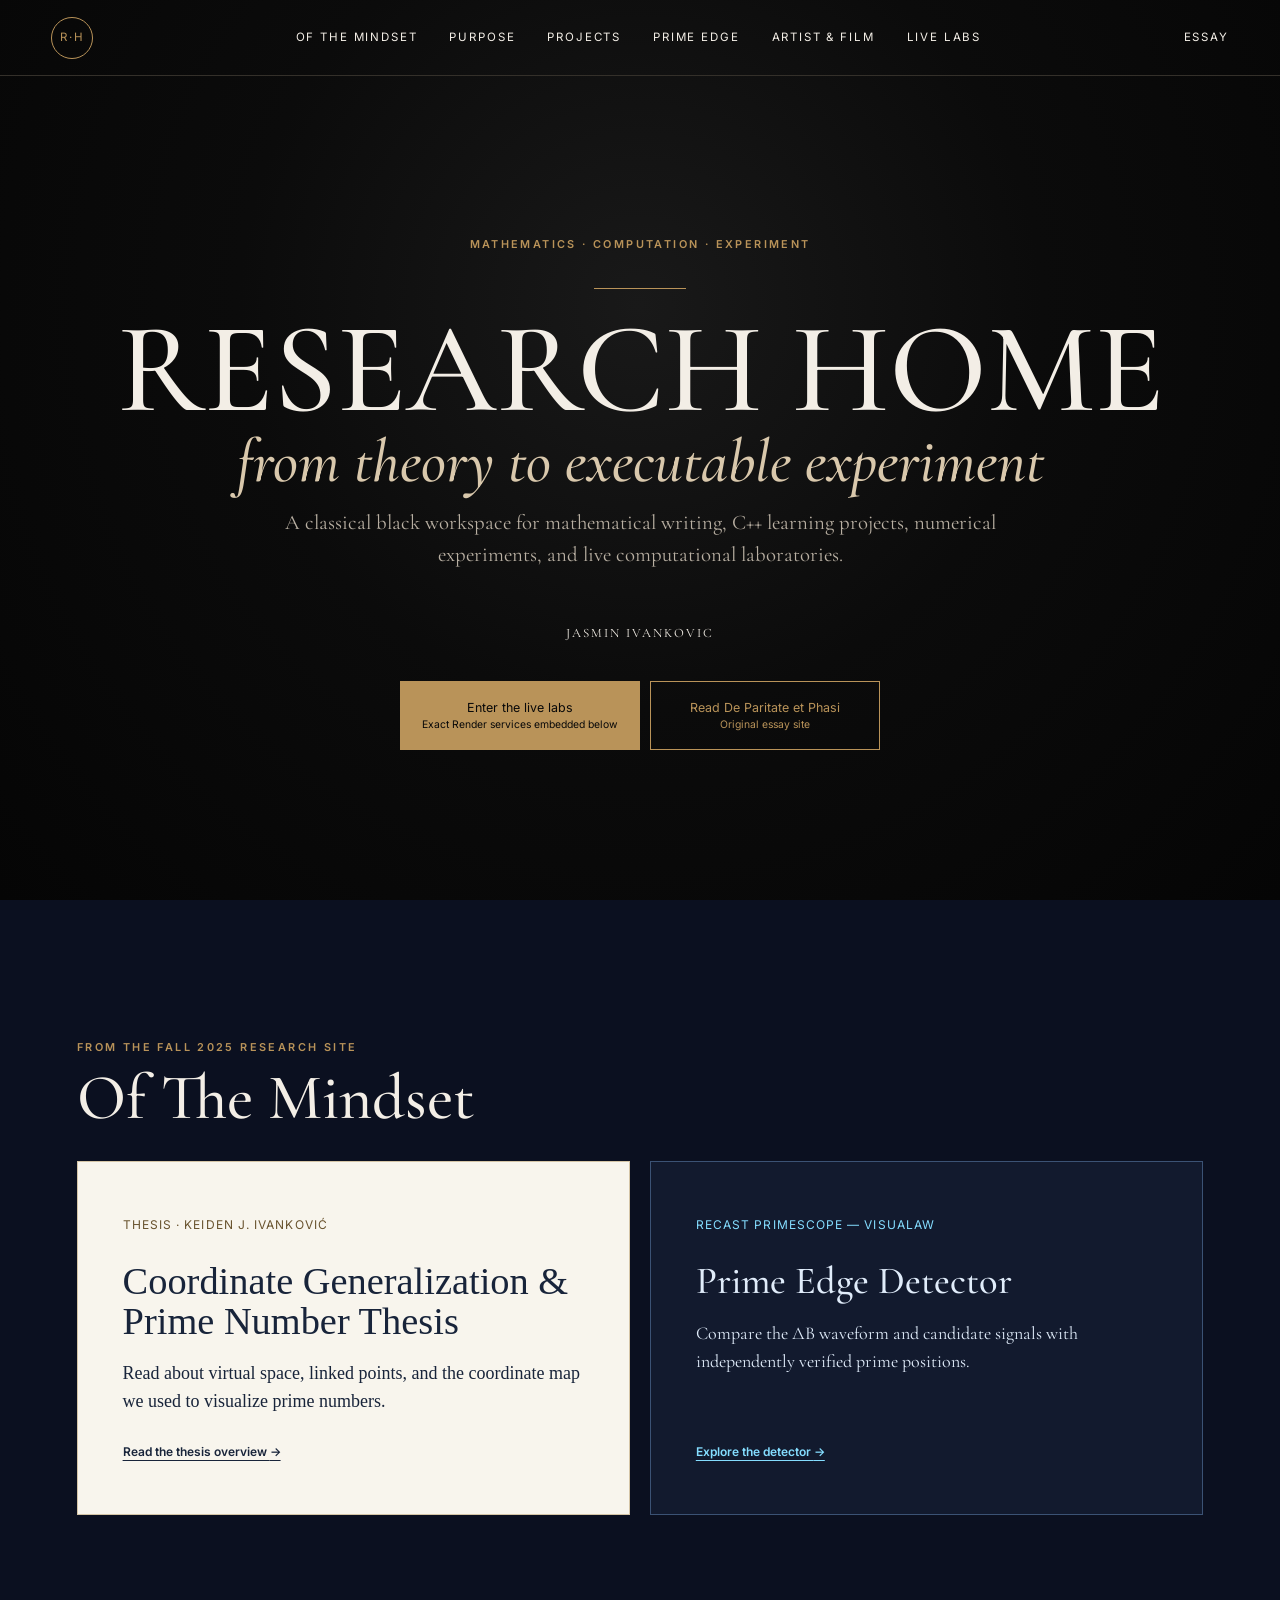
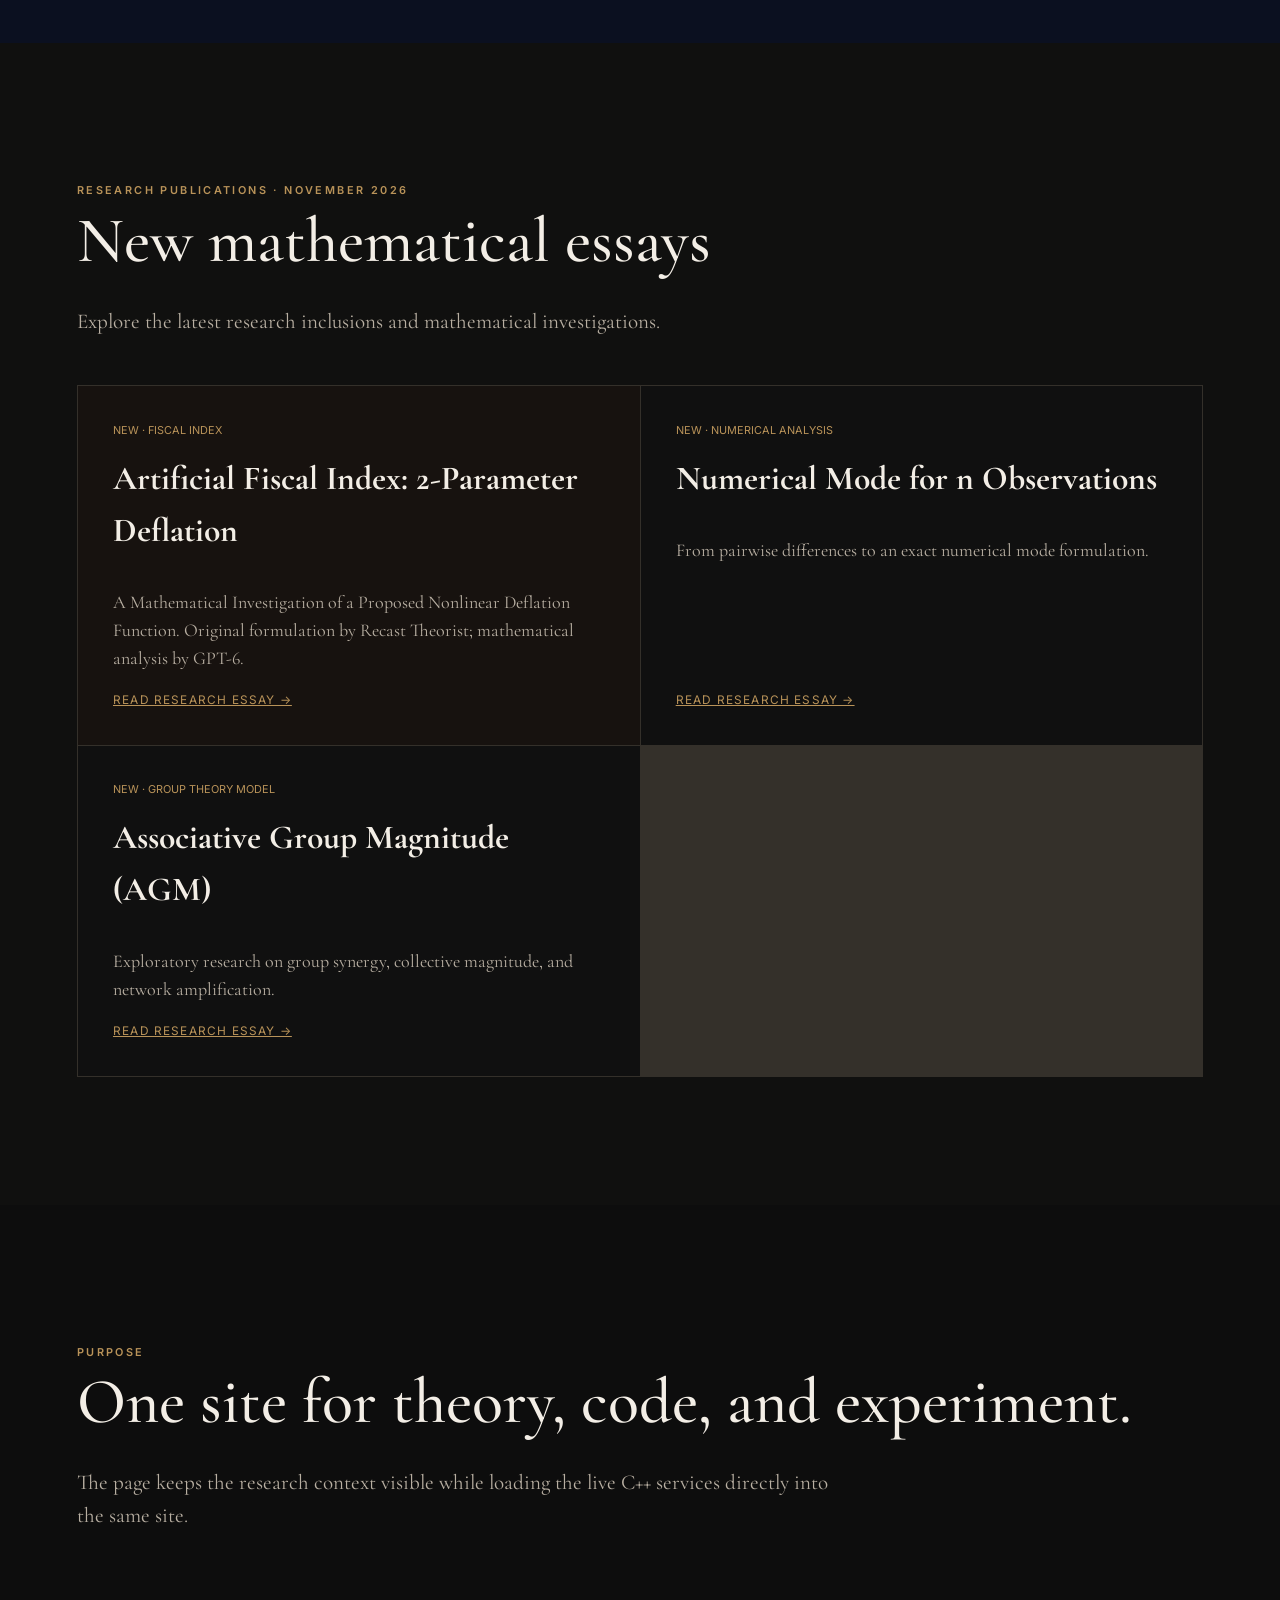
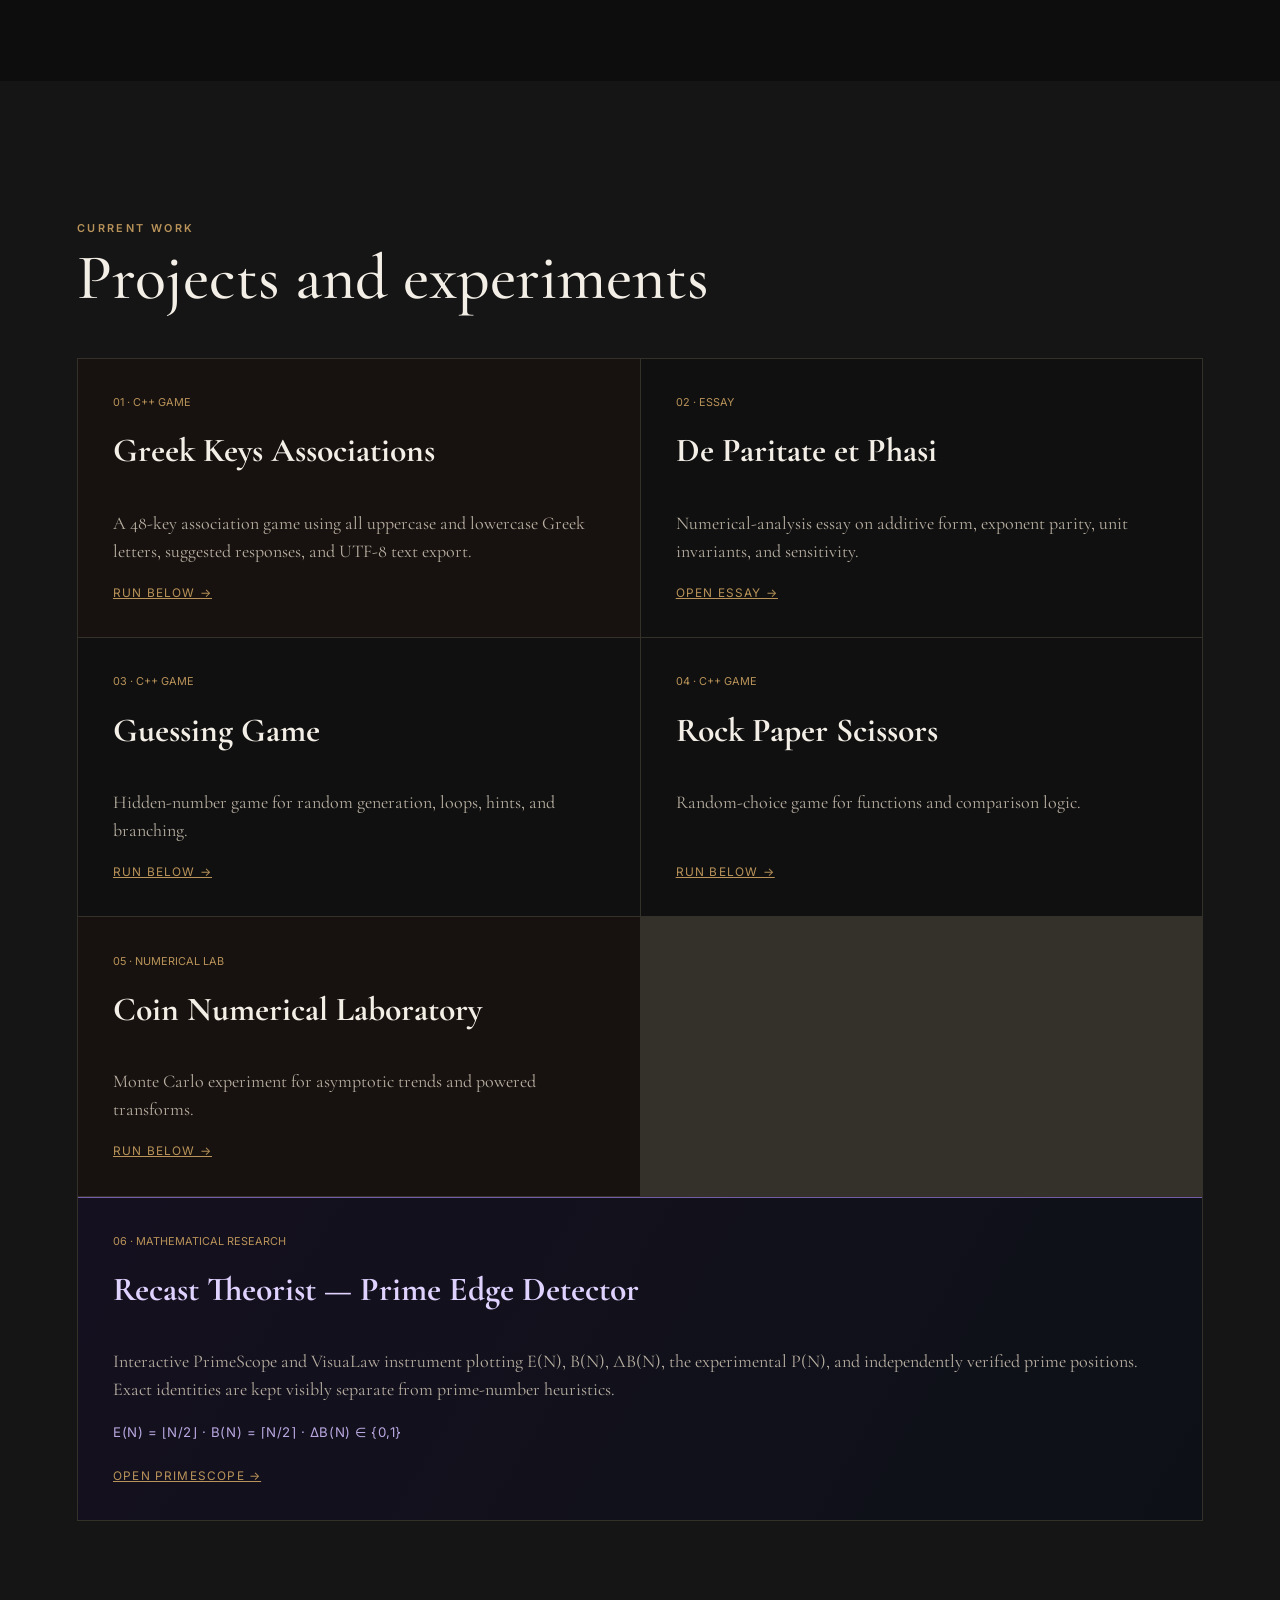
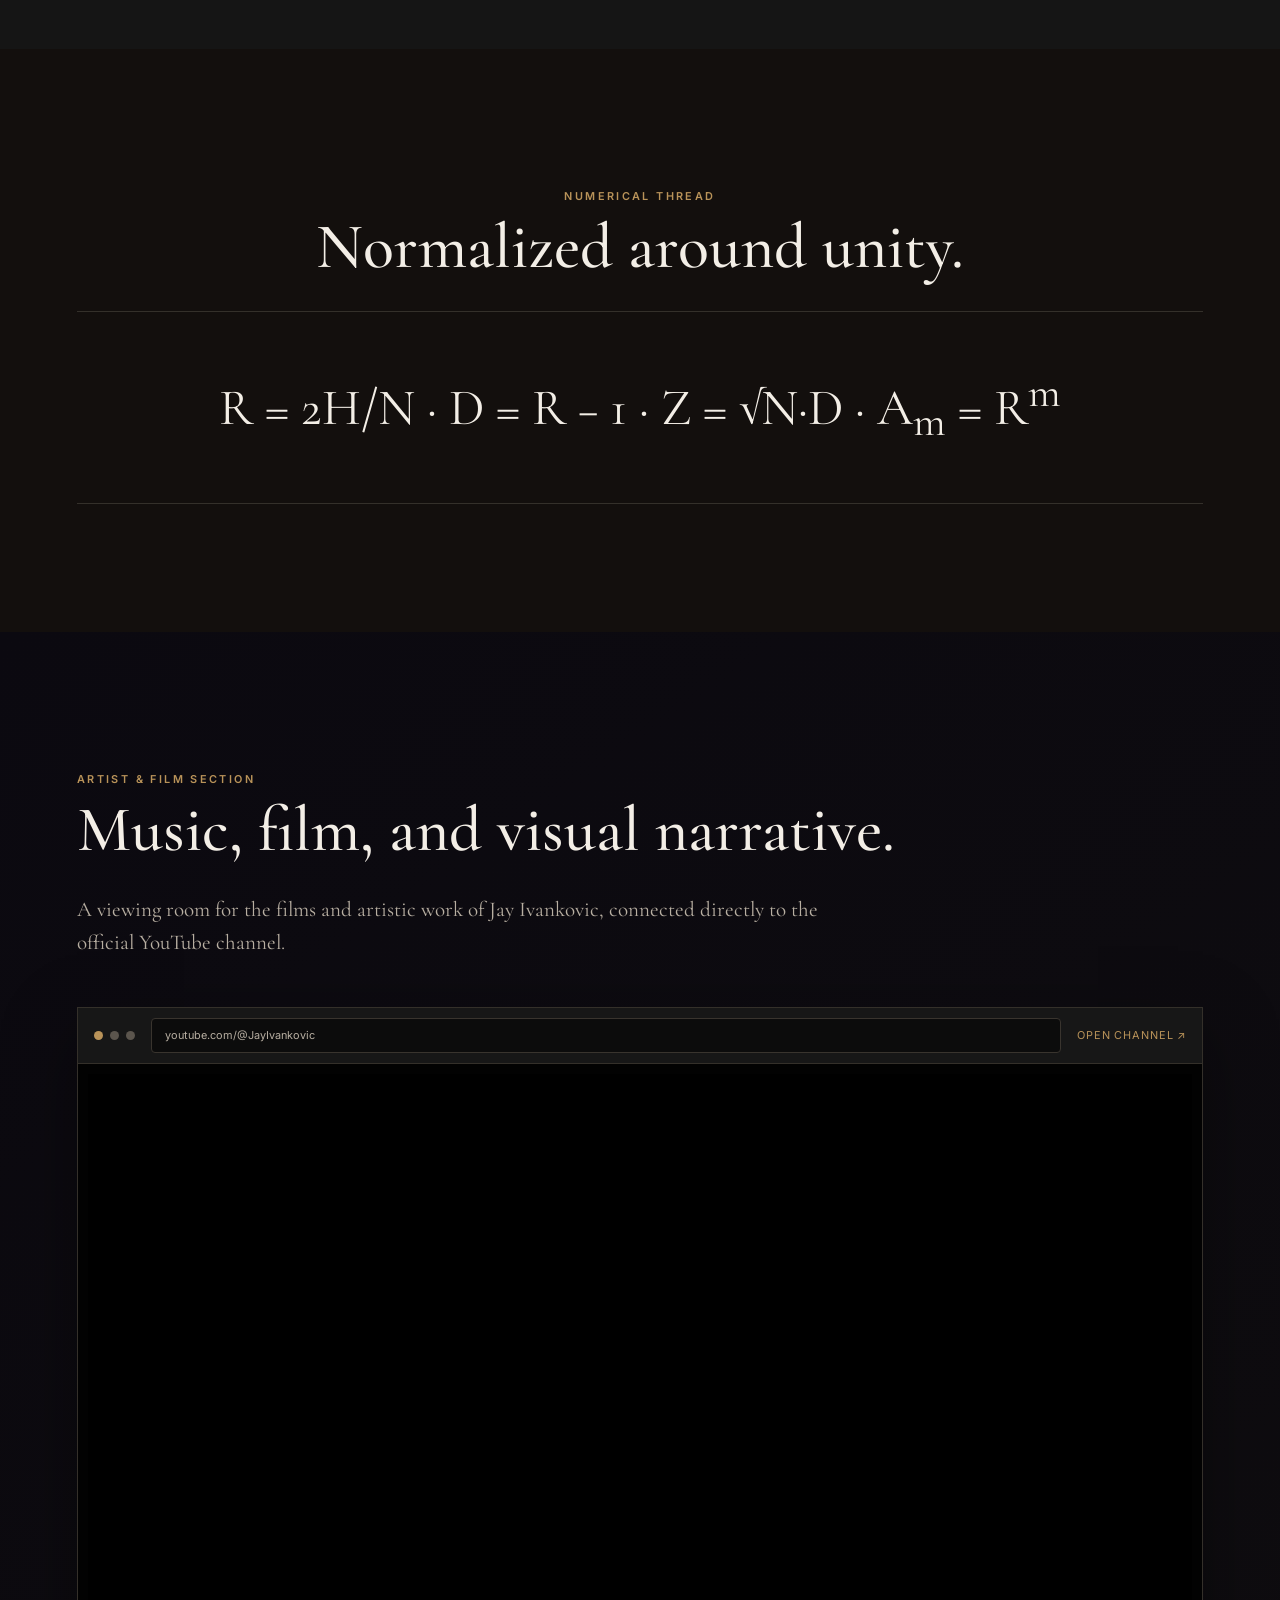
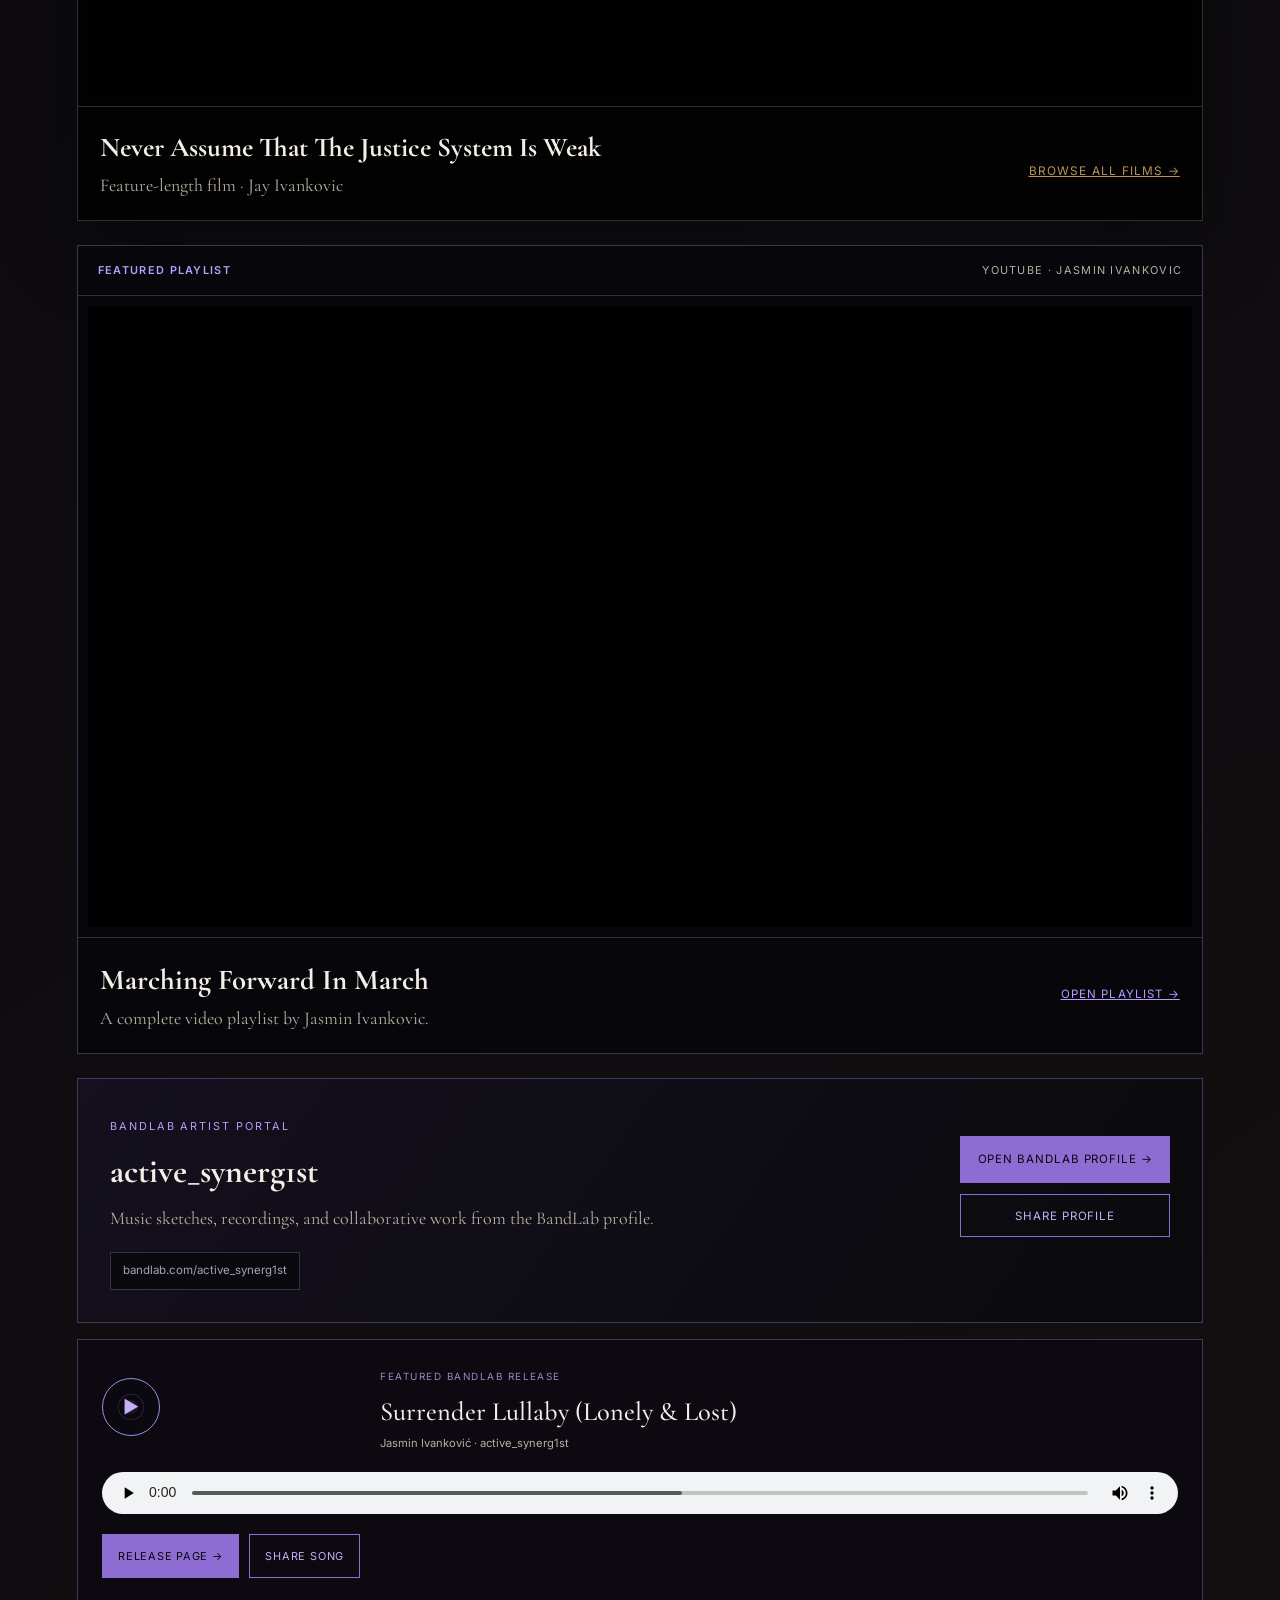
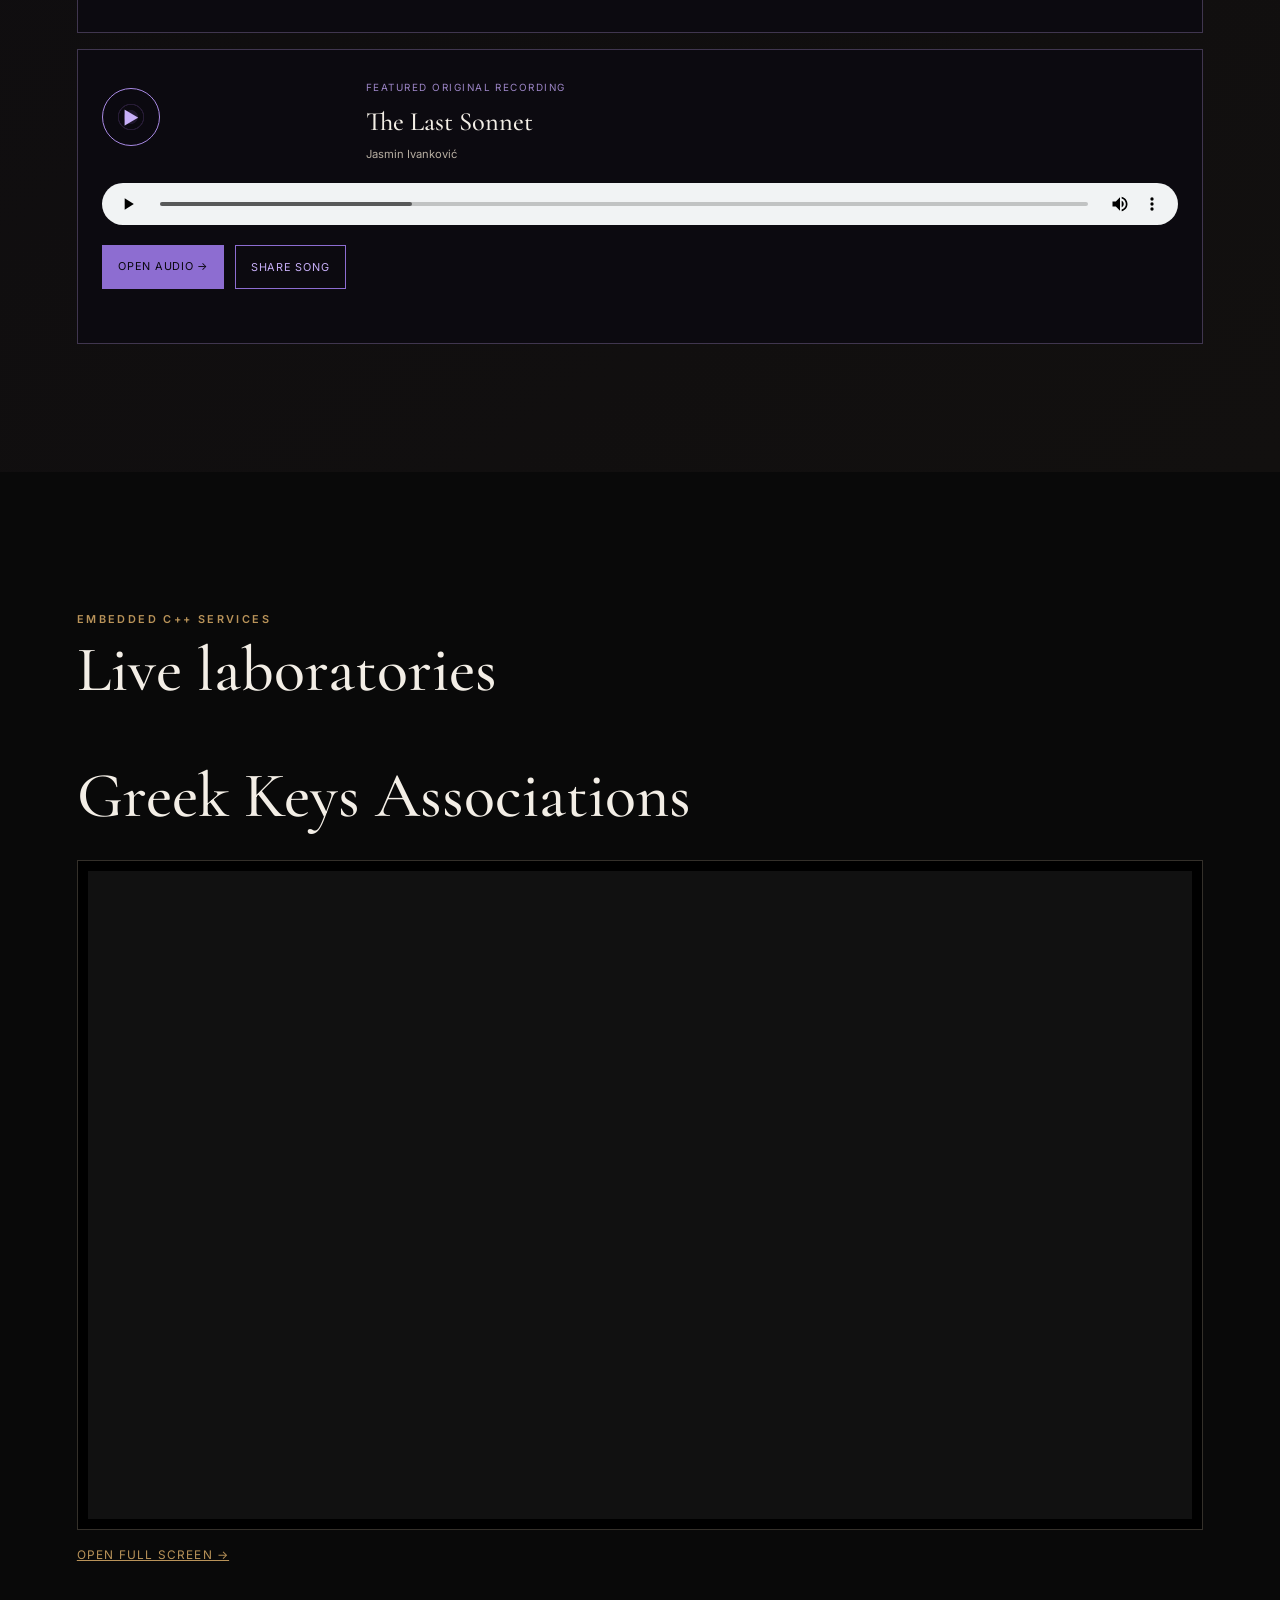
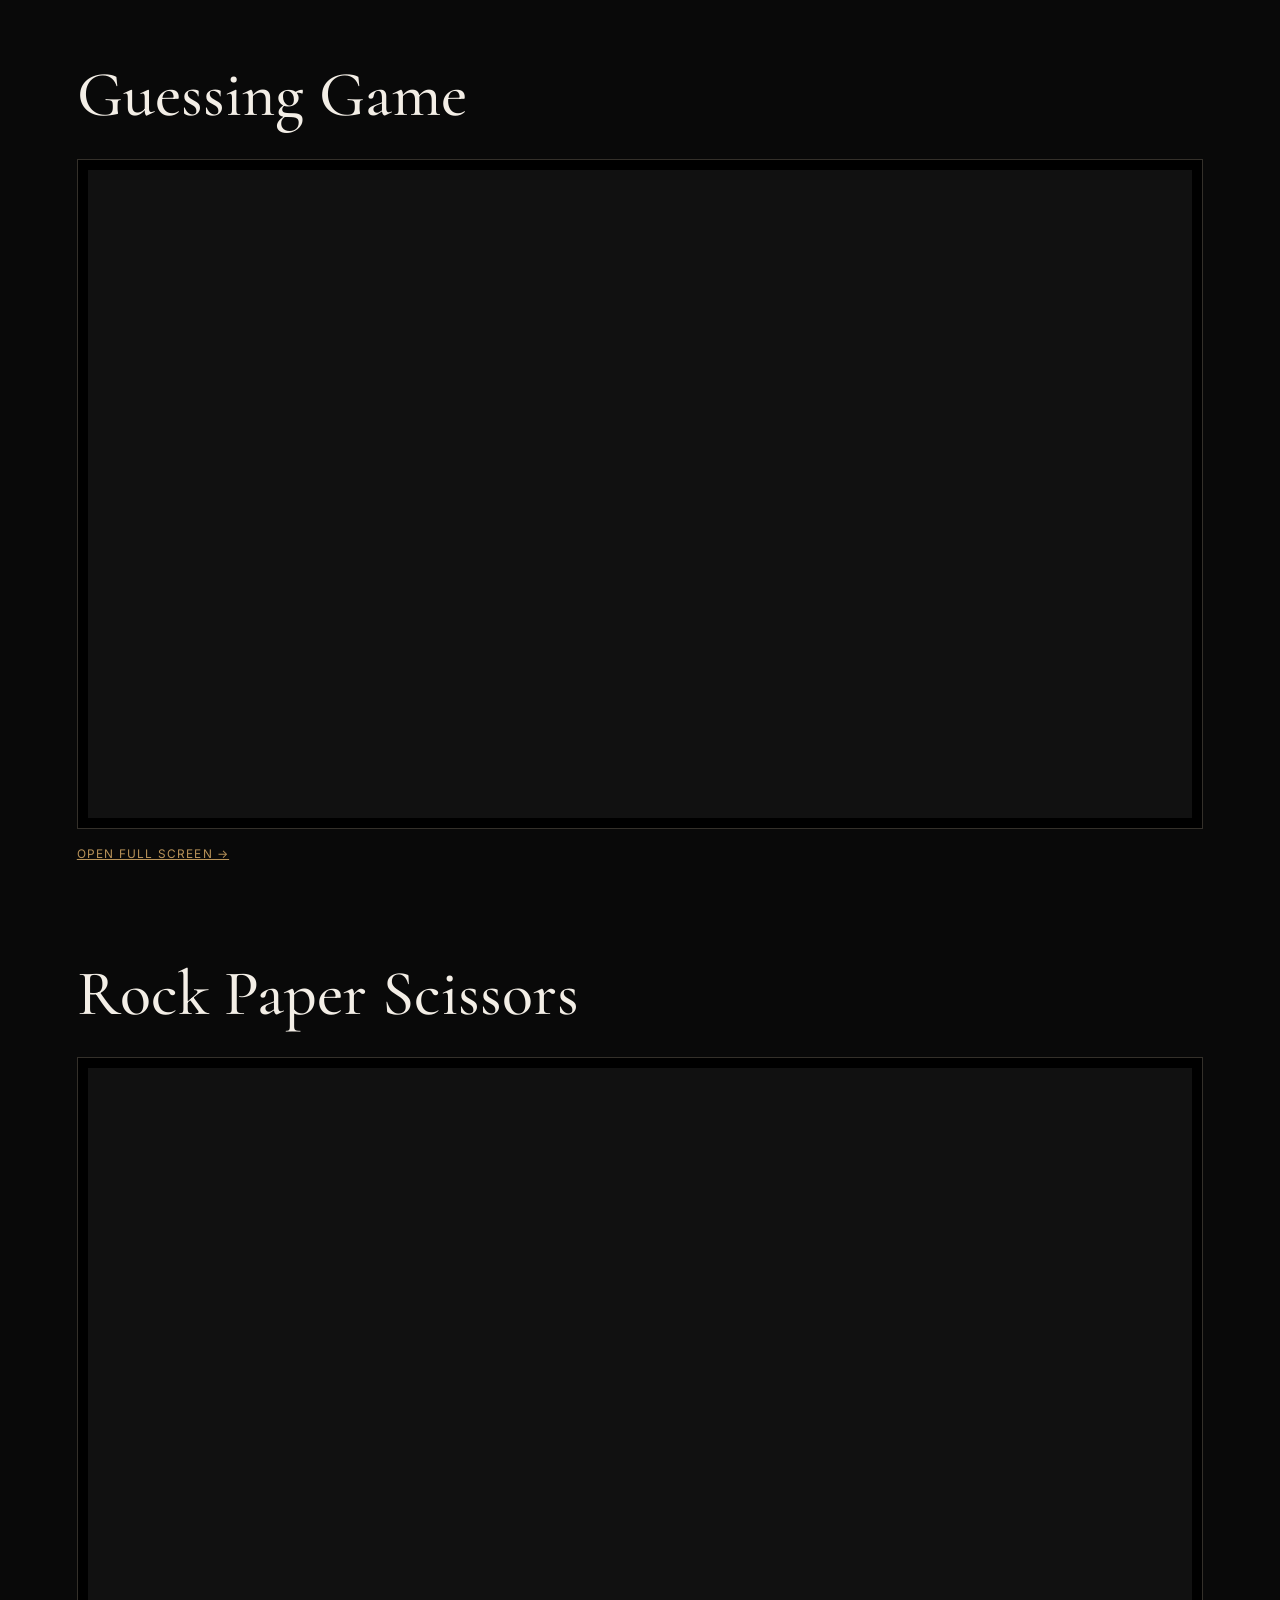
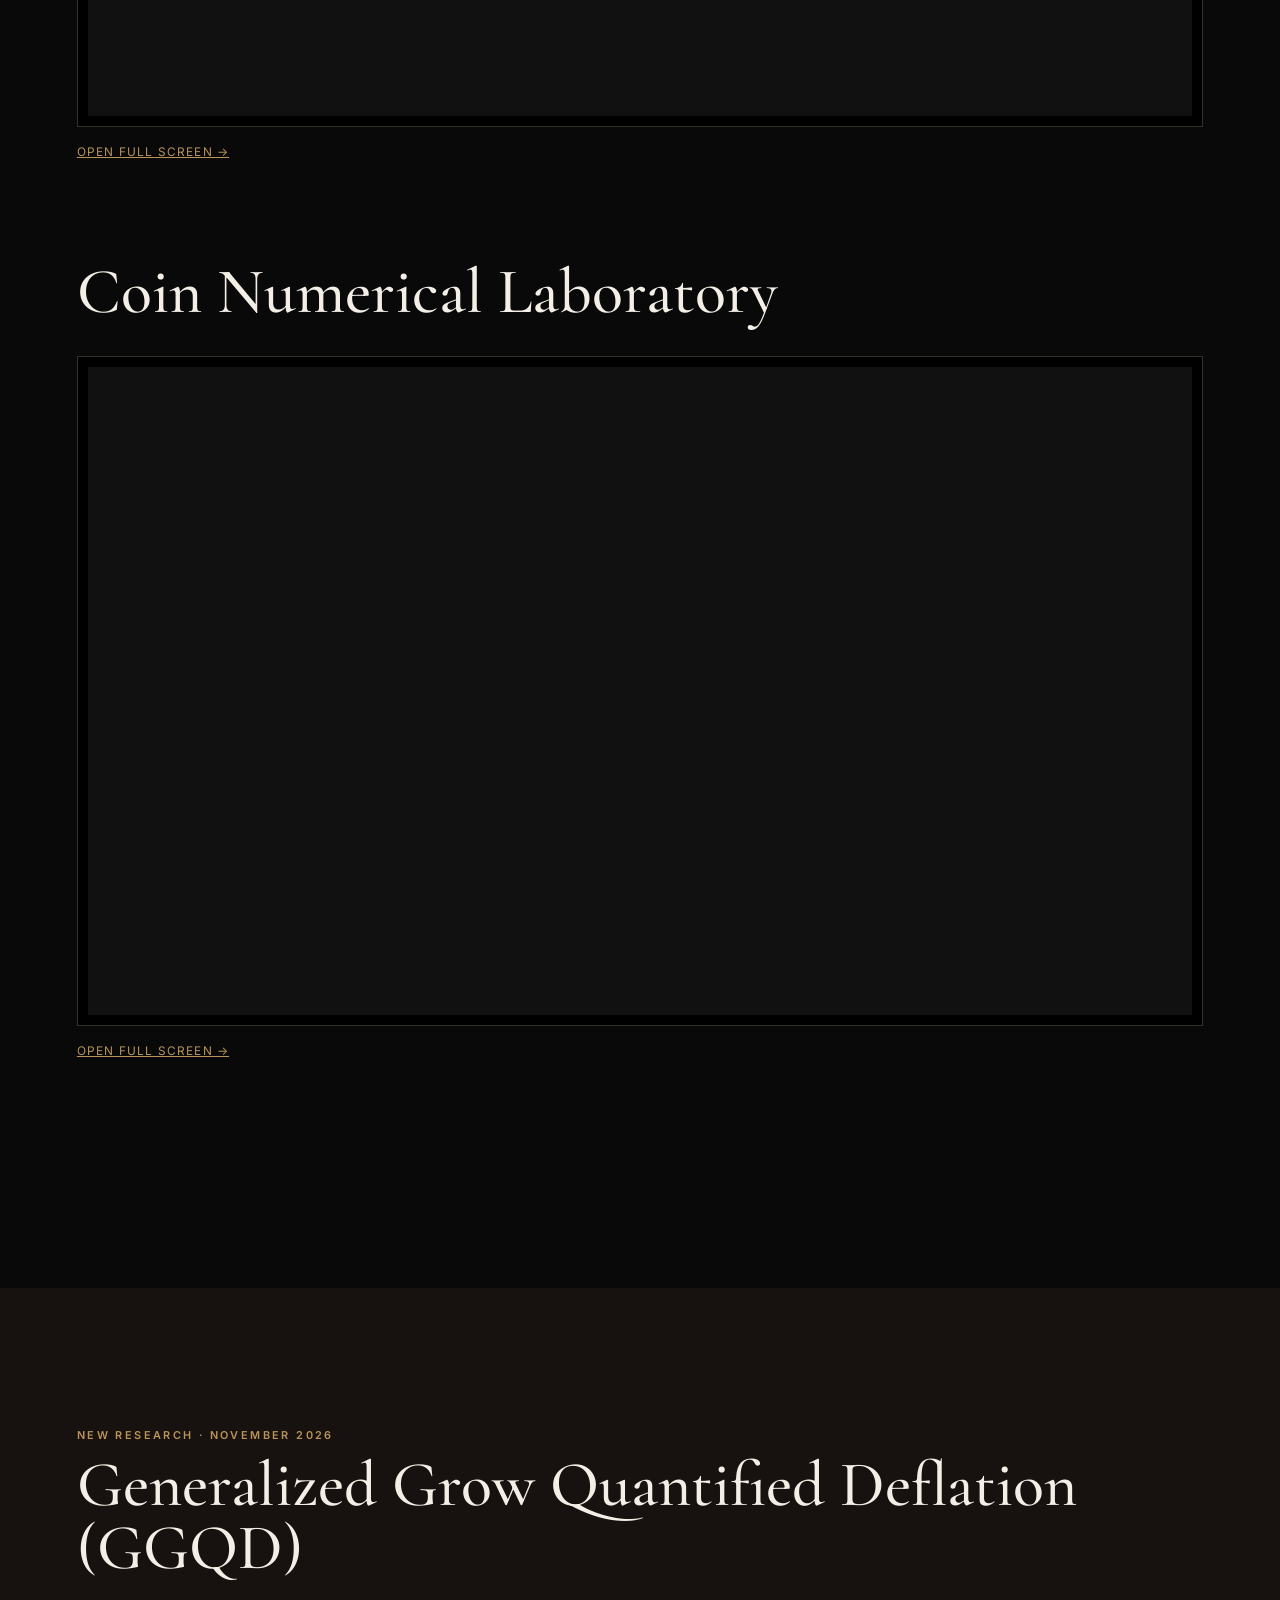
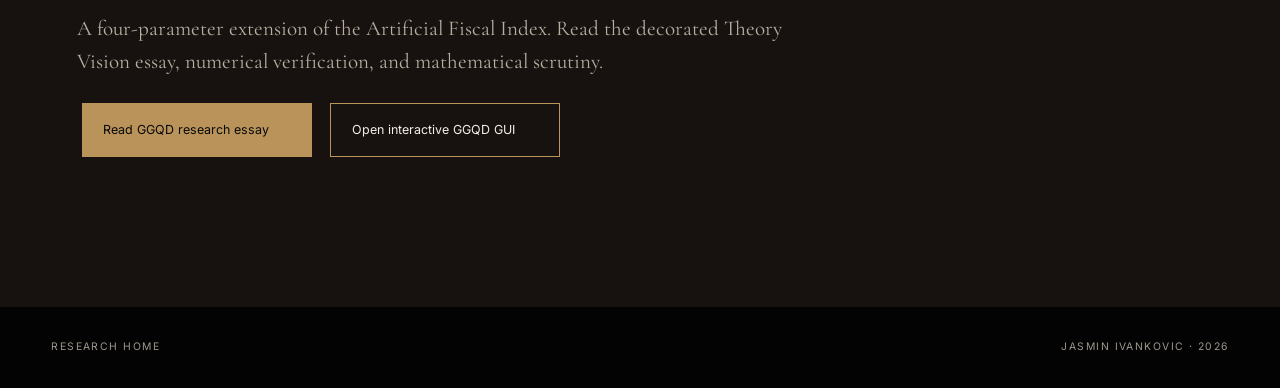
==== commit 03d87933: "Feature Of The Mindset on Research Home" ====
--- a/home/index.html
+++ b/home/index.html
@@ -1 +1,35 @@
-<!doctype html><html lang="en"><head><meta charset="utf-8"/><meta name="viewport" content="width=device-width,initial-scale=1,viewport-fit=cover"/><meta name="theme-color" content="#070707"/><meta name="description" content="Research Home — mathematics, C++ experiments, and numerical analysis by Jasmin Ivankovic."/><title>Research Home · Jasmin Ivankovic</title><style>@import url('https://fonts.googleapis.com/css2?family=Cormorant+Garamond:ital,wght@0,400;0,500;0,600;1,400;1,500&family=Inter:wght@400;500;600&display=swap');:root{--black:#070707;--black2:#0d0d0d;--black3:#151515;--ink:#f3eee6;--muted:#b8afa2;--gold:#b99359;--line:#34302a;--serif:'Cormorant Garamond',Georgia,serif;--sans:Inter,Arial,sans-serif}*{box-sizing:border-box}html{scroll-behavior:smooth}body{margin:0;overflow-x:hidden;background:var(--black);color:var(--ink);font-family:var(--serif);font-size:18px;line-height:1.55}a{color:inherit}.masthead{height:76px;display:flex;align-items:center;justify-content:space-between;padding:0 4vw;border-bottom:1px solid var(--line);position:absolute;top:0;width:100%;z-index:5;font-family:var(--sans);font-size:.72rem;text-transform:uppercase;letter-spacing:.16em}.masthead nav{display:flex;gap:2rem}.masthead nav a{text-decoration:none}.seal{display:grid;place-items:center;width:42px;height:42px;border:1px solid var(--gold);border-radius:50%;text-decoration:none;color:var(--gold)}.hero{min-height:100svh;padding:9rem 7vw 4rem;display:flex;flex-direction:column;align-items:center;text-align:center;justify-content:center;background:radial-gradient(circle at 50% 34%,#191919 0,#0b0b0b 46%,#050505 100%)}.eyebrow{font-family:var(--sans);text-transform:uppercase;letter-spacing:.22em;font-size:.68rem;color:var(--gold);font-weight:600}.rule{width:92px;border-top:1px solid var(--gold);margin:1.5rem 0 2rem}.hero h1{font-size:clamp(4.2rem,10vw,9rem);font-weight:500;line-height:.76;margin:0;text-transform:uppercase}.hero h1 span{display:block;font-size:.48em;font-style:italic;text-transform:none;color:#d9c8ac;margin-top:.35em}.subtitle{font-size:1.3rem;max-width:760px;color:var(--muted)}.author{text-transform:uppercase;letter-spacing:.16em;font-size:.8rem;margin:2rem}.button{min-width:230px;padding:1rem 1.3rem;text-decoration:none;border:1px solid var(--gold);display:inline-flex;flex-direction:column;font-family:var(--sans);font-size:.78rem;margin:.3rem}.button.primary{background:var(--gold);color:#090909}.button.secondary{color:var(--gold)}.section{padding:8rem max(6vw,calc((100vw - 1200px)/2))}.section h2{font-weight:500;font-size:clamp(2.7rem,5vw,4.8rem);line-height:.98;margin:.5rem 0 2rem}.lead{font-size:1.32rem;max-width:760px;color:var(--muted)}.intro{background:var(--black2)}.projects{background:var(--black3)}.project-grid{display:grid;grid-template-columns:repeat(2,1fr);gap:1px;background:var(--line);border:1px solid var(--line);margin-top:3rem}.card{background:#101010;padding:2.2rem;min-height:250px;display:flex;flex-direction:column}.card.featured{background:#17120f}.card.research{grid-column:1/-1;min-height:290px;background:linear-gradient(120deg,#15101f,#0d1117);border-top:1px solid #745da6}.card.research h3{color:#dfd2ff}.card.research .mini-formula{font-family:var(--sans);font-size:.83rem;letter-spacing:.04em;color:#b9a8e0;margin:0 0 1.5rem}.card .num{font-family:var(--sans);font-size:.68rem;color:var(--gold)}.card h3{font-size:2.1rem;margin:.9rem 0}.card p{color:var(--muted);flex:1}.card a,.fallback{font-family:var(--sans);font-size:.74rem;text-transform:uppercase;letter-spacing:.1em;color:var(--gold)}.formula-band{background:#130f0d;text-align:center}.formula{font-size:clamp(2rem,4vw,4rem);padding:3rem 1rem;border-top:1px solid var(--line);border-bottom:1px solid var(--line)}.artist-section{background:linear-gradient(145deg,#0b0910,#12100f)}.media-browser{margin-top:3rem;border:1px solid var(--line);background:#020202;box-shadow:0 24px 70px rgba(0,0,0,.36)}.browser-bar{min-height:54px;display:grid;grid-template-columns:auto 1fr auto;gap:1rem;align-items:center;padding:.65rem 1rem;border-bottom:1px solid var(--line);background:#171717;font-family:var(--sans);font-size:.68rem}.browser-dots{display:flex;gap:7px}.browser-dots i{display:block;width:9px;height:9px;border-radius:50%;background:#5b554d}.browser-dots i:first-child{background:#b99359}.browser-address{padding:.5rem .8rem;border:1px solid #39342e;border-radius:4px;color:#b8afa2;background:#0c0c0c}.browser-bar a{text-decoration:none;color:var(--gold);text-transform:uppercase;letter-spacing:.08em}.film-frame{padding:10px}.film-frame iframe{display:block;width:100%;height:auto;aspect-ratio:16/9;background:#000}.film-caption{display:flex;justify-content:space-between;gap:2rem;align-items:center;padding:1.25rem 1.4rem;border-top:1px solid var(--line)}.film-caption h3{font-size:1.7rem;margin:0}.film-caption p{margin:.2rem 0 0;color:var(--muted)}.playlist-browser{margin-top:1.5rem;border:1px solid #3e3650;background:#07060a}.playlist-head{display:flex;justify-content:space-between;gap:1rem;align-items:center;padding:1rem 1.25rem;border-bottom:1px solid var(--line);font-family:var(--sans);font-size:.68rem;text-transform:uppercase;letter-spacing:.12em;color:#b8afa2}.playlist-head strong{color:#b89cff;font-weight:600}.playlist-caption{display:flex;justify-content:space-between;gap:2rem;align-items:center;padding:1.25rem 1.4rem;border-top:1px solid var(--line)}.playlist-caption h3{font-size:1.8rem;margin:0}.playlist-caption p{margin:.15rem 0 0;color:var(--muted)}.playlist-caption a{font-family:var(--sans);font-size:.72rem;text-transform:uppercase;letter-spacing:.1em;color:#b89cff}.bandlab-plugin{margin-top:1.5rem;padding:2rem;border:1px solid #45385f;background:linear-gradient(125deg,#14101e,#0a0a0c);display:grid;grid-template-columns:1fr auto;gap:2rem;align-items:center}.bandlab-label{font-family:var(--sans);font-size:.68rem;letter-spacing:.18em;text-transform:uppercase;color:#b89cff}.bandlab-plugin h3{font-size:2.1rem;margin:.45rem 0}.bandlab-plugin p{color:var(--muted);margin:.2rem 0 1.2rem}.bandlab-url{display:inline-block;max-width:100%;overflow-wrap:anywhere;font-family:var(--sans);font-size:.72rem;color:#aa9fb9;padding:.55rem .75rem;border:1px solid #393044;background:#09080c}.bandlab-actions{display:flex;flex-direction:column;gap:.7rem;min-width:210px}.bandlab-actions a,.bandlab-actions button{padding:.85rem 1rem;border:1px solid #8d6dd1;background:transparent;color:#c7aff8;font-family:var(--sans);font-size:.72rem;text-transform:uppercase;letter-spacing:.08em;text-align:center;text-decoration:none;cursor:pointer}.bandlab-actions a{background:#8d6dd1;color:#09070e}.bandlab-actions button:hover{background:#1f172d}.bandlab-status{min-height:1rem;text-align:center;color:#9b91a8;font-family:var(--sans);font-size:.65rem}.song-card{margin-top:1rem;padding:1.35rem 1.5rem;border:1px solid #40364f;background:#0c0a10;display:grid;grid-template-columns:auto 1fr auto;gap:1.25rem;align-items:center}.song-disc{display:grid;place-items:center;width:58px;height:58px;border-radius:50%;border:1px solid #a889e4;color:#c7aff8;font-family:var(--sans);font-size:1.1rem;background:radial-gradient(circle,#1d152a 0 17%,#0b0910 18% 30%,#261b35 31% 33%,#0b0910 34%)}.song-meta span{font-family:var(--sans);font-size:.62rem;letter-spacing:.15em;color:#9c85c6;text-transform:uppercase}.song-meta h4{font-size:1.65rem;font-weight:500;margin:.15rem 0}.song-meta p{font-family:var(--sans);font-size:.7rem;color:var(--muted);margin:0}.song-actions{display:flex;gap:.65rem}.song-actions a,.song-actions button{padding:.78rem .95rem;border:1px solid #8d6dd1;background:transparent;color:#c7aff8;font-family:var(--sans);font-size:.68rem;text-transform:uppercase;letter-spacing:.07em;text-decoration:none;cursor:pointer}.song-actions a{background:#8d6dd1;color:#09070e}.song-actions button:hover{background:#1f172d}.song-share-status{grid-column:1/-1;min-height:.8rem;color:#9b91a8;font-family:var(--sans);font-size:.63rem;text-align:right}.song-player{grid-column:1/-1;width:100%;min-width:0;height:42px;accent-color:#8d6dd1}.film-caption p{margin:.2rem 0 0;color:var(--muted)}.lab-section{background:#090909}.lab{margin:4rem 0 6rem}.lab-head p{color:var(--muted)}.frame-shell{overflow:hidden;border:1px solid var(--line);background:#000;padding:10px}iframe{display:block;width:100%;max-width:100%;height:clamp(520px,72svh,650px);border:0;background:#111}button,a{touch-action:manipulation}.fallback{display:inline-block;margin-top:1rem}.footer{display:flex;justify-content:space-between;padding:2rem 4vw;background:#030303;color:#9f978c;font-family:var(--sans);font-size:.65rem;text-transform:uppercase;letter-spacing:.14em}@media(max-width:800px){.masthead{height:64px;padding:0 1.2rem}.masthead nav{display:none}.film-caption,.playlist-caption{align-items:flex-start;flex-direction:column}.browser-address{display:none}.browser-bar{grid-template-columns:auto 1fr}.bandlab-plugin{grid-template-columns:1fr;padding:1.4rem}.bandlab-actions{min-width:0}.bandlab-actions a,.bandlab-actions button{min-height:44px}.song-card{grid-template-columns:auto 1fr;padding:1.1rem}.song-actions{grid-column:1/-1;flex-direction:column}.song-actions a,.song-actions button{display:flex;width:100%;min-height:44px;align-items:center;justify-content:center}.song-share-status{text-align:left}.card.research{grid-column:auto}.project-grid{grid-template-columns:1fr}iframe{height:min(68svh,580px);min-height:480px}.film-frame iframe{height:auto;min-height:0}.section{padding:5rem 1.2rem}.hero{padding-left:1.2rem;padding-right:1.2rem}.hero h1{font-size:clamp(3rem,16vw,3.8rem)}.button{width:100%;margin:.4rem 0}.footer{flex-direction:column;gap:.65rem;align-items:flex-start}}@media(max-width:480px){body{font-size:17px}.song-disc{width:48px;height:48px}.song-meta h4{font-size:1.35rem}.browser-bar{padding:.6rem .75rem}.film-frame,.frame-shell{padding:4px}iframe{height:68svh;min-height:430px}.film-frame iframe{height:auto;min-height:0}}@media(prefers-reduced-motion:reduce){html{scroll-behavior:auto}}</style></head><body><header class="masthead"><a class="seal" href="#top">R·H</a><nav><a href="#purpose">Purpose</a><a href="#projects">Projects</a><a href="#prime-edge">Prime Edge</a><a href="#artist-film">Artist & Film</a><a href="#labs">Live Labs</a></nav><a href="../" style="text-decoration:none">Essay</a></header><main><section class="hero" id="top"><p class="eyebrow">Mathematics · Computation · Experiment</p><div class="rule"></div><h1>Research Home<span>from theory to executable experiment</span></h1><p class="subtitle">A classical black workspace for mathematical writing, C++ learning projects, numerical experiments, and live computational laboratories.</p><p class="author">Jasmin Ivankovic</p><div><a class="button primary" href="#labs">Enter the live labs<small>Exact Render services embedded below</small></a><a class="button secondary" href="../">Read De Paritate et Phasi<small>Original essay site</small></a></div></section><section class="section" id="research-essays" style="background:#10100f"><p class="eyebrow">Research publications · November 2026</p><h2>New mathematical essays</h2><p class="lead">Explore the latest research inclusions and mathematical investigations.</p><div class="project-grid"><article class="card featured"><span class="num">NEW · FISCAL INDEX</span><h3>Artificial Fiscal Index: 2-Parameter Deflation</h3><p>A Mathematical Investigation of a Proposed Nonlinear Deflation Function. Original formulation by Recast Theorist; mathematical analysis by GPT-6.</p><a href="artificial-fiscal-index.html">Read research essay →</a></article><article class="card"><span class="num">NEW · NUMERICAL ANALYSIS</span><h3>Numerical Mode for n Observations</h3><p>From pairwise differences to an exact numerical mode formulation.</p><a href="../numerical-mode.html">Read research essay →</a></article><article class="card"><span class="num">NEW · GROUP THEORY MODEL</span><h3>Associative Group Magnitude (AGM)</h3><p>Exploratory research on group synergy, collective magnitude, and network amplification.</p><a href="../agm-associative-group-magnitude.html">Read research essay →</a></article></div></section><section class="intro section" id="purpose"><p class="eyebrow">Purpose</p><h2>One site for theory, code, and experiment.</h2><p class="lead">The page keeps the research context visible while loading the live C++ services directly into the same site.</p></section><section class="projects section" id="projects"><p class="eyebrow">Current work</p><h2>Projects and experiments</h2><div class="project-grid"><article class="card featured"><span class="num">01 · C++ GAME</span><h3>Greek Keys Associations</h3><p>A 48-key association game using all uppercase and lowercase Greek letters, suggested responses, and UTF-8 text export.</p><a href="#greek">Run below →</a></article><article class="card"><span class="num">02 · ESSAY</span><h3>De Paritate et Phasi</h3><p>Numerical-analysis essay on additive form, exponent parity, unit invariants, and sensitivity.</p><a href="../">Open essay →</a></article><article class="card"><span class="num">03 · C++ GAME</span><h3>Guessing Game</h3><p>Hidden-number game for random generation, loops, hints, and branching.</p><a href="#guess">Run below →</a></article><article class="card"><span class="num">04 · C++ GAME</span><h3>Rock Paper Scissors</h3><p>Random-choice game for functions and comparison logic.</p><a href="#rps">Run below →</a></article><article class="card featured"><span class="num">05 · NUMERICAL LAB</span><h3>Coin Numerical Laboratory</h3><p>Monte Carlo experiment for asymptotic trends and powered transforms.</p><a href="#coin">Run below →</a></article><article class="card research" id="prime-edge"><span class="num">06 · MATHEMATICAL RESEARCH</span><h3>Recast Theorist — Prime Edge Detector</h3><p>Interactive PrimeScope and VisuaLaw instrument plotting E(N), B(N), ΔB(N), the experimental P(N), and independently verified prime positions. Exact identities are kept visibly separate from prime-number heuristics.</p><div class="mini-formula">E(N) = ⌊N/2⌋ · B(N) = ⌈N/2⌉ · ΔB(N) ∈ {0,1}</div><a href="https://recast-theorist-prime-edge.recast.chatgpt.site" target="_blank" rel="noopener noreferrer">Open PrimeScope →</a></article></div></section><section class="formula-band section"><p class="eyebrow">Numerical thread</p><h2>Normalized around unity.</h2><div class="formula">R = 2H/N · D = R − 1 · Z = √N·D · A<sub>m</sub> = R<sup>m</sup></div></section><section class="artist-section section" id="artist-film"><p class="eyebrow">Artist &amp; Film Section</p><h2>Music, film, and visual narrative.</h2><p class="lead">A viewing room for the films and artistic work of Jay Ivankovic, connected directly to the official YouTube channel.</p><div class="media-browser"><div class="browser-bar"><span class="browser-dots" aria-hidden="true"><i></i><i></i><i></i></span><span class="browser-address">youtube.com/@JayIvankovic</span><a href="https://www.youtube.com/@JayIvankovic" target="_blank" rel="noopener noreferrer">Open channel ↗</a></div><div class="film-frame"><iframe src="https://www.youtube-nocookie.com/embed/U53ArMr8rts" title="Never Assume That The Justice System Is Weak — a film by Jay Ivankovic" loading="lazy" allow="accelerometer; autoplay; clipboard-write; encrypted-media; gyroscope; picture-in-picture; web-share" referrerpolicy="strict-origin-when-cross-origin" allowfullscreen></iframe></div><div class="film-caption"><div><h3>Never Assume That The Justice System Is Weak</h3><p>Feature-length film · Jay Ivankovic</p></div><a class="fallback" href="https://www.youtube.com/@JayIvankovic" target="_blank" rel="noopener noreferrer">Browse all films →</a></div></div><div class="playlist-browser"><div class="playlist-head"><strong>Featured playlist</strong><span>YouTube · Jasmin Ivankovic</span></div><div class="film-frame"><iframe src="https://www.youtube-nocookie.com/embed/videoseries?list=PLXXGQSpcMKnpYfIi-GoFz84Wsf4bWyVsV" title="Marching Forward In March playlist by Jasmin Ivankovic" loading="lazy" allow="accelerometer; autoplay; clipboard-write; encrypted-media; gyroscope; picture-in-picture; web-share" referrerpolicy="strict-origin-when-cross-origin" allowfullscreen></iframe></div><div class="playlist-caption"><div><h3>Marching Forward In March</h3><p>A complete video playlist by Jasmin Ivankovic.</p></div><a href="https://www.youtube.com/playlist?list=PLXXGQSpcMKnpYfIi-GoFz84Wsf4bWyVsV" target="_blank" rel="noopener noreferrer">Open playlist →</a></div></div><div class="bandlab-plugin"><div><span class="bandlab-label">BandLab Artist Portal</span><h3>active_synerg1st</h3><p>Music sketches, recordings, and collaborative work from the BandLab profile.</p><span class="bandlab-url">bandlab.com/active_synerg1st</span></div><div class="bandlab-actions"><a href="https://www.bandlab.com/active_synerg1st" target="_blank" rel="noopener noreferrer">Open BandLab profile →</a><button type="button" id="share-bandlab">Share profile</button><span class="bandlab-status" id="share-bandlab-status" aria-live="polite"></span></div></div><div class="song-card"><span class="song-disc" aria-hidden="true">▶</span><div class="song-meta"><span>Featured BandLab release</span><h4>Surrender Lullaby (Lonely &amp; Lost)</h4><p>Jasmin Ivanković · active_synerg1st</p></div><audio class="song-player" controls preload="metadata" aria-label="Play Surrender Lullaby (Lonely &amp; Lost)" src="audio/surrender-lullaby-lonely-and-lost.mp3">Your browser does not support embedded audio. <a href="audio/surrender-lullaby-lonely-and-lost.mp3">Open the recording</a>.</audio><div class="song-actions"><a href="https://bnd.link/active_synerg1st/surrender-lullaby-lonely-lost-42bae9d8" target="_blank" rel="noopener noreferrer">Release page →</a><button type="button" id="share-song">Share song</button></div><span class="song-share-status" id="share-song-status" aria-live="polite"></span></div><div class="song-card"><span class="song-disc" aria-hidden="true">▶</span><div class="song-meta"><span>Featured original recording</span><h4>The Last Sonnet</h4><p>Jasmin Ivanković</p></div><audio class="song-player" controls preload="metadata" aria-label="Play The Last Sonnet" src="audio/the-last-sonnet.mp3">Your browser does not support embedded audio. <a href="audio/the-last-sonnet.mp3">Open the recording</a>.</audio><div class="song-actions"><a href="audio/the-last-sonnet.mp3" target="_blank" rel="noopener noreferrer">Open audio →</a><button type="button" id="share-sonnet">Share song</button></div><span class="song-share-status" id="share-sonnet-status" aria-live="polite"></span></div></section><section class="lab-section section" id="labs"><p class="eyebrow">Embedded C++ services</p><h2>Live laboratories</h2><div class="lab" id="greek"><h2>Greek Keys Associations</h2><div class="frame-shell"><iframe src="https://greek-keys-nfpo.onrender.com/" title="Greek Keys Associations" loading="lazy"></iframe></div><a class="fallback" href="https://greek-keys-nfpo.onrender.com/" target="_blank" rel="noopener noreferrer">Open full screen →</a></div><div class="lab" id="guess"><h2>Guessing Game</h2><div class="frame-shell"><iframe src="https://guessing-game-0smu.onrender.com/" title="Guessing Game" loading="lazy"></iframe></div><a class="fallback" href="https://guessing-game-0smu.onrender.com/" target="_blank" rel="noopener noreferrer">Open full screen →</a></div><div class="lab" id="rps"><h2>Rock Paper Scissors</h2><div class="frame-shell"><iframe src="https://rock-paper-scissors-qvug.onrender.com/" title="Rock Paper Scissors" loading="lazy"></iframe></div><a class="fallback" href="https://rock-paper-scissors-qvug.onrender.com/" target="_blank" rel="noopener noreferrer">Open full screen →</a></div><div class="lab" id="coin"><h2>Coin Numerical Laboratory</h2><div class="frame-shell"><iframe src="https://coin-numerical-lab-57m5.onrender.com/" title="Coin Numerical Laboratory" loading="lazy"></iframe></div><a class="fallback" href="https://coin-numerical-lab-57m5.onrender.com/" target="_blank" rel="noopener noreferrer">Open full screen →</a></div></section><section class="section" id="ggqd-research" style="background:#17120f"><p class="eyebrow">New research · November 2026</p><h2>Generalized Grow Quantified Deflation (GGQD)</h2><p class="lead">A four-parameter extension of the Artificial Fiscal Index. Read the decorated Theory Vision essay, numerical verification, and mathematical scrutiny.</p><p><a class="button primary" href="../ggqd-generalized-grow-quantified-deflation.html">Read GGQD research essay</a> <a class="button" href="../ggqd-laboratory.html" style="margin-left:10px">Open interactive GGQD GUI</a></p></section></main><footer class="footer"><span>Research Home</span><span>Jasmin Ivankovic · 2026</span></footer><script>(()=>{const url="https://www.bandlab.com/active_synerg1st";const button=document.getElementById("share-bandlab");const status=document.getElementById("share-bandlab-status");if(!button)return;button.addEventListener("click",async()=>{try{if(navigator.share){await navigator.share({title:"active_synerg1st on BandLab",text:"Listen to active_synerg1st on BandLab.",url});status.textContent="Share menu opened."}else if(navigator.clipboard){await navigator.clipboard.writeText(url);status.textContent="BandLab link copied."}else{const input=document.createElement("input");input.value=url;document.body.appendChild(input);input.select();document.execCommand("copy");input.remove();status.textContent="BandLab link copied."}}catch(error){if(error&&error.name==="AbortError"){status.textContent=""}else{status.textContent="Open the profile to copy its link."}}})})();</script><script>(()=>{const url="https://bnd.link/active_synerg1st/surrender-lullaby-lonely-lost-42bae9d8";const button=document.getElementById("share-song");const status=document.getElementById("share-song-status");if(!button)return;button.addEventListener("click",async()=>{try{if(navigator.share){await navigator.share({title:"Surrender Lullaby (Lonely & Lost)",text:"Listen to Surrender Lullaby (Lonely & Lost) by active_synerg1st.",url});status.textContent="Share menu opened."}else if(navigator.clipboard){await navigator.clipboard.writeText(url);status.textContent="Song link copied."}else{const input=document.createElement("input");input.value=url;document.body.appendChild(input);input.select();document.execCommand("copy");input.remove();status.textContent="Song link copied."}}catch(error){if(error&&error.name==="AbortError"){status.textContent=""}else{status.textContent="Open the song to copy its link."}}})})();</script><script>(()=>{const url=new URL("audio/the-last-sonnet.mp3",window.location.href).href;const button=document.getElementById("share-sonnet");const status=document.getElementById("share-sonnet-status");if(!button)return;button.addEventListener("click",async()=>{try{if(navigator.share){await navigator.share({title:"The Last Sonnet",text:"Listen to The Last Sonnet by Jasmin Ivanković.",url});status.textContent="Share menu opened."}else if(navigator.clipboard){await navigator.clipboard.writeText(url);status.textContent="Song link copied."}else{const input=document.createElement("input");input.value=url;document.body.appendChild(input);input.select();document.execCommand("copy");input.remove();status.textContent="Song link copied."}}catch(error){if(error&&error.name==="AbortError"){status.textContent=""}else{status.textContent="Open the audio to copy its link."}}})})();</script></body></html>+<!doctype html><html lang="en"><head><meta charset="utf-8"/><meta name="viewport" content="width=device-width,initial-scale=1,viewport-fit=cover"/><meta name="theme-color" content="#070707"/><meta name="description" content="Research Home — mathematics, C++ experiments, and numerical analysis by Jasmin Ivankovic."/><title>Research Home · Jasmin Ivankovic</title><style>@import url('https://fonts.googleapis.com/css2?family=Cormorant+Garamond:ital,wght@0,400;0,500;0,600;1,400;1,500&family=Inter:wght@400;500;600&display=swap');:root{--black:#070707;--black2:#0d0d0d;--black3:#151515;--ink:#f3eee6;--muted:#b8afa2;--gold:#b99359;--line:#34302a;--serif:'Cormorant Garamond',Georgia,serif;--sans:Inter,Arial,sans-serif}*{box-sizing:border-box}html{scroll-behavior:smooth}body{margin:0;overflow-x:hidden;background:var(--black);color:var(--ink);font-family:var(--serif);font-size:18px;line-height:1.55}a{color:inherit}.masthead{height:76px;display:flex;align-items:center;justify-content:space-between;padding:0 4vw;border-bottom:1px solid var(--line);position:absolute;top:0;width:100%;z-index:5;font-family:var(--sans);font-size:.72rem;text-transform:uppercase;letter-spacing:.16em}.masthead nav{display:flex;gap:2rem}.masthead nav a{text-decoration:none}.seal{display:grid;place-items:center;width:42px;height:42px;border:1px solid var(--gold);border-radius:50%;text-decoration:none;color:var(--gold)}.hero{min-height:100svh;padding:9rem 7vw 4rem;display:flex;flex-direction:column;align-items:center;text-align:center;justify-content:center;background:radial-gradient(circle at 50% 34%,#191919 0,#0b0b0b 46%,#050505 100%)}.eyebrow{font-family:var(--sans);text-transform:uppercase;letter-spacing:.22em;font-size:.68rem;color:var(--gold);font-weight:600}.rule{width:92px;border-top:1px solid var(--gold);margin:1.5rem 0 2rem}.hero h1{font-size:clamp(4.2rem,10vw,9rem);font-weight:500;line-height:.76;margin:0;text-transform:uppercase}.hero h1 span{display:block;font-size:.48em;font-style:italic;text-transform:none;color:#d9c8ac;margin-top:.35em}.subtitle{font-size:1.3rem;max-width:760px;color:var(--muted)}.author{text-transform:uppercase;letter-spacing:.16em;font-size:.8rem;margin:2rem}.button{min-width:230px;padding:1rem 1.3rem;text-decoration:none;border:1px solid var(--gold);display:inline-flex;flex-direction:column;font-family:var(--sans);font-size:.78rem;margin:.3rem}.button.primary{background:var(--gold);color:#090909}.button.secondary{color:var(--gold)}.section{padding:8rem max(6vw,calc((100vw - 1200px)/2))}.section h2{font-weight:500;font-size:clamp(2.7rem,5vw,4.8rem);line-height:.98;margin:.5rem 0 2rem}.lead{font-size:1.32rem;max-width:760px;color:var(--muted)}.intro{background:var(--black2)}.projects{background:var(--black3)}.project-grid{display:grid;grid-template-columns:repeat(2,1fr);gap:1px;background:var(--line);border:1px solid var(--line);margin-top:3rem}.card{background:#101010;padding:2.2rem;min-height:250px;display:flex;flex-direction:column}.card.featured{background:#17120f}.card.research{grid-column:1/-1;min-height:290px;background:linear-gradient(120deg,#15101f,#0d1117);border-top:1px solid #745da6}.card.research h3{color:#dfd2ff}.card.research .mini-formula{font-family:var(--sans);font-size:.83rem;letter-spacing:.04em;color:#b9a8e0;margin:0 0 1.5rem}.card .num{font-family:var(--sans);font-size:.68rem;color:var(--gold)}.card h3{font-size:2.1rem;margin:.9rem 0}.card p{color:var(--muted);flex:1}.card a,.fallback{font-family:var(--sans);font-size:.74rem;text-transform:uppercase;letter-spacing:.1em;color:var(--gold)}.formula-band{background:#130f0d;text-align:center}.formula{font-size:clamp(2rem,4vw,4rem);padding:3rem 1rem;border-top:1px solid var(--line);border-bottom:1px solid var(--line)}.artist-section{background:linear-gradient(145deg,#0b0910,#12100f)}.media-browser{margin-top:3rem;border:1px solid var(--line);background:#020202;box-shadow:0 24px 70px rgba(0,0,0,.36)}.browser-bar{min-height:54px;display:grid;grid-template-columns:auto 1fr auto;gap:1rem;align-items:center;padding:.65rem 1rem;border-bottom:1px solid var(--line);background:#171717;font-family:var(--sans);font-size:.68rem}.browser-dots{display:flex;gap:7px}.browser-dots i{display:block;width:9px;height:9px;border-radius:50%;background:#5b554d}.browser-dots i:first-child{background:#b99359}.browser-address{padding:.5rem .8rem;border:1px solid #39342e;border-radius:4px;color:#b8afa2;background:#0c0c0c}.browser-bar a{text-decoration:none;color:var(--gold);text-transform:uppercase;letter-spacing:.08em}.film-frame{padding:10px}.film-frame iframe{display:block;width:100%;height:auto;aspect-ratio:16/9;background:#000}.film-caption{display:flex;justify-content:space-between;gap:2rem;align-items:center;padding:1.25rem 1.4rem;border-top:1px solid var(--line)}.film-caption h3{font-size:1.7rem;margin:0}.film-caption p{margin:.2rem 0 0;color:var(--muted)}.playlist-browser{margin-top:1.5rem;border:1px solid #3e3650;background:#07060a}.playlist-head{display:flex;justify-content:space-between;gap:1rem;align-items:center;padding:1rem 1.25rem;border-bottom:1px solid var(--line);font-family:var(--sans);font-size:.68rem;text-transform:uppercase;letter-spacing:.12em;color:#b8afa2}.playlist-head strong{color:#b89cff;font-weight:600}.playlist-caption{display:flex;justify-content:space-between;gap:2rem;align-items:center;padding:1.25rem 1.4rem;border-top:1px solid var(--line)}.playlist-caption h3{font-size:1.8rem;margin:0}.playlist-caption p{margin:.15rem 0 0;color:var(--muted)}.playlist-caption a{font-family:var(--sans);font-size:.72rem;text-transform:uppercase;letter-spacing:.1em;color:#b89cff}.bandlab-plugin{margin-top:1.5rem;padding:2rem;border:1px solid #45385f;background:linear-gradient(125deg,#14101e,#0a0a0c);display:grid;grid-template-columns:1fr auto;gap:2rem;align-items:center}.bandlab-label{font-family:var(--sans);font-size:.68rem;letter-spacing:.18em;text-transform:uppercase;color:#b89cff}.bandlab-plugin h3{font-size:2.1rem;margin:.45rem 0}.bandlab-plugin p{color:var(--muted);margin:.2rem 0 1.2rem}.bandlab-url{display:inline-block;max-width:100%;overflow-wrap:anywhere;font-family:var(--sans);font-size:.72rem;color:#aa9fb9;padding:.55rem .75rem;border:1px solid #393044;background:#09080c}.bandlab-actions{display:flex;flex-direction:column;gap:.7rem;min-width:210px}.bandlab-actions a,.bandlab-actions button{padding:.85rem 1rem;border:1px solid #8d6dd1;background:transparent;color:#c7aff8;font-family:var(--sans);font-size:.72rem;text-transform:uppercase;letter-spacing:.08em;text-align:center;text-decoration:none;cursor:pointer}.bandlab-actions a{background:#8d6dd1;color:#09070e}.bandlab-actions button:hover{background:#1f172d}.bandlab-status{min-height:1rem;text-align:center;color:#9b91a8;font-family:var(--sans);font-size:.65rem}.song-card{margin-top:1rem;padding:1.35rem 1.5rem;border:1px solid #40364f;background:#0c0a10;display:grid;grid-template-columns:auto 1fr auto;gap:1.25rem;align-items:center}.song-disc{display:grid;place-items:center;width:58px;height:58px;border-radius:50%;border:1px solid #a889e4;color:#c7aff8;font-family:var(--sans);font-size:1.1rem;background:radial-gradient(circle,#1d152a 0 17%,#0b0910 18% 30%,#261b35 31% 33%,#0b0910 34%)}.song-meta span{font-family:var(--sans);font-size:.62rem;letter-spacing:.15em;color:#9c85c6;text-transform:uppercase}.song-meta h4{font-size:1.65rem;font-weight:500;margin:.15rem 0}.song-meta p{font-family:var(--sans);font-size:.7rem;color:var(--muted);margin:0}.song-actions{display:flex;gap:.65rem}.song-actions a,.song-actions button{padding:.78rem .95rem;border:1px solid #8d6dd1;background:transparent;color:#c7aff8;font-family:var(--sans);font-size:.68rem;text-transform:uppercase;letter-spacing:.07em;text-decoration:none;cursor:pointer}.song-actions a{background:#8d6dd1;color:#09070e}.song-actions button:hover{background:#1f172d}.song-share-status{grid-column:1/-1;min-height:.8rem;color:#9b91a8;font-family:var(--sans);font-size:.63rem;text-align:right}.song-player{grid-column:1/-1;width:100%;min-width:0;height:42px;accent-color:#8d6dd1}.film-caption p{margin:.2rem 0 0;color:var(--muted)}.lab-section{background:#090909}.lab{margin:4rem 0 6rem}.lab-head p{color:var(--muted)}.frame-shell{overflow:hidden;border:1px solid var(--line);background:#000;padding:10px}iframe{display:block;width:100%;max-width:100%;height:clamp(520px,72svh,650px);border:0;background:#111}button,a{touch-action:manipulation}.fallback{display:inline-block;margin-top:1rem}.footer{display:flex;justify-content:space-between;padding:2rem 4vw;background:#030303;color:#9f978c;font-family:var(--sans);font-size:.65rem;text-transform:uppercase;letter-spacing:.14em}@media(max-width:800px){.masthead{height:64px;padding:0 1.2rem}.masthead nav{display:none}.film-caption,.playlist-caption{align-items:flex-start;flex-direction:column}.browser-address{display:none}.browser-bar{grid-template-columns:auto 1fr}.bandlab-plugin{grid-template-columns:1fr;padding:1.4rem}.bandlab-actions{min-width:0}.bandlab-actions a,.bandlab-actions button{min-height:44px}.song-card{grid-template-columns:auto 1fr;padding:1.1rem}.song-actions{grid-column:1/-1;flex-direction:column}.song-actions a,.song-actions button{display:flex;width:100%;min-height:44px;align-items:center;justify-content:center}.song-share-status{text-align:left}.card.research{grid-column:auto}.project-grid{grid-template-columns:1fr}iframe{height:min(68svh,580px);min-height:480px}.film-frame iframe{height:auto;min-height:0}.section{padding:5rem 1.2rem}.hero{padding-left:1.2rem;padding-right:1.2rem}.hero h1{font-size:clamp(3rem,16vw,3.8rem)}.button{width:100%;margin:.4rem 0}.footer{flex-direction:column;gap:.65rem;align-items:flex-start}}@media(max-width:480px){body{font-size:17px}.song-disc{width:48px;height:48px}.song-meta h4{font-size:1.35rem}.browser-bar{padding:.6rem .75rem}.film-frame,.frame-shell{padding:4px}iframe{height:68svh;min-height:430px}.film-frame iframe{height:auto;min-height:0}}@media(prefers-reduced-motion:reduce){html{scroll-behavior:auto}}
+.recast-feature {background:#0b1020}
+.recast-grid {display:grid;grid-template-columns:repeat(2,minmax(0,1fr));gap:1.25rem}
+.recast-card {display:flex;flex-direction:column;padding:clamp(1.4rem,3.5vw,3rem);border:1px solid}
+.recast-card h3 {font-weight:500;font-size:clamp(1.75rem,3vw,2.7rem);line-height:1.04;margin:.55rem 0}
+.recast-card p {margin:.55rem 0 1.2rem}
+.recast-card .recast-label,.recast-card a {font-family:var(--sans);font-size:.75rem}
+.recast-label {text-transform:uppercase;letter-spacing:.09em}
+.recast-card a {margin-top:auto;width:fit-content;padding:.5rem 0;text-underline-offset:.3em;font-weight:600}
+.recast-paper {background:#f8f5ed;color:#18243a;border-color:#d5c5a6;font-family:Georgia,serif}
+.recast-paper .recast-label {color:#68522d}
+.recast-lab {background:#121a2e;color:#e0ecfa;border-color:#3b5274}
+.recast-lab .recast-label,.recast-lab a {color:#84ddff}
+.recast-card a:focus-visible {outline:2px solid currentColor;outline-offset:4px}
+@media(max-width:680px) {.recast-grid {grid-template-columns:1fr}}
+</style></head><body><header class="masthead"><a class="seal" href="#top">R·H</a><nav><a href="#of-the-mindset">Of The Mindset</a><a href="#purpose">Purpose</a><a href="#projects">Projects</a><a href="#prime-edge">Prime Edge</a><a href="#artist-film">Artist & Film</a><a href="#labs">Live Labs</a></nav><a href="../" style="text-decoration:none">Essay</a></header><main><section class="hero" id="top"><p class="eyebrow">Mathematics · Computation · Experiment</p><div class="rule"></div><h1>Research Home<span>from theory to executable experiment</span></h1><p class="subtitle">A classical black workspace for mathematical writing, C++ learning projects, numerical experiments, and live computational laboratories.</p><p class="author">Jasmin Ivankovic</p><div><a class="button primary" href="#labs">Enter the live labs<small>Exact Render services embedded below</small></a><a class="button secondary" href="../">Read De Paritate et Phasi<small>Original essay site</small></a></div></section>
+<section class="section recast-feature" id="of-the-mindset" aria-labelledby="mindset-title">
+  <p class="eyebrow">From the fall 2025 research site</p>
+  <h2 id="mindset-title">Of The Mindset</h2>
+  <div class="recast-grid">
+    <article class="recast-card recast-paper">
+      <p class="recast-label">Thesis · Keiden J. Ivanković</p>
+      <h3>Coordinate Generalization &amp; Prime Number Thesis</h3>
+      <p>Read about virtual space, linked points, and the coordinate map we used to visualize prime numbers.</p>
+      <a href="of-the-mindset.html#coordinate-thesis">Read the thesis overview <span aria-hidden="true">→</span></a>
+    </article>
+    <article class="recast-card recast-lab">
+      <p class="recast-label">Recast PrimeScope — VisuaLaw</p>
+      <h3>Prime Edge Detector</h3>
+      <p>Compare the ΔB waveform and candidate signals with independently verified prime positions.</p>
+      <a href="of-the-mindset.html#prime-edge-detector">Explore the detector <span aria-hidden="true">→</span></a>
+    </article>
+  </div>
+</section>
+<section class="section" id="research-essays" style="background:#10100f"><p class="eyebrow">Research publications · November 2026</p><h2>New mathematical essays</h2><p class="lead">Explore the latest research inclusions and mathematical investigations.</p><div class="project-grid"><article class="card featured"><span class="num">NEW · FISCAL INDEX</span><h3>Artificial Fiscal Index: 2-Parameter Deflation</h3><p>A Mathematical Investigation of a Proposed Nonlinear Deflation Function. Original formulation by Recast Theorist; mathematical analysis by GPT-6.</p><a href="artificial-fiscal-index.html">Read research essay →</a></article><article class="card"><span class="num">NEW · NUMERICAL ANALYSIS</span><h3>Numerical Mode for n Observations</h3><p>From pairwise differences to an exact numerical mode formulation.</p><a href="../numerical-mode.html">Read research essay →</a></article><article class="card"><span class="num">NEW · GROUP THEORY MODEL</span><h3>Associative Group Magnitude (AGM)</h3><p>Exploratory research on group synergy, collective magnitude, and network amplification.</p><a href="../agm-associative-group-magnitude.html">Read research essay →</a></article></div></section><section class="intro section" id="purpose"><p class="eyebrow">Purpose</p><h2>One site for theory, code, and experiment.</h2><p class="lead">The page keeps the research context visible while loading the live C++ services directly into the same site.</p></section><section class="projects section" id="projects"><p class="eyebrow">Current work</p><h2>Projects and experiments</h2><div class="project-grid"><article class="card featured"><span class="num">01 · C++ GAME</span><h3>Greek Keys Associations</h3><p>A 48-key association game using all uppercase and lowercase Greek letters, suggested responses, and UTF-8 text export.</p><a href="#greek">Run below →</a></article><article class="card"><span class="num">02 · ESSAY</span><h3>De Paritate et Phasi</h3><p>Numerical-analysis essay on additive form, exponent parity, unit invariants, and sensitivity.</p><a href="../">Open essay →</a></article><article class="card"><span class="num">03 · C++ GAME</span><h3>Guessing Game</h3><p>Hidden-number game for random generation, loops, hints, and branching.</p><a href="#guess">Run below →</a></article><article class="card"><span class="num">04 · C++ GAME</span><h3>Rock Paper Scissors</h3><p>Random-choice game for functions and comparison logic.</p><a href="#rps">Run below →</a></article><article class="card featured"><span class="num">05 · NUMERICAL LAB</span><h3>Coin Numerical Laboratory</h3><p>Monte Carlo experiment for asymptotic trends and powered transforms.</p><a href="#coin">Run below →</a></article><article class="card research" id="prime-edge"><span class="num">06 · MATHEMATICAL RESEARCH</span><h3>Recast Theorist — Prime Edge Detector</h3><p>Interactive PrimeScope and VisuaLaw instrument plotting E(N), B(N), ΔB(N), the experimental P(N), and independently verified prime positions. Exact identities are kept visibly separate from prime-number heuristics.</p><div class="mini-formula">E(N) = ⌊N/2⌋ · B(N) = ⌈N/2⌉ · ΔB(N) ∈ {0,1}</div><a href="https://recast-theorist-prime-edge.recast.chatgpt.site" target="_blank" rel="noopener noreferrer">Open PrimeScope →</a></article></div></section><section class="formula-band section"><p class="eyebrow">Numerical thread</p><h2>Normalized around unity.</h2><div class="formula">R = 2H/N · D = R − 1 · Z = √N·D · A<sub>m</sub> = R<sup>m</sup></div></section><section class="artist-section section" id="artist-film"><p class="eyebrow">Artist &amp; Film Section</p><h2>Music, film, and visual narrative.</h2><p class="lead">A viewing room for the films and artistic work of Jay Ivankovic, connected directly to the official YouTube channel.</p><div class="media-browser"><div class="browser-bar"><span class="browser-dots" aria-hidden="true"><i></i><i></i><i></i></span><span class="browser-address">youtube.com/@JayIvankovic</span><a href="https://www.youtube.com/@JayIvankovic" target="_blank" rel="noopener noreferrer">Open channel ↗</a></div><div class="film-frame"><iframe src="https://www.youtube-nocookie.com/embed/U53ArMr8rts" title="Never Assume That The Justice System Is Weak — a film by Jay Ivankovic" loading="lazy" allow="accelerometer; autoplay; clipboard-write; encrypted-media; gyroscope; picture-in-picture; web-share" referrerpolicy="strict-origin-when-cross-origin" allowfullscreen></iframe></div><div class="film-caption"><div><h3>Never Assume That The Justice System Is Weak</h3><p>Feature-length film · Jay Ivankovic</p></div><a class="fallback" href="https://www.youtube.com/@JayIvankovic" target="_blank" rel="noopener noreferrer">Browse all films →</a></div></div><div class="playlist-browser"><div class="playlist-head"><strong>Featured playlist</strong><span>YouTube · Jasmin Ivankovic</span></div><div class="film-frame"><iframe src="https://www.youtube-nocookie.com/embed/videoseries?list=PLXXGQSpcMKnpYfIi-GoFz84Wsf4bWyVsV" title="Marching Forward In March playlist by Jasmin Ivankovic" loading="lazy" allow="accelerometer; autoplay; clipboard-write; encrypted-media; gyroscope; picture-in-picture; web-share" referrerpolicy="strict-origin-when-cross-origin" allowfullscreen></iframe></div><div class="playlist-caption"><div><h3>Marching Forward In March</h3><p>A complete video playlist by Jasmin Ivankovic.</p></div><a href="https://www.youtube.com/playlist?list=PLXXGQSpcMKnpYfIi-GoFz84Wsf4bWyVsV" target="_blank" rel="noopener noreferrer">Open playlist →</a></div></div><div class="bandlab-plugin"><div><span class="bandlab-label">BandLab Artist Portal</span><h3>active_synerg1st</h3><p>Music sketches, recordings, and collaborative work from the BandLab profile.</p><span class="bandlab-url">bandlab.com/active_synerg1st</span></div><div class="bandlab-actions"><a href="https://www.bandlab.com/active_synerg1st" target="_blank" rel="noopener noreferrer">Open BandLab profile →</a><button type="button" id="share-bandlab">Share profile</button><span class="bandlab-status" id="share-bandlab-status" aria-live="polite"></span></div></div><div class="song-card"><span class="song-disc" aria-hidden="true">▶</span><div class="song-meta"><span>Featured BandLab release</span><h4>Surrender Lullaby (Lonely &amp; Lost)</h4><p>Jasmin Ivanković · active_synerg1st</p></div><audio class="song-player" controls preload="metadata" aria-label="Play Surrender Lullaby (Lonely &amp; Lost)" src="audio/surrender-lullaby-lonely-and-lost.mp3">Your browser does not support embedded audio. <a href="audio/surrender-lullaby-lonely-and-lost.mp3">Open the recording</a>.</audio><div class="song-actions"><a href="https://bnd.link/active_synerg1st/surrender-lullaby-lonely-lost-42bae9d8" target="_blank" rel="noopener noreferrer">Release page →</a><button type="button" id="share-song">Share song</button></div><span class="song-share-status" id="share-song-status" aria-live="polite"></span></div><div class="song-card"><span class="song-disc" aria-hidden="true">▶</span><div class="song-meta"><span>Featured original recording</span><h4>The Last Sonnet</h4><p>Jasmin Ivanković</p></div><audio class="song-player" controls preload="metadata" aria-label="Play The Last Sonnet" src="audio/the-last-sonnet.mp3">Your browser does not support embedded audio. <a href="audio/the-last-sonnet.mp3">Open the recording</a>.</audio><div class="song-actions"><a href="audio/the-last-sonnet.mp3" target="_blank" rel="noopener noreferrer">Open audio →</a><button type="button" id="share-sonnet">Share song</button></div><span class="song-share-status" id="share-sonnet-status" aria-live="polite"></span></div></section><section class="lab-section section" id="labs"><p class="eyebrow">Embedded C++ services</p><h2>Live laboratories</h2><div class="lab" id="greek"><h2>Greek Keys Associations</h2><div class="frame-shell"><iframe src="https://greek-keys-nfpo.onrender.com/" title="Greek Keys Associations" loading="lazy"></iframe></div><a class="fallback" href="https://greek-keys-nfpo.onrender.com/" target="_blank" rel="noopener noreferrer">Open full screen →</a></div><div class="lab" id="guess"><h2>Guessing Game</h2><div class="frame-shell"><iframe src="https://guessing-game-0smu.onrender.com/" title="Guessing Game" loading="lazy"></iframe></div><a class="fallback" href="https://guessing-game-0smu.onrender.com/" target="_blank" rel="noopener noreferrer">Open full screen →</a></div><div class="lab" id="rps"><h2>Rock Paper Scissors</h2><div class="frame-shell"><iframe src="https://rock-paper-scissors-qvug.onrender.com/" title="Rock Paper Scissors" loading="lazy"></iframe></div><a class="fallback" href="https://rock-paper-scissors-qvug.onrender.com/" target="_blank" rel="noopener noreferrer">Open full screen →</a></div><div class="lab" id="coin"><h2>Coin Numerical Laboratory</h2><div class="frame-shell"><iframe src="https://coin-numerical-lab-57m5.onrender.com/" title="Coin Numerical Laboratory" loading="lazy"></iframe></div><a class="fallback" href="https://coin-numerical-lab-57m5.onrender.com/" target="_blank" rel="noopener noreferrer">Open full screen →</a></div></section><section class="section" id="ggqd-research" style="background:#17120f"><p class="eyebrow">New research · November 2026</p><h2>Generalized Grow Quantified Deflation (GGQD)</h2><p class="lead">A four-parameter extension of the Artificial Fiscal Index. Read the decorated Theory Vision essay, numerical verification, and mathematical scrutiny.</p><p><a class="button primary" href="../ggqd-generalized-grow-quantified-deflation.html">Read GGQD research essay</a> <a class="button" href="../ggqd-laboratory.html" style="margin-left:10px">Open interactive GGQD GUI</a></p></section></main><footer class="footer"><span>Research Home</span><span>Jasmin Ivankovic · 2026</span></footer><script>(()=>{const url="https://www.bandlab.com/active_synerg1st";const button=document.getElementById("share-bandlab");const status=document.getElementById("share-bandlab-status");if(!button)return;button.addEventListener("click",async()=>{try{if(navigator.share){await navigator.share({title:"active_synerg1st on BandLab",text:"Listen to active_synerg1st on BandLab.",url});status.textContent="Share menu opened."}else if(navigator.clipboard){await navigator.clipboard.writeText(url);status.textContent="BandLab link copied."}else{const input=document.createElement("input");input.value=url;document.body.appendChild(input);input.select();document.execCommand("copy");input.remove();status.textContent="BandLab link copied."}}catch(error){if(error&&error.name==="AbortError"){status.textContent=""}else{status.textContent="Open the profile to copy its link."}}})})();</script><script>(()=>{const url="https://bnd.link/active_synerg1st/surrender-lullaby-lonely-lost-42bae9d8";const button=document.getElementById("share-song");const status=document.getElementById("share-song-status");if(!button)return;button.addEventListener("click",async()=>{try{if(navigator.share){await navigator.share({title:"Surrender Lullaby (Lonely & Lost)",text:"Listen to Surrender Lullaby (Lonely & Lost) by active_synerg1st.",url});status.textContent="Share menu opened."}else if(navigator.clipboard){await navigator.clipboard.writeText(url);status.textContent="Song link copied."}else{const input=document.createElement("input");input.value=url;document.body.appendChild(input);input.select();document.execCommand("copy");input.remove();status.textContent="Song link copied."}}catch(error){if(error&&error.name==="AbortError"){status.textContent=""}else{status.textContent="Open the song to copy its link."}}})})();</script><script>(()=>{const url=new URL("audio/the-last-sonnet.mp3",window.location.href).href;const button=document.getElementById("share-sonnet");const status=document.getElementById("share-sonnet-status");if(!button)return;button.addEventListener("click",async()=>{try{if(navigator.share){await navigator.share({title:"The Last Sonnet",text:"Listen to The Last Sonnet by Jasmin Ivanković.",url});status.textContent="Share menu opened."}else if(navigator.clipboard){await navigator.clipboard.writeText(url);status.textContent="Song link copied."}else{const input=document.createElement("input");input.value=url;document.body.appendChild(input);input.select();document.execCommand("copy");input.remove();status.textContent="Song link copied."}}catch(error){if(error&&error.name==="AbortError"){status.textContent=""}else{status.textContent="Open the audio to copy its link."}}})})();</script></body></html>
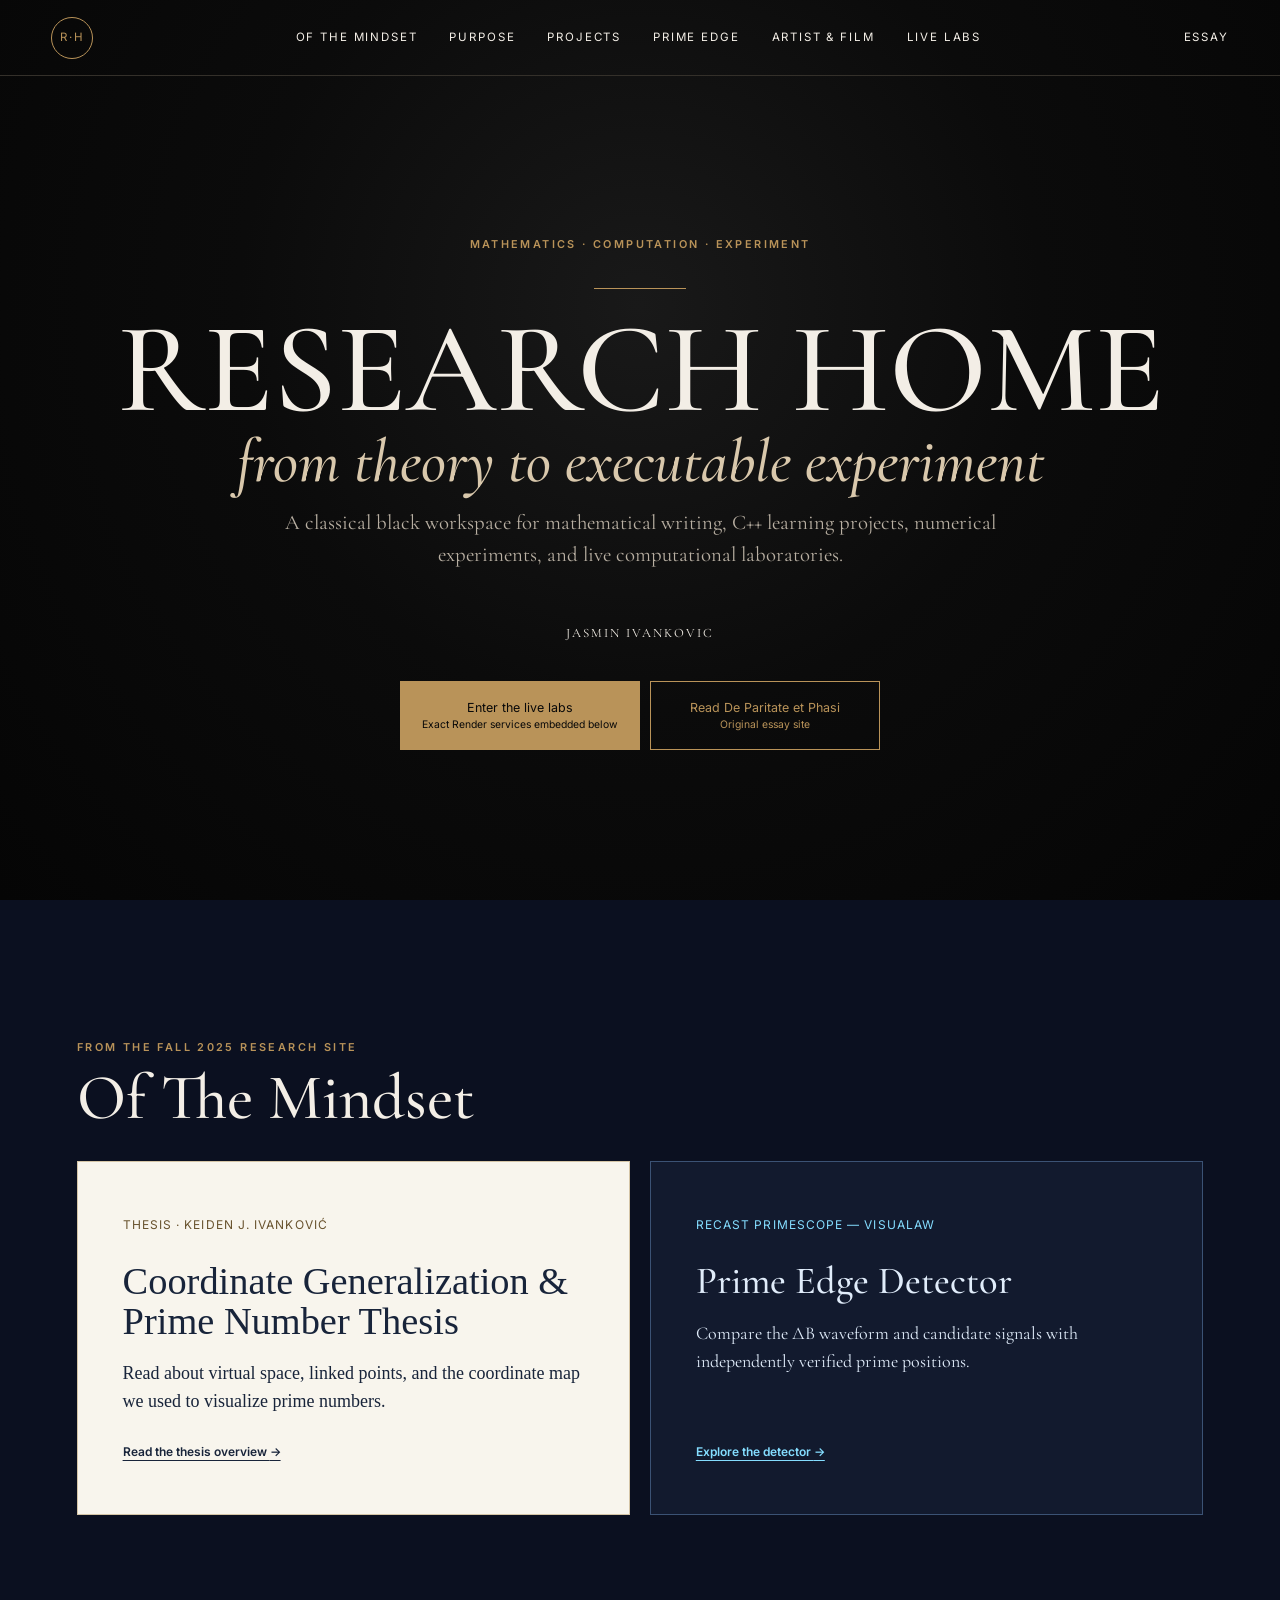
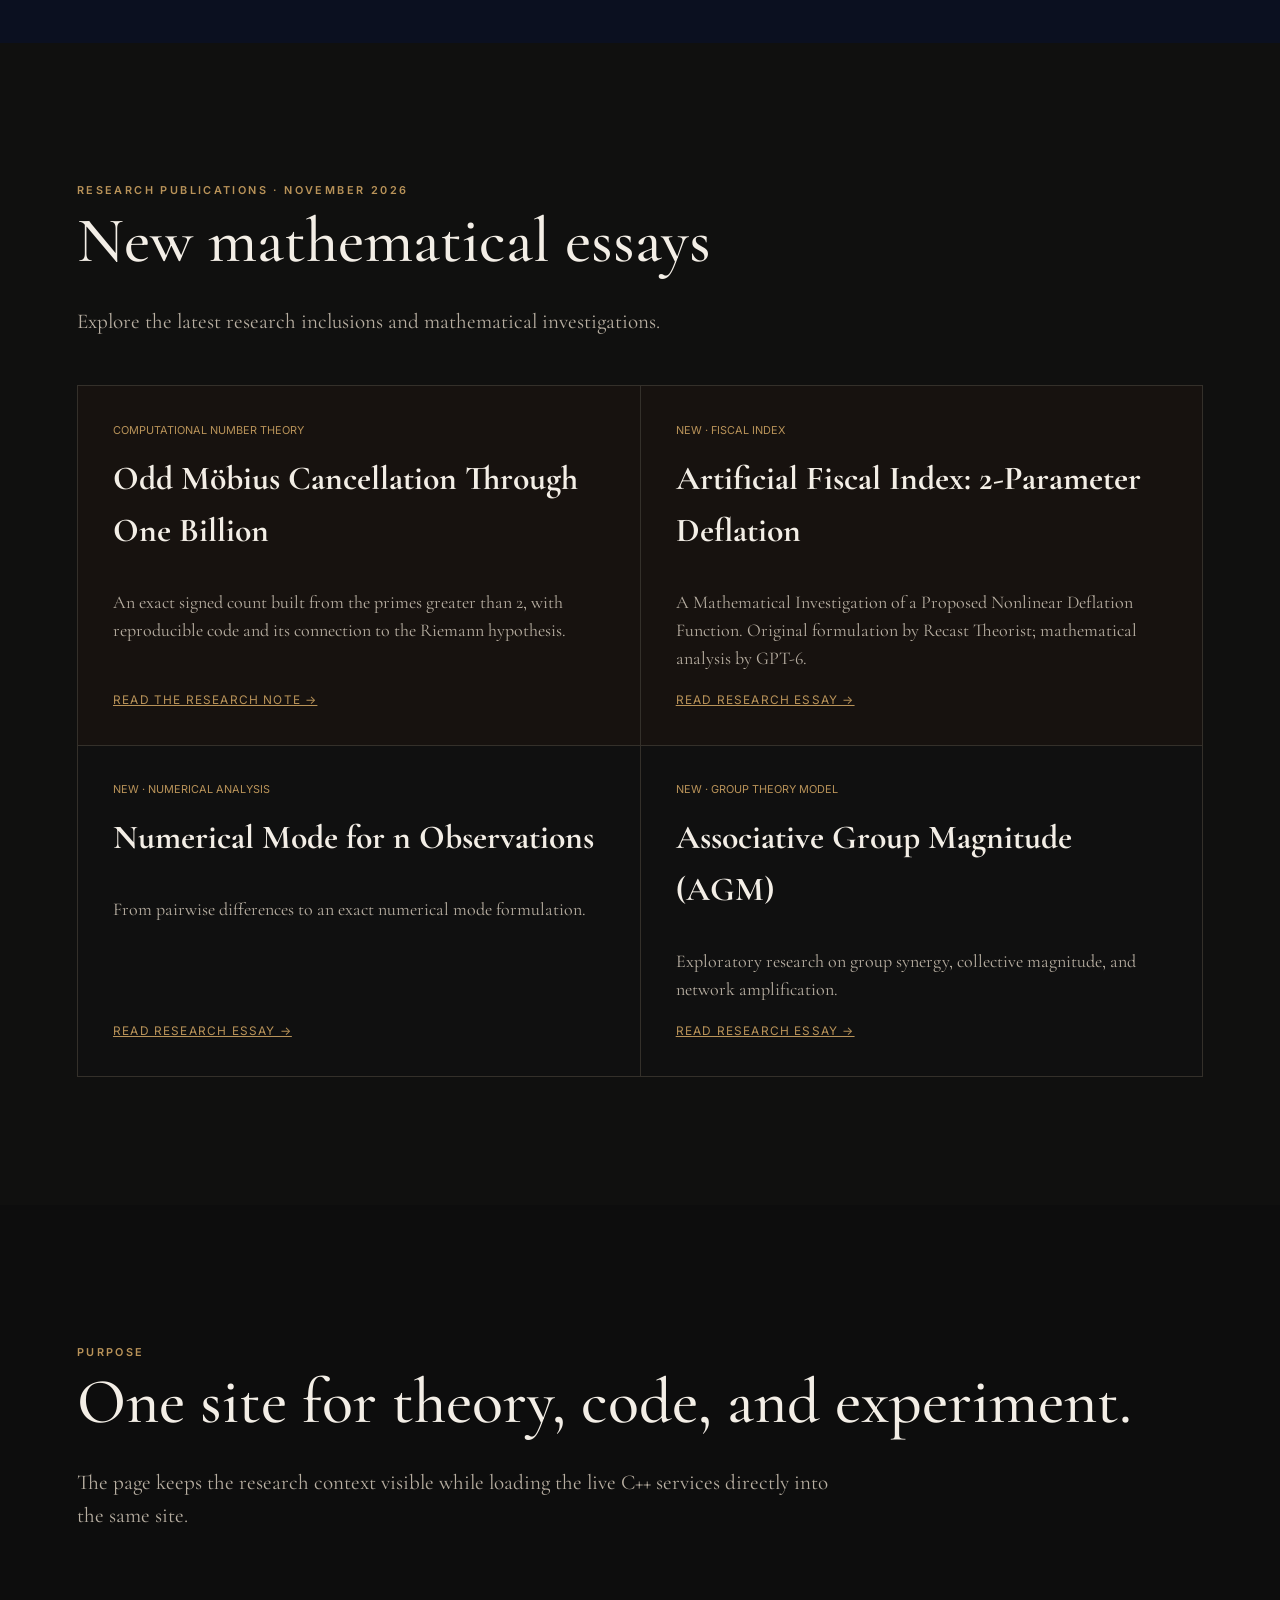
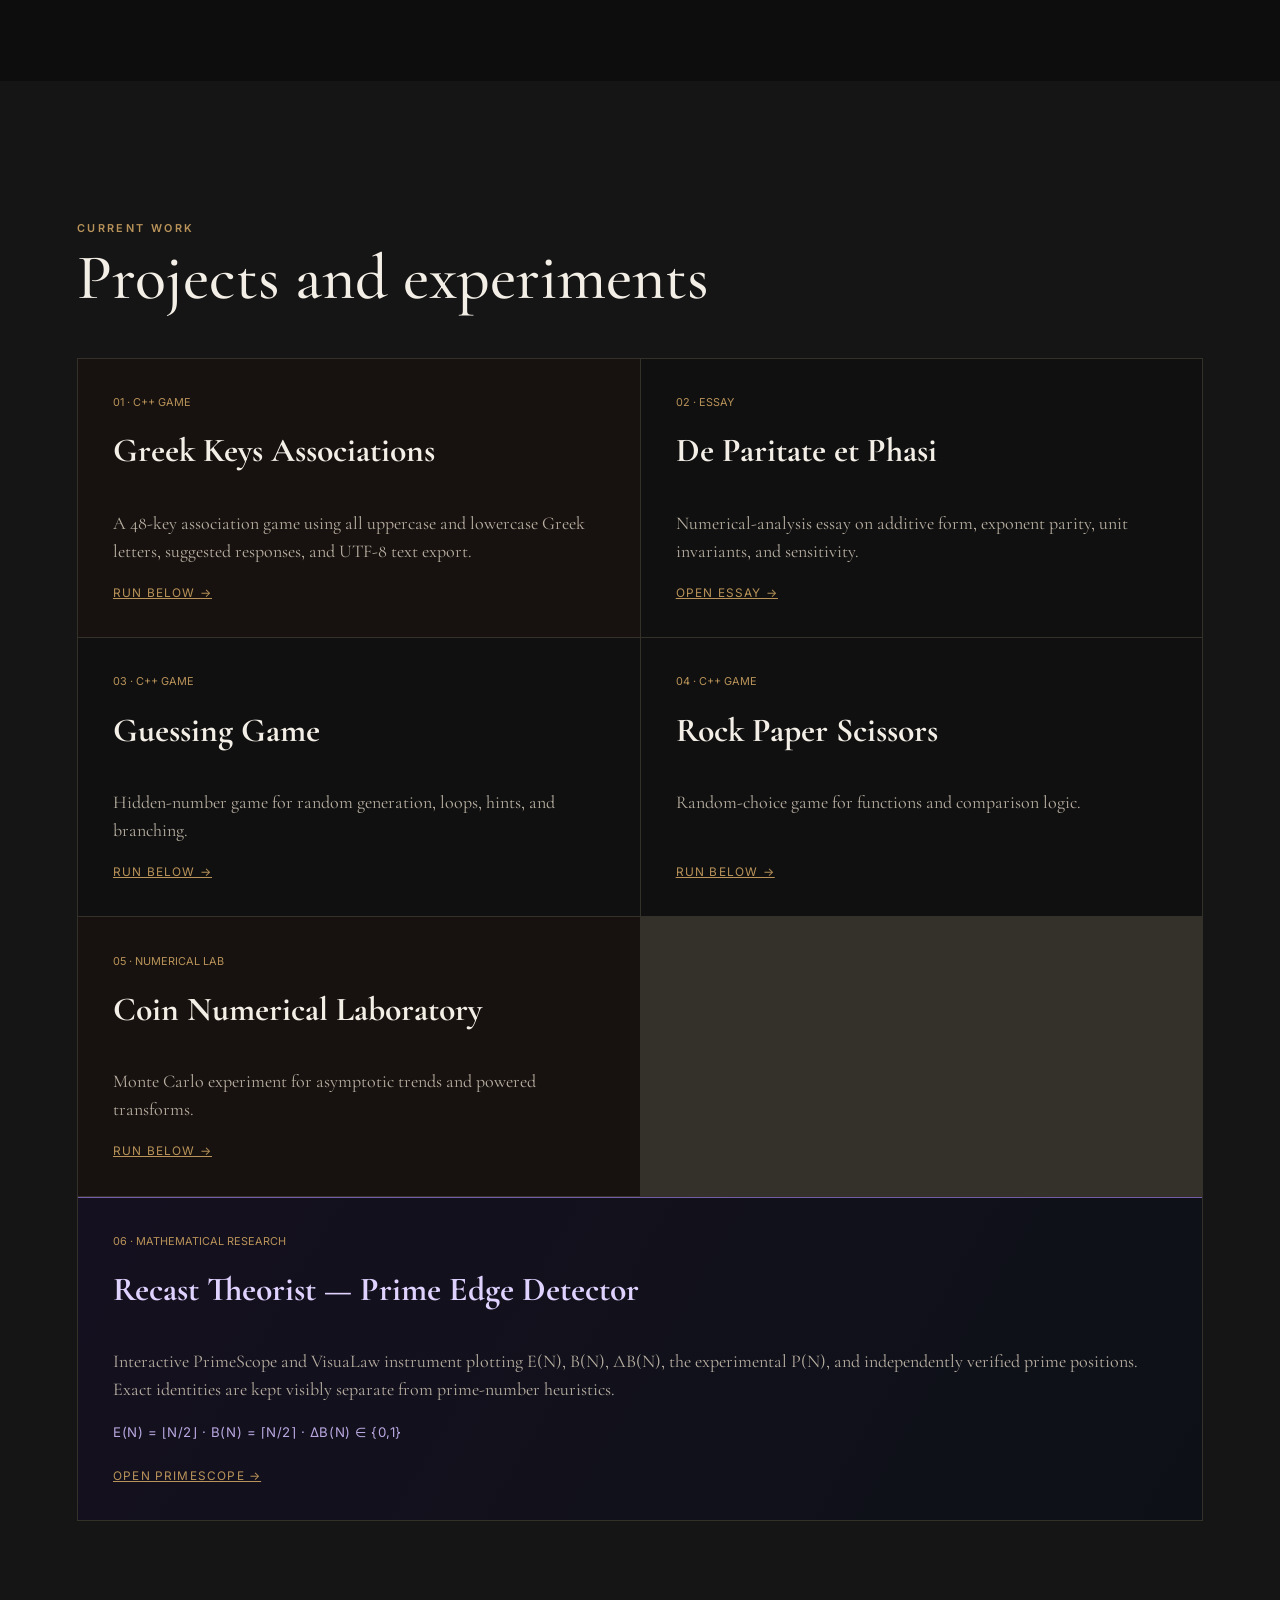
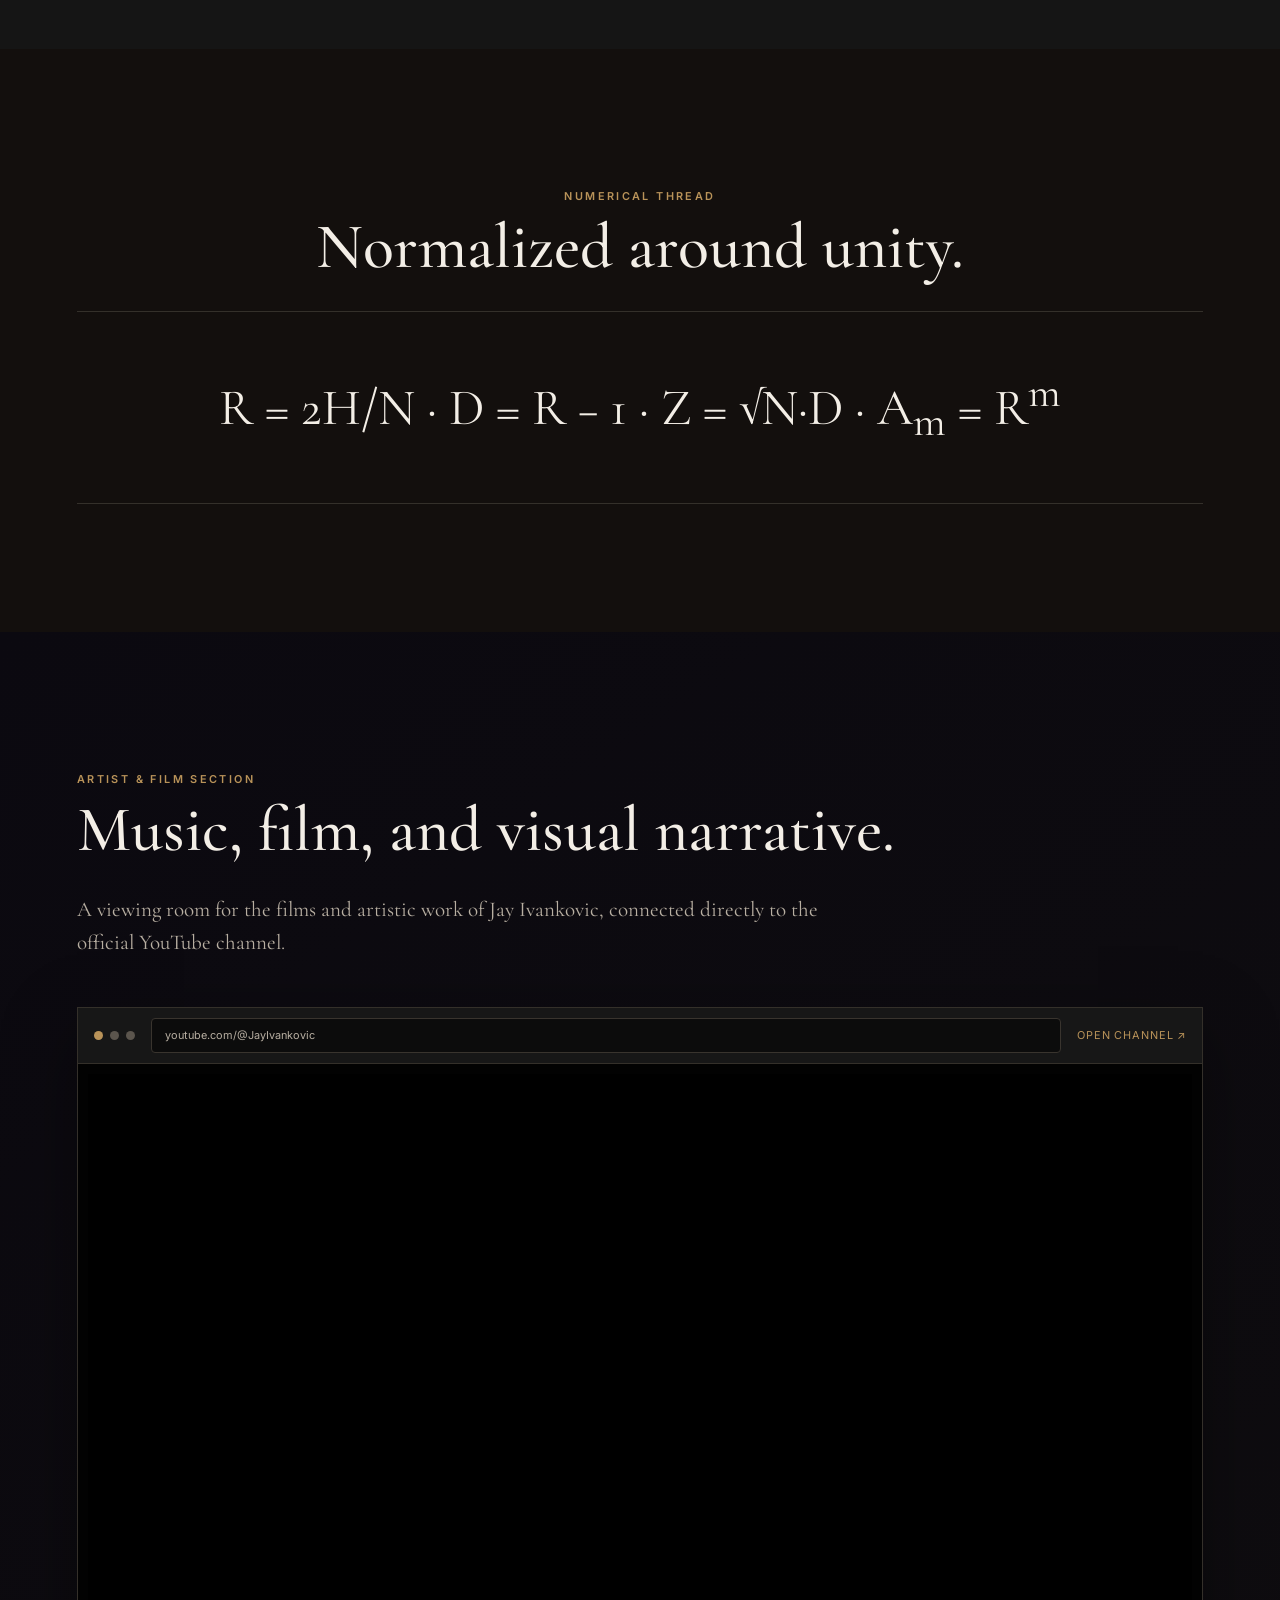
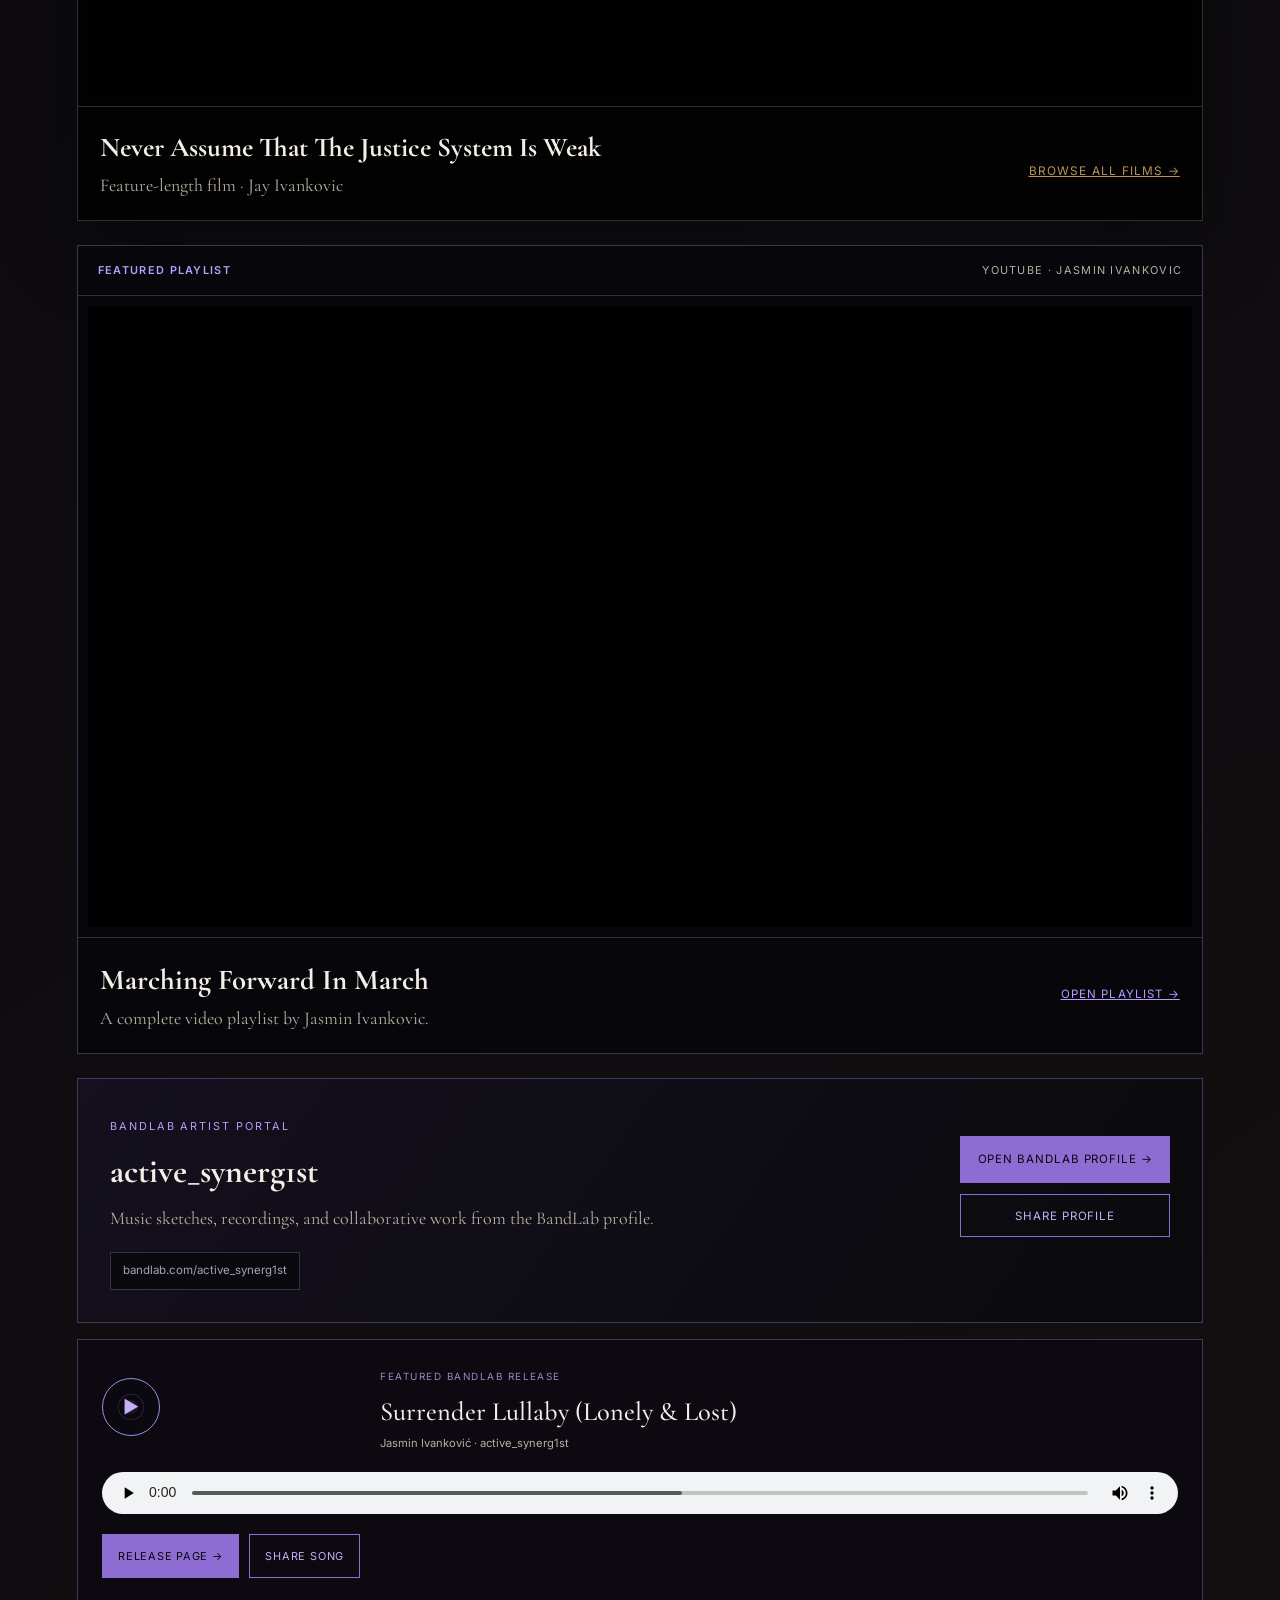
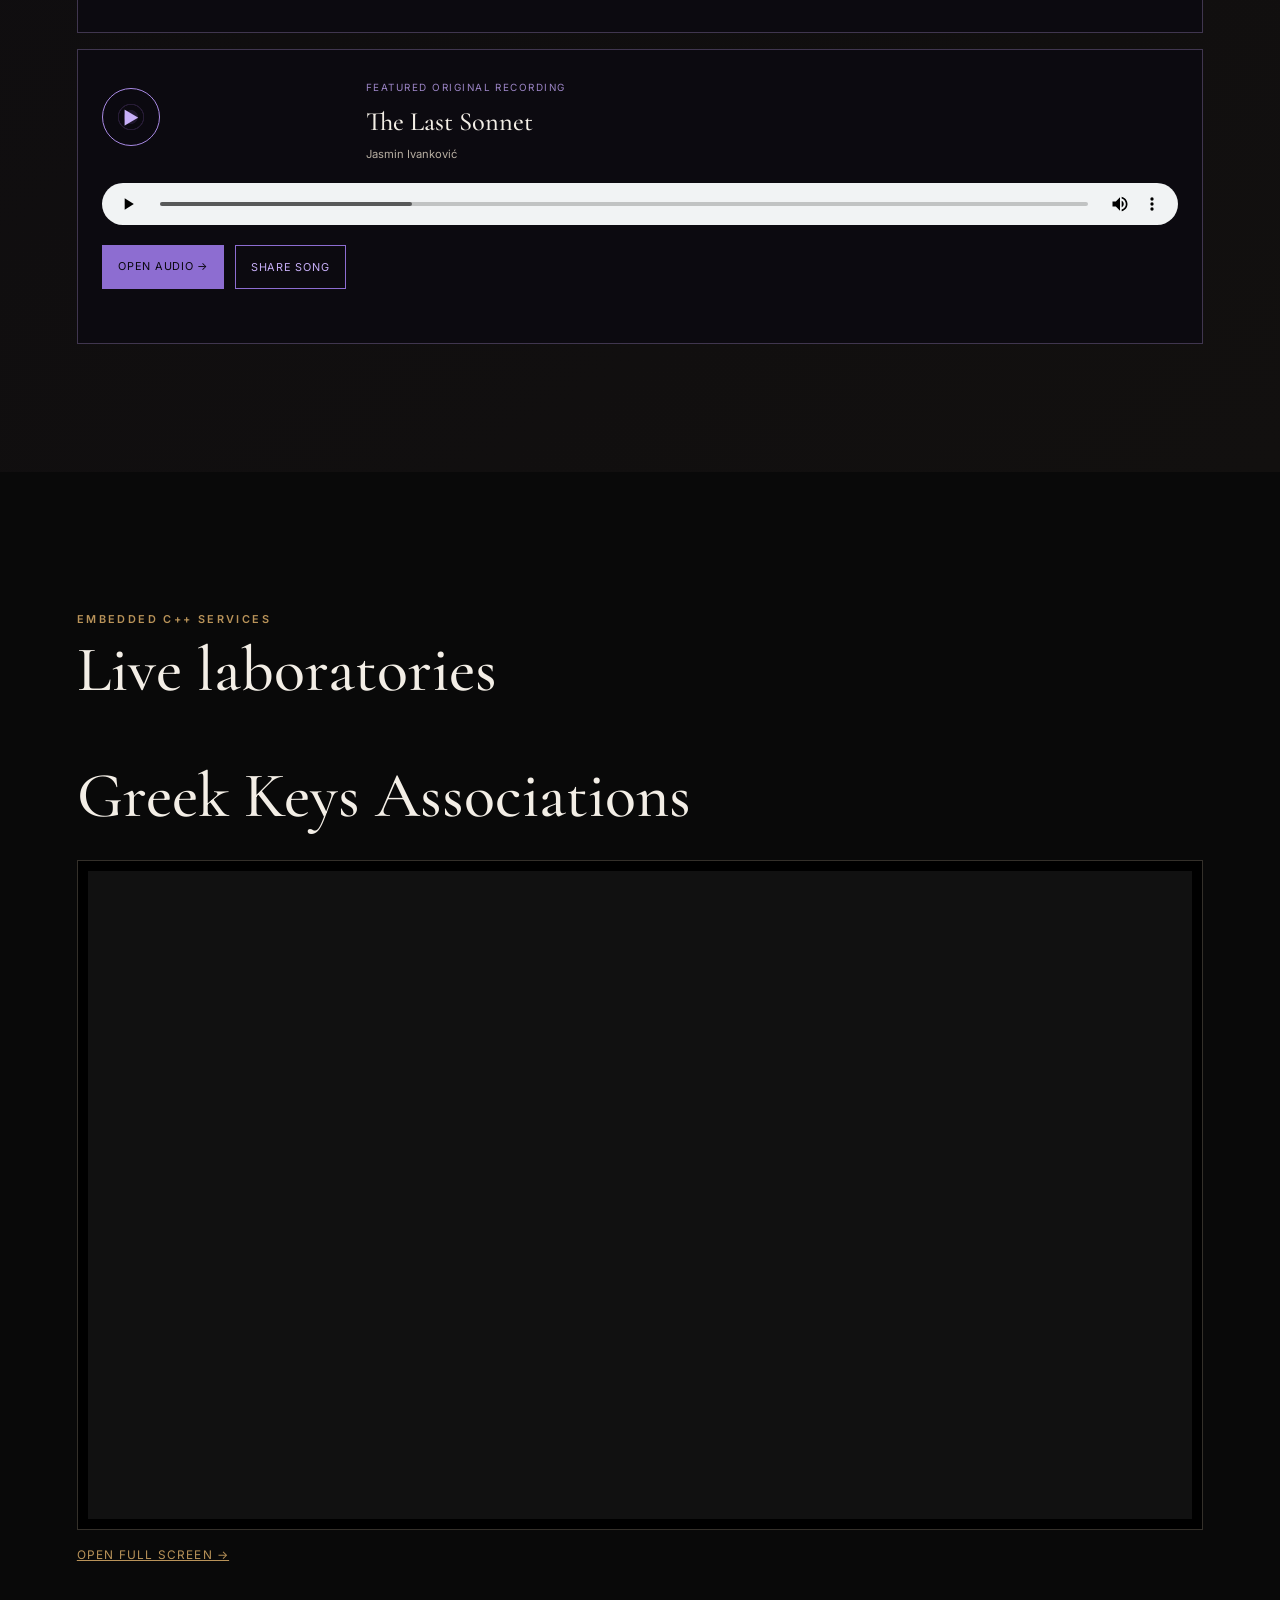
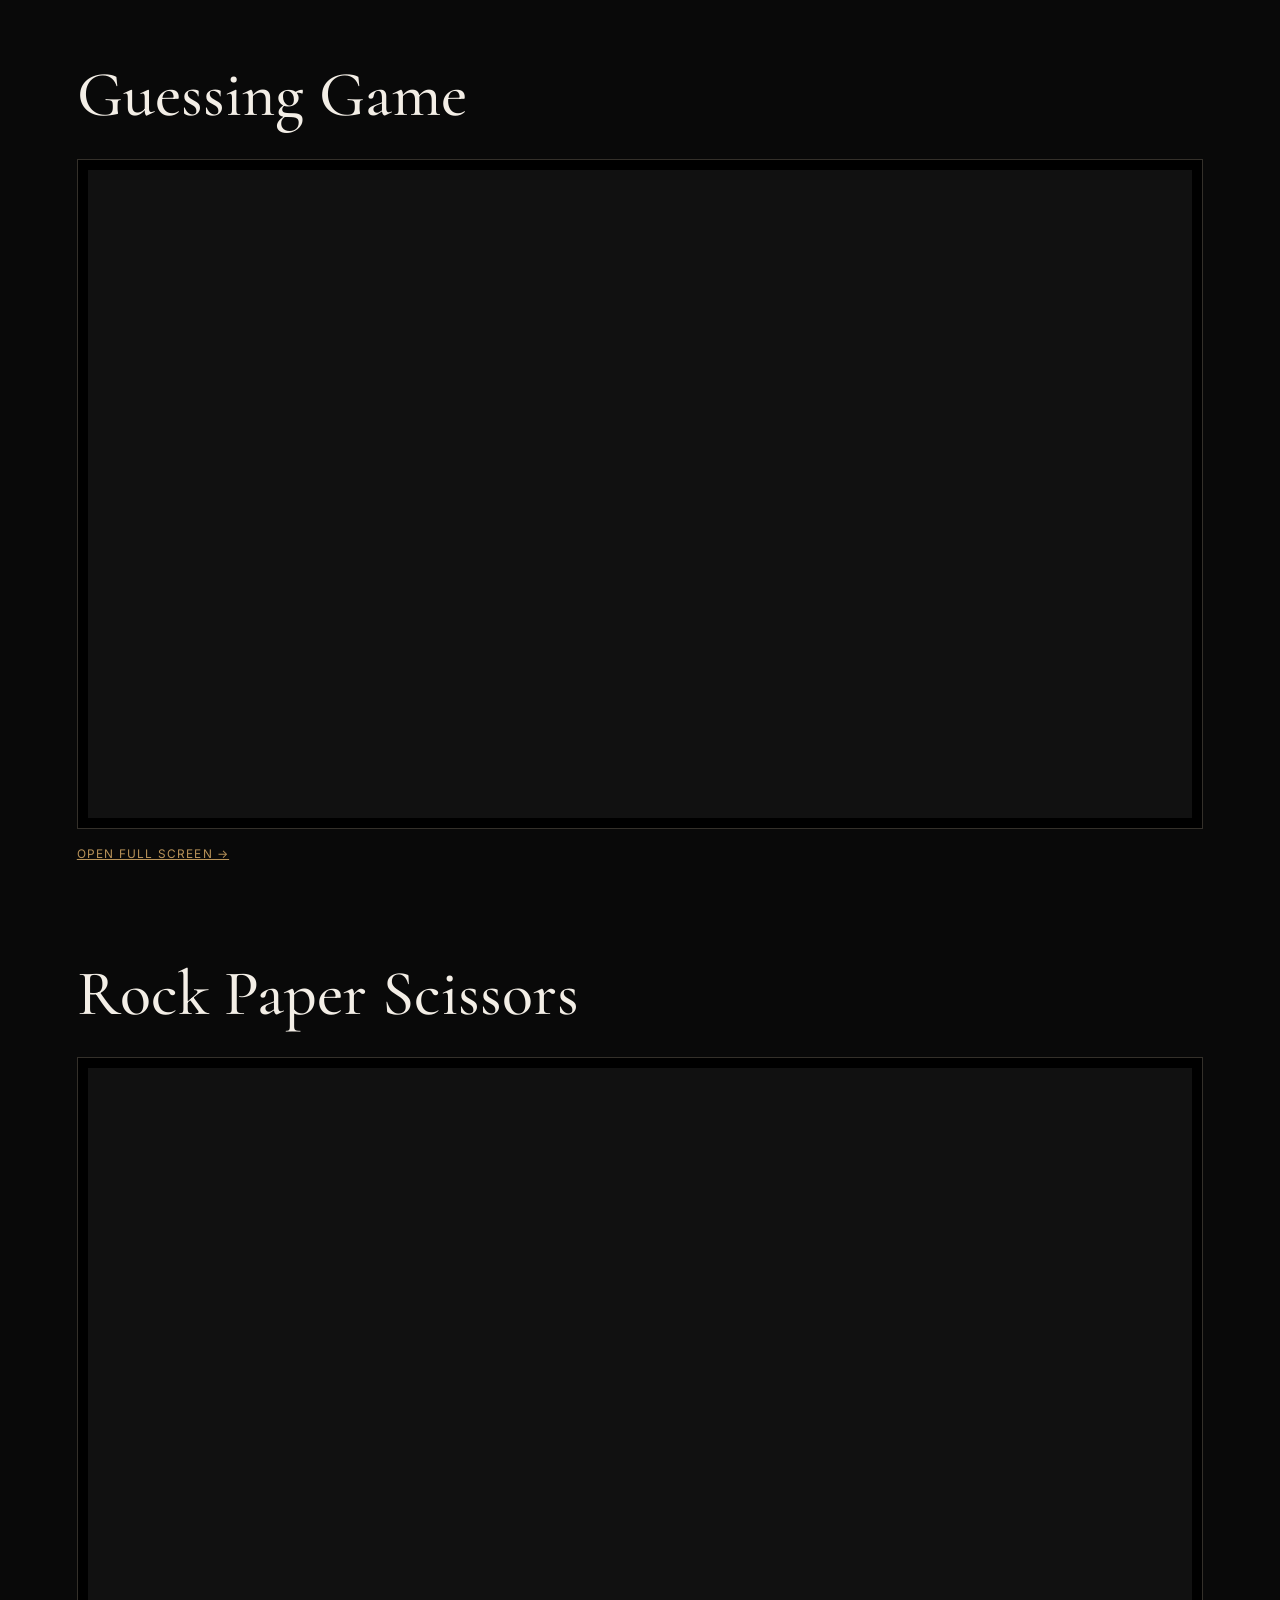
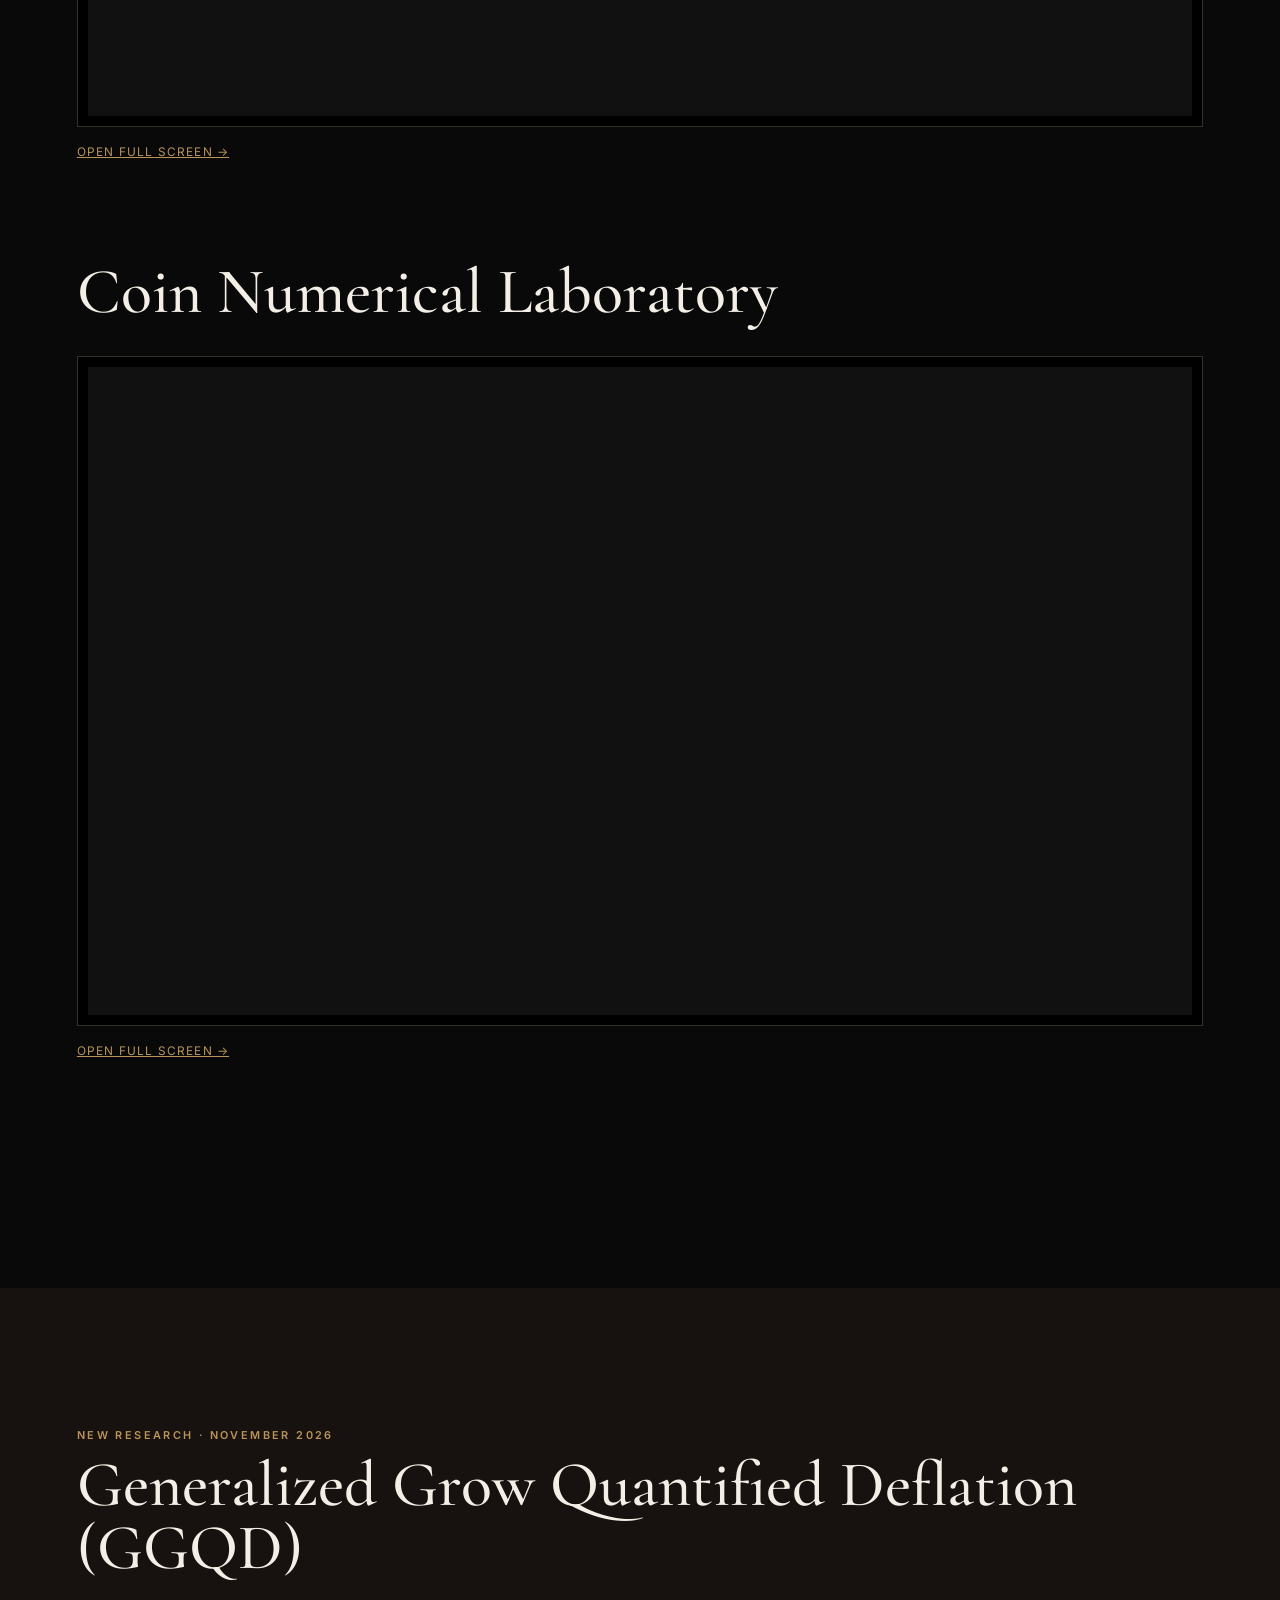
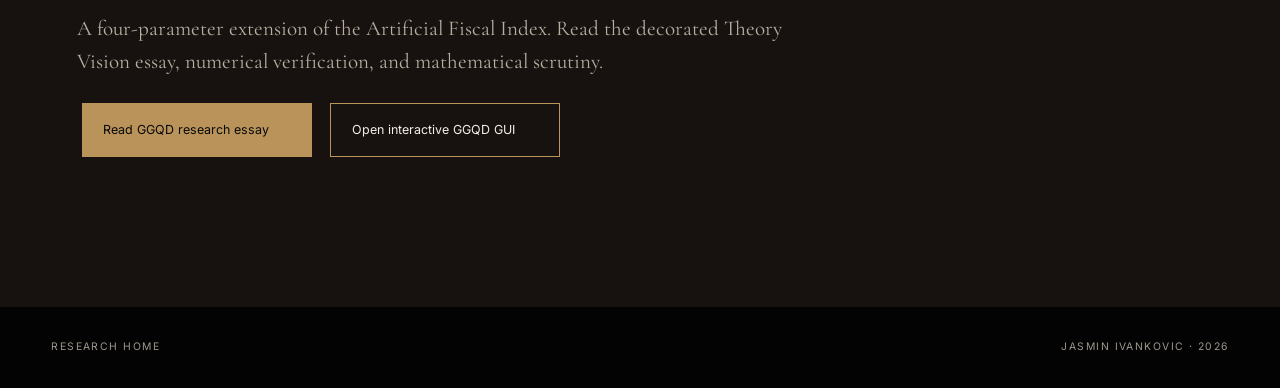
==== commit b8c5c158: "Feature the Möbius research note on Research Home" ====
--- a/home/index.html
+++ b/home/index.html
@@ -32,4 +32,4 @@
     </article>
   </div>
 </section>
-<section class="section" id="research-essays" style="background:#10100f"><p class="eyebrow">Research publications · November 2026</p><h2>New mathematical essays</h2><p class="lead">Explore the latest research inclusions and mathematical investigations.</p><div class="project-grid"><article class="card featured"><span class="num">NEW · FISCAL INDEX</span><h3>Artificial Fiscal Index: 2-Parameter Deflation</h3><p>A Mathematical Investigation of a Proposed Nonlinear Deflation Function. Original formulation by Recast Theorist; mathematical analysis by GPT-6.</p><a href="artificial-fiscal-index.html">Read research essay →</a></article><article class="card"><span class="num">NEW · NUMERICAL ANALYSIS</span><h3>Numerical Mode for n Observations</h3><p>From pairwise differences to an exact numerical mode formulation.</p><a href="../numerical-mode.html">Read research essay →</a></article><article class="card"><span class="num">NEW · GROUP THEORY MODEL</span><h3>Associative Group Magnitude (AGM)</h3><p>Exploratory research on group synergy, collective magnitude, and network amplification.</p><a href="../agm-associative-group-magnitude.html">Read research essay →</a></article></div></section><section class="intro section" id="purpose"><p class="eyebrow">Purpose</p><h2>One site for theory, code, and experiment.</h2><p class="lead">The page keeps the research context visible while loading the live C++ services directly into the same site.</p></section><section class="projects section" id="projects"><p class="eyebrow">Current work</p><h2>Projects and experiments</h2><div class="project-grid"><article class="card featured"><span class="num">01 · C++ GAME</span><h3>Greek Keys Associations</h3><p>A 48-key association game using all uppercase and lowercase Greek letters, suggested responses, and UTF-8 text export.</p><a href="#greek">Run below →</a></article><article class="card"><span class="num">02 · ESSAY</span><h3>De Paritate et Phasi</h3><p>Numerical-analysis essay on additive form, exponent parity, unit invariants, and sensitivity.</p><a href="../">Open essay →</a></article><article class="card"><span class="num">03 · C++ GAME</span><h3>Guessing Game</h3><p>Hidden-number game for random generation, loops, hints, and branching.</p><a href="#guess">Run below →</a></article><article class="card"><span class="num">04 · C++ GAME</span><h3>Rock Paper Scissors</h3><p>Random-choice game for functions and comparison logic.</p><a href="#rps">Run below →</a></article><article class="card featured"><span class="num">05 · NUMERICAL LAB</span><h3>Coin Numerical Laboratory</h3><p>Monte Carlo experiment for asymptotic trends and powered transforms.</p><a href="#coin">Run below →</a></article><article class="card research" id="prime-edge"><span class="num">06 · MATHEMATICAL RESEARCH</span><h3>Recast Theorist — Prime Edge Detector</h3><p>Interactive PrimeScope and VisuaLaw instrument plotting E(N), B(N), ΔB(N), the experimental P(N), and independently verified prime positions. Exact identities are kept visibly separate from prime-number heuristics.</p><div class="mini-formula">E(N) = ⌊N/2⌋ · B(N) = ⌈N/2⌉ · ΔB(N) ∈ {0,1}</div><a href="https://recast-theorist-prime-edge.recast.chatgpt.site" target="_blank" rel="noopener noreferrer">Open PrimeScope →</a></article></div></section><section class="formula-band section"><p class="eyebrow">Numerical thread</p><h2>Normalized around unity.</h2><div class="formula">R = 2H/N · D = R − 1 · Z = √N·D · A<sub>m</sub> = R<sup>m</sup></div></section><section class="artist-section section" id="artist-film"><p class="eyebrow">Artist &amp; Film Section</p><h2>Music, film, and visual narrative.</h2><p class="lead">A viewing room for the films and artistic work of Jay Ivankovic, connected directly to the official YouTube channel.</p><div class="media-browser"><div class="browser-bar"><span class="browser-dots" aria-hidden="true"><i></i><i></i><i></i></span><span class="browser-address">youtube.com/@JayIvankovic</span><a href="https://www.youtube.com/@JayIvankovic" target="_blank" rel="noopener noreferrer">Open channel ↗</a></div><div class="film-frame"><iframe src="https://www.youtube-nocookie.com/embed/U53ArMr8rts" title="Never Assume That The Justice System Is Weak — a film by Jay Ivankovic" loading="lazy" allow="accelerometer; autoplay; clipboard-write; encrypted-media; gyroscope; picture-in-picture; web-share" referrerpolicy="strict-origin-when-cross-origin" allowfullscreen></iframe></div><div class="film-caption"><div><h3>Never Assume That The Justice System Is Weak</h3><p>Feature-length film · Jay Ivankovic</p></div><a class="fallback" href="https://www.youtube.com/@JayIvankovic" target="_blank" rel="noopener noreferrer">Browse all films →</a></div></div><div class="playlist-browser"><div class="playlist-head"><strong>Featured playlist</strong><span>YouTube · Jasmin Ivankovic</span></div><div class="film-frame"><iframe src="https://www.youtube-nocookie.com/embed/videoseries?list=PLXXGQSpcMKnpYfIi-GoFz84Wsf4bWyVsV" title="Marching Forward In March playlist by Jasmin Ivankovic" loading="lazy" allow="accelerometer; autoplay; clipboard-write; encrypted-media; gyroscope; picture-in-picture; web-share" referrerpolicy="strict-origin-when-cross-origin" allowfullscreen></iframe></div><div class="playlist-caption"><div><h3>Marching Forward In March</h3><p>A complete video playlist by Jasmin Ivankovic.</p></div><a href="https://www.youtube.com/playlist?list=PLXXGQSpcMKnpYfIi-GoFz84Wsf4bWyVsV" target="_blank" rel="noopener noreferrer">Open playlist →</a></div></div><div class="bandlab-plugin"><div><span class="bandlab-label">BandLab Artist Portal</span><h3>active_synerg1st</h3><p>Music sketches, recordings, and collaborative work from the BandLab profile.</p><span class="bandlab-url">bandlab.com/active_synerg1st</span></div><div class="bandlab-actions"><a href="https://www.bandlab.com/active_synerg1st" target="_blank" rel="noopener noreferrer">Open BandLab profile →</a><button type="button" id="share-bandlab">Share profile</button><span class="bandlab-status" id="share-bandlab-status" aria-live="polite"></span></div></div><div class="song-card"><span class="song-disc" aria-hidden="true">▶</span><div class="song-meta"><span>Featured BandLab release</span><h4>Surrender Lullaby (Lonely &amp; Lost)</h4><p>Jasmin Ivanković · active_synerg1st</p></div><audio class="song-player" controls preload="metadata" aria-label="Play Surrender Lullaby (Lonely &amp; Lost)" src="audio/surrender-lullaby-lonely-and-lost.mp3">Your browser does not support embedded audio. <a href="audio/surrender-lullaby-lonely-and-lost.mp3">Open the recording</a>.</audio><div class="song-actions"><a href="https://bnd.link/active_synerg1st/surrender-lullaby-lonely-lost-42bae9d8" target="_blank" rel="noopener noreferrer">Release page →</a><button type="button" id="share-song">Share song</button></div><span class="song-share-status" id="share-song-status" aria-live="polite"></span></div><div class="song-card"><span class="song-disc" aria-hidden="true">▶</span><div class="song-meta"><span>Featured original recording</span><h4>The Last Sonnet</h4><p>Jasmin Ivanković</p></div><audio class="song-player" controls preload="metadata" aria-label="Play The Last Sonnet" src="audio/the-last-sonnet.mp3">Your browser does not support embedded audio. <a href="audio/the-last-sonnet.mp3">Open the recording</a>.</audio><div class="song-actions"><a href="audio/the-last-sonnet.mp3" target="_blank" rel="noopener noreferrer">Open audio →</a><button type="button" id="share-sonnet">Share song</button></div><span class="song-share-status" id="share-sonnet-status" aria-live="polite"></span></div></section><section class="lab-section section" id="labs"><p class="eyebrow">Embedded C++ services</p><h2>Live laboratories</h2><div class="lab" id="greek"><h2>Greek Keys Associations</h2><div class="frame-shell"><iframe src="https://greek-keys-nfpo.onrender.com/" title="Greek Keys Associations" loading="lazy"></iframe></div><a class="fallback" href="https://greek-keys-nfpo.onrender.com/" target="_blank" rel="noopener noreferrer">Open full screen →</a></div><div class="lab" id="guess"><h2>Guessing Game</h2><div class="frame-shell"><iframe src="https://guessing-game-0smu.onrender.com/" title="Guessing Game" loading="lazy"></iframe></div><a class="fallback" href="https://guessing-game-0smu.onrender.com/" target="_blank" rel="noopener noreferrer">Open full screen →</a></div><div class="lab" id="rps"><h2>Rock Paper Scissors</h2><div class="frame-shell"><iframe src="https://rock-paper-scissors-qvug.onrender.com/" title="Rock Paper Scissors" loading="lazy"></iframe></div><a class="fallback" href="https://rock-paper-scissors-qvug.onrender.com/" target="_blank" rel="noopener noreferrer">Open full screen →</a></div><div class="lab" id="coin"><h2>Coin Numerical Laboratory</h2><div class="frame-shell"><iframe src="https://coin-numerical-lab-57m5.onrender.com/" title="Coin Numerical Laboratory" loading="lazy"></iframe></div><a class="fallback" href="https://coin-numerical-lab-57m5.onrender.com/" target="_blank" rel="noopener noreferrer">Open full screen →</a></div></section><section class="section" id="ggqd-research" style="background:#17120f"><p class="eyebrow">New research · November 2026</p><h2>Generalized Grow Quantified Deflation (GGQD)</h2><p class="lead">A four-parameter extension of the Artificial Fiscal Index. Read the decorated Theory Vision essay, numerical verification, and mathematical scrutiny.</p><p><a class="button primary" href="../ggqd-generalized-grow-quantified-deflation.html">Read GGQD research essay</a> <a class="button" href="../ggqd-laboratory.html" style="margin-left:10px">Open interactive GGQD GUI</a></p></section></main><footer class="footer"><span>Research Home</span><span>Jasmin Ivankovic · 2026</span></footer><script>(()=>{const url="https://www.bandlab.com/active_synerg1st";const button=document.getElementById("share-bandlab");const status=document.getElementById("share-bandlab-status");if(!button)return;button.addEventListener("click",async()=>{try{if(navigator.share){await navigator.share({title:"active_synerg1st on BandLab",text:"Listen to active_synerg1st on BandLab.",url});status.textContent="Share menu opened."}else if(navigator.clipboard){await navigator.clipboard.writeText(url);status.textContent="BandLab link copied."}else{const input=document.createElement("input");input.value=url;document.body.appendChild(input);input.select();document.execCommand("copy");input.remove();status.textContent="BandLab link copied."}}catch(error){if(error&&error.name==="AbortError"){status.textContent=""}else{status.textContent="Open the profile to copy its link."}}})})();</script><script>(()=>{const url="https://bnd.link/active_synerg1st/surrender-lullaby-lonely-lost-42bae9d8";const button=document.getElementById("share-song");const status=document.getElementById("share-song-status");if(!button)return;button.addEventListener("click",async()=>{try{if(navigator.share){await navigator.share({title:"Surrender Lullaby (Lonely & Lost)",text:"Listen to Surrender Lullaby (Lonely & Lost) by active_synerg1st.",url});status.textContent="Share menu opened."}else if(navigator.clipboard){await navigator.clipboard.writeText(url);status.textContent="Song link copied."}else{const input=document.createElement("input");input.value=url;document.body.appendChild(input);input.select();document.execCommand("copy");input.remove();status.textContent="Song link copied."}}catch(error){if(error&&error.name==="AbortError"){status.textContent=""}else{status.textContent="Open the song to copy its link."}}})})();</script><script>(()=>{const url=new URL("audio/the-last-sonnet.mp3",window.location.href).href;const button=document.getElementById("share-sonnet");const status=document.getElementById("share-sonnet-status");if(!button)return;button.addEventListener("click",async()=>{try{if(navigator.share){await navigator.share({title:"The Last Sonnet",text:"Listen to The Last Sonnet by Jasmin Ivanković.",url});status.textContent="Share menu opened."}else if(navigator.clipboard){await navigator.clipboard.writeText(url);status.textContent="Song link copied."}else{const input=document.createElement("input");input.value=url;document.body.appendChild(input);input.select();document.execCommand("copy");input.remove();status.textContent="Song link copied."}}catch(error){if(error&&error.name==="AbortError"){status.textContent=""}else{status.textContent="Open the audio to copy its link."}}})})();</script></body></html>+<section class="section" id="research-essays" style="background:#10100f"><p class="eyebrow">Research publications · November 2026</p><h2>New mathematical essays</h2><p class="lead">Explore the latest research inclusions and mathematical investigations.</p><div class="project-grid"><article class="card featured"><span class="num">COMPUTATIONAL NUMBER THEORY</span><h3>Odd Möbius Cancellation Through One Billion</h3><p>An exact signed count built from the primes greater than 2, with reproducible code and its connection to the Riemann hypothesis.</p><a href="odd-mobius-through-one-billion.html">Read the research note →</a></article><article class="card featured"><span class="num">NEW · FISCAL INDEX</span><h3>Artificial Fiscal Index: 2-Parameter Deflation</h3><p>A Mathematical Investigation of a Proposed Nonlinear Deflation Function. Original formulation by Recast Theorist; mathematical analysis by GPT-6.</p><a href="artificial-fiscal-index.html">Read research essay →</a></article><article class="card"><span class="num">NEW · NUMERICAL ANALYSIS</span><h3>Numerical Mode for n Observations</h3><p>From pairwise differences to an exact numerical mode formulation.</p><a href="../numerical-mode.html">Read research essay →</a></article><article class="card"><span class="num">NEW · GROUP THEORY MODEL</span><h3>Associative Group Magnitude (AGM)</h3><p>Exploratory research on group synergy, collective magnitude, and network amplification.</p><a href="../agm-associative-group-magnitude.html">Read research essay →</a></article></div></section><section class="intro section" id="purpose"><p class="eyebrow">Purpose</p><h2>One site for theory, code, and experiment.</h2><p class="lead">The page keeps the research context visible while loading the live C++ services directly into the same site.</p></section><section class="projects section" id="projects"><p class="eyebrow">Current work</p><h2>Projects and experiments</h2><div class="project-grid"><article class="card featured"><span class="num">01 · C++ GAME</span><h3>Greek Keys Associations</h3><p>A 48-key association game using all uppercase and lowercase Greek letters, suggested responses, and UTF-8 text export.</p><a href="#greek">Run below →</a></article><article class="card"><span class="num">02 · ESSAY</span><h3>De Paritate et Phasi</h3><p>Numerical-analysis essay on additive form, exponent parity, unit invariants, and sensitivity.</p><a href="../">Open essay →</a></article><article class="card"><span class="num">03 · C++ GAME</span><h3>Guessing Game</h3><p>Hidden-number game for random generation, loops, hints, and branching.</p><a href="#guess">Run below →</a></article><article class="card"><span class="num">04 · C++ GAME</span><h3>Rock Paper Scissors</h3><p>Random-choice game for functions and comparison logic.</p><a href="#rps">Run below →</a></article><article class="card featured"><span class="num">05 · NUMERICAL LAB</span><h3>Coin Numerical Laboratory</h3><p>Monte Carlo experiment for asymptotic trends and powered transforms.</p><a href="#coin">Run below →</a></article><article class="card research" id="prime-edge"><span class="num">06 · MATHEMATICAL RESEARCH</span><h3>Recast Theorist — Prime Edge Detector</h3><p>Interactive PrimeScope and VisuaLaw instrument plotting E(N), B(N), ΔB(N), the experimental P(N), and independently verified prime positions. Exact identities are kept visibly separate from prime-number heuristics.</p><div class="mini-formula">E(N) = ⌊N/2⌋ · B(N) = ⌈N/2⌉ · ΔB(N) ∈ {0,1}</div><a href="https://recast-theorist-prime-edge.recast.chatgpt.site" target="_blank" rel="noopener noreferrer">Open PrimeScope →</a></article></div></section><section class="formula-band section"><p class="eyebrow">Numerical thread</p><h2>Normalized around unity.</h2><div class="formula">R = 2H/N · D = R − 1 · Z = √N·D · A<sub>m</sub> = R<sup>m</sup></div></section><section class="artist-section section" id="artist-film"><p class="eyebrow">Artist &amp; Film Section</p><h2>Music, film, and visual narrative.</h2><p class="lead">A viewing room for the films and artistic work of Jay Ivankovic, connected directly to the official YouTube channel.</p><div class="media-browser"><div class="browser-bar"><span class="browser-dots" aria-hidden="true"><i></i><i></i><i></i></span><span class="browser-address">youtube.com/@JayIvankovic</span><a href="https://www.youtube.com/@JayIvankovic" target="_blank" rel="noopener noreferrer">Open channel ↗</a></div><div class="film-frame"><iframe src="https://www.youtube-nocookie.com/embed/U53ArMr8rts" title="Never Assume That The Justice System Is Weak — a film by Jay Ivankovic" loading="lazy" allow="accelerometer; autoplay; clipboard-write; encrypted-media; gyroscope; picture-in-picture; web-share" referrerpolicy="strict-origin-when-cross-origin" allowfullscreen></iframe></div><div class="film-caption"><div><h3>Never Assume That The Justice System Is Weak</h3><p>Feature-length film · Jay Ivankovic</p></div><a class="fallback" href="https://www.youtube.com/@JayIvankovic" target="_blank" rel="noopener noreferrer">Browse all films →</a></div></div><div class="playlist-browser"><div class="playlist-head"><strong>Featured playlist</strong><span>YouTube · Jasmin Ivankovic</span></div><div class="film-frame"><iframe src="https://www.youtube-nocookie.com/embed/videoseries?list=PLXXGQSpcMKnpYfIi-GoFz84Wsf4bWyVsV" title="Marching Forward In March playlist by Jasmin Ivankovic" loading="lazy" allow="accelerometer; autoplay; clipboard-write; encrypted-media; gyroscope; picture-in-picture; web-share" referrerpolicy="strict-origin-when-cross-origin" allowfullscreen></iframe></div><div class="playlist-caption"><div><h3>Marching Forward In March</h3><p>A complete video playlist by Jasmin Ivankovic.</p></div><a href="https://www.youtube.com/playlist?list=PLXXGQSpcMKnpYfIi-GoFz84Wsf4bWyVsV" target="_blank" rel="noopener noreferrer">Open playlist →</a></div></div><div class="bandlab-plugin"><div><span class="bandlab-label">BandLab Artist Portal</span><h3>active_synerg1st</h3><p>Music sketches, recordings, and collaborative work from the BandLab profile.</p><span class="bandlab-url">bandlab.com/active_synerg1st</span></div><div class="bandlab-actions"><a href="https://www.bandlab.com/active_synerg1st" target="_blank" rel="noopener noreferrer">Open BandLab profile →</a><button type="button" id="share-bandlab">Share profile</button><span class="bandlab-status" id="share-bandlab-status" aria-live="polite"></span></div></div><div class="song-card"><span class="song-disc" aria-hidden="true">▶</span><div class="song-meta"><span>Featured BandLab release</span><h4>Surrender Lullaby (Lonely &amp; Lost)</h4><p>Jasmin Ivanković · active_synerg1st</p></div><audio class="song-player" controls preload="metadata" aria-label="Play Surrender Lullaby (Lonely &amp; Lost)" src="audio/surrender-lullaby-lonely-and-lost.mp3">Your browser does not support embedded audio. <a href="audio/surrender-lullaby-lonely-and-lost.mp3">Open the recording</a>.</audio><div class="song-actions"><a href="https://bnd.link/active_synerg1st/surrender-lullaby-lonely-lost-42bae9d8" target="_blank" rel="noopener noreferrer">Release page →</a><button type="button" id="share-song">Share song</button></div><span class="song-share-status" id="share-song-status" aria-live="polite"></span></div><div class="song-card"><span class="song-disc" aria-hidden="true">▶</span><div class="song-meta"><span>Featured original recording</span><h4>The Last Sonnet</h4><p>Jasmin Ivanković</p></div><audio class="song-player" controls preload="metadata" aria-label="Play The Last Sonnet" src="audio/the-last-sonnet.mp3">Your browser does not support embedded audio. <a href="audio/the-last-sonnet.mp3">Open the recording</a>.</audio><div class="song-actions"><a href="audio/the-last-sonnet.mp3" target="_blank" rel="noopener noreferrer">Open audio →</a><button type="button" id="share-sonnet">Share song</button></div><span class="song-share-status" id="share-sonnet-status" aria-live="polite"></span></div></section><section class="lab-section section" id="labs"><p class="eyebrow">Embedded C++ services</p><h2>Live laboratories</h2><div class="lab" id="greek"><h2>Greek Keys Associations</h2><div class="frame-shell"><iframe src="https://greek-keys-nfpo.onrender.com/" title="Greek Keys Associations" loading="lazy"></iframe></div><a class="fallback" href="https://greek-keys-nfpo.onrender.com/" target="_blank" rel="noopener noreferrer">Open full screen →</a></div><div class="lab" id="guess"><h2>Guessing Game</h2><div class="frame-shell"><iframe src="https://guessing-game-0smu.onrender.com/" title="Guessing Game" loading="lazy"></iframe></div><a class="fallback" href="https://guessing-game-0smu.onrender.com/" target="_blank" rel="noopener noreferrer">Open full screen →</a></div><div class="lab" id="rps"><h2>Rock Paper Scissors</h2><div class="frame-shell"><iframe src="https://rock-paper-scissors-qvug.onrender.com/" title="Rock Paper Scissors" loading="lazy"></iframe></div><a class="fallback" href="https://rock-paper-scissors-qvug.onrender.com/" target="_blank" rel="noopener noreferrer">Open full screen →</a></div><div class="lab" id="coin"><h2>Coin Numerical Laboratory</h2><div class="frame-shell"><iframe src="https://coin-numerical-lab-57m5.onrender.com/" title="Coin Numerical Laboratory" loading="lazy"></iframe></div><a class="fallback" href="https://coin-numerical-lab-57m5.onrender.com/" target="_blank" rel="noopener noreferrer">Open full screen →</a></div></section><section class="section" id="ggqd-research" style="background:#17120f"><p class="eyebrow">New research · November 2026</p><h2>Generalized Grow Quantified Deflation (GGQD)</h2><p class="lead">A four-parameter extension of the Artificial Fiscal Index. Read the decorated Theory Vision essay, numerical verification, and mathematical scrutiny.</p><p><a class="button primary" href="../ggqd-generalized-grow-quantified-deflation.html">Read GGQD research essay</a> <a class="button" href="../ggqd-laboratory.html" style="margin-left:10px">Open interactive GGQD GUI</a></p></section></main><footer class="footer"><span>Research Home</span><span>Jasmin Ivankovic · 2026</span></footer><script>(()=>{const url="https://www.bandlab.com/active_synerg1st";const button=document.getElementById("share-bandlab");const status=document.getElementById("share-bandlab-status");if(!button)return;button.addEventListener("click",async()=>{try{if(navigator.share){await navigator.share({title:"active_synerg1st on BandLab",text:"Listen to active_synerg1st on BandLab.",url});status.textContent="Share menu opened."}else if(navigator.clipboard){await navigator.clipboard.writeText(url);status.textContent="BandLab link copied."}else{const input=document.createElement("input");input.value=url;document.body.appendChild(input);input.select();document.execCommand("copy");input.remove();status.textContent="BandLab link copied."}}catch(error){if(error&&error.name==="AbortError"){status.textContent=""}else{status.textContent="Open the profile to copy its link."}}})})();</script><script>(()=>{const url="https://bnd.link/active_synerg1st/surrender-lullaby-lonely-lost-42bae9d8";const button=document.getElementById("share-song");const status=document.getElementById("share-song-status");if(!button)return;button.addEventListener("click",async()=>{try{if(navigator.share){await navigator.share({title:"Surrender Lullaby (Lonely & Lost)",text:"Listen to Surrender Lullaby (Lonely & Lost) by active_synerg1st.",url});status.textContent="Share menu opened."}else if(navigator.clipboard){await navigator.clipboard.writeText(url);status.textContent="Song link copied."}else{const input=document.createElement("input");input.value=url;document.body.appendChild(input);input.select();document.execCommand("copy");input.remove();status.textContent="Song link copied."}}catch(error){if(error&&error.name==="AbortError"){status.textContent=""}else{status.textContent="Open the song to copy its link."}}})})();</script><script>(()=>{const url=new URL("audio/the-last-sonnet.mp3",window.location.href).href;const button=document.getElementById("share-sonnet");const status=document.getElementById("share-sonnet-status");if(!button)return;button.addEventListener("click",async()=>{try{if(navigator.share){await navigator.share({title:"The Last Sonnet",text:"Listen to The Last Sonnet by Jasmin Ivanković.",url});status.textContent="Share menu opened."}else if(navigator.clipboard){await navigator.clipboard.writeText(url);status.textContent="Song link copied."}else{const input=document.createElement("input");input.value=url;document.body.appendChild(input);input.select();document.execCommand("copy");input.remove();status.textContent="Song link copied."}}catch(error){if(error&&error.name==="AbortError"){status.textContent=""}else{status.textContent="Open the audio to copy its link."}}})})();</script></body></html>
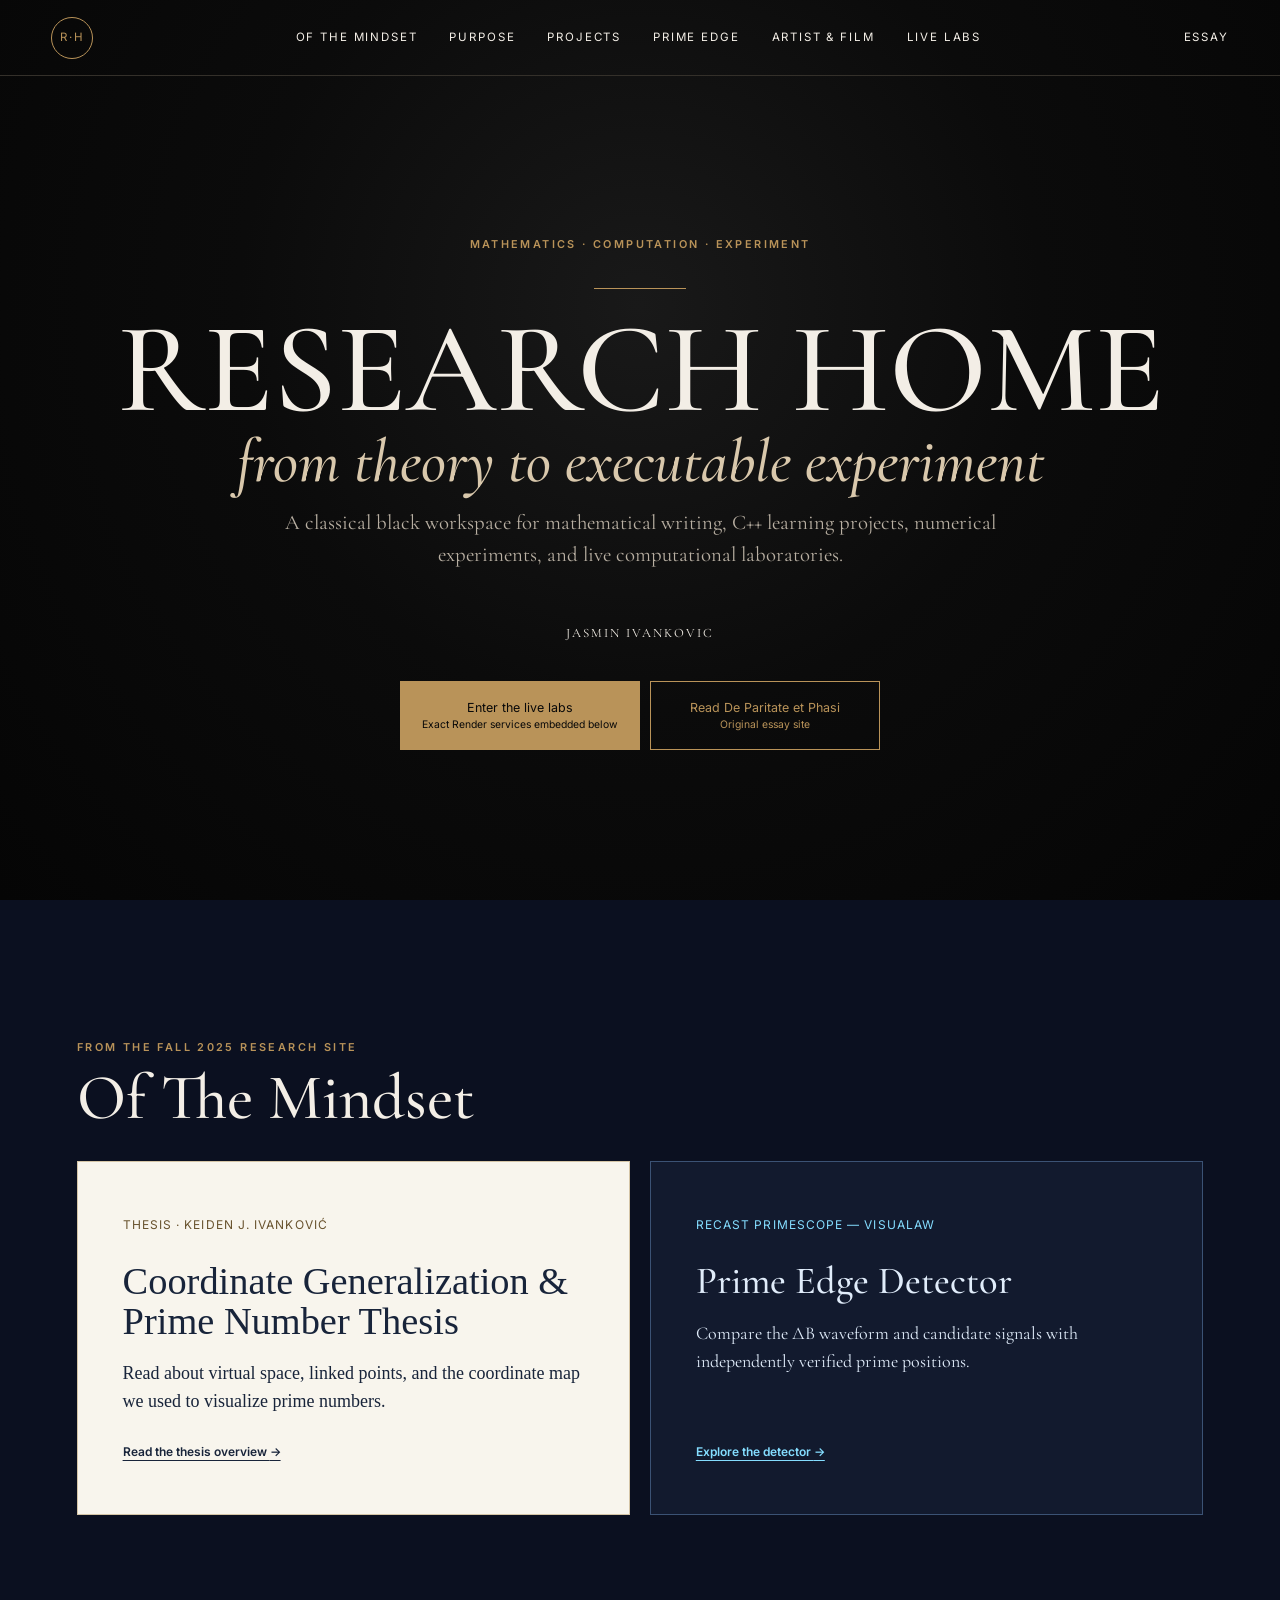
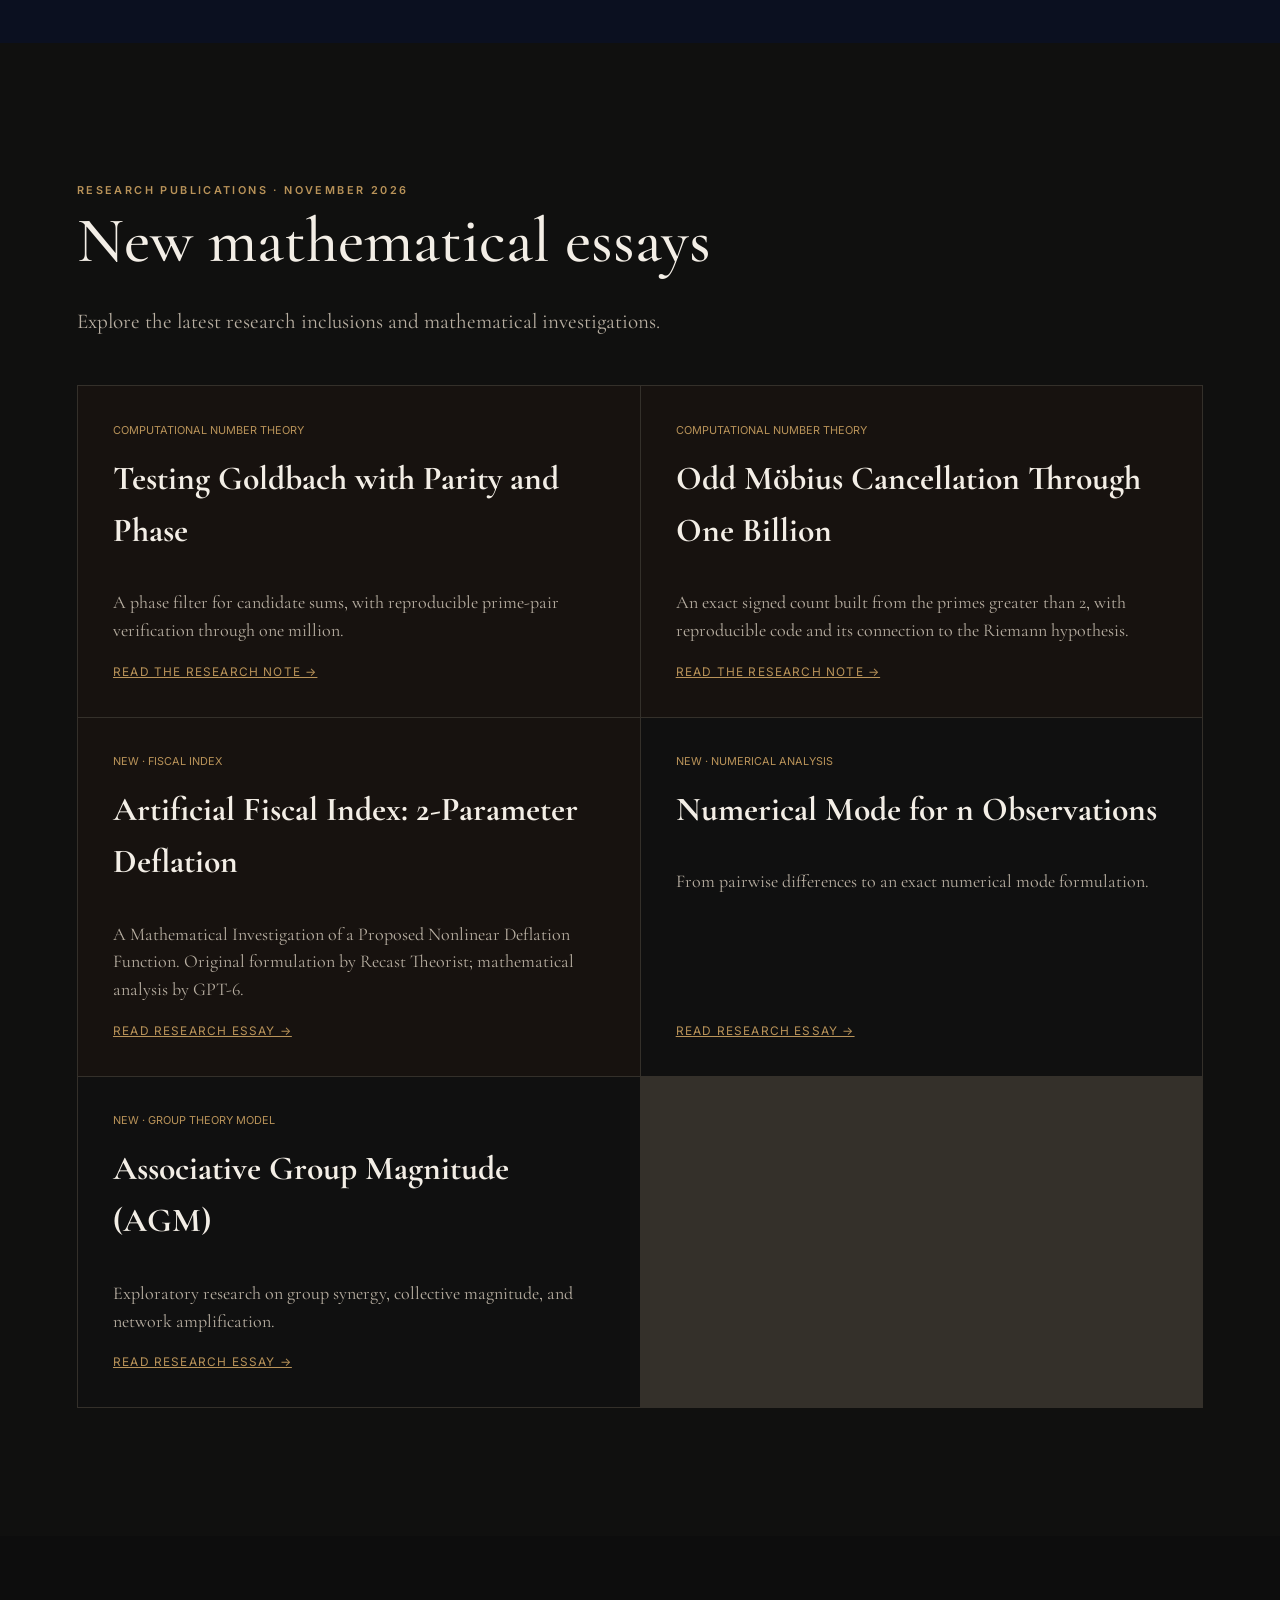
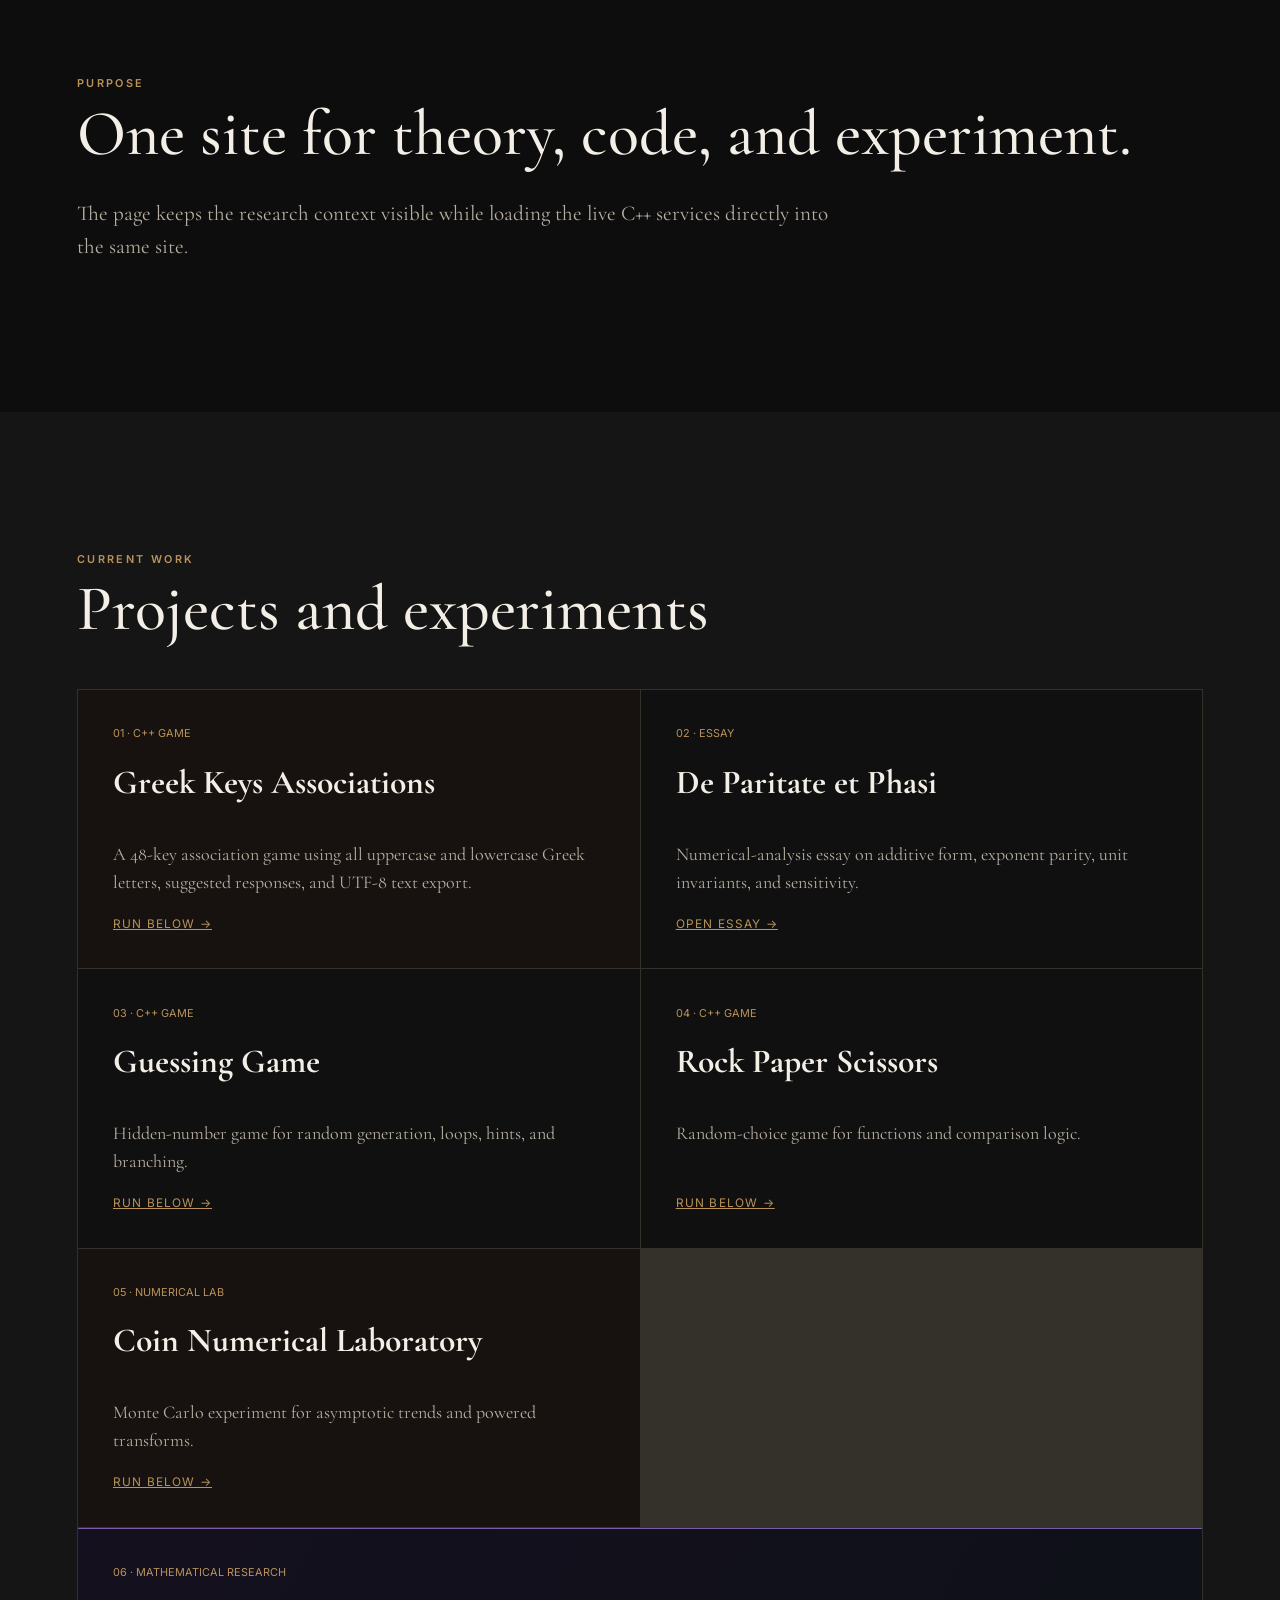
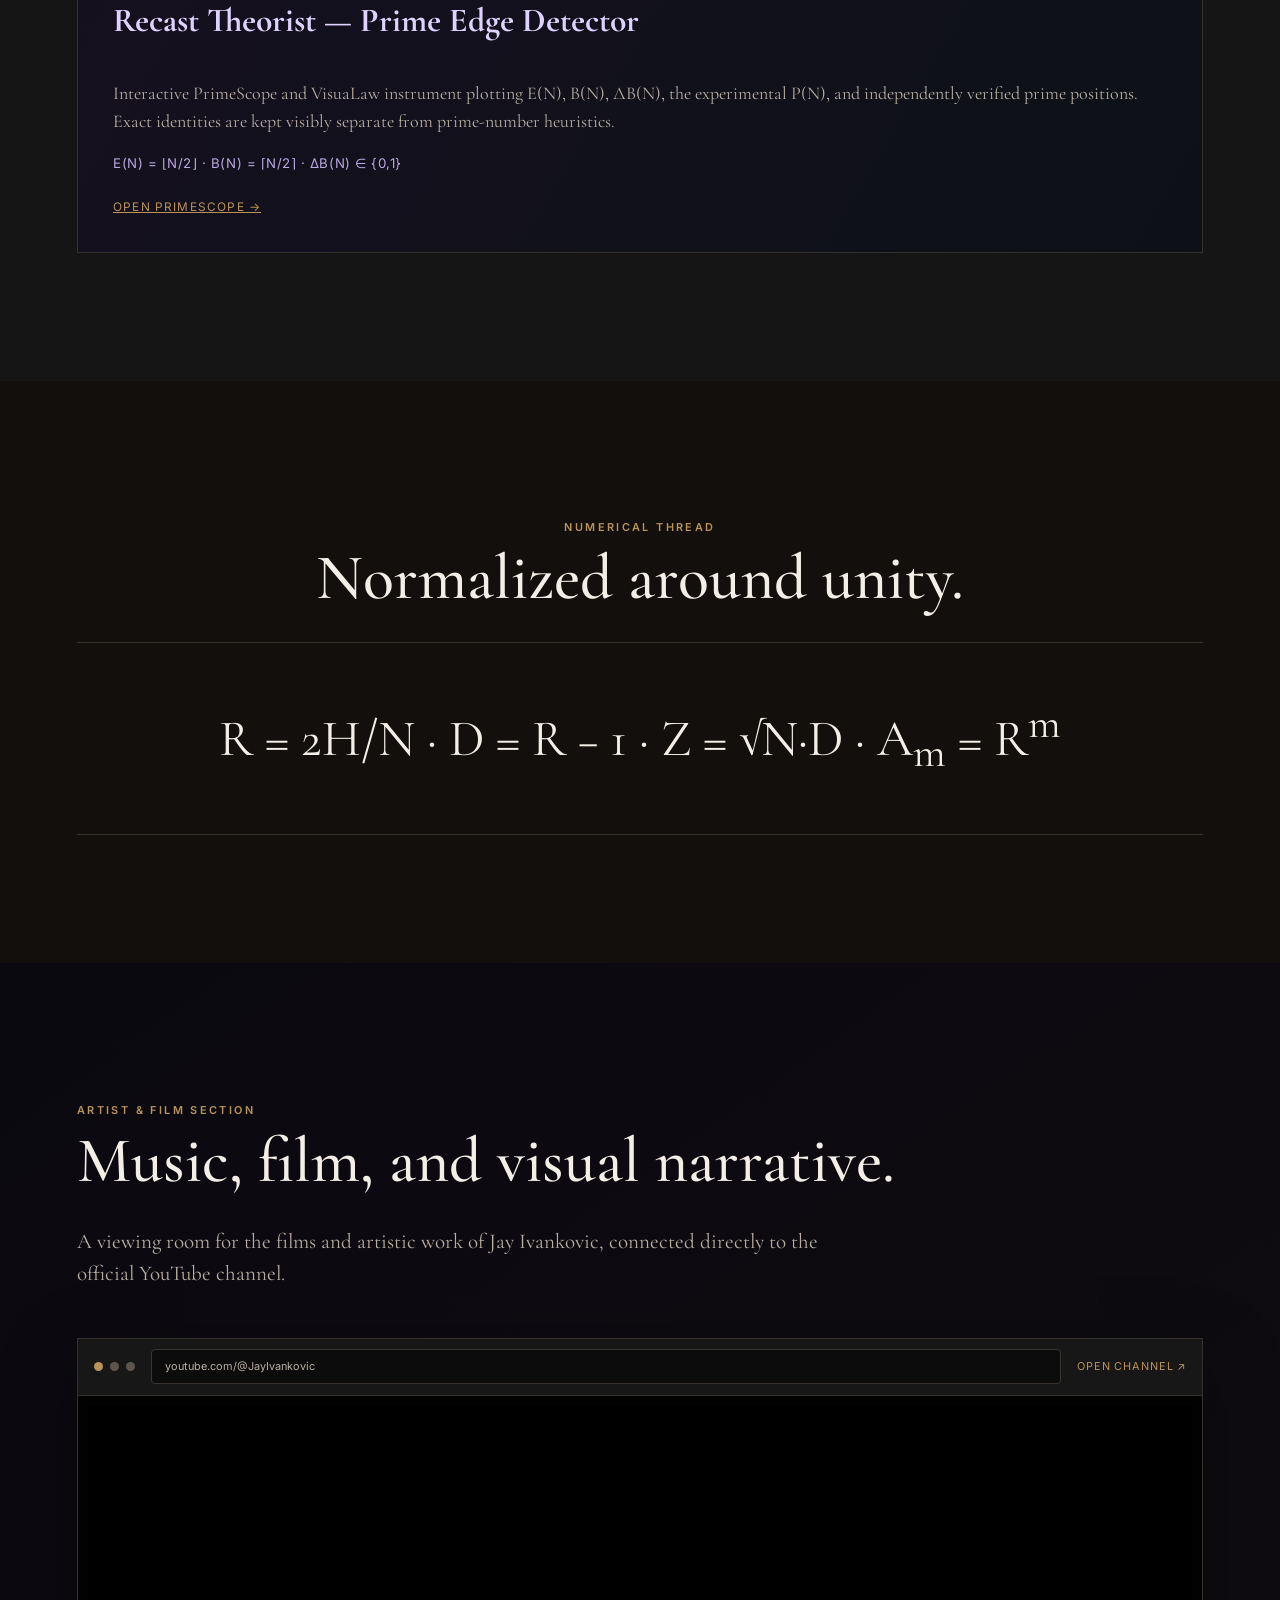
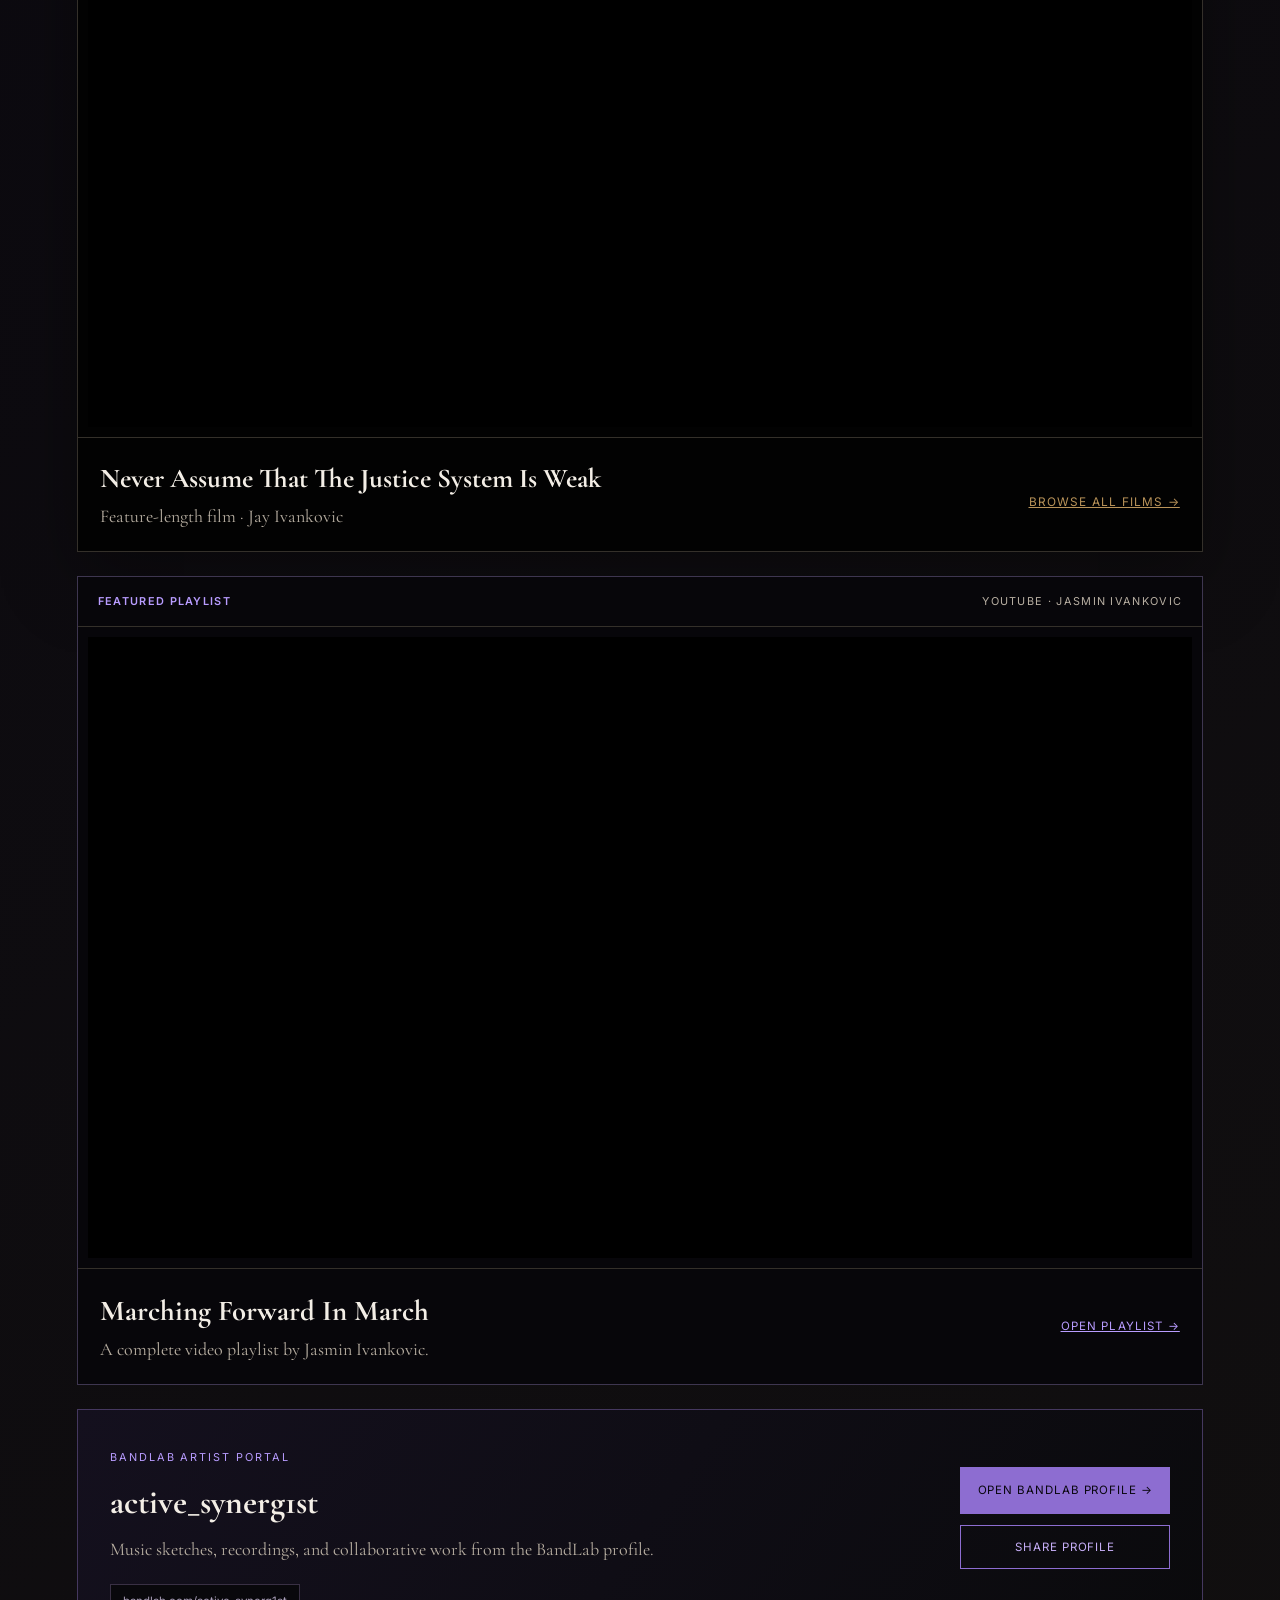
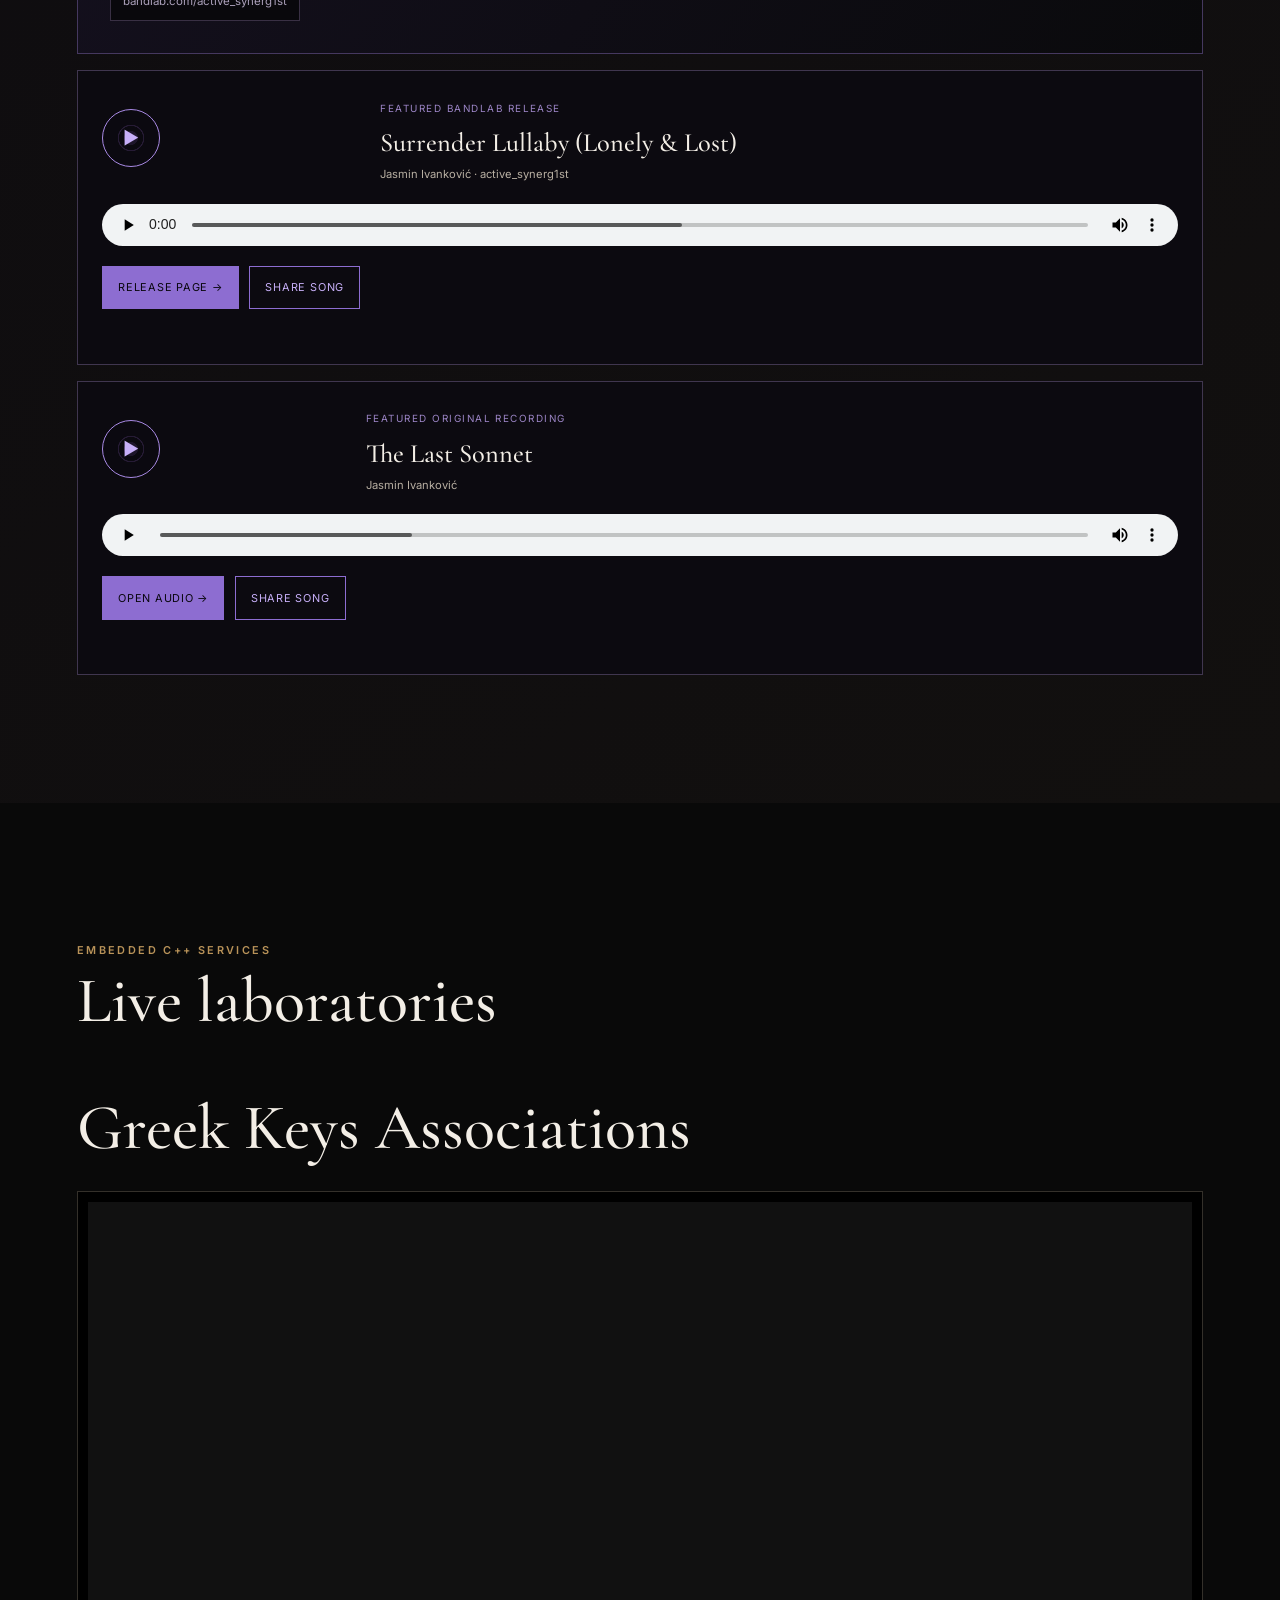
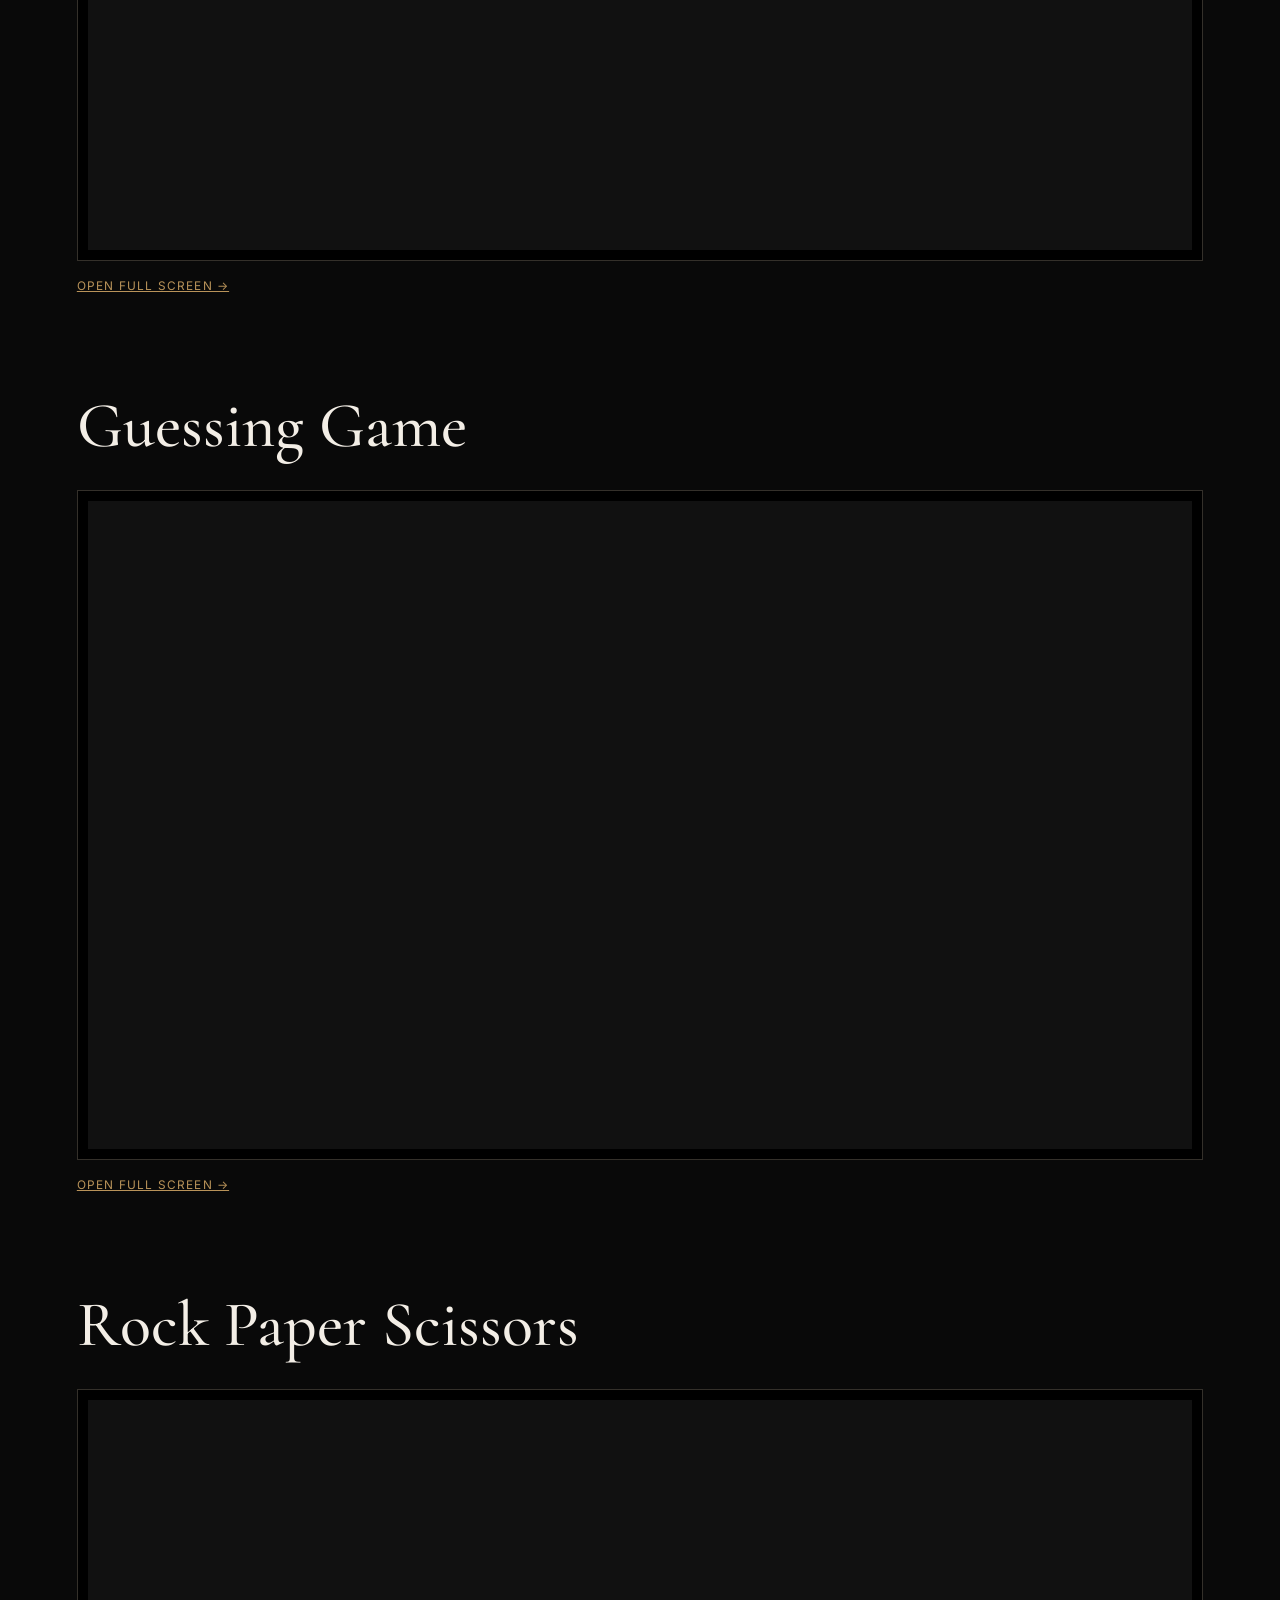
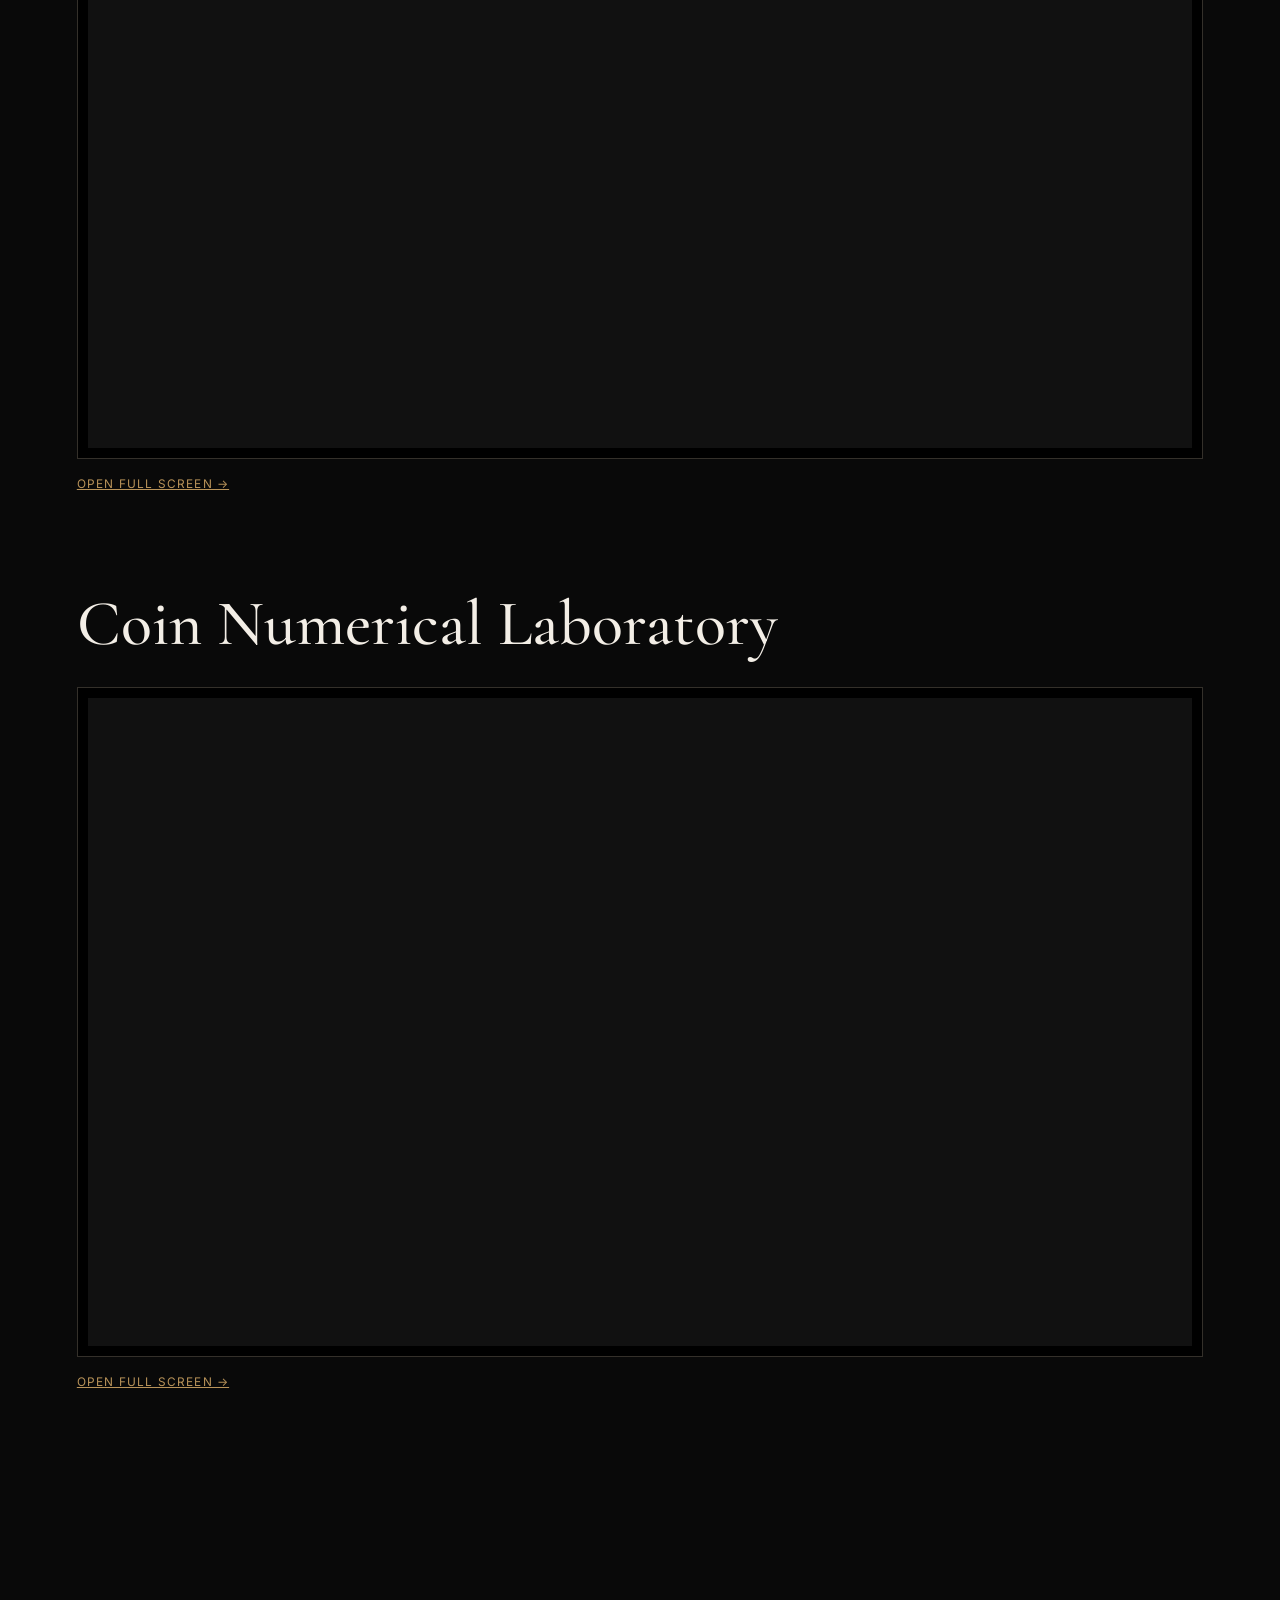
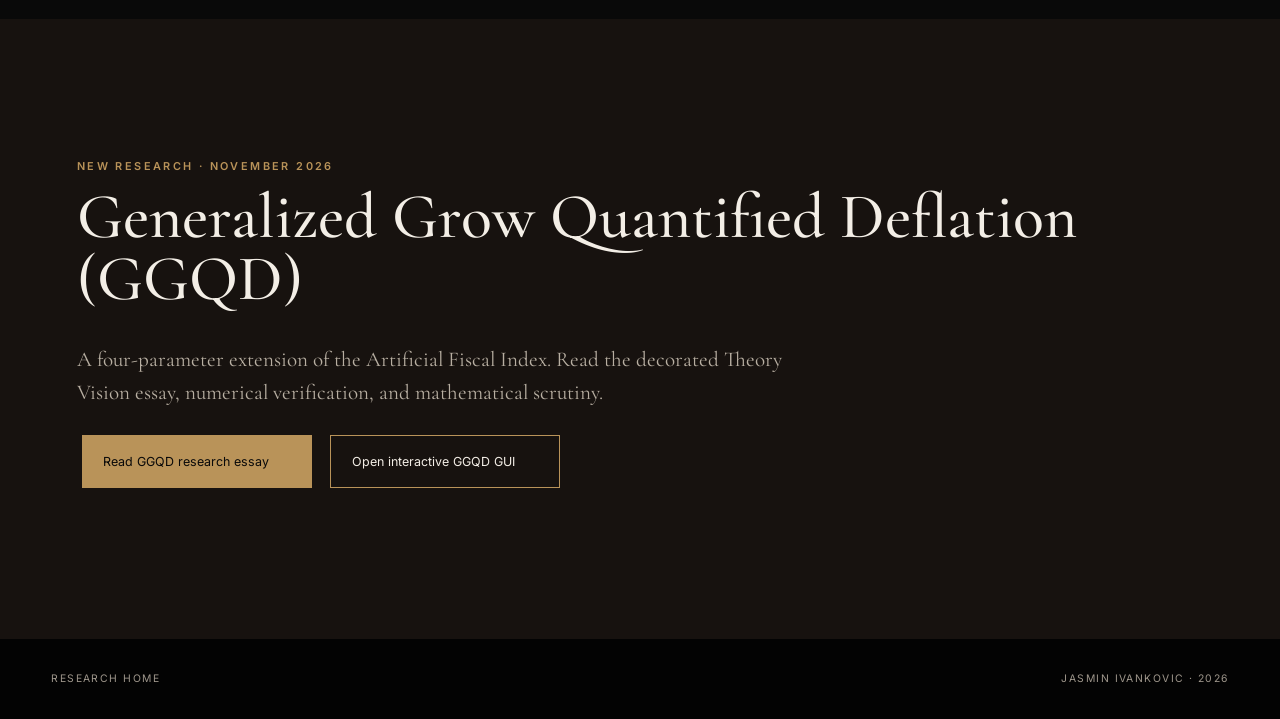
==== commit 95b4690c: "Publish Goldbach parity and phase research note" ====
--- a/home/index.html
+++ b/home/index.html
@@ -32,4 +32,4 @@
     </article>
   </div>
 </section>
-<section class="section" id="research-essays" style="background:#10100f"><p class="eyebrow">Research publications · November 2026</p><h2>New mathematical essays</h2><p class="lead">Explore the latest research inclusions and mathematical investigations.</p><div class="project-grid"><article class="card featured"><span class="num">COMPUTATIONAL NUMBER THEORY</span><h3>Odd Möbius Cancellation Through One Billion</h3><p>An exact signed count built from the primes greater than 2, with reproducible code and its connection to the Riemann hypothesis.</p><a href="odd-mobius-through-one-billion.html">Read the research note →</a></article><article class="card featured"><span class="num">NEW · FISCAL INDEX</span><h3>Artificial Fiscal Index: 2-Parameter Deflation</h3><p>A Mathematical Investigation of a Proposed Nonlinear Deflation Function. Original formulation by Recast Theorist; mathematical analysis by GPT-6.</p><a href="artificial-fiscal-index.html">Read research essay →</a></article><article class="card"><span class="num">NEW · NUMERICAL ANALYSIS</span><h3>Numerical Mode for n Observations</h3><p>From pairwise differences to an exact numerical mode formulation.</p><a href="../numerical-mode.html">Read research essay →</a></article><article class="card"><span class="num">NEW · GROUP THEORY MODEL</span><h3>Associative Group Magnitude (AGM)</h3><p>Exploratory research on group synergy, collective magnitude, and network amplification.</p><a href="../agm-associative-group-magnitude.html">Read research essay →</a></article></div></section><section class="intro section" id="purpose"><p class="eyebrow">Purpose</p><h2>One site for theory, code, and experiment.</h2><p class="lead">The page keeps the research context visible while loading the live C++ services directly into the same site.</p></section><section class="projects section" id="projects"><p class="eyebrow">Current work</p><h2>Projects and experiments</h2><div class="project-grid"><article class="card featured"><span class="num">01 · C++ GAME</span><h3>Greek Keys Associations</h3><p>A 48-key association game using all uppercase and lowercase Greek letters, suggested responses, and UTF-8 text export.</p><a href="#greek">Run below →</a></article><article class="card"><span class="num">02 · ESSAY</span><h3>De Paritate et Phasi</h3><p>Numerical-analysis essay on additive form, exponent parity, unit invariants, and sensitivity.</p><a href="../">Open essay →</a></article><article class="card"><span class="num">03 · C++ GAME</span><h3>Guessing Game</h3><p>Hidden-number game for random generation, loops, hints, and branching.</p><a href="#guess">Run below →</a></article><article class="card"><span class="num">04 · C++ GAME</span><h3>Rock Paper Scissors</h3><p>Random-choice game for functions and comparison logic.</p><a href="#rps">Run below →</a></article><article class="card featured"><span class="num">05 · NUMERICAL LAB</span><h3>Coin Numerical Laboratory</h3><p>Monte Carlo experiment for asymptotic trends and powered transforms.</p><a href="#coin">Run below →</a></article><article class="card research" id="prime-edge"><span class="num">06 · MATHEMATICAL RESEARCH</span><h3>Recast Theorist — Prime Edge Detector</h3><p>Interactive PrimeScope and VisuaLaw instrument plotting E(N), B(N), ΔB(N), the experimental P(N), and independently verified prime positions. Exact identities are kept visibly separate from prime-number heuristics.</p><div class="mini-formula">E(N) = ⌊N/2⌋ · B(N) = ⌈N/2⌉ · ΔB(N) ∈ {0,1}</div><a href="https://recast-theorist-prime-edge.recast.chatgpt.site" target="_blank" rel="noopener noreferrer">Open PrimeScope →</a></article></div></section><section class="formula-band section"><p class="eyebrow">Numerical thread</p><h2>Normalized around unity.</h2><div class="formula">R = 2H/N · D = R − 1 · Z = √N·D · A<sub>m</sub> = R<sup>m</sup></div></section><section class="artist-section section" id="artist-film"><p class="eyebrow">Artist &amp; Film Section</p><h2>Music, film, and visual narrative.</h2><p class="lead">A viewing room for the films and artistic work of Jay Ivankovic, connected directly to the official YouTube channel.</p><div class="media-browser"><div class="browser-bar"><span class="browser-dots" aria-hidden="true"><i></i><i></i><i></i></span><span class="browser-address">youtube.com/@JayIvankovic</span><a href="https://www.youtube.com/@JayIvankovic" target="_blank" rel="noopener noreferrer">Open channel ↗</a></div><div class="film-frame"><iframe src="https://www.youtube-nocookie.com/embed/U53ArMr8rts" title="Never Assume That The Justice System Is Weak — a film by Jay Ivankovic" loading="lazy" allow="accelerometer; autoplay; clipboard-write; encrypted-media; gyroscope; picture-in-picture; web-share" referrerpolicy="strict-origin-when-cross-origin" allowfullscreen></iframe></div><div class="film-caption"><div><h3>Never Assume That The Justice System Is Weak</h3><p>Feature-length film · Jay Ivankovic</p></div><a class="fallback" href="https://www.youtube.com/@JayIvankovic" target="_blank" rel="noopener noreferrer">Browse all films →</a></div></div><div class="playlist-browser"><div class="playlist-head"><strong>Featured playlist</strong><span>YouTube · Jasmin Ivankovic</span></div><div class="film-frame"><iframe src="https://www.youtube-nocookie.com/embed/videoseries?list=PLXXGQSpcMKnpYfIi-GoFz84Wsf4bWyVsV" title="Marching Forward In March playlist by Jasmin Ivankovic" loading="lazy" allow="accelerometer; autoplay; clipboard-write; encrypted-media; gyroscope; picture-in-picture; web-share" referrerpolicy="strict-origin-when-cross-origin" allowfullscreen></iframe></div><div class="playlist-caption"><div><h3>Marching Forward In March</h3><p>A complete video playlist by Jasmin Ivankovic.</p></div><a href="https://www.youtube.com/playlist?list=PLXXGQSpcMKnpYfIi-GoFz84Wsf4bWyVsV" target="_blank" rel="noopener noreferrer">Open playlist →</a></div></div><div class="bandlab-plugin"><div><span class="bandlab-label">BandLab Artist Portal</span><h3>active_synerg1st</h3><p>Music sketches, recordings, and collaborative work from the BandLab profile.</p><span class="bandlab-url">bandlab.com/active_synerg1st</span></div><div class="bandlab-actions"><a href="https://www.bandlab.com/active_synerg1st" target="_blank" rel="noopener noreferrer">Open BandLab profile →</a><button type="button" id="share-bandlab">Share profile</button><span class="bandlab-status" id="share-bandlab-status" aria-live="polite"></span></div></div><div class="song-card"><span class="song-disc" aria-hidden="true">▶</span><div class="song-meta"><span>Featured BandLab release</span><h4>Surrender Lullaby (Lonely &amp; Lost)</h4><p>Jasmin Ivanković · active_synerg1st</p></div><audio class="song-player" controls preload="metadata" aria-label="Play Surrender Lullaby (Lonely &amp; Lost)" src="audio/surrender-lullaby-lonely-and-lost.mp3">Your browser does not support embedded audio. <a href="audio/surrender-lullaby-lonely-and-lost.mp3">Open the recording</a>.</audio><div class="song-actions"><a href="https://bnd.link/active_synerg1st/surrender-lullaby-lonely-lost-42bae9d8" target="_blank" rel="noopener noreferrer">Release page →</a><button type="button" id="share-song">Share song</button></div><span class="song-share-status" id="share-song-status" aria-live="polite"></span></div><div class="song-card"><span class="song-disc" aria-hidden="true">▶</span><div class="song-meta"><span>Featured original recording</span><h4>The Last Sonnet</h4><p>Jasmin Ivanković</p></div><audio class="song-player" controls preload="metadata" aria-label="Play The Last Sonnet" src="audio/the-last-sonnet.mp3">Your browser does not support embedded audio. <a href="audio/the-last-sonnet.mp3">Open the recording</a>.</audio><div class="song-actions"><a href="audio/the-last-sonnet.mp3" target="_blank" rel="noopener noreferrer">Open audio →</a><button type="button" id="share-sonnet">Share song</button></div><span class="song-share-status" id="share-sonnet-status" aria-live="polite"></span></div></section><section class="lab-section section" id="labs"><p class="eyebrow">Embedded C++ services</p><h2>Live laboratories</h2><div class="lab" id="greek"><h2>Greek Keys Associations</h2><div class="frame-shell"><iframe src="https://greek-keys-nfpo.onrender.com/" title="Greek Keys Associations" loading="lazy"></iframe></div><a class="fallback" href="https://greek-keys-nfpo.onrender.com/" target="_blank" rel="noopener noreferrer">Open full screen →</a></div><div class="lab" id="guess"><h2>Guessing Game</h2><div class="frame-shell"><iframe src="https://guessing-game-0smu.onrender.com/" title="Guessing Game" loading="lazy"></iframe></div><a class="fallback" href="https://guessing-game-0smu.onrender.com/" target="_blank" rel="noopener noreferrer">Open full screen →</a></div><div class="lab" id="rps"><h2>Rock Paper Scissors</h2><div class="frame-shell"><iframe src="https://rock-paper-scissors-qvug.onrender.com/" title="Rock Paper Scissors" loading="lazy"></iframe></div><a class="fallback" href="https://rock-paper-scissors-qvug.onrender.com/" target="_blank" rel="noopener noreferrer">Open full screen →</a></div><div class="lab" id="coin"><h2>Coin Numerical Laboratory</h2><div class="frame-shell"><iframe src="https://coin-numerical-lab-57m5.onrender.com/" title="Coin Numerical Laboratory" loading="lazy"></iframe></div><a class="fallback" href="https://coin-numerical-lab-57m5.onrender.com/" target="_blank" rel="noopener noreferrer">Open full screen →</a></div></section><section class="section" id="ggqd-research" style="background:#17120f"><p class="eyebrow">New research · November 2026</p><h2>Generalized Grow Quantified Deflation (GGQD)</h2><p class="lead">A four-parameter extension of the Artificial Fiscal Index. Read the decorated Theory Vision essay, numerical verification, and mathematical scrutiny.</p><p><a class="button primary" href="../ggqd-generalized-grow-quantified-deflation.html">Read GGQD research essay</a> <a class="button" href="../ggqd-laboratory.html" style="margin-left:10px">Open interactive GGQD GUI</a></p></section></main><footer class="footer"><span>Research Home</span><span>Jasmin Ivankovic · 2026</span></footer><script>(()=>{const url="https://www.bandlab.com/active_synerg1st";const button=document.getElementById("share-bandlab");const status=document.getElementById("share-bandlab-status");if(!button)return;button.addEventListener("click",async()=>{try{if(navigator.share){await navigator.share({title:"active_synerg1st on BandLab",text:"Listen to active_synerg1st on BandLab.",url});status.textContent="Share menu opened."}else if(navigator.clipboard){await navigator.clipboard.writeText(url);status.textContent="BandLab link copied."}else{const input=document.createElement("input");input.value=url;document.body.appendChild(input);input.select();document.execCommand("copy");input.remove();status.textContent="BandLab link copied."}}catch(error){if(error&&error.name==="AbortError"){status.textContent=""}else{status.textContent="Open the profile to copy its link."}}})})();</script><script>(()=>{const url="https://bnd.link/active_synerg1st/surrender-lullaby-lonely-lost-42bae9d8";const button=document.getElementById("share-song");const status=document.getElementById("share-song-status");if(!button)return;button.addEventListener("click",async()=>{try{if(navigator.share){await navigator.share({title:"Surrender Lullaby (Lonely & Lost)",text:"Listen to Surrender Lullaby (Lonely & Lost) by active_synerg1st.",url});status.textContent="Share menu opened."}else if(navigator.clipboard){await navigator.clipboard.writeText(url);status.textContent="Song link copied."}else{const input=document.createElement("input");input.value=url;document.body.appendChild(input);input.select();document.execCommand("copy");input.remove();status.textContent="Song link copied."}}catch(error){if(error&&error.name==="AbortError"){status.textContent=""}else{status.textContent="Open the song to copy its link."}}})})();</script><script>(()=>{const url=new URL("audio/the-last-sonnet.mp3",window.location.href).href;const button=document.getElementById("share-sonnet");const status=document.getElementById("share-sonnet-status");if(!button)return;button.addEventListener("click",async()=>{try{if(navigator.share){await navigator.share({title:"The Last Sonnet",text:"Listen to The Last Sonnet by Jasmin Ivanković.",url});status.textContent="Share menu opened."}else if(navigator.clipboard){await navigator.clipboard.writeText(url);status.textContent="Song link copied."}else{const input=document.createElement("input");input.value=url;document.body.appendChild(input);input.select();document.execCommand("copy");input.remove();status.textContent="Song link copied."}}catch(error){if(error&&error.name==="AbortError"){status.textContent=""}else{status.textContent="Open the audio to copy its link."}}})})();</script></body></html>+<section class="section" id="research-essays" style="background:#10100f"><p class="eyebrow">Research publications · November 2026</p><h2>New mathematical essays</h2><p class="lead">Explore the latest research inclusions and mathematical investigations.</p><div class="project-grid"><article class="card featured"><span class="num">COMPUTATIONAL NUMBER THEORY</span><h3>Testing Goldbach with Parity and Phase</h3><p>A phase filter for candidate sums, with reproducible prime-pair verification through one million.</p><a href="goldbach-phase.html">Read the research note →</a></article><article class="card featured"><span class="num">COMPUTATIONAL NUMBER THEORY</span><h3>Odd Möbius Cancellation Through One Billion</h3><p>An exact signed count built from the primes greater than 2, with reproducible code and its connection to the Riemann hypothesis.</p><a href="odd-mobius-through-one-billion.html">Read the research note →</a></article><article class="card featured"><span class="num">NEW · FISCAL INDEX</span><h3>Artificial Fiscal Index: 2-Parameter Deflation</h3><p>A Mathematical Investigation of a Proposed Nonlinear Deflation Function. Original formulation by Recast Theorist; mathematical analysis by GPT-6.</p><a href="artificial-fiscal-index.html">Read research essay →</a></article><article class="card"><span class="num">NEW · NUMERICAL ANALYSIS</span><h3>Numerical Mode for n Observations</h3><p>From pairwise differences to an exact numerical mode formulation.</p><a href="../numerical-mode.html">Read research essay →</a></article><article class="card"><span class="num">NEW · GROUP THEORY MODEL</span><h3>Associative Group Magnitude (AGM)</h3><p>Exploratory research on group synergy, collective magnitude, and network amplification.</p><a href="../agm-associative-group-magnitude.html">Read research essay →</a></article></div></section><section class="intro section" id="purpose"><p class="eyebrow">Purpose</p><h2>One site for theory, code, and experiment.</h2><p class="lead">The page keeps the research context visible while loading the live C++ services directly into the same site.</p></section><section class="projects section" id="projects"><p class="eyebrow">Current work</p><h2>Projects and experiments</h2><div class="project-grid"><article class="card featured"><span class="num">01 · C++ GAME</span><h3>Greek Keys Associations</h3><p>A 48-key association game using all uppercase and lowercase Greek letters, suggested responses, and UTF-8 text export.</p><a href="#greek">Run below →</a></article><article class="card"><span class="num">02 · ESSAY</span><h3>De Paritate et Phasi</h3><p>Numerical-analysis essay on additive form, exponent parity, unit invariants, and sensitivity.</p><a href="../">Open essay →</a></article><article class="card"><span class="num">03 · C++ GAME</span><h3>Guessing Game</h3><p>Hidden-number game for random generation, loops, hints, and branching.</p><a href="#guess">Run below →</a></article><article class="card"><span class="num">04 · C++ GAME</span><h3>Rock Paper Scissors</h3><p>Random-choice game for functions and comparison logic.</p><a href="#rps">Run below →</a></article><article class="card featured"><span class="num">05 · NUMERICAL LAB</span><h3>Coin Numerical Laboratory</h3><p>Monte Carlo experiment for asymptotic trends and powered transforms.</p><a href="#coin">Run below →</a></article><article class="card research" id="prime-edge"><span class="num">06 · MATHEMATICAL RESEARCH</span><h3>Recast Theorist — Prime Edge Detector</h3><p>Interactive PrimeScope and VisuaLaw instrument plotting E(N), B(N), ΔB(N), the experimental P(N), and independently verified prime positions. Exact identities are kept visibly separate from prime-number heuristics.</p><div class="mini-formula">E(N) = ⌊N/2⌋ · B(N) = ⌈N/2⌉ · ΔB(N) ∈ {0,1}</div><a href="https://recast-theorist-prime-edge.recast.chatgpt.site" target="_blank" rel="noopener noreferrer">Open PrimeScope →</a></article></div></section><section class="formula-band section"><p class="eyebrow">Numerical thread</p><h2>Normalized around unity.</h2><div class="formula">R = 2H/N · D = R − 1 · Z = √N·D · A<sub>m</sub> = R<sup>m</sup></div></section><section class="artist-section section" id="artist-film"><p class="eyebrow">Artist &amp; Film Section</p><h2>Music, film, and visual narrative.</h2><p class="lead">A viewing room for the films and artistic work of Jay Ivankovic, connected directly to the official YouTube channel.</p><div class="media-browser"><div class="browser-bar"><span class="browser-dots" aria-hidden="true"><i></i><i></i><i></i></span><span class="browser-address">youtube.com/@JayIvankovic</span><a href="https://www.youtube.com/@JayIvankovic" target="_blank" rel="noopener noreferrer">Open channel ↗</a></div><div class="film-frame"><iframe src="https://www.youtube-nocookie.com/embed/U53ArMr8rts" title="Never Assume That The Justice System Is Weak — a film by Jay Ivankovic" loading="lazy" allow="accelerometer; autoplay; clipboard-write; encrypted-media; gyroscope; picture-in-picture; web-share" referrerpolicy="strict-origin-when-cross-origin" allowfullscreen></iframe></div><div class="film-caption"><div><h3>Never Assume That The Justice System Is Weak</h3><p>Feature-length film · Jay Ivankovic</p></div><a class="fallback" href="https://www.youtube.com/@JayIvankovic" target="_blank" rel="noopener noreferrer">Browse all films →</a></div></div><div class="playlist-browser"><div class="playlist-head"><strong>Featured playlist</strong><span>YouTube · Jasmin Ivankovic</span></div><div class="film-frame"><iframe src="https://www.youtube-nocookie.com/embed/videoseries?list=PLXXGQSpcMKnpYfIi-GoFz84Wsf4bWyVsV" title="Marching Forward In March playlist by Jasmin Ivankovic" loading="lazy" allow="accelerometer; autoplay; clipboard-write; encrypted-media; gyroscope; picture-in-picture; web-share" referrerpolicy="strict-origin-when-cross-origin" allowfullscreen></iframe></div><div class="playlist-caption"><div><h3>Marching Forward In March</h3><p>A complete video playlist by Jasmin Ivankovic.</p></div><a href="https://www.youtube.com/playlist?list=PLXXGQSpcMKnpYfIi-GoFz84Wsf4bWyVsV" target="_blank" rel="noopener noreferrer">Open playlist →</a></div></div><div class="bandlab-plugin"><div><span class="bandlab-label">BandLab Artist Portal</span><h3>active_synerg1st</h3><p>Music sketches, recordings, and collaborative work from the BandLab profile.</p><span class="bandlab-url">bandlab.com/active_synerg1st</span></div><div class="bandlab-actions"><a href="https://www.bandlab.com/active_synerg1st" target="_blank" rel="noopener noreferrer">Open BandLab profile →</a><button type="button" id="share-bandlab">Share profile</button><span class="bandlab-status" id="share-bandlab-status" aria-live="polite"></span></div></div><div class="song-card"><span class="song-disc" aria-hidden="true">▶</span><div class="song-meta"><span>Featured BandLab release</span><h4>Surrender Lullaby (Lonely &amp; Lost)</h4><p>Jasmin Ivanković · active_synerg1st</p></div><audio class="song-player" controls preload="metadata" aria-label="Play Surrender Lullaby (Lonely &amp; Lost)" src="audio/surrender-lullaby-lonely-and-lost.mp3">Your browser does not support embedded audio. <a href="audio/surrender-lullaby-lonely-and-lost.mp3">Open the recording</a>.</audio><div class="song-actions"><a href="https://bnd.link/active_synerg1st/surrender-lullaby-lonely-lost-42bae9d8" target="_blank" rel="noopener noreferrer">Release page →</a><button type="button" id="share-song">Share song</button></div><span class="song-share-status" id="share-song-status" aria-live="polite"></span></div><div class="song-card"><span class="song-disc" aria-hidden="true">▶</span><div class="song-meta"><span>Featured original recording</span><h4>The Last Sonnet</h4><p>Jasmin Ivanković</p></div><audio class="song-player" controls preload="metadata" aria-label="Play The Last Sonnet" src="audio/the-last-sonnet.mp3">Your browser does not support embedded audio. <a href="audio/the-last-sonnet.mp3">Open the recording</a>.</audio><div class="song-actions"><a href="audio/the-last-sonnet.mp3" target="_blank" rel="noopener noreferrer">Open audio →</a><button type="button" id="share-sonnet">Share song</button></div><span class="song-share-status" id="share-sonnet-status" aria-live="polite"></span></div></section><section class="lab-section section" id="labs"><p class="eyebrow">Embedded C++ services</p><h2>Live laboratories</h2><div class="lab" id="greek"><h2>Greek Keys Associations</h2><div class="frame-shell"><iframe src="https://greek-keys-nfpo.onrender.com/" title="Greek Keys Associations" loading="lazy"></iframe></div><a class="fallback" href="https://greek-keys-nfpo.onrender.com/" target="_blank" rel="noopener noreferrer">Open full screen →</a></div><div class="lab" id="guess"><h2>Guessing Game</h2><div class="frame-shell"><iframe src="https://guessing-game-0smu.onrender.com/" title="Guessing Game" loading="lazy"></iframe></div><a class="fallback" href="https://guessing-game-0smu.onrender.com/" target="_blank" rel="noopener noreferrer">Open full screen →</a></div><div class="lab" id="rps"><h2>Rock Paper Scissors</h2><div class="frame-shell"><iframe src="https://rock-paper-scissors-qvug.onrender.com/" title="Rock Paper Scissors" loading="lazy"></iframe></div><a class="fallback" href="https://rock-paper-scissors-qvug.onrender.com/" target="_blank" rel="noopener noreferrer">Open full screen →</a></div><div class="lab" id="coin"><h2>Coin Numerical Laboratory</h2><div class="frame-shell"><iframe src="https://coin-numerical-lab-57m5.onrender.com/" title="Coin Numerical Laboratory" loading="lazy"></iframe></div><a class="fallback" href="https://coin-numerical-lab-57m5.onrender.com/" target="_blank" rel="noopener noreferrer">Open full screen →</a></div></section><section class="section" id="ggqd-research" style="background:#17120f"><p class="eyebrow">New research · November 2026</p><h2>Generalized Grow Quantified Deflation (GGQD)</h2><p class="lead">A four-parameter extension of the Artificial Fiscal Index. Read the decorated Theory Vision essay, numerical verification, and mathematical scrutiny.</p><p><a class="button primary" href="../ggqd-generalized-grow-quantified-deflation.html">Read GGQD research essay</a> <a class="button" href="../ggqd-laboratory.html" style="margin-left:10px">Open interactive GGQD GUI</a></p></section></main><footer class="footer"><span>Research Home</span><span>Jasmin Ivankovic · 2026</span></footer><script>(()=>{const url="https://www.bandlab.com/active_synerg1st";const button=document.getElementById("share-bandlab");const status=document.getElementById("share-bandlab-status");if(!button)return;button.addEventListener("click",async()=>{try{if(navigator.share){await navigator.share({title:"active_synerg1st on BandLab",text:"Listen to active_synerg1st on BandLab.",url});status.textContent="Share menu opened."}else if(navigator.clipboard){await navigator.clipboard.writeText(url);status.textContent="BandLab link copied."}else{const input=document.createElement("input");input.value=url;document.body.appendChild(input);input.select();document.execCommand("copy");input.remove();status.textContent="BandLab link copied."}}catch(error){if(error&&error.name==="AbortError"){status.textContent=""}else{status.textContent="Open the profile to copy its link."}}})})();</script><script>(()=>{const url="https://bnd.link/active_synerg1st/surrender-lullaby-lonely-lost-42bae9d8";const button=document.getElementById("share-song");const status=document.getElementById("share-song-status");if(!button)return;button.addEventListener("click",async()=>{try{if(navigator.share){await navigator.share({title:"Surrender Lullaby (Lonely & Lost)",text:"Listen to Surrender Lullaby (Lonely & Lost) by active_synerg1st.",url});status.textContent="Share menu opened."}else if(navigator.clipboard){await navigator.clipboard.writeText(url);status.textContent="Song link copied."}else{const input=document.createElement("input");input.value=url;document.body.appendChild(input);input.select();document.execCommand("copy");input.remove();status.textContent="Song link copied."}}catch(error){if(error&&error.name==="AbortError"){status.textContent=""}else{status.textContent="Open the song to copy its link."}}})})();</script><script>(()=>{const url=new URL("audio/the-last-sonnet.mp3",window.location.href).href;const button=document.getElementById("share-sonnet");const status=document.getElementById("share-sonnet-status");if(!button)return;button.addEventListener("click",async()=>{try{if(navigator.share){await navigator.share({title:"The Last Sonnet",text:"Listen to The Last Sonnet by Jasmin Ivanković.",url});status.textContent="Share menu opened."}else if(navigator.clipboard){await navigator.clipboard.writeText(url);status.textContent="Song link copied."}else{const input=document.createElement("input");input.value=url;document.body.appendChild(input);input.select();document.execCommand("copy");input.remove();status.textContent="Song link copied."}}catch(error){if(error&&error.name==="AbortError"){status.textContent=""}else{status.textContent="Open the audio to copy its link."}}})})();</script></body></html>
